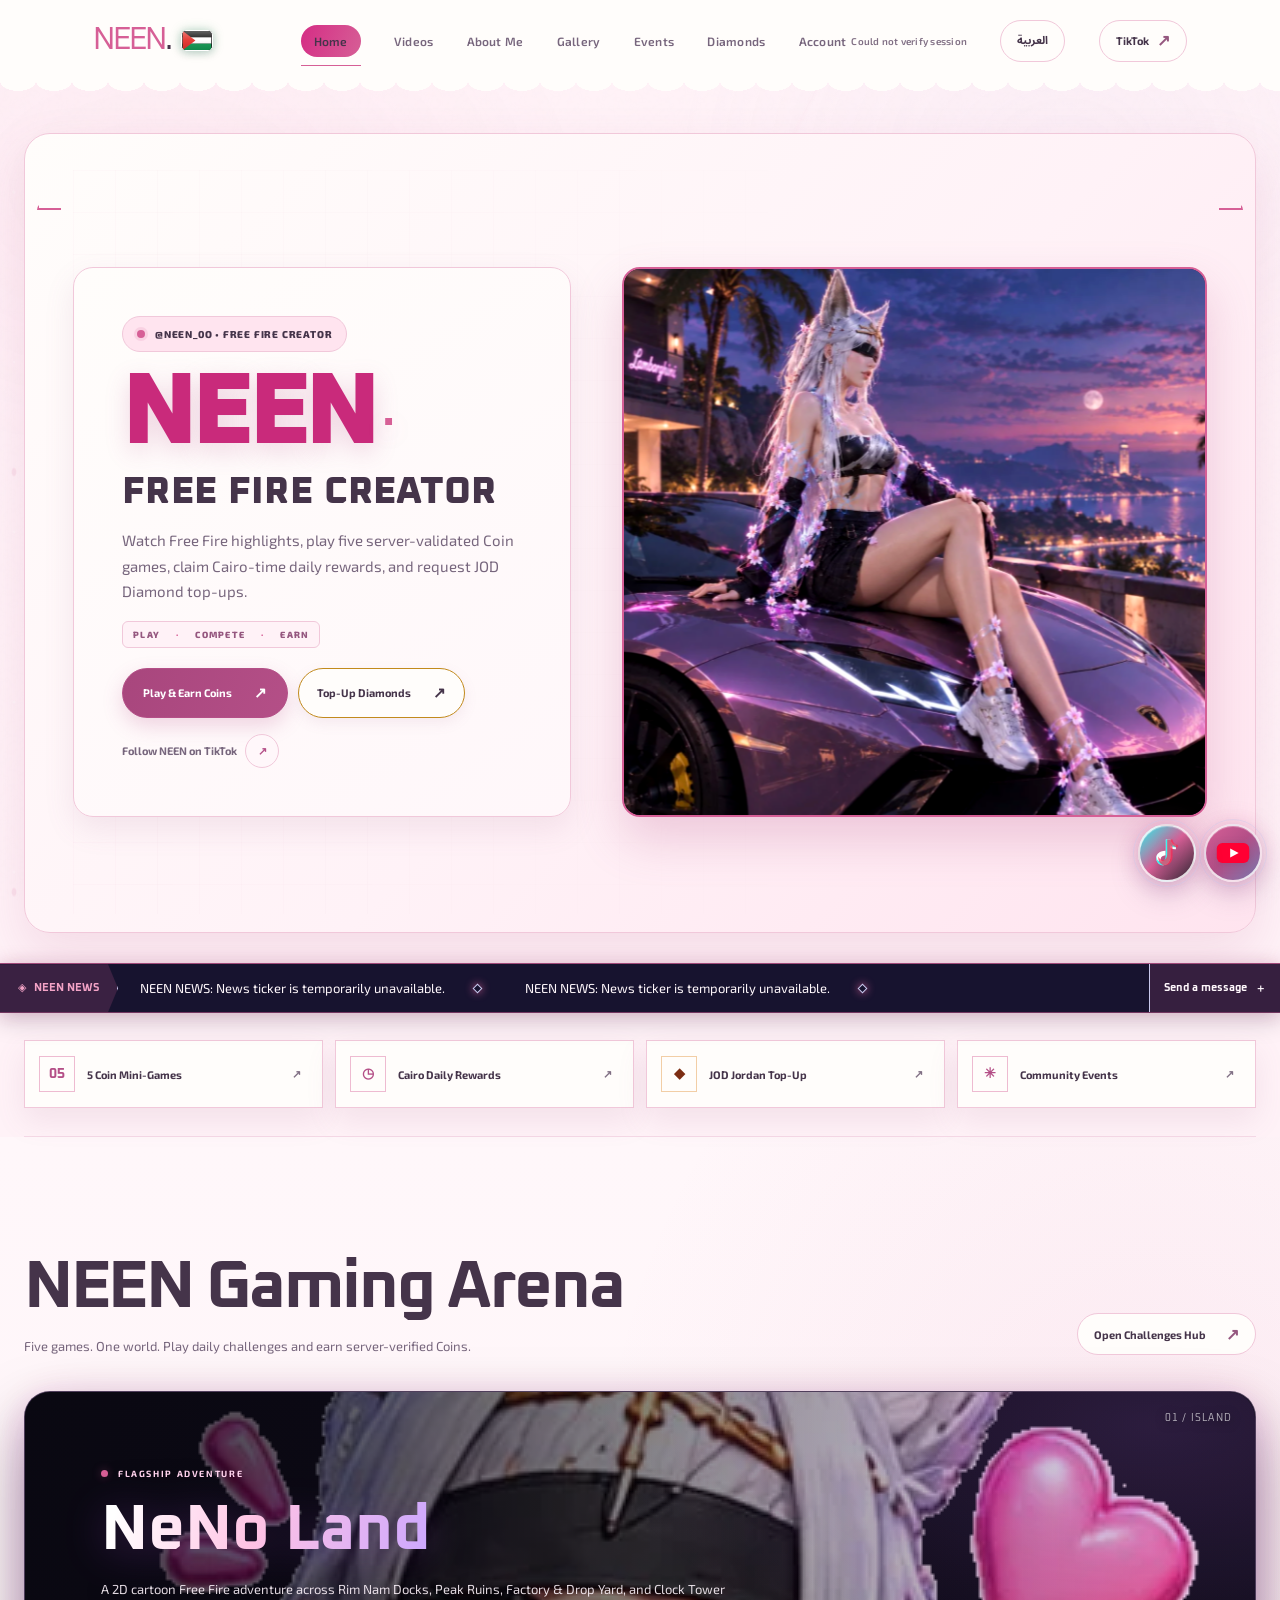
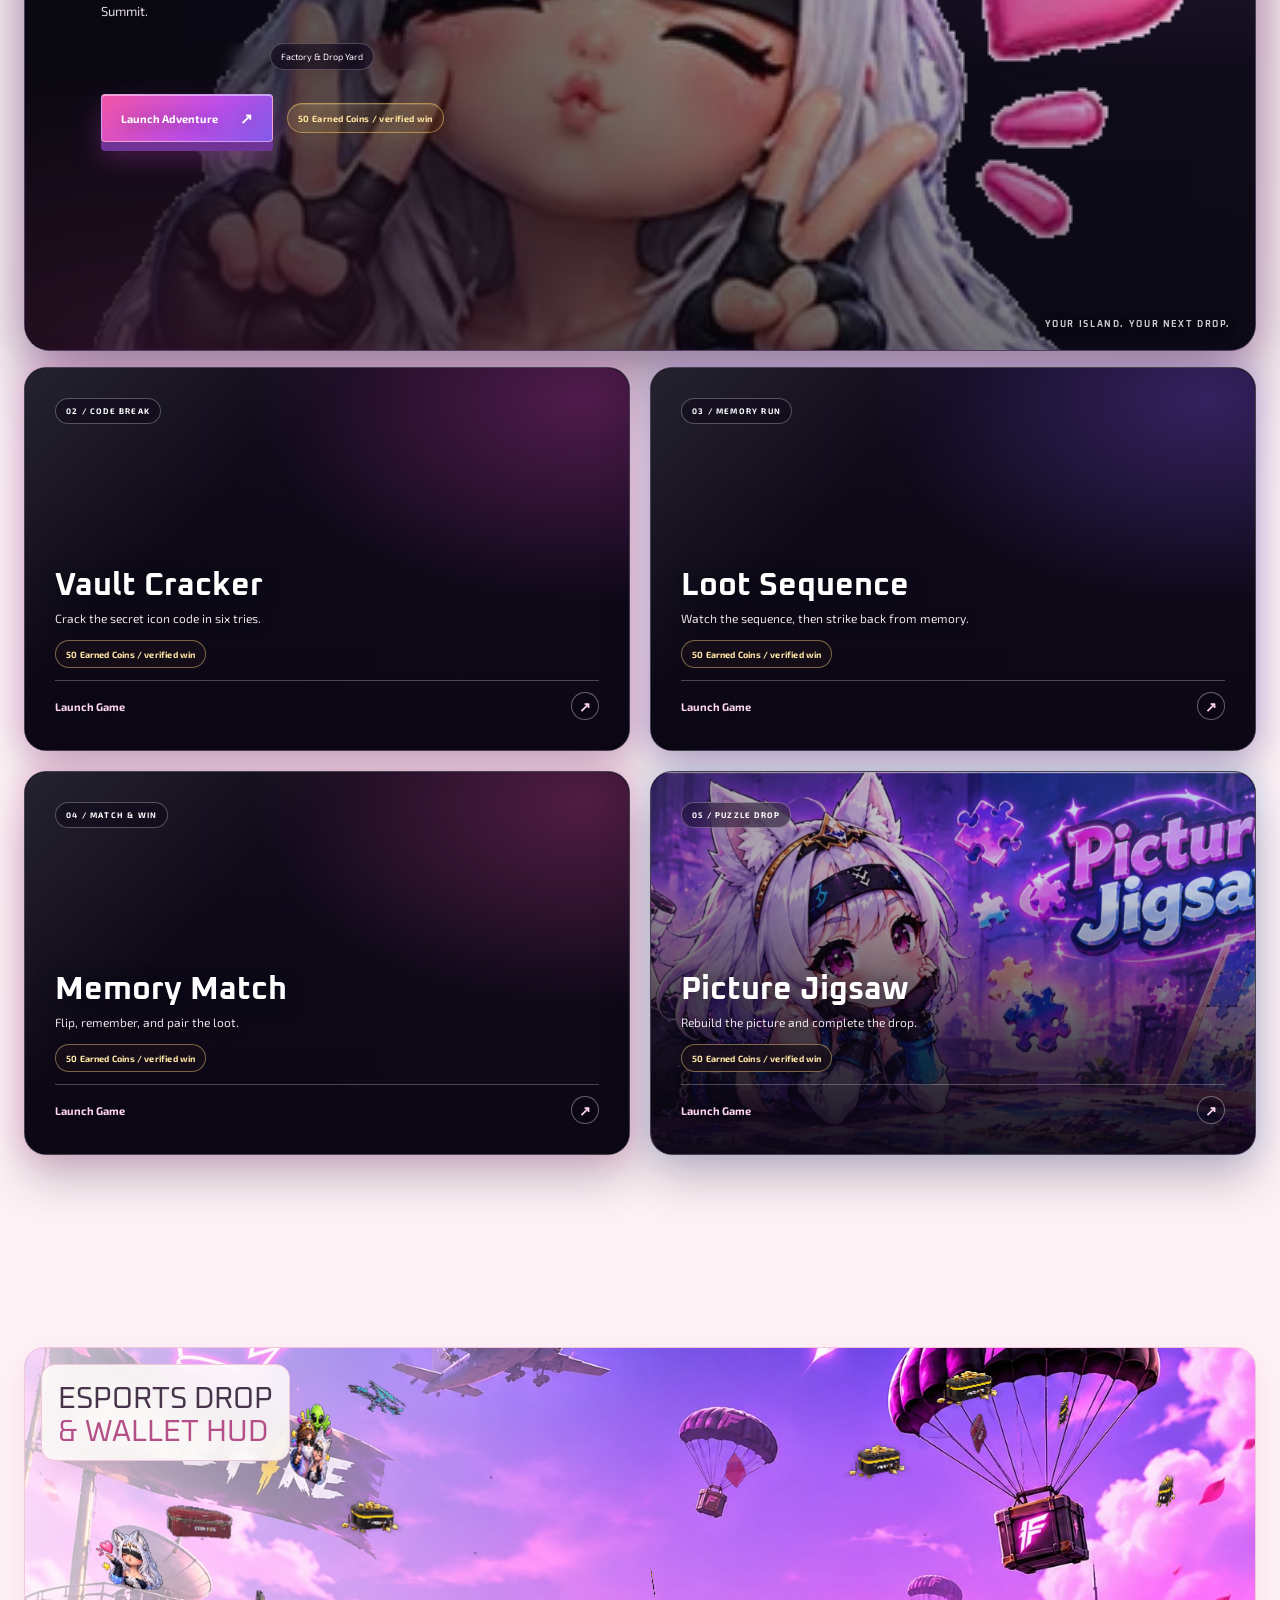
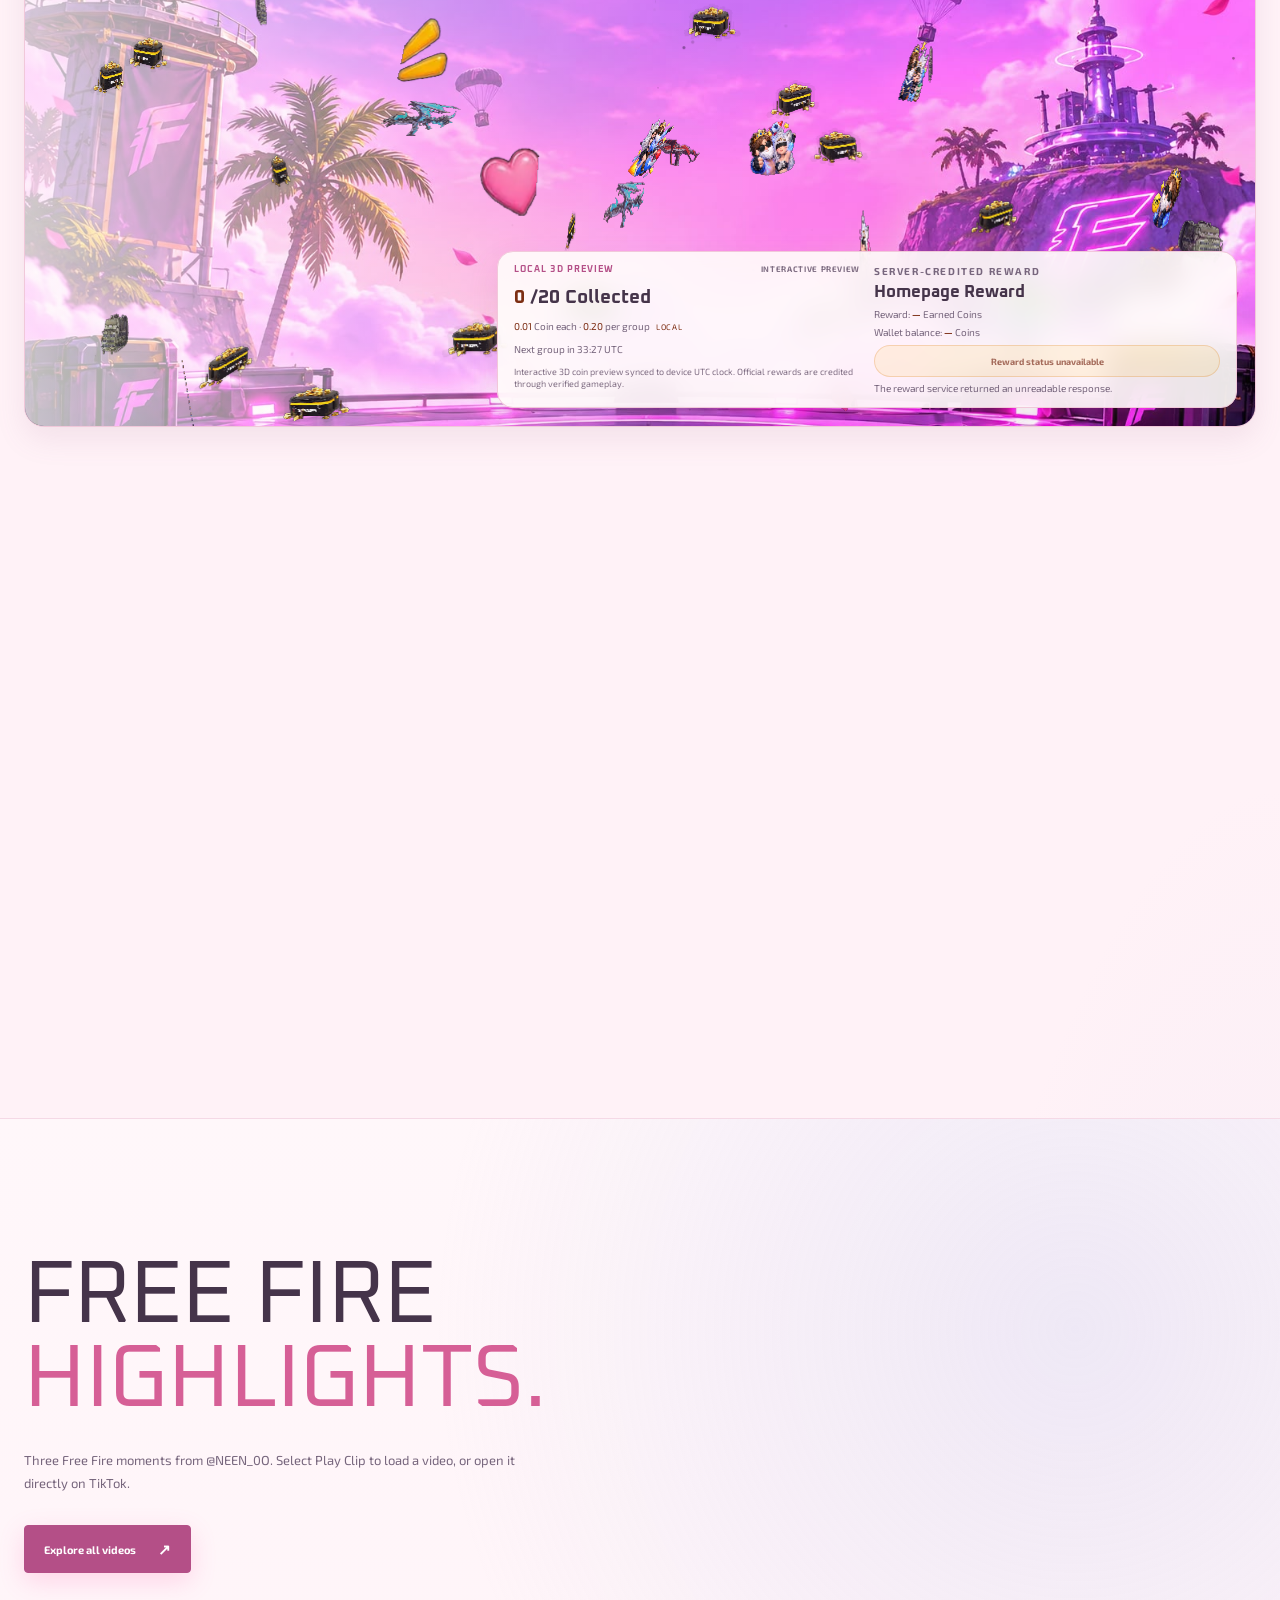
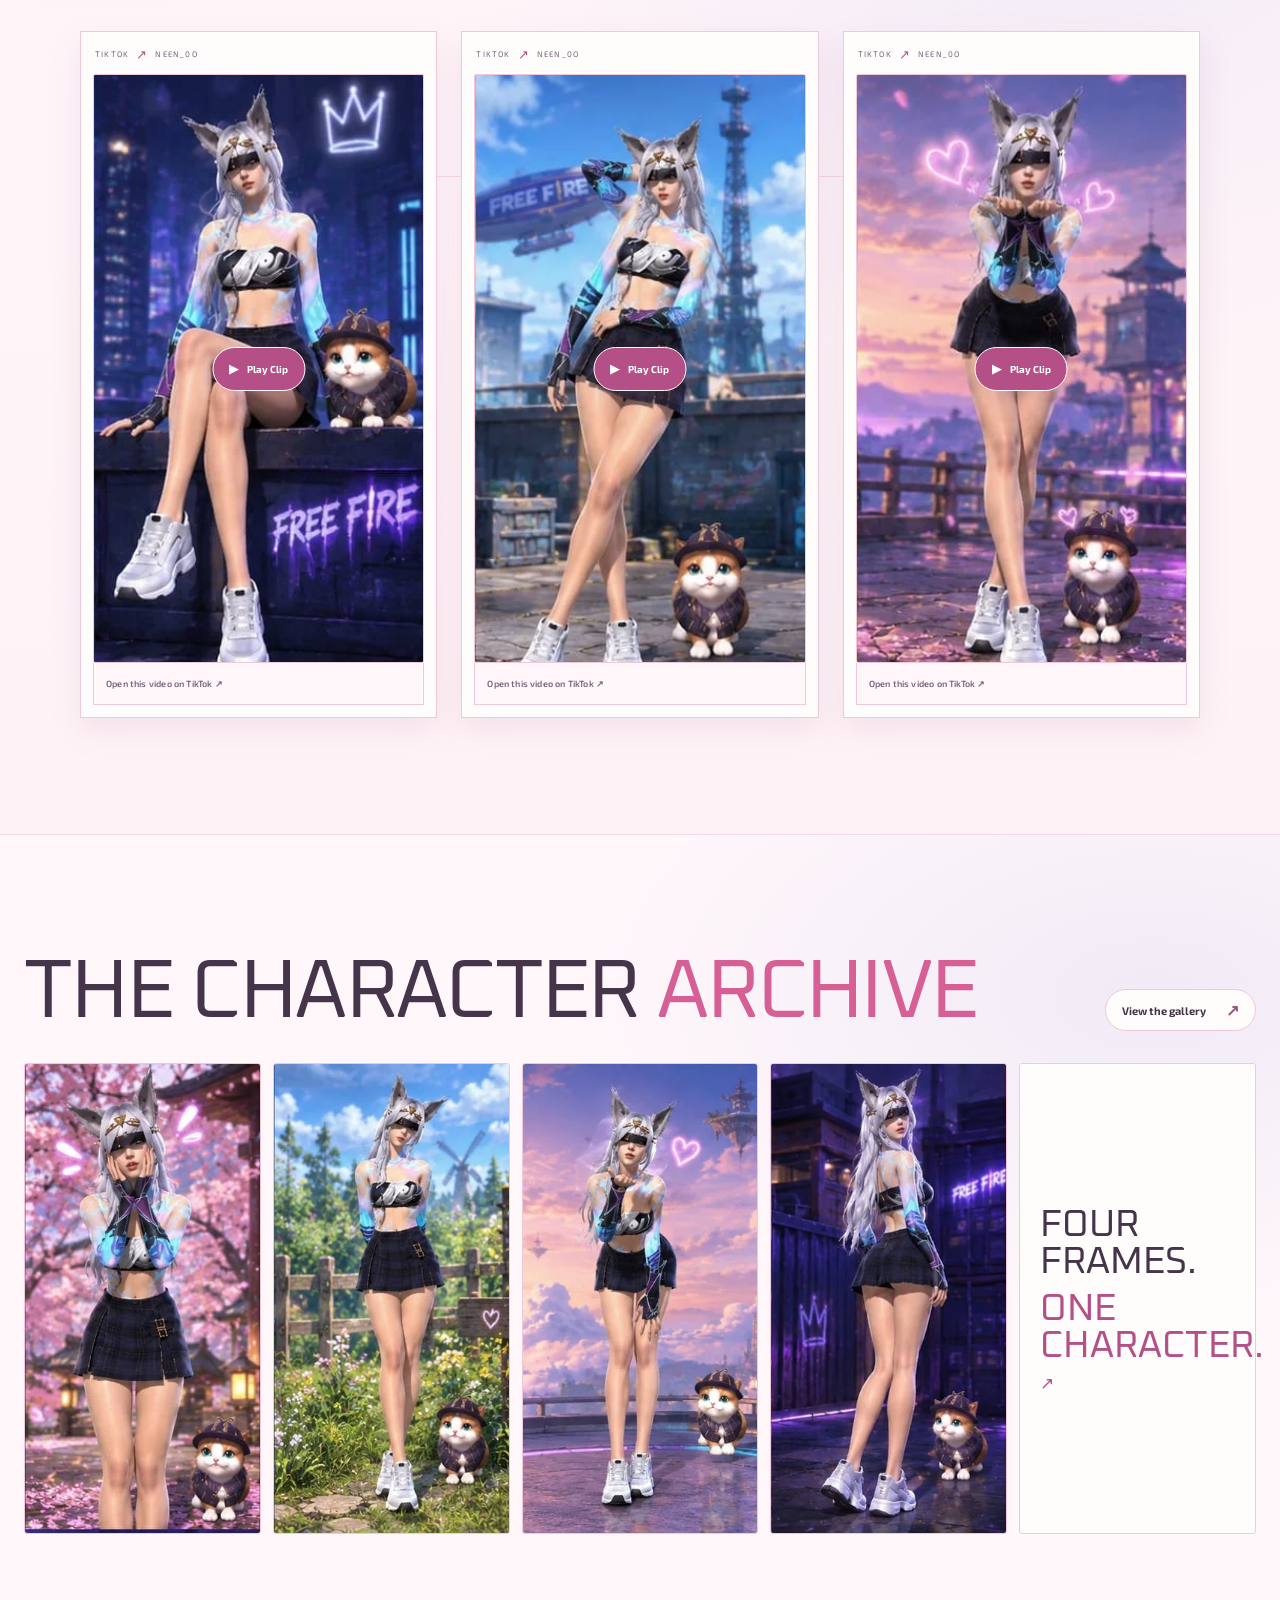
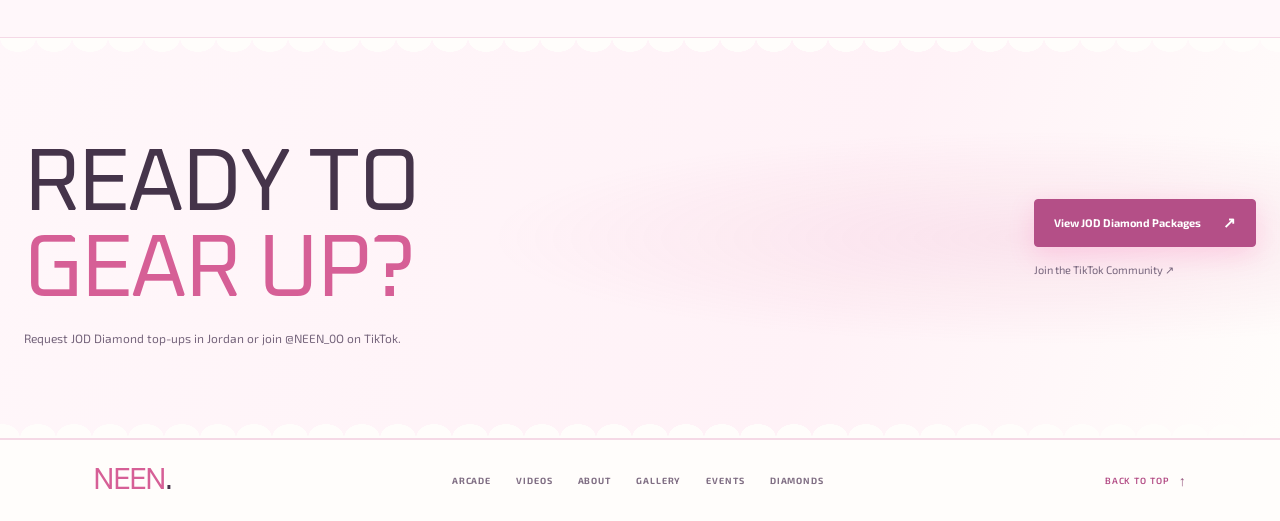
==== index.html @ fb62871a "Ensure News Ticker renders with cache bust and fallback" ====
<!doctype html>
<html lang="en">
  <head>
    <meta charset="utf-8" />
    <meta name="viewport" content="width=device-width, initial-scale=1" />
    <meta name="theme-color" content="#FFF2F7" />
    <link rel="icon" type="image/svg+xml" href="favicon.svg" />
    <meta name="description" content="NEEN (@NEEN_0O) — Free Fire creator hub. Watch highlights, play Coin games, claim daily rewards, and explore JOD diamond top-ups." />
    <title>NEEN — Free Fire Content Creator</title>
    <link rel="preconnect" href="https://fonts.googleapis.com" />
    <link rel="preconnect" href="https://fonts.gstatic.com" crossorigin />
    <link
      href="https://fonts.googleapis.com/css2?family=Caveat:wght@600;700&family=Exo+2:wght@400;500;600;700;800&family=Noto+Sans+Arabic:wght@400;500;600;700&family=Oxanium:wght@400;500;600;700;800&display=swap"
      rel="stylesheet"
    />
    <link rel="stylesheet" href="styles.css?v=20261122ticker2" />
    <script src="script.js?v=20261122ticker2" defer></script>
    <script src="homepage-rewards.js" defer></script>
    <script src="hero-loot.js" defer></script>
  </head>
  <body class="home-page">
    <div class="falling-flowers" data-falling-flowers aria-hidden="true"></div>
    <div class="site-shell home-site-shell" id="top">
      <header class="site-header">
        <span class="wordmark wordmark-lockup"><a href="index.html" aria-label="NEEN home">NEE</a><a class="wordmark-admin-entry" href="events-admin.php" aria-label="Events admin console">E</a><span aria-hidden="true">.</span><span class="palestine-flag-badge" title="فلسطين • Palestine" aria-label="علم فلسطين"><svg viewBox="0 0 36 24" width="32" height="21" aria-hidden="true"><rect width="36" height="8" y="0" fill="#111111"/><rect width="36" height="8" y="8" fill="#ffffff"/><rect width="36" height="8" y="16" fill="#149954"/><polygon points="0,0 16,12 0,24" fill="#e4312b"/></svg></span></span>
        <button class="menu-toggle" type="button" aria-label="Open navigation" aria-expanded="false" aria-controls="site-navigation">
          <span></span><span></span>
        </button>
        <nav class="site-navigation" id="site-navigation" aria-label="Main navigation">
          <a class="nav-link is-active" href="index.html" aria-current="page">Home</a>
          <a class="nav-link" href="videos.html">Videos</a>
          <a class="nav-link" href="about.html">About Me</a>
          <a class="nav-link" href="gallery.html">Gallery</a>
          <a class="nav-link" href="events.html">Events</a>
          <a class="nav-link" href="diamonds.html">Diamonds</a>
          <a class="nav-link" href="account.html">Account</a>
          <a class="nav-cta" href="https://www.tiktok.com/@neen_0o" target="_blank" rel="noreferrer">
            <span>TikTok</span><span class="arrow" aria-hidden="true">↗</span>
          </a>
        </nav>
      </header>

      <main>
        <section class="hero home-hero" aria-labelledby="hero-title">
          <div class="hero-stage section-wrap">
            <div class="hero-art" aria-hidden="true">
              <img
                src="neno/WhatsApp%20Image%202026-10-29%20at%203.08.15%20PM%20(1).webp"
                alt=""
                fetchpriority="high"
              />
            </div>
            <div class="hero-grid" aria-hidden="true"></div>
            <div class="hero-content">
              <p class="eyebrow creator-badge"><span class="status-dot"></span> @NEEN_0O • FREE FIRE CREATOR</p>
              <h1 id="hero-title"><span class="hero-word">NEEN</span><span class="hero-sparkle" aria-hidden="true">.</span></h1>
              <p class="hero-copy">FREE FIRE <span>CREATOR</span></p>
              <p class="hero-supporting-copy">Watch Free Fire highlights, play five server-validated Coin games, claim Cairo-time daily rewards, and request JOD Diamond top-ups.</p>
              <p class="hero-note">PLAY <span>·</span> COMPETE <span>·</span> EARN</p>
              <div class="hero-actions">
                <a class="button button-primary" href="events-challenges.html"><span>Play &amp; Earn Coins</span><span class="button-arrow" aria-hidden="true">↗</span></a>
                <a class="button home-hero-secondary" href="diamonds.html"><span>Top-Up Diamonds</span><span class="button-arrow" aria-hidden="true">↗</span></a>
              </div>
              <a class="home-social-link" href="https://www.tiktok.com/@neen_0o" target="_blank" rel="noreferrer">Follow NEEN on TikTok <span aria-hidden="true">↗</span></a>
            </div>
          </div>
        </section>

        <section class="neen-news-ticker-section" data-news-ticker-section hidden aria-label="NEEN news ticker">
          <div class="neen-news-ticker-shell">
            <div class="neen-news-ticker-label"><span aria-hidden="true">◈</span><strong>NEEN NEWS</strong></div>
            <div class="neen-news-ticker-viewport" data-news-ticker-viewport>
              <div class="neen-news-ticker-track" data-news-ticker-track></div>
            </div>
            <button class="neen-news-submit-toggle" type="button" data-news-submit-toggle aria-expanded="false" aria-controls="neen-news-submit-panel">
              <span>Send a message</span><span aria-hidden="true">＋</span>
            </button>
          </div>
          <div class="neen-news-submit-panel" id="neen-news-submit-panel" data-news-submit-panel hidden>
            <form class="neen-news-submit-form" data-news-submit-form novalidate>
              <label>
                <span>Sender name</span>
                <input name="sender_name" type="text" minlength="2" maxlength="40" autocomplete="name" required />
              </label>
              <label>
                <span>Message</span>
                <textarea name="message" minlength="3" maxlength="280" rows="2" required></textarea>
              </label>
              <button class="button button-primary" type="submit">Send for review</button>
            </form>
            <p class="neen-news-submit-status" data-news-submit-status role="status" aria-live="polite"></p>
          </div>
        </section>

        <section class="hub-highlights" id="discover" aria-label="NEEN hub highlights">
          <a class="hub-highlight-card" href="#arcade"><span class="hub-highlight-icon" aria-hidden="true">05</span><span>5 Coin Mini-Games</span><span class="hub-highlight-arrow" aria-hidden="true">↗</span></a>
          <a class="hub-highlight-card" href="account.html"><span class="hub-highlight-icon" aria-hidden="true">◷</span><span>Cairo Daily Rewards</span><span class="hub-highlight-arrow" aria-hidden="true">↗</span></a>
          <a class="hub-highlight-card" href="diamonds.html"><span class="hub-highlight-icon hub-highlight-gold" aria-hidden="true">◆</span><span>JOD Jordan Top-Up</span><span class="hub-highlight-arrow" aria-hidden="true">↗</span></a>
          <a class="hub-highlight-card" href="events.html"><span class="hub-highlight-icon" aria-hidden="true">✳</span><span>Community Events</span><span class="hub-highlight-arrow" aria-hidden="true">↗</span></a>
        </section>

        <section class="gaming-arena-section" id="arcade" aria-labelledby="arcade-title">
          <div class="section-wrap">
            <header class="arena-heading section-heading">
              <div>
                <p class="eyebrow section-eyebrow">THE NEEN GAMING ARENA <span> / 01</span></p>
                <h2 id="arcade-title">NEEN Gaming Arena</h2>
                <p class="arena-intro">Five games. One world. Play daily challenges and earn server-verified Coins.</p>
              </div>
              <a class="outline-link" href="events-challenges.html"><span>Open Challenges Hub</span><span class="arrow" aria-hidden="true">↗</span></a>
            </header>

            <article class="arcade-spotlight">
              <div class="arcade-spotlight-copy">
                <p class="arcade-kicker"><span class="status-dot"></span> FLAGSHIP ADVENTURE</p>
                <h3>NeNo Land</h3>
                <p>A 2D cartoon Free Fire adventure across Rim Nam Docks, Peak Ruins, Factory &amp; Drop Yard, and Clock Tower Summit.</p>
                <ul class="island-zone-list" aria-label="NeNo Land zones">
                  <li>Rim Nam Docks</li>
                  <li>Peak Ruins</li>
                  <li>Factory &amp; Drop Yard</li>
                  <li>Clock Tower Summit</li>
                </ul>
                <div class="arcade-spotlight-actions">
                  <a class="button button-primary" href="sunny-island.html"><span>Launch Adventure</span><span class="button-arrow" aria-hidden="true">↗</span></a>
                  <span class="arcade-reward-badge">50 Earned Coins / verified win</span>
                </div>
              </div>
              <figure class="arcade-spotlight-art">
                <img src="assets/hero-loot/snoop-sticker-01.webp" alt="NEEN's signature Free Fire character sticker" loading="lazy" decoding="async" />
                <figcaption>YOUR ISLAND. YOUR NEXT DROP.</figcaption>
              </figure>
              <span class="arcade-spotlight-index" aria-hidden="true">01 / ISLAND</span>
            </article>

            <div class="arcade-grid" aria-label="Coin mini-games">
              <a class="arcade-card arcade-card--vault" href="vault-cracker.html" aria-label="Open Vault Cracker">
                <span class="arcade-card-index">02 / CODE BREAK</span>
                <span class="arcade-card-art"><img src="ven/gamepic/Vault%20Cracker_%20Neon%20Treasure%20Heist.png" alt="" loading="lazy" decoding="async" /></span>
                <span class="arcade-card-copy"><strong>Vault Cracker</strong><span>Crack the secret icon code in six tries.</span></span>
                <span class="arcade-reward-badge">50 Earned Coins / verified win</span>
                <span class="arcade-card-launch">Launch Game <span aria-hidden="true">↗</span></span>
              </a>
              <a class="arcade-card arcade-card--sequence" href="loot-sequence.html" aria-label="Open Loot Sequence">
                <span class="arcade-card-index">03 / MEMORY RUN</span>
                <span class="arcade-card-art"><img src="ven/gamepic/Neon%20Loot%20Sequence%20Adventure.png" alt="" loading="lazy" decoding="async" /></span>
                <span class="arcade-card-copy"><strong>Loot Sequence</strong><span>Watch the sequence, then strike back from memory.</span></span>
                <span class="arcade-reward-badge">50 Earned Coins / verified win</span>
                <span class="arcade-card-launch">Launch Game <span aria-hidden="true">↗</span></span>
              </a>
              <a class="arcade-card arcade-card--memory" href="memory-match.html" aria-label="Open Memory Match">
                <span class="arcade-card-index">04 / MATCH &amp; WIN</span>
                <span class="arcade-card-art"><img src="ven/gamepic/WhatsApp%20Image%202026-11-22%20at%208.15.11%20PM.jpeg" alt="" loading="lazy" decoding="async" /></span>
                <span class="arcade-card-copy"><strong>Memory Match</strong><span>Flip, remember, and pair the loot.</span></span>
                <span class="arcade-reward-badge">50 Earned Coins / verified win</span>
                <span class="arcade-card-launch">Launch Game <span aria-hidden="true">↗</span></span>
              </a>
              <a class="arcade-card arcade-card--jigsaw" href="picture-jigsaw.html" aria-label="Open Picture Jigsaw">
                <span class="arcade-card-index">05 / PUZZLE DROP</span>
                <span class="arcade-card-art"><img src="ven/gamepic/WhatsApp%20Image%202026-11-22%20at%208.08.00%20PM.jpeg" alt="" loading="lazy" decoding="async" /></span>
                <span class="arcade-card-copy"><strong>Picture Jigsaw</strong><span>Rebuild the picture and complete the drop.</span></span>
                <span class="arcade-reward-badge">50 Earned Coins / verified win</span>
                <span class="arcade-card-launch">Launch Game <span aria-hidden="true">↗</span></span>
              </a>
            </div>
          </div>
        </section>

        <section class="loot-drop-section" data-loot-section aria-labelledby="loot-drop-title">
          <img
            class="loot-drop-background"
            src="ven/WhatsApp%20Image%202026-11-22%20at%207.17.37%20PM.jpeg"
            alt=""
            loading="lazy"
            decoding="async"
            aria-hidden="true"
          />
          <div class="loot-drop-heading">
            <p class="eyebrow section-eyebrow">NEEN HOURLY DROP <span> / WALLET HUD</span></p>
            <h2 id="loot-drop-title">ESPORTS DROP<br /><span>&amp; WALLET HUD</span></h2>
          </div>
          <canvas
            class="hero-loot-canvas"
            data-loot-scene
            tabindex="0"
            role="img"
            aria-label="Interactive 3D loot preview. Click or touch a gold coin, or press Enter or Space to collect the next coin locally. No reward is credited."
          ></canvas>
          <div class="loot-drop-hud">
            <aside class="hero-loot-status" aria-label="Hourly loot preview">
              <p class="hero-loot-kicker">LOCAL 3D PREVIEW <span>INTERACTIVE PREVIEW</span></p>
              <p class="hero-loot-count" aria-live="polite" aria-atomic="true"><span data-loot-count>0</span><span>/20 Collected</span></p>
              <p class="hero-loot-value">
                <span data-loot-coin-value>0.01</span> Coin each ·
                <span data-loot-group-value>0.20</span> per group <span>LOCAL</span>
              </p>
              <p class="hero-loot-next">Next group in <time data-loot-next>--:--</time> UTC</p>
              <p class="hero-loot-notice" data-loot-message role="status">Interactive 3D coin preview synced to device UTC clock. Official rewards are credited through verified gameplay.</p>
            </aside>
            <aside class="hero-home-reward" data-home-reward aria-label="Homepage wallet reward">
              <p class="hero-home-reward-kicker">SERVER-CREDITED REWARD</p>
              <h3>Homepage Reward</h3>
              <p>Reward: <strong data-home-reward-amount>—</strong> Earned Coins</p>
              <p>Wallet balance: <strong data-home-reward-balance>—</strong> Coins</p>
              <button type="button" class="hero-home-reward-button" data-home-reward-claim disabled>Loading reward status…</button>
              <p class="hero-home-reward-message" data-home-reward-message role="status">Sign in to sync your verified Coin balance and daily rewards.</p>
            </aside>
          </div>
        </section>

        <section class="home-about-preview creator-spotlight" id="home-about-preview" aria-labelledby="home-about-title">
          <div class="home-about-preview-inner section-wrap">
            <figure class="home-about-art">
              <img src="neno/WhatsApp%20Image%202026-10-29%20at%2011.23.14%20PM.webp" alt="NEEN's Free Fire character posing beneath a full moon on a rooftop" loading="lazy" decoding="async" />
              <figcaption>NEEN <span>·</span> FREE FIRE</figcaption>
            </figure>
            <div class="home-about-copy">
              <p class="eyebrow section-eyebrow">CREATOR SPOTLIGHT <span> / ABOUT NEEN</span></p>
              <h2 id="home-about-title">ABOUT <span>NEEN.</span></h2>
              <p class="home-about-lede">Welcome to my world of Free Fire!</p>
              <p class="home-about-description">Free Fire highlights, events, updates, skins, and community rewards — made with creativity, passion, and the NEEN style.</p>
              <ul class="home-about-topics" aria-label="NEEN content topics">
                <li>EVENTS</li>
                <li>UPDATES</li>
                <li>SKINS</li>
                <li>REWARDS</li>
              </ul>
              <div class="home-about-actions">
                <a class="button button-primary" href="about.html"><span>Meet NEEN</span><span class="button-arrow" aria-hidden="true">↗</span></a>
                <a class="text-link" href="gallery.html">Explore character gallery ↗</a>
              </div>
            </div>
            <blockquote class="home-about-quote">
              <span aria-hidden="true">“</span>
              <p>One game. Endless ideas. All NEEN.</p>
            </blockquote>
          </div>
        </section>

        <section class="home-video-preview" aria-labelledby="home-video-title">
          <div class="section-wrap home-video-inner">
            <div class="preview-copy">
              <p class="eyebrow section-eyebrow">TIKTOK HIGHLIGHTS <span> / 02</span></p>
              <h2 id="home-video-title">FREE FIRE<br /><span>HIGHLIGHTS.</span></h2>
              <p class="section-description">Three Free Fire moments from @NEEN_0O. Select Play Clip to load a video, or open it directly on TikTok.</p>
              <a class="button button-primary" href="videos.html"><span>Explore all videos</span><span class="button-arrow" aria-hidden="true">↗</span></a>
            </div>
            <div class="home-video-grid" aria-label="NEEN TikTok videos">
              <article class="home-video-card">
                <span class="home-video-stamp" aria-hidden="true">TIKTOK <span>↗</span> NEEN_0O</span>
                <div class="video-slot video-slot-embed home-video-slot" data-tiktok-slot>
                  <img class="home-video-poster" src="neno/WhatsApp%20Image%202026-10-29%20at%2011.23.15%20PM%20(1).webp" alt="" loading="lazy" decoding="async" />
                  <button class="video-play-button" type="button" data-tiktok-load data-video-id="7699119888232713492" data-video-title="NEEN TikTok video 1" aria-label="Play NEEN TikTok video 1"><span aria-hidden="true">▶</span><span>Play Clip</span></button>
                </div>
                <a class="video-fallback" href="https://vt.tiktok.com/ZSgbrYh8j/" target="_blank" rel="noreferrer">Open this video on TikTok ↗</a>
              </article>
              <article class="home-video-card">
                <span class="home-video-stamp" aria-hidden="true">TIKTOK <span>↗</span> NEEN_0O</span>
                <div class="video-slot video-slot-embed home-video-slot" data-tiktok-slot>
                  <img class="home-video-poster" src="neno/WhatsApp%20Image%202026-10-29%20at%2011.23.15%20PM%20(2).webp" alt="" loading="lazy" decoding="async" />
                  <button class="video-play-button" type="button" data-tiktok-load data-video-id="7700614337265683733" data-video-title="NEEN TikTok video 2" aria-label="Play NEEN TikTok video 2"><span aria-hidden="true">▶</span><span>Play Clip</span></button>
                </div>
                <a class="video-fallback" href="https://vt.tiktok.com/ZSgbrXu7m/" target="_blank" rel="noreferrer">Open this video on TikTok ↗</a>
              </article>
              <article class="home-video-card">
                <span class="home-video-stamp" aria-hidden="true">TIKTOK <span>↗</span> NEEN_0O</span>
                <div class="video-slot video-slot-embed home-video-slot" data-tiktok-slot>
                  <img class="home-video-poster" src="neno/WhatsApp%20Image%202026-10-29%20at%2011.23.16%20PM.webp" alt="" loading="lazy" decoding="async" />
                  <button class="video-play-button" type="button" data-tiktok-load data-video-id="7700918878892756230" data-video-title="NEEN TikTok video 3" aria-label="Play NEEN TikTok video 3"><span aria-hidden="true">▶</span><span>Play Clip</span></button>
                </div>
                <a class="video-fallback" href="https://vt.tiktok.com/ZSgbrGAFJ/" target="_blank" rel="noreferrer">Open this video on TikTok ↗</a>
              </article>
            </div>
          </div>
        </section>

        <section class="home-gallery-preview section-wrap" aria-labelledby="home-gallery-title">
          <div class="gallery-preview-heading">
            <div>
              <p class="eyebrow section-eyebrow">NEEN / IN FRAME <span> / 03</span></p>
              <h2 id="home-gallery-title">THE CHARACTER <span>ARCHIVE</span></h2>
            </div>
            <a class="outline-link" href="gallery.html"><span>View the gallery</span><span class="arrow" aria-hidden="true">↗</span></a>
          </div>
          <div class="home-art-strip">
            <a href="gallery.html"><img src="neno/WhatsApp%20Image%202026-10-29%20at%2011.23.15%20PM%20(3).webp" alt="NEEN's character beneath glowing pink cherry blossoms" loading="lazy" decoding="async" /></a>
            <a href="gallery.html"><img src="neno/WhatsApp%20Image%202026-10-29%20at%2011.23.15%20PM%20(4).webp" alt="NEEN's character making a heart gesture in a sunlit garden" loading="lazy" decoding="async" /></a>
            <a href="gallery.html"><img src="neno/WhatsApp%20Image%202026-10-29%20at%2011.23.15%20PM%20(5).webp" alt="NEEN's character framed by a warm pink and lavender sunset" loading="lazy" decoding="async" /></a>
            <a href="gallery.html"><img src="neno/WhatsApp%20Image%202026-10-29%20at%2011.23.15%20PM%20(6).webp" alt="NEEN's character looking back amid purple Free Fire neon" loading="lazy" decoding="async" /></a>
            <a class="art-strip-link" href="gallery.html">FOUR FRAMES.<br /><span>ONE CHARACTER.</span><i aria-hidden="true">↗</i></a>
          </div>
        </section>

        <section class="home-cta" aria-labelledby="home-cta-title">
          <div class="section-wrap home-cta-inner">
            <div>
              <p class="eyebrow section-eyebrow">JORDAN DIAMONDS &amp; COMMUNITY</p>
              <h2 id="home-cta-title">READY TO<br /><span>GEAR UP?</span></h2>
              <p class="home-cta-copy">Request JOD Diamond top-ups in Jordan or join @NEEN_0O on TikTok.</p>
            </div>
            <div class="home-cta-actions">
              <a class="button button-primary" href="diamonds.html"><span>View JOD Diamond Packages</span><span class="button-arrow" aria-hidden="true">↗</span></a>
              <a class="text-link" href="https://www.tiktok.com/@neen_0o" target="_blank" rel="noreferrer">Join the TikTok Community ↗</a>
            </div>
          </div>
        </section>
      </main>

      <footer class="site-footer">
        <a class="wordmark footer-wordmark" href="index.html">NEEN<span>.</span></a>
        <p>FREE FIRE CONTENT <span>·</span> @NEEN_0O</p>
        <div class="footer-links"><a href="events-challenges.html">ARCADE</a><a href="videos.html">VIDEOS</a><a href="about.html">ABOUT</a><a href="gallery.html">GALLERY</a><a href="events.html">EVENTS</a><a href="diamonds.html">DIAMONDS</a></div>
        <a class="back-to-top" href="#top">BACK TO TOP <span aria-hidden="true">↑</span></a>
      </footer>
    </div>
  </body>
</html>
---- styles.css ----
:root {
  color-scheme: light;
  --bg: #fff2f7;
  --bg-raised: #ffe4ef;
  --surface: #fffdfb;
  --surface-raised: #fff7fa;
  --pink: #d65f96;
  --pink-bright: #eb88b4;
  --magenta: #b44f87;
  --pink-soft: #95577f;
  --lavender: #c8c8ed;
  --text: #45344a;
  --text-secondary: #77667d;
  --text-muted: #806f84;
  --border: #f1c8da;
  --divider: #f5d9e6;
  --display: "Oxanium", "Noto Sans Arabic", "Segoe UI", sans-serif;
  --brush: "Caveat", cursive;
  --body: "Exo 2", "Noto Sans Arabic", "Segoe UI", sans-serif;
  --soft-shadow: 0 12px 30px rgb(157 100 139 / 12%);
  font-family: var(--body);
  background: var(--bg);
  color: var(--text);
  scroll-behavior: smooth;
  scroll-padding-top: 88px;
}

*,
*::before,
*::after {
  box-sizing: border-box;
}

body {
  min-width: 320px;
  margin: 0;
  isolation: isolate;
  background:
    radial-gradient(circle at 5% 10%, rgb(255 255 255 / 80%) 0 3px, transparent 4px),
    radial-gradient(circle at 96% 32%, rgb(255 255 255 / 70%) 0 3px, transparent 4px),
    radial-gradient(ellipse at 100% 100%, rgb(200 200 237 / 45%), transparent 34rem),
    var(--bg);
}

body::before {
  position: fixed;
  z-index: -2;
  pointer-events: none;
  inset: 0;
  content: "";
  opacity: 0.035;
  background-image: url("data:image/svg+xml,%3Csvg viewBox='0 0 180 180' xmlns='http://www.w3.org/2000/svg'%3E%3Cfilter id='n'%3E%3CfeTurbulence type='fractalNoise' baseFrequency='.85' numOctaves='3' stitchTiles='stitch'/%3E%3C/filter%3E%3Crect width='100%25' height='100%25' filter='url(%23n)' opacity='.16'/%3E%3C/svg%3E");
}

body::after {
  position: fixed;
  z-index: -1;
  inset: -2%;
  content: "";
  opacity: 0.38;
  pointer-events: none;
  background-image:
    radial-gradient(ellipse at 14% 22%, rgb(214 95 150 / 12%) 0, transparent 28rem),
    radial-gradient(ellipse at 82% 18%, rgb(200 200 237 / 20%) 0, transparent 25rem),
    radial-gradient(ellipse 4px 7px at 40px 70px, rgb(214 95 150 / 28%) 0 42%, transparent 72%),
    radial-gradient(ellipse 3px 6px at 190px 220px, rgb(235 136 180 / 24%) 0 42%, transparent 72%),
    radial-gradient(circle 1px at 40px 40px, rgb(255 255 255 / 78%) 0 1px, transparent 2px),
    linear-gradient(116deg, transparent 49.8%, rgb(214 95 150 / 5%) 50%, transparent 50.2%);
  background-size:
    100% 100%,
    100% 100%,
    360px 420px,
    460px 540px,
    150px 170px,
    100% 100%;
  background-repeat: no-repeat, no-repeat, repeat, repeat, repeat, no-repeat;
  translate: var(--ambient-pointer-x, 0px) var(--ambient-pointer-y, 0px);
  transition: translate 600ms ease-out;
  animation: neen-ambient-drift 54s ease-in-out infinite alternate;
}

@keyframes neen-ambient-drift {
  from {
    transform: translate3d(-1.2%, 0, 0) scale(1);
  }

  to {
    transform: translate3d(1.2%, -1.2%, 0) scale(1.035);
  }
}

a {
  color: inherit;
  text-decoration: none;
}

button,
a {
  -webkit-tap-highlight-color: transparent;
}

a:focus-visible,
button:focus-visible {
  outline: 2px solid var(--pink-soft);
  outline-offset: 5px;
}

.site-shell {
  width: min(100%, 1920px);
  margin-inline: auto;
  overflow: clip;
}

.site-header {
  position: absolute;
  z-index: 10;
  inset: 0 0 auto;
  display: flex;
  align-items: center;
  justify-content: space-between;
  height: 88px;
  padding-inline: clamp(24px, 7.3vw, 112px);
  border-bottom: 1px solid var(--divider);
  background: var(--surface);
}

.wordmark {
  color: var(--pink);
  font-family: var(--display);
  font-size: 25px;
  font-weight: 400;
  line-height: 1;
}

.wordmark span {
  color: var(--text);
}

.wordmark-lockup {
  white-space: nowrap;
}

.wordmark-lockup > a {
  display: inline-block;
  color: inherit;
  font: inherit;
  letter-spacing: inherit;
  line-height: inherit;
  text-decoration: none;
}

.wordmark-lockup > a:focus-visible {
  border-radius: 2px;
  outline: 2px solid var(--pink-soft);
  outline-offset: 2px;
}

.wordmark-lockup > .wordmark-admin-entry {
  position: relative;
}

.wordmark-admin-entry::before {
  position: absolute;
  inset: -0.35em 0;
  content: "";
}

.feed-mark span,
.about-mark span {
  color: var(--pink);
}

.site-navigation {
  display: flex;
  align-items: center;
  gap: clamp(16px, 2.1vw, 33px);
}

.game-label {
  color: var(--text);
  font-family: var(--display);
  font-size: 19px;
  font-style: italic;
  font-weight: 700;
  white-space: nowrap;
}

.nav-link {
  position: relative;
  color: var(--text-secondary);
  font-size: 12px;
  font-weight: 600;
  transition: color 180ms ease;
}

.nav-link::after {
  position: absolute;
  right: 0;
  bottom: -9px;
  left: 0;
  height: 1px;
  background: var(--pink);
  content: "";
  transform: scaleX(0);
  transform-origin: left;
  transition: transform 180ms ease;
}

.nav-link:hover,
.nav-link.is-active {
  color: var(--text);
}

.nav-link.is-active::after,
.nav-link:hover::after {
  transform: scaleX(1);
}

.nav-cta,
.outline-link,
.language-toggle {
  display: inline-flex;
  min-height: 42px;
  align-items: center;
  justify-content: center;
  gap: 20px;
  padding: 0 16px;
  border: 1px solid var(--border);
  border-radius: 999px;
  background: var(--surface);
  color: var(--text);
  font-size: 11px;
  font-weight: 700;
  transition:
    border-color 180ms ease,
    background 180ms ease,
    box-shadow 180ms ease;
}

.nav-cta:hover,
  .outline-link:hover,
  .language-toggle:hover {
  border-color: var(--pink);
  background: var(--bg-raised);
  box-shadow: var(--soft-shadow);
}

.arrow {
  color: var(--pink-soft);
  font-size: 16px;
  line-height: 0.8;
}

.menu-toggle {
  display: none;
}

.hero {
  position: relative;
  display: flex;
  min-height: min(850px, 100svh);
  min-height: max(720px, min(850px, 100svh));
  align-items: center;
  padding: 110px clamp(24px, 12.4vw, 190px) 118px;
  isolation: isolate;
  background:
    radial-gradient(ellipse at 8% 15%, rgb(255 255 255 / 78%), transparent 28rem),
    radial-gradient(ellipse at 90% 85%, rgb(200 200 237 / 38%), transparent 36rem),
    var(--bg);
}

.hero-art {
  position: absolute;
  z-index: -2;
  top: 0;
  right: 0;
  bottom: 0;
  width: min(83%, 1420px);
  overflow: hidden;
  opacity: 1;
}

.hero-art img {
  width: 100%;
  height: 100%;
  object-fit: cover;
  object-position: 30% 38%;
  filter: saturate(1.06) contrast(1.08);
}

.hero-grid {
  position: absolute;
  z-index: -1;
  inset: 88px 0 0;
  pointer-events: none;
  background-image: linear-gradient(rgb(255 255 255 / 2%) 1px, transparent 1px);
  background-size: 100% 120px;
  mask-image: linear-gradient(90deg, #000, transparent 78%);
}

.hero-loot-canvas {
  position: absolute;
  z-index: 1;
  inset: 0;
  display: block;
  width: 100%;
  height: 100%;
  pointer-events: auto;
  touch-action: pan-y;
  cursor: pointer;
  opacity: 1;
}

.hero-loot-canvas:focus-visible {
  outline: 2px solid var(--pink-soft);
  outline-offset: -6px;
}

.hero-loot-status {
  position: absolute;
  z-index: 3;
  top: 104px;
  right: clamp(24px, 7.3vw, 112px);
  width: min(230px, calc(100% - 48px));
  padding: 14px 16px;
  border: 1px solid rgb(255 255 255 / 84%);
  border-radius: 18px;
  background: rgb(255 253 251 / 92%);
  box-shadow: var(--soft-shadow);
  backdrop-filter: blur(12px);
  pointer-events: none;
}

.hero-loot-status p {
  margin: 0;
}

.hero-loot-kicker {
  display: flex;
  justify-content: space-between;
  gap: 8px;
  color: var(--pink-soft);
  font-family: var(--display);
  font-size: 13px;
  font-weight: 800;
  letter-spacing: 0.1em;
}

.hero-loot-kicker span {
  color: var(--text-muted);
  font-family: var(--body);
  font-size: 9px;
  letter-spacing: 0.08em;
}

.hero-loot-count {
  display: flex;
  align-items: baseline;
  gap: 7px;
  margin-top: 5px !important;
  color: var(--text);
  font-family: var(--display);
  font-size: 21px;
  font-weight: 800;
}

.hero-loot-count [data-loot-count] {
  color: #ffd76a;
}

.hero-loot-value {
  margin-top: 2px !important;
  color: #e8c879;
  font-size: 9px;
}

.hero-loot-value > span:last-child {
  margin-left: 4px;
  color: var(--text-muted);
  font-size: 8px;
  letter-spacing: 0.08em;
}

.hero-loot-value [data-loot-coin-value],
.hero-loot-value [data-loot-group-value] {
  color: #e8c879;
  font-size: inherit;
}

.hero-loot-next {
  margin-top: 2px !important;
  color: var(--text-secondary);
  font-size: 10px;
}

.hero-loot-notice {
  margin-top: 8px !important;
  color: var(--text-muted);
  font-size: 9px;
  line-height: 1.4;
}

.hero-home-reward {
  display: grid;
  gap: 6px;
  margin-top: 10px;
  padding-top: 9px;
  border-top: 1px solid var(--divider);
  color: var(--text-secondary);
  font-size: 9px;
  pointer-events: auto;
}

.hero-home-reward strong {
  color: var(--text);
}

.hero-home-reward-button {
  min-height: 30px;
  padding: 5px 9px;
  border: 1px solid rgb(214 95 150 / 32%);
  border-radius: 999px;
  background: linear-gradient(110deg, #ffe4ef, #eee8fb);
  color: var(--text);
  cursor: pointer;
  font: inherit;
  font-weight: 700;
}

.hero-home-reward-button:disabled {
  cursor: not-allowed;
  opacity: 0.6;
}

.hero-home-reward-button:focus-visible {
  outline: 2px solid var(--pink-soft);
  outline-offset: 2px;
}

.hero-home-reward-message {
  color: var(--text-muted);
  font-size: 8px;
  line-height: 1.4;
}

@media (max-width: 760px) {
  .hero-loot-status {
    top: 98px;
    right: 18px;
    width: min(196px, calc(100% - 36px));
    padding: 10px 12px;
  }
}

.hero-loot-canvas[data-webgl="unavailable"],
.hero-loot-canvas[data-webgl="error"] {
  display: none;
}

.loot-drop-section {
  position: relative;
  isolation: isolate;
  width: min(calc(100% - 60px), 1440px);
  min-height: 640px;
  margin: 30px auto;
  overflow: hidden;
  border: 10px solid var(--surface);
  border-radius: 26px;
  box-shadow:
    0 18px 0 -8px var(--lavender),
    0 26px 42px rgb(157 100 139 / 18%),
    inset 0 0 0 1px var(--border);
  background:
    radial-gradient(ellipse at 18% 82%, rgb(214 95 150 / 24%), transparent 42%),
    radial-gradient(ellipse at 82% 18%, rgb(200 200 237 / 30%), transparent 38%),
    var(--bg);
}

.loot-drop-background {
  position: absolute;
  z-index: 0;
  inset: 0;
  width: 100%;
  height: 100%;
  object-fit: cover;
  opacity: 0.7;
  pointer-events: none;
}

.loot-drop-section .hero-loot-canvas {
  z-index: 3;
  opacity: 1;
}

.loot-drop-heading {
  position: absolute;
  z-index: 4;
  top: 48px;
  left: clamp(24px, 7.3vw, 112px);
  pointer-events: none;
}

.loot-drop-heading .eyebrow {
  margin: 0;
}

.loot-drop-heading h2 {
  margin: 14px 0 0;
  color: var(--text);
  font-family: var(--display);
  font-size: 64px;
  font-weight: 400;
  line-height: 0.98;
}

.loot-drop-heading h2 span {
  color: var(--pink-soft);
}

.loot-drop-section .hero-loot-status {
  z-index: 4;
  top: 48px;
  right: clamp(24px, 7.3vw, 112px);
}

@media (max-width: 760px) {
  .loot-drop-section {
    width: calc(100% - 30px);
    min-height: 680px;
    margin-block: 20px;
    border-width: 6px;
    border-radius: 20px;
    box-shadow:
      0 12px 0 -6px var(--lavender),
      0 18px 30px rgb(157 100 139 / 16%),
      inset 0 0 0 1px var(--border);
  }

  .loot-drop-background {
    opacity: 0.58;
  }

  .loot-drop-heading {
    top: 32px;
    left: 24px;
  }

  .loot-drop-heading h2 {
    margin-top: 10px;
    font-size: 46px;
  }

  .loot-drop-section .hero-loot-status {
    top: auto;
    right: 18px;
    bottom: 24px;
  }
}

.hero-content {
  position: relative;
  z-index: 1;
  width: min(560px, 52%);
  animation: rise-in 760ms cubic-bezier(0.2, 0.7, 0.2, 1) both;
}

.eyebrow {
  display: flex;
  align-items: center;
  gap: 10px;
  margin: 0;
  color: var(--text-secondary);
  font-size: 10px;
  font-weight: 700;
  letter-spacing: 0.16em;
}

.status-dot {
  width: 7px;
  aspect-ratio: 1;
  border-radius: 50%;
  background: var(--pink);
  box-shadow: 0 0 14px var(--pink);
}

.hero h1,
.section-heading h2,
.about-copy h2 {
  margin: 22px 0 0;
  font-family: var(--display);
  font-size: clamp(112px, 16vw, 220px);
  font-weight: 400;
  letter-spacing: 0;
  line-height: 0.95;
}

.hero h1 span,
.section-heading h2 span,
.about-copy h2 span {
  color: var(--pink);
}

.hero h1 {
  position: relative;
  width: fit-content;
  margin-top: 30px;
  color: var(--text);
  font-family: var(--display);
  font-size: clamp(100px, 12vw, 166px);
  font-style: normal;
  font-weight: 400;
  line-height: 0.94;
  text-shadow: 0 0 30px rgb(214 95 150 / 28%);
}

.hero h1::after {
  position: absolute;
  right: -5%;
  bottom: -7px;
  left: 3%;
  height: 5px;
  border-radius: 50%;
  background: var(--pink);
  box-shadow: 0 0 18px rgb(214 95 150 / 65%);
  content: "";
  transform: rotate(-3deg);
}

.hero h1 .hero-word {
  color: var(--text);
}

.hero-copy {
  margin: 30px 0 0;
  color: var(--text);
  font-size: 13px;
  font-weight: 700;
  letter-spacing: 0.18em;
  line-height: 1.8;
}

.hero-copy span {
  padding-inline: 8px;
  color: var(--pink);
}

.hero-actions {
  display: flex;
  align-items: center;
  gap: 28px;
  margin-top: 34px;
}

.button {
  display: inline-flex;
  min-height: 50px;
  align-items: center;
  justify-content: center;
  gap: 22px;
  padding: 0 17px;
  font-size: 11px;
  font-weight: 700;
}

.button-primary {
  border-radius: 999px;
  background: var(--magenta);
  box-shadow: 0 8px 22px rgb(180 79 135 / 18%);
  color: #fff;
  transition:
    box-shadow 180ms ease,
    transform 180ms ease;
}

.button-primary:hover {
  box-shadow: 0 10px 24px rgb(180 79 135 / 24%);
  transform: translateY(-2px);
}

.button-arrow {
  font-size: 15px;
}

.text-link {
  display: inline-flex;
  align-items: center;
  gap: 10px;
  color: var(--text-secondary);
  font-size: 11px;
  transition: color 180ms ease;
}

.text-link:hover {
  color: var(--text);
}

.play-mark {
  display: grid;
  width: 27px;
  aspect-ratio: 1;
  place-items: center;
  border: 1px solid var(--border);
  border-radius: 50%;
  color: var(--pink-soft);
  font-size: 8px;
  padding-left: 2px;
}

.hero-index,
.scroll-cue,
.hero-handle {
  position: absolute;
  bottom: 33px;
  color: var(--text-muted);
  font-size: 9px;
  font-weight: 600;
  letter-spacing: 0.13em;
}

.hero-index {
  right: clamp(24px, 7.3vw, 112px);
}

.hero-index span {
  color: var(--pink-soft);
}

.scroll-cue {
  left: clamp(24px, 7.3vw, 112px);
  display: flex;
  align-items: center;
  gap: 12px;
}

.scroll-cue span {
  width: 28px;
  height: 1px;
  background: var(--pink);
}

.hero-handle {
  right: clamp(24px, 12.4vw, 190px);
}

.hero-handle span {
  padding-inline: 5px;
  color: var(--pink);
}

.section-wrap {
  width: min(100% - 48px, 1120px);
  margin-inline: auto;
}

.clips-section {
  padding-block: 116px 126px;
}

.section-heading {
  display: flex;
  align-items: end;
  justify-content: space-between;
  gap: 28px;
  margin-bottom: 42px;
}

.section-eyebrow {
  color: var(--pink-soft);
  font-size: 9px;
}

.section-eyebrow span {
  color: var(--text-muted);
}

.eyebrow,
.hero-index,
.hero-handle,
.home-feature-index,
.home-feature-events-index,
.events-card-index,
.about-page-handle,
.site-footer > p {
  display: none;
}

.setup-notice .eyebrow,
.payment-instructions > .eyebrow,
.review-payment-instructions > .eyebrow {
  display: flex;
}

.section-heading h2 {
  margin-top: 15px;
  font-size: clamp(55px, 6.5vw, 86px);
  line-height: 0.98;
}

.section-description {
  margin: 13px 0 0;
  color: var(--text-secondary);
  font-size: 13px;
}

.outline-link {
  min-height: 42px;
  margin-bottom: 2px;
  white-space: nowrap;
}

.video-grid {
  display: grid;
  grid-template-columns: repeat(4, minmax(0, 1fr));
  gap: 16px;
}

.video-slot:nth-child(5):last-child {
  grid-column: 2 / span 2;
  width: 50%;
  justify-self: center;
}

.video-slot {
  position: relative;
  display: grid;
  min-width: 0;
  aspect-ratio: 9 / 16;
  place-items: center;
  overflow: hidden;
  border: 1px solid rgb(214 95 150 / 56%);
  border-radius: 6px;
  background: var(--surface-raised);
  box-shadow: inset 0 0 34px rgb(214 95 150 / 8%);
}

.video-slot-embed {
  overflow: hidden;
  padding: 0;
  background: var(--bg);
}

.video-slot-embed iframe {
  position: absolute;
  inset: 0;
  width: 100%;
  height: 100%;
  border: 0;
  background: var(--bg);
}

.slot-index,
.slot-label {
  position: absolute;
  z-index: 1;
  color: var(--text-muted);
  font-size: 9px;
  font-weight: 700;
  letter-spacing: 0.14em;
}

.slot-index {
  top: 13px;
  left: 13px;
  color: var(--pink-soft);
}

.slot-label {
  bottom: 14px;
  left: 14px;
}

.slot-empty {
  position: relative;
  z-index: 1;
  display: grid;
  width: 42px;
  aspect-ratio: 1;
  place-items: center;
  border: 1px solid rgb(235 136 180 / 58%);
  border-radius: 50%;
  color: var(--pink-soft);
  font-size: 22px;
  font-weight: 400;
  box-shadow: 0 0 22px rgb(214 95 150 / 15%);
}

.feed-note {
  margin: 17px 0 0;
  color: var(--text-muted);
  font-size: 12px;
  line-height: 1.7;
}

.feed-note a {
  color: var(--pink-soft);
  text-decoration: underline;
  text-decoration-color: rgb(235 136 180 / 50%);
  text-underline-offset: 3px;
}

.feed-action {
  display: inline-flex;
  min-height: 42px;
  place-items: center;
  align-items: center;
  gap: 14px;
  margin-top: 8px;
  padding-inline: 15px;
  border: 1px solid rgb(214 95 150 / 55%);
  color: var(--text);
  font-size: 10px;
  font-weight: 700;
  transition:
    color 180ms ease,
    background 180ms ease,
    transform 180ms ease;
}

.feed-action:hover {
  background: rgb(214 95 150 / 12%);
  transform: translate(2px, -2px);
}

.gallery-section {
  border-block: 1px solid var(--divider);
  background:
    radial-gradient(ellipse at 50% 45%, rgb(255 255 255 / 75%), transparent 48%),
    var(--lavender);
}

.gallery-inner {
  padding-block: 94px 100px;
}

.gallery-heading {
  text-align: center;
}

.gallery-heading .eyebrow {
  justify-content: center;
}

.gallery-heading h2 {
  margin: 15px 0 0;
  font-family: var(--display);
  font-size: clamp(48px, 7vw, 76px);
  font-weight: 400;
  line-height: 0.98;
}

.gallery-heading h2 span {
  color: var(--pink);
}

.gallery-heading .section-description {
  margin-top: 12px;
}

.gallery-frame {
  position: relative;
  width: min(100%, 900px);
  aspect-ratio: 2 / 1;
  margin: 34px auto 0;
  overflow: hidden;
  border: 5px solid var(--surface);
  border-radius: 20px;
  background: var(--surface);
}

.gallery-frame img {
  width: 100%;
  height: 100%;
  object-fit: cover;
  object-position: center 42%;
}

.gallery-frame figcaption {
  position: absolute;
  z-index: 1;
  bottom: 18px;
  left: 20px;
  color: var(--text);
  font-size: 10px;
  font-weight: 700;
  letter-spacing: 0.15em;
}

.gallery-frame figcaption span {
  padding-inline: 5px;
  color: var(--pink);
}

.about-section {
  border-block: 1px solid var(--divider);
  background: var(--surface);
}

.about-inner {
  display: grid;
  grid-template-columns: 0.8fr 1.6fr;
  gap: clamp(40px, 9vw, 130px);
  padding-block: 105px 112px;
}

.about-label {
  display: flex;
  flex-direction: column;
  align-items: flex-start;
  justify-content: space-between;
}

.about-mark {
  color: var(--bg-raised);
  font-family: var(--display);
  font-size: 112px;
  font-weight: 800;
  line-height: 0.8;
}

.about-copy h2 {
  margin: -8px 0 0;
  font-size: clamp(80px, 10vw, 128px);
}

.about-description {
  display: grid;
  grid-template-columns: 0.6fr 1fr;
  gap: 10px 32px;
  margin-top: 32px;
  padding-top: 24px;
  border-top: 1px solid var(--border);
}

.about-handle {
  margin: 2px 0 0;
  color: var(--pink-soft);
  font-size: 11px;
  font-weight: 700;
}

.about-description > p:not(.about-handle) {
  max-width: 430px;
  margin: 0;
  color: var(--text-secondary);
  font-size: 13px;
  line-height: 1.9;
}

.about-link {
  display: inline-flex;
  width: fit-content;
  align-items: center;
  gap: 13px;
  grid-column: 2;
  margin-top: 12px;
  color: var(--text);
  font-size: 9px;
  font-weight: 700;
  letter-spacing: 0.12em;
}

.about-link .arrow {
  transition: transform 180ms ease;
}

.about-link:hover .arrow {
  transform: translate(3px, -3px);
}

.closing-cta {
  padding-block: 82px 88px;
  background:
    radial-gradient(circle at 90% 50%, rgb(255 255 255 / 65%) 0 4px, transparent 5px),
    var(--bg-raised);
  text-align: center;
}

.closing-inner {
  display: flex;
  flex-direction: column;
  align-items: center;
}

.closing-inner > .eyebrow {
  color: var(--text-muted);
  font-size: 9px;
}

.closing-link {
  display: inline-flex;
  align-items: center;
  gap: 10px;
  margin-top: 15px;
  font-family: var(--display);
  font-size: clamp(52px, 8vw, 86px);
  font-weight: 700;
  line-height: 1;
}

.closing-link span {
  color: var(--pink);
}

.closing-link i {
  align-self: flex-start;
  margin-top: 3px;
  color: var(--pink-soft);
  font-family: var(--body);
  font-size: 22px;
  font-style: normal;
  transition: transform 180ms ease;
}

.closing-link:hover i {
  transform: translate(3px, -3px);
}

.site-footer {
  display: flex;
  min-height: 88px;
  align-items: center;
  justify-content: space-between;
  gap: 20px;
  padding: 18px clamp(24px, 7.3vw, 112px);
  border-top: 1px solid var(--divider);
  background: var(--surface);
  background: var(--surface);
}

.footer-wordmark {
  font-size: 27px;
}

.site-footer p,
.back-to-top {
  margin: 0;
  color: var(--text-muted);
  font-size: 9px;
  font-weight: 600;
  letter-spacing: 0.1em;
}

.site-footer p span {
  padding-inline: 5px;
  color: var(--pink);
}

.back-to-top {
  display: inline-flex;
  align-items: center;
  gap: 10px;
  transition: color 180ms ease;
}

.back-to-top:hover {
  color: var(--text);
}

.back-to-top span {
  color: var(--pink-soft);
  font-size: 14px;
}

.reveal-ready .reveal {
  opacity: 0;
  transform: translateY(18px);
  transition:
    opacity 650ms ease,
    transform 650ms cubic-bezier(0.2, 0.7, 0.2, 1);
}

.reveal-ready .reveal.is-visible {
  opacity: 1;
  transform: translateY(0);
}

@keyframes rise-in {
  from {
    opacity: 0;
    transform: translateY(20px);
  }

  to {
    opacity: 1;
    transform: translateY(0);
  }
}

@media (min-width: 1600px) {
  .hero {
    min-height: 860px;
  }
}

@media (max-width: 760px) {
  :root {
    scroll-padding-top: 70px;
  }

  .site-header {
    height: 70px;
    padding-inline: 24px;
    background: rgb(255 253 251 / 96%);
    backdrop-filter: blur(14px);
  }

  .wordmark {
    font-size: 23px;
  }

  .game-label {
    display: none;
  }

  .menu-toggle {
    position: relative;
    z-index: 2;
    display: flex;
    width: 42px;
    height: 42px;
    flex-direction: column;
    align-items: center;
    justify-content: center;
    gap: 6px;
    border: 1px solid var(--border);
    border-radius: 50%;
    background: var(--bg-raised);
    cursor: pointer;
  }

  .menu-toggle span {
    width: 17px;
    height: 1px;
    background: var(--text);
    transition:
      transform 180ms ease,
      background 180ms ease;
  }

  .menu-toggle[aria-expanded="true"] span:first-child {
    background: var(--pink-soft);
    transform: translateY(3.5px) rotate(45deg);
  }

  .menu-toggle[aria-expanded="true"] span:last-child {
    background: var(--pink-soft);
    transform: translateY(-3.5px) rotate(-45deg);
  }

  .site-navigation {
    position: absolute;
    top: 70px;
    right: 0;
    left: 0;
    display: flex;
    flex-direction: column;
    align-items: stretch;
    gap: 0;
    padding: 8px 24px 23px;
    border-bottom: 1px solid var(--border);
    background: rgb(255 253 251 / 98%);
    opacity: 0;
    pointer-events: none;
    transform: translateY(-8px);
    transition:
      opacity 180ms ease,
      transform 180ms ease;
  }

  .site-navigation.is-open {
    opacity: 1;
    pointer-events: auto;
    transform: translateY(0);
  }

  .nav-link {
    padding: 14px 0;
    border-bottom: 1px solid var(--divider);
    font-size: 13px;
  }

  .nav-link::after {
    display: none;
  }

  .nav-cta {
    justify-content: space-between;
    margin-top: 17px;
  }

  .language-toggle {
    width: 100%;
    justify-content: space-between;
    margin-top: 10px;
  }

  .hero {
    min-height: max(700px, 100svh);
    align-items: flex-end;
    padding: 0 24px 116px;
  }

  .hero-art {
    top: 70px;
    width: 100%;
    opacity: 1;
  }

  .hero-art img {
    object-position: 54% center;
  }

  .hero-grid {
    inset-block-start: 70px;
    background-size: 100% 92px;
    mask-image: linear-gradient(0deg, #000, transparent 85%);
  }

  .hero-content {
    width: min(510px, 100%);
  }

  .hero h1 {
    margin-top: 19px;
    font-size: clamp(84px, 20vw, 130px);
  }

  .hero-copy {
    margin-top: 24px;
    font-size: 13px;
  }

  .hero-actions {
    gap: 17px;
    margin-top: 25px;
  }

  .text-link {
    font-size: 10px;
  }

  .hero-index {
    right: 24px;
    bottom: 28px;
  }

  .scroll-cue {
    bottom: 28px;
    left: 24px;
    font-size: 8px;
  }

  .hero-handle {
    display: none;
  }

  .section-wrap {
    width: min(100% - 48px, 560px);
  }

  .clips-section {
    padding-block: 82px 88px;
  }

  .section-heading {
    align-items: start;
    margin-bottom: 28px;
  }

  .section-heading h2 {
    font-size: clamp(56px, 12vw, 74px);
  }

  .outline-link {
    min-height: 38px;
    gap: 10px;
    margin-top: 24px;
    padding-inline: 11px;
    font-size: 9px;
  }

  .video-grid {
    grid-template-columns: repeat(2, minmax(0, 1fr));
    gap: 12px;
  }

  .video-slot:nth-child(5):last-child {
    grid-column: auto;
    width: auto;
  }

  .video-slot {
    aspect-ratio: 9 / 16;
  }

  .feed-note {
    font-size: 11px;
  }

  .feed-action {
    min-height: 40px;
  }

  .about-inner {
    grid-template-columns: 1fr;
    gap: 37px;
    padding-block: 76px 83px;
  }

  .about-label {
    flex-direction: row;
    align-items: center;
  }

  .about-mark {
    font-size: 62px;
  }

  .about-copy h2 {
    font-size: clamp(84px, 19vw, 120px);
  }

  .about-description {
    grid-template-columns: 1fr;
    gap: 14px;
    margin-top: 25px;
    padding-top: 20px;
  }

  .about-link {
    grid-column: 1;
    margin-top: 5px;
  }

  .closing-cta {
    padding-block: 67px 72px;
  }

  .closing-link {
    font-size: clamp(48px, 11vw, 70px);
  }

  .closing-link i {
    font-size: 17px;
  }

  .site-footer {
    min-height: 78px;
    padding-inline: 24px;
  }

  .site-footer p {
    display: none;
  }
}

@media (max-width: 390px) {
  .hero-actions {
    align-items: flex-start;
    flex-direction: column;
    gap: 17px;
  }

  .section-heading {
    flex-direction: column;
    gap: 0;
  }

  .outline-link {
    margin-top: 4px;
  }
}

@media (prefers-reduced-motion: reduce) {
  *,
  *::before,
  *::after {
    scroll-behavior: auto !important;
    animation-duration: 0.01ms !important;
    animation-iteration-count: 1 !important;
    transition-duration: 0.01ms !important;
  }

  body::after {
    animation: none;
    opacity: 0.2;
    translate: none;
    transition: none;
  }
}

:root {
  scroll-padding-top: 88px;
}

.site-header {
  position: fixed;
  height: 82px;
  border-bottom-color: var(--border);
  background: rgb(255 253 251 / 96%);
  backdrop-filter: blur(18px);
}

.wordmark {
  font-size: 30px;
  letter-spacing: -0.07em;
}

.site-navigation {
  gap: clamp(20px, 2.6vw, 38px);
}

.nav-link {
  font-size: 12px;
  letter-spacing: 0.02em;
}

.nav-cta {
  min-height: 40px;
}

.hero {
  min-height: max(760px, min(940px, 100svh));
  padding: 130px clamp(24px, 12.4vw, 190px) 118px;
  background:
    radial-gradient(ellipse at 8% 15%, rgb(255 255 255 / 78%), transparent 28rem),
    radial-gradient(ellipse at 90% 85%, rgb(200 200 237 / 38%), transparent 36rem),
    var(--bg);
}

.hero-art {
  top: 24px;
  right: 0;
  bottom: 0;
  width: min(79%, 1420px);
  opacity: 1;
  mask-image: none;
}

.hero-art img {
  object-position: 52% 38%;
  filter: saturate(0.94) contrast(1.05);
}

.hero-content {
  width: min(590px, 55%);
  animation: rise-in 760ms cubic-bezier(0.2, 0.7, 0.2, 1) both;
}

.hero .eyebrow {
  color: var(--text-secondary);
  font-size: 10px;
}

.hero h1 {
  margin-top: 26px;
  font-family: var(--display);
  font-size: clamp(142px, 19.5vw, 260px);
  font-weight: 700;
  letter-spacing: -0.055em;
  line-height: 0.77;
  text-shadow: 0 12px 50px rgb(214 95 150 / 13%);
}

.hero h1::after {
  right: 4%;
  bottom: -16px;
  left: 4%;
  height: 3px;
  opacity: 0.75;
}

.hero-copy {
  margin-top: 35px;
  font-size: clamp(25px, 3.2vw, 38px);
  font-weight: 600;
  letter-spacing: -0.045em;
  line-height: 1.15;
}

.hero-copy span {
  color: var(--pink-soft);
  font-family: var(--brush);
  font-size: 1.16em;
  letter-spacing: 0;
  line-height: 1;
}

.hero-note {
  margin: 20px 0 0;
  color: var(--text-secondary);
  font-size: 10px;
  font-weight: 700;
  letter-spacing: 0.2em;
}

.hero-note span {
  padding-inline: 8px;
  color: var(--pink);
}

.hero-actions {
  gap: 25px;
  margin-top: 31px;
}

.button-primary {
  min-height: 52px;
  padding-inline: 19px;
}

.hero-index,
.scroll-cue,
.hero-handle {
  bottom: 36px;
}

.section-wrap {
  width: min(calc(100% - clamp(40px, 8vw, 96px)), 1280px);
}

.clips-section {
  padding-block: 124px 132px;
}

.section-heading {
  margin-bottom: 38px;
}

.section-heading h2 {
  font-size: clamp(62px, 7vw, 94px);
  letter-spacing: -0.035em;
}

.section-description {
  font-size: 13px;
}

.outline-link {
  border-color: var(--border);
  background: var(--surface);
}

.video-grid {
  grid-template-columns: repeat(4, minmax(0, 1fr));
  gap: 18px;
}

.video-slot:nth-child(5):last-child {
  grid-column: 2 / span 2;
  width: 52%;
}

.video-slot {
  border-color: var(--border);
  border-radius: 16px;
  background: var(--surface);
  box-shadow: none;
}

.video-slot-embed {
  background: var(--bg);
}

.video-slot:hover {
  border-color: var(--pink);
  box-shadow: none;
}

.feed-note {
  margin-top: 21px;
}

.gallery-section {
  position: relative;
  overflow: hidden;
  border-block-color: var(--divider);
  background:
    radial-gradient(ellipse at 50% 20%, rgb(255 255 255 / 70%), transparent 46%),
    var(--lavender);
}

.gallery-inner {
  padding-block: 108px 118px;
}

.gallery-heading h2 {
  font-size: clamp(58px, 7.5vw, 88px);
  letter-spacing: -0.04em;
}

.gallery-grid {
  columns: 3;
  column-gap: 18px;
  margin-top: 45px;
}

.gallery-card {
  position: relative;
  break-inside: avoid;
  width: 100%;
  margin: 0 0 20px;
  border: 4px solid var(--surface);
  border-radius: 16px;
  background: var(--surface);
  transition:
    border-color 220ms ease,
    transform 220ms ease;
}

.gallery-card:hover {
  z-index: 1;
  border-color: var(--pink-bright);
  transform: translateY(-3px);
}

.gallery-image-button {
  position: relative;
  display: block;
  width: 100%;
  padding: 0;
  overflow: hidden;
  border: 0;
  border-radius: 12px;
  background: var(--surface-raised);
  cursor: zoom-in;
}

.gallery-image-button img {
  display: block;
  width: 100%;
  height: auto;
  transition: transform 450ms cubic-bezier(0.2, 0.7, 0.2, 1);
}

.gallery-card:hover .gallery-image-button img {
  transform: scale(1.025);
}

.gallery-zoom {
  position: absolute;
  right: 12px;
  bottom: 12px;
  display: grid;
  width: 34px;
  aspect-ratio: 1;
  place-items: center;
  border: 1px solid rgb(255 255 255 / 35%);
  border-radius: 50%;
  background: rgb(255 249 251 / 88%);
  color: var(--text);
  font-size: 16px;
  opacity: 0;
  transform: translateY(4px);
  transition:
    opacity 180ms ease,
    transform 180ms ease;
}

.gallery-card:hover .gallery-zoom,
.gallery-image-button:focus-visible .gallery-zoom {
  opacity: 1;
  transform: translateY(0);
}

.gallery-card-meta {
  display: flex;
  min-height: 40px;
  align-items: center;
  justify-content: space-between;
  gap: 12px;
  padding: 0 12px;
  color: var(--text-muted);
  font-size: 8px;
  font-weight: 700;
  letter-spacing: 0.12em;
}

.gallery-card-meta span:first-child {
  color: var(--text-secondary);
}

.about-section {
  background:
    radial-gradient(ellipse at 75% 50%, rgb(255 255 255 / 70%), transparent 34%),
    var(--surface);
}

.about-inner {
  grid-template-columns: 0.72fr 0.92fr 1.5fr;
  align-items: center;
  gap: clamp(24px, 4vw, 58px);
  padding-block: 118px 124px;
}

.about-label {
  min-height: 330px;
}

.about-label .eyebrow {
  line-height: 1.7;
}

.about-mark {
  font-size: clamp(90px, 10vw, 132px);
  letter-spacing: -0.08em;
}

.about-portrait {
  position: relative;
  min-width: 0;
  aspect-ratio: 0.82;
  margin: 0;
  overflow: hidden;
  border: 4px solid var(--surface);
  border-radius: 18px;
  background: var(--surface);
}

.about-portrait img {
  display: block;
  width: 100%;
  height: 100%;
  object-fit: cover;
  object-position: 24% center;
}

.about-portrait figcaption {
  position: absolute;
  z-index: 1;
  bottom: 14px;
  left: 15px;
  color: var(--text);
  font-size: 9px;
  font-weight: 700;
  letter-spacing: 0.14em;
}

.about-portrait figcaption span {
  padding-inline: 4px;
  color: var(--pink);
}

.about-copy h2 {
  font-size: clamp(78px, 9.5vw, 122px);
  letter-spacing: -0.025em;
}

.about-description {
  grid-template-columns: 0.52fr 1fr;
  gap: 12px 22px;
  margin-top: 27px;
  padding-top: 22px;
}

.about-description > p:not(.about-handle) {
  font-size: 13px;
  line-height: 1.9;
}

.closing-cta {
  position: relative;
  isolation: isolate;
  overflow: hidden;
  padding-block: 100px 104px;
  border-top: 1px solid var(--divider);
  background:
    radial-gradient(ellipse at 50% 115%, rgb(200 200 237 / 48%), transparent 55%),
    var(--bg-raised);
}

.closing-cta::before {
  position: absolute;
  z-index: -1;
  top: 50%;
  left: 50%;
  color: rgb(255 255 255 / 30%);
  content: "N";
  font-family: var(--display);
  font-size: min(52vw, 620px);
  font-weight: 800;
  line-height: 0.7;
  transform: translate(-50%, -47%);
}

.closing-inner {
  position: relative;
}

.closing-index {
  position: absolute;
  top: -34px;
  right: 0;
  color: var(--text-muted);
  font-size: 9px;
  font-weight: 700;
  letter-spacing: 0.16em;
}

.closing-inner > .eyebrow {
  color: var(--pink-soft);
}

.closing-link {
  margin-top: 21px;
  font-size: clamp(62px, 9vw, 104px);
  letter-spacing: -0.02em;
}

.closing-link:hover {
  color: var(--magenta);
}

.site-footer {
  min-height: 82px;
  border-top-color: var(--divider);
  background: var(--surface);
}

.reveal-ready .reveal {
  transform: translateY(24px);
}

.reveal-ready .gallery-card.reveal {
  opacity: 0;
}

.reveal-ready .gallery-card.reveal.is-visible {
  opacity: 1;
}

.lightbox {
  position: fixed;
  width: min(1000px, calc(100vw - 40px));
  max-width: none;
  max-height: calc(100vh - 40px);
  padding: 20px;
  overflow: visible;
  border: 4px solid var(--surface);
  border-radius: 20px;
  background: var(--surface);
  color: var(--text);
  box-shadow: 0 18px 56px rgb(67 45 76 / 28%);
}

.lightbox::backdrop {
  background: rgb(56 35 44 / 48%);
  backdrop-filter: blur(8px);
}

.lightbox-figure {
  display: grid;
  max-height: calc(100vh - 80px);
  justify-items: center;
  gap: 12px;
  margin: 0;
}

.lightbox-image {
  display: block;
  max-width: 100%;
  max-height: calc(100vh - 150px);
  object-fit: cover;
}

.lightbox-caption {
  display: grid;
  justify-items: center;
  gap: 5px;
  color: var(--text-secondary);
  font-size: 10px;
  font-weight: 700;
  letter-spacing: 0.15em;
  text-align: center;
  text-transform: uppercase;
}

.lightbox-count {
  color: var(--pink-soft);
  font-size: 9px;
  letter-spacing: 0.08em;
}

.lightbox-close,
.lightbox-nav {
  position: absolute;
  z-index: 1;
  display: grid;
  width: 42px;
  aspect-ratio: 1;
  place-items: center;
  border: 1px solid rgb(255 255 255 / 24%);
  border-radius: 50%;
  background: rgb(255 249 251 / 92%);
  color: var(--text);
  cursor: pointer;
  transition:
    border-color 180ms ease,
    background 180ms ease,
    color 180ms ease;
}

.lightbox-close:hover,
.lightbox-nav:hover {
  border-color: var(--pink);
  background: rgb(214 95 150 / 15%);
  color: var(--pink-soft);
}

.lightbox-close {
  top: 10px;
  right: 10px;
  font-size: 24px;
}

.lightbox-nav {
  top: 50%;
  font-size: 20px;
  transform: translateY(-50%);
}

.lightbox-previous {
  left: -21px;
}

.lightbox-next {
  right: -21px;
}

@media (max-width: 1050px) {
  .site-header {
    padding-inline: 32px;
  }

  .site-navigation {
    gap: 20px;
  }

  .game-label {
    display: none;
  }

  .hero-content {
    width: min(560px, 59%);
  }

  .about-inner {
    grid-template-columns: 0.65fr 0.9fr 1.45fr;
    gap: 24px;
  }

  .about-label {
    min-height: 270px;
  }
}

@media (max-width: 760px) {
  :root {
    scroll-padding-top: 70px;
  }

  .site-header {
    height: 70px;
    padding-inline: 24px;
  }

  .site-navigation {
    visibility: hidden;
    top: 70px;
    background: rgb(255 253 251 / 98%);
    backdrop-filter: blur(18px);
  }

  .site-navigation.is-open {
    visibility: visible;
  }

  .hero {
    min-height: max(730px, 100svh);
    padding: 0 24px 116px;
  }

  .hero-art {
    top: 70px;
    width: 100%;
    opacity: 1;
    mask-image: none;
  }

  .hero-art img {
    object-position: 52% 22%;
  }

  .hero-content {
    width: min(510px, 100%);
  }

  .hero h1 {
    margin-top: 20px;
    font-size: clamp(112px, 25vw, 174px);
  }

  .hero-copy {
    margin-top: 27px;
    font-size: clamp(27px, 7vw, 35px);
  }

  .hero-note {
    margin-top: 16px;
    font-size: 9px;
  }

  .hero-actions {
    gap: 17px;
    margin-top: 25px;
  }

  .section-wrap {
    width: min(calc(100% - 40px), 680px);
  }

  .clips-section {
    padding-block: 88px 94px;
  }

  .section-heading {
    align-items: start;
    gap: 18px;
  }

  .section-heading h2 {
    font-size: clamp(44px, 10.5vw, 76px);
  }

  .video-grid {
    grid-template-columns: repeat(2, minmax(0, 1fr));
    gap: 12px;
  }

  .video-slot:nth-child(5):last-child {
    grid-column: auto;
    width: auto;
  }

  .gallery-inner {
    padding-block: 82px 88px;
  }

  .gallery-heading h2 {
    font-size: clamp(48px, 10.5vw, 70px);
  }

  .gallery-grid {
    columns: 2;
    column-gap: 12px;
    margin-top: 32px;
  }

  .gallery-card {
    margin-bottom: 12px;
  }

  .gallery-card-meta {
    min-height: 36px;
    gap: 6px;
    padding-inline: 8px;
    font-size: 7px;
    letter-spacing: 0.08em;
  }

  .gallery-zoom {
    right: 8px;
    bottom: 8px;
    width: 30px;
    opacity: 1;
    transform: none;
  }

  .about-inner {
    grid-template-columns: 1fr;
    gap: 25px;
    padding-block: 82px 88px;
  }

  .about-label {
    min-height: 0;
    flex-direction: row;
    align-items: center;
  }

  .about-mark {
    font-size: 72px;
  }

  .about-portrait {
    width: min(100%, 430px);
    aspect-ratio: 1.08;
    justify-self: center;
  }

  .about-portrait img {
    object-position: 24% 40%;
  }

  .about-copy h2 {
    font-size: clamp(84px, 19vw, 120px);
  }

  .about-description {
    grid-template-columns: 1fr;
    gap: 14px;
    margin-top: 25px;
    padding-top: 20px;
  }

  .about-link {
    grid-column: 1;
  }

  .closing-cta {
    padding-block: 78px 84px;
  }

  .closing-index {
    top: -27px;
  }

  .closing-link {
    font-size: clamp(50px, 12vw, 74px);
  }

  .site-footer {
    min-height: 78px;
    padding-inline: 24px;
  }
}

@media (max-width: 480px) {
  .hero-actions {
    align-items: flex-start;
    flex-direction: column;
    gap: 17px;
  }

  .hero {
    min-height: max(700px, 100svh);
  }

  .section-heading {
    flex-direction: column;
    gap: 0;
  }

  .outline-link {
    margin-top: 14px;
  }

  .video-grid {
    grid-template-columns: 1fr;
  }

  .video-slot {
    width: min(100%, 330px);
    justify-self: center;
  }

  .feed-note {
    font-size: 10px;
  }

  .gallery-grid {
    columns: 1;
  }

  .gallery-card-meta {
    font-size: 8px;
  }

  .lightbox {
    width: calc(100vw - 24px);
    padding: 14px;
  }

  .lightbox-previous {
    left: 4px;
  }

  .lightbox-next {
    right: 4px;
  }

  .lightbox-close,
  .lightbox-nav {
    width: 38px;
  }
}

[hidden] {
  display: none !important;
}

.home-hero .hero-art {
  inset: 0;
  width: 100%;
  opacity: 1;
  mask-image: none;
}

.home-hero {
  overflow: hidden;
  width: min(calc(100% - 60px), 1440px);
  min-height: clamp(620px, min(calc(100svh - 82px), 68vw), 940px);
  margin: 102px auto 30px;
  padding: clamp(36px, 6vh, 72px) clamp(24px, 7vw, 112px);
  border: 10px solid var(--surface);
  border-radius: 26px;
  box-shadow:
    0 18px 0 -8px var(--lavender),
    0 26px 42px rgb(157 100 139 / 18%),
    inset 0 0 0 1px var(--border);
  background: var(--bg);
}

.home-hero .hero-art img {
  display: block;
  width: 96%;
  height: 96%;
  margin: auto 0 auto auto;
  object-fit: cover;
  object-position: right center;
  filter: none;
}

@media (hover: hover) and (pointer: fine) and (prefers-reduced-motion: no-preference) {
  .home-hero .hero-art img {
    transform:
      perspective(1400px)
      rotateX(var(--hero-tilt-x, 0deg))
      rotateY(var(--hero-tilt-y, 0deg))
      scale(1.015);
    transform-origin: center;
    transition: transform 240ms ease-out;
    will-change: transform;
  }
}

.home-hero .hero-content {
  z-index: 2;
  width: min(460px, 38%);
  margin: 0 auto 0 0;
  padding: 0;
  border: 0;
  border-radius: 0;
  background: none;
  box-shadow: none;
  text-align: left;
}

.home-hero .hero-content .hero-actions {
  flex-wrap: wrap;
}

.home-hero .hero-content h1 {
  margin-top: 20px;
  font-family: var(--display);
  font-size: clamp(112px, 16.5vw, 224px);
  font-weight: 400;
  letter-spacing: -0.02em;
  line-height: 0.95;
  text-shadow: none;
}

.home-hero .hero-content h1 .hero-word {
  color: var(--pink);
  background: none;
  filter: none;
}

.home-hero .hero-content h1::after {
  right: 12%;
  bottom: -12px;
  left: 4%;
  height: 2px;
  background: linear-gradient(90deg, transparent, var(--pink) 28%, var(--lavender) 68%, transparent);
  box-shadow: none;
  transform: rotate(-2deg);
}

.home-hero .hero-index,
.home-hero .scroll-cue,
.home-hero .hero-handle {
  z-index: 2;
}

.site-header {
  position: fixed;
  height: 82px;
  border-bottom-color: var(--divider);
  background: rgb(255 253 251 / 94%);
  backdrop-filter: blur(16px);
}

.site-header::after {
  position: absolute;
  right: 0;
  bottom: -10px;
  left: 0;
  height: 10px;
  background: radial-gradient(18px 10px at 50% 0, var(--surface) 98%, transparent 100%) 0 0 / 36px 10px repeat-x;
  content: "";
  pointer-events: none;
}

.home-site-shell > .site-header {
  position: relative;
  inset: auto;
  height: 82px;
  border-bottom-color: var(--divider);
  background: var(--surface);
  backdrop-filter: none;
}

.site-navigation {
  gap: clamp(17px, 2.2vw, 32px);
}

.nav-link[aria-current="page"] {
  color: var(--text);
}

.nav-link[aria-current="page"]::after {
  transform: scaleX(1);
}

.page-main {
  min-height: calc(100vh - 82px);
  padding-top: 82px;
}

.home-discover {
  padding-block: 117px 120px;
  background: var(--surface);
}

.home-discover .section-heading h2 {
  font-size: clamp(56px, 7vw, 88px);
  letter-spacing: -0.035em;
}

.home-discover .section-heading h2 span,
.preview-copy h2 span,
.gallery-preview-heading h2 span,
.home-cta h2 span,
.about-page-copy h1 span,
.about-page-note h2 span,
.page-intro h1 span,
.page-bottom-cta h2 span,
.gallery-page-note h2 span,
.diamonds-intro h1 span {
  color: var(--pink);
}

.home-link-grid {
  display: grid;
  grid-template-columns: repeat(2, minmax(0, 1fr));
  gap: 16px;
}

.home-feature {
  position: relative;
  display: flex;
  min-height: 235px;
  flex-direction: column;
  justify-content: space-between;
  gap: 24px;
  padding: 21px 23px;
  overflow: hidden;
  border: 1px solid var(--border);
  clip-path: polygon(
    0 3%, 8.33% 0, 16.67% 3%, 25% 0, 33.33% 3%, 41.67% 0, 50% 3%,
    58.33% 0, 66.67% 3%, 75% 0, 83.33% 3%, 91.67% 0, 100% 3%,
    98% 15%, 100% 27%, 98% 39%, 100% 51%, 98% 63%, 100% 75%,
    98% 87%, 100% 97%, 91.67% 100%, 83.33% 97%, 75% 100%, 66.67% 97%,
    58.33% 100%, 50% 97%, 41.67% 100%, 33.33% 97%, 25% 100%, 16.67% 97%,
    8.33% 100%, 0 97%, 2% 85%, 0 73%, 2% 61%, 0 49%, 2% 37%, 0 25%, 2% 13%
  );
  background: var(--surface);
  transition:
    border-color 220ms ease,
    transform 220ms ease;
}

.home-feature:hover {
  border-color: var(--pink);
  transform: translateY(-3px);
}

.home-feature-index {
  position: relative;
  z-index: 1;
  color: var(--pink-soft);
  font-size: 9px;
  font-weight: 700;
  letter-spacing: 0.16em;
}

.home-feature-title {
  position: relative;
  z-index: 1;
  max-width: 390px;
  font-family: var(--display);
  font-size: clamp(34px, 4vw, 52px);
  font-weight: 400;
  letter-spacing: -0.02em;
  line-height: 0.96;
  text-transform: uppercase;
}

.home-feature-title span {
  display: block;
  max-width: 280px;
  margin-top: 10px;
  color: var(--text-secondary);
  font-family: var(--body);
  font-size: 11px;
  font-weight: 400;
  letter-spacing: 0;
  line-height: 1.65;
  text-transform: none;
}

.home-feature-arrow {
  position: absolute;
  right: 20px;
  bottom: 20px;
  color: var(--pink-soft);
  font-size: 21px;
  transition: transform 180ms ease;
}

.home-feature:hover .home-feature-arrow {
  transform: translate(3px, -3px);
}

.home-feature-videos,
.home-feature-gallery,
.home-feature-about {
  isolation: isolate;
  background: var(--surface);
}

.home-feature-videos img,
.home-feature-gallery img,
.home-feature-about img {
  position: absolute;
  z-index: -2;
  inset: 0 0 0 auto;
  width: 42%;
  height: 100%;
  object-fit: cover;
  object-position: center 32%;
  opacity: 1;
  transition: transform 400ms ease;
}

.home-feature-gallery .home-feature-index,
.home-feature-about .home-feature-index,
.home-feature-videos .home-feature-index,
.home-feature-videos .home-feature-title,
.home-feature-gallery .home-feature-title,
.home-feature-about .home-feature-title {
  max-width: 56%;
}

.home-feature-gallery .home-feature-title span,
.home-feature-about .home-feature-title span {
  max-width: 100%;
}

.home-feature-gallery:hover img,
.home-feature-videos:hover img,
.home-feature-about:hover img {
  transform: scale(1.035);
}

.home-feature-about img {
  object-position: center 25%;
}

.home-feature-diamonds {
  border-color: rgb(214 95 150 / 24%);
  background:
    radial-gradient(ellipse at 80% 20%, rgb(214 95 150 / 16%), transparent 42%),
    linear-gradient(125deg, var(--surface), var(--bg-raised));
}

.home-feature-events {
  width: min(100%, 380px);
  height: 430px;
  min-height: 430px;
  justify-self: start;
  gap: 0;
  padding: 0 0 20px;
  border-color: var(--border);
  background: var(--surface);
}

.home-feature-events img {
  display: block;
  width: 100%;
  height: 190px;
  flex: 0 0 auto;
  object-fit: cover;
  object-position: center 38%;
  transition: transform 400ms ease;
}

.home-feature-events-index,
.home-feature-events-title,
.home-feature-events-description,
.home-feature-events-action {
  margin-inline: 20px;
}

.home-feature-events-index {
  margin-top: 20px;
  color: var(--pink-soft);
  font-size: 9px;
  font-weight: 700;
  letter-spacing: 0.16em;
}

.home-feature-events-title {
  margin-top: 12px;
  color: var(--text);
  font-family: var(--display);
  font-size: 34px;
  font-weight: 700;
  line-height: 1;
}

.home-feature-events-description {
  margin-top: 8px;
  color: var(--text-secondary);
  font-size: 12px;
  line-height: 1.6;
}

.home-feature-events-action {
  display: flex;
  min-height: 40px;
  align-items: center;
  justify-content: space-between;
  margin-top: auto;
  padding: 0 12px;
  border: 1px solid var(--pink);
  border-radius: 999px;
  color: var(--pink-soft);
  font-size: 10px;
  font-weight: 700;
  letter-spacing: 0.08em;
  transition:
    color 180ms ease,
    background 180ms ease,
    border-color 180ms ease;
}

.home-feature-events-action > span {
  font-size: 16px;
}

.home-feature-events:hover {
  border-color: var(--pink);
}

.home-feature-events:hover img {
  transform: scale(1.035);
}

.home-feature-events:hover .home-feature-events-action {
  background: var(--pink);
  color: var(--surface);
}

.home-feature-events:focus-visible {
  outline-offset: 4px;
}

.home-video-preview {
  position: relative;
  isolation: isolate;
  overflow: hidden;
  padding-block: clamp(88px, 9vw, 132px);
  border-block: 1px solid var(--divider);
  background:
    radial-gradient(circle at 8% 85%, rgb(255 255 255 / 62%) 0 3px, transparent 4px),
    var(--lavender);
}

.home-video-preview::before {
  position: absolute;
  z-index: -1;
  top: 50%;
  right: clamp(24px, 7.3vw, 112px);
  left: clamp(24px, 7.3vw, 112px);
  height: 1px;
  background: linear-gradient(90deg, transparent, rgb(235 136 180 / 20%) 25%, rgb(255 255 255 / 5%) 72%, transparent);
  content: "";
}

.home-video-inner {
  position: relative;
  display: block;
}

.home-video-preview .preview-copy {
  max-width: 900px;
}

.home-video-preview .preview-copy > .eyebrow {
  color: var(--pink-soft);
  font-size: 10px;
  letter-spacing: 0.18em;
}

.home-video-preview .preview-copy > .eyebrow span {
  color: var(--text-muted);
}

.home-video-preview .preview-copy h2 {
  position: relative;
  width: fit-content;
  margin-top: 20px;
  padding: 22px 34px 32px;
  clip-path: polygon(
    3% 12%, 8% 2%, 15% 9%, 22% 0, 29% 8%, 36% 1%, 43% 8%,
    50% 0, 57% 8%, 64% 1%, 71% 8%, 78% 0, 85% 9%, 92% 2%, 97% 12%,
    100% 23%, 96% 33%, 100% 43%, 96% 53%, 100% 63%, 96% 73%, 100% 84%,
    96% 96%, 89% 92%, 82% 100%, 75% 93%, 68% 100%, 61% 93%, 54% 100%,
    47% 93%, 40% 100%, 33% 93%, 26% 100%, 19% 93%, 12% 100%, 5% 93%,
    0 84%, 4% 73%, 0 63%, 4% 53%, 0 43%, 4% 33%, 0 23%
  );
  background: var(--surface);
  font-size: clamp(76px, 10.4vw, 144px);
  letter-spacing: 0;
  line-height: 0.96;
}

.home-video-preview .preview-copy h2::after {
  position: absolute;
  right: 0;
  bottom: 0;
  left: 0;
  height: 1px;
  background: linear-gradient(90deg, var(--pink), rgb(235 136 180 / 24%), transparent);
  content: "";
}

.home-video-preview .preview-copy h2 span {
  color: var(--pink);
  background: none;
}

.home-video-preview .preview-copy .section-description {
  max-width: 350px;
  margin-block: 26px 30px;
  color: var(--text-secondary);
  font-size: 12px;
  line-height: 1.8;
}

.preview-copy h2,
.home-cta h2,
.about-page-note h2,
.page-bottom-cta h2,
.gallery-page-note h2 {
  margin: 18px 0 0;
  font-family: var(--display);
  font-size: clamp(58px, 7.5vw, 94px);
  font-weight: 400;
  letter-spacing: -0.02em;
  line-height: 0.98;
}

.preview-copy .section-description {
  max-width: 440px;
  margin-block: 16px 22px;
  line-height: 1.8;
}

.home-video-grid {
  display: grid;
  width: min(100%, 1120px);
  grid-template-columns: repeat(3, minmax(0, 1fr));
  align-items: start;
  gap: clamp(18px, 2.6vw, 34px);
  margin: clamp(34px, 5vw, 58px) auto 0;
}

.home-video-card {
  display: grid;
  min-width: 0;
  align-content: start;
}

.home-video-slot {
  width: 100%;
  max-width: none;
  aspect-ratio: 9 / 16;
  border: 1px solid var(--border);
  border-radius: 16px;
  box-shadow: none;
  transition:
    border-color 280ms ease,
    box-shadow 280ms ease,
    transform 280ms cubic-bezier(0.2, 0.7, 0.2, 1);
}

.home-video-slot iframe {
  z-index: 1;
}

.home-video-stamp {
  display: flex;
  min-height: 34px;
  align-items: center;
  gap: 7px;
  padding: 0 2px 10px;
  border-bottom: 1px solid rgb(255 255 255 / 8%);
  color: var(--text-secondary);
  font-size: 9px;
  letter-spacing: 0.15em;
}

.home-video-stamp span {
  color: var(--pink-soft);
  font-size: 13px;
}

.home-video-card .video-fallback {
  border-color: var(--border);
  border-top: 0;
  border-radius: 0 0 14px 14px;
  background: var(--surface);
  font-size: 9px;
  letter-spacing: 0.02em;
}

@media (hover: hover) and (pointer: fine) {
  .home-video-card:hover .home-video-slot {
    transform: translateY(-6px);
    border-color: var(--pink);
    box-shadow: none;
  }

  .home-video-card:hover .home-video-stamp {
    color: var(--pink-soft);
  }
}

.video-card {
  min-width: 0;
}

.video-fallback {
  display: flex;
  min-height: 42px;
  align-items: center;
  justify-content: space-between;
  padding: 0 12px;
  border: 1px solid var(--border);
  border-top: 0;
  background: var(--surface);
  color: var(--text-secondary);
  font-size: 10px;
  font-weight: 600;
  transition:
    color 180ms ease,
    border-color 180ms ease;
}

.video-fallback:hover {
  border-color: rgb(214 95 150 / 55%);
  color: var(--pink-soft);
}

.gallery-preview-heading {
  display: flex;
  align-items: end;
  justify-content: space-between;
  gap: 24px;
  margin-bottom: 30px;
}

.gallery-preview-heading h2 {
  margin: 16px 0 0;
  font-family: var(--display);
  font-size: clamp(52px, 6.5vw, 82px);
  font-weight: 400;
  letter-spacing: -0.02em;
  line-height: 0.98;
}

.home-gallery-preview {
  padding-block: 106px 110px;
  background: var(--surface);
}

.home-art-strip {
  display: grid;
  min-height: 270px;
  grid-template-columns: repeat(5, minmax(0, 1fr));
  gap: 14px;
}

.home-art-strip > a:not(.art-strip-link) {
  min-width: 0;
  overflow: hidden;
  border: 4px solid var(--surface);
  border-radius: 18px;
  background: var(--surface);
}

.home-art-strip img {
  display: block;
  width: 100%;
  height: 100%;
  object-fit: cover;
  object-position: center 33%;
  transition: transform 400ms ease;
}

.home-art-strip > a:hover img {
  transform: scale(1.035);
}

.art-strip-link {
  display: flex;
  min-height: 190px;
  flex-direction: column;
  justify-content: center;
  gap: 9px;
  padding: 20px;
  border: 1px solid var(--border);
  border-radius: 18px;
  background: var(--surface);
  font-family: var(--display);
  font-size: clamp(25px, 3vw, 38px);
  font-weight: 400;
  line-height: 0.98;
}

.art-strip-link span {
  color: var(--pink);
}

.art-strip-link i {
  color: var(--pink-soft);
  font-family: var(--body);
  font-size: 17px;
  font-style: normal;
}

.home-cta {
  position: relative;
  isolation: isolate;
  overflow: hidden;
  padding-block: 82px 90px;
  background:
    radial-gradient(circle at 7% 25%, rgb(255 255 255 / 86%) 0 3px, transparent 4px),
    radial-gradient(circle at 12% 68%, rgb(255 255 255 / 82%) 0 4px, transparent 5px),
    radial-gradient(circle at 90% 30%, rgb(255 255 255 / 86%) 0 4px, transparent 5px),
    radial-gradient(circle at 95% 76%, rgb(255 255 255 / 76%) 0 3px, transparent 4px),
    radial-gradient(ellipse at 100% 100%, rgb(200 200 237 / 84%) 0 14%, transparent 14.3%),
    radial-gradient(ellipse at 0% 0%, rgb(255 255 255 / 28%), transparent 42%),
    #f7b9d5;
}

.home-cta::before,
.home-cta::after {
  position: absolute;
  z-index: -1;
  right: 0;
  left: 0;
  height: 14px;
  background: radial-gradient(18px 14px at 50% 0, var(--surface) 98%, transparent 100%) 0 0 / 36px 14px repeat-x;
  content: "";
  pointer-events: none;
}

.home-cta::before {
  top: 0;
}

.home-cta::after {
  bottom: 0;
  transform: rotate(180deg);
}

.home-cta-inner {
  display: flex;
  align-items: center;
  justify-content: space-between;
  gap: 35px;
}

.home-cta h2 {
  width: fit-content;
  padding: 0;
  clip-path: none;
  background: none;
  font-size: clamp(64px, 8vw, 100px);
}

.home-cta-actions {
  display: grid;
  justify-items: start;
  gap: 20px;
}

.site-footer {
  flex-wrap: wrap;
}

.footer-links {
  display: flex;
  flex-wrap: wrap;
  gap: clamp(12px, 2vw, 25px);
  color: var(--text-muted);
  font-size: 9px;
  font-weight: 700;
  letter-spacing: 0.1em;
}

.footer-links a:hover {
  color: var(--pink-soft);
}

.page-intro {
  padding-block: 100px 42px;
}

.page-intro h1,
.diamonds-intro h1 {
  margin: 21px 0 0;
  font-family: var(--display);
  font-size: clamp(86px, 13vw, 158px);
  font-weight: 400;
  letter-spacing: -0.025em;
  line-height: 0.95;
}

.page-lede {
  max-width: 530px;
  margin: 22px 0 0;
  color: var(--text-secondary);
  font-size: 14px;
  line-height: 1.8;
}

.page-intro > .outline-link {
  margin-top: 24px;
}

.videos-page-content {
  position: relative;
  isolation: isolate;
  width: 100%;
  max-width: none;
  padding: 62px clamp(20px, 6vw, 80px) 78px;
  background:
    radial-gradient(ellipse at 10% 12%, rgb(255 255 255 / 68%), transparent 29%),
    radial-gradient(ellipse at 90% 92%, rgb(255 255 255 / 58%), transparent 28%),
    var(--lavender);
}

.videos-page-intro {
  position: relative;
  isolation: isolate;
  width: 100%;
  max-width: none;
  margin: 0;
  padding: 106px max(clamp(24px, 8vw, 112px), calc((100% - 1280px) / 2)) 68px;
  overflow: hidden;
  background:
    radial-gradient(circle at 8% 68%, rgb(255 255 255 / 82%) 0 3px, transparent 4px),
    radial-gradient(circle at 93% 27%, rgb(255 255 255 / 78%) 0 4px, transparent 5px),
    radial-gradient(ellipse at 100% 100%, rgb(200 200 237 / 68%) 0 12%, transparent 12.3%),
    #f7b9d5;
  text-align: center;
}

.videos-page-intro::before {
  position: absolute;
  z-index: -1;
  inset: 0 0 auto;
  height: 18px;
  background: radial-gradient(18px 14px at 50% 0, var(--surface) 98%, transparent 100%) 0 0 / 36px 18px repeat-x;
  content: "";
}

.videos-page .videos-page-intro h1 {
  margin: 0 auto;
  color: var(--text);
  font-size: clamp(72px, 10.5vw, 136px);
  line-height: 0.88;
}

.videos-page .videos-page-intro h1 span {
  color: var(--pink);
}

.videos-page-intro .page-lede {
  max-width: 610px;
  margin: 24px auto 0;
  color: #68495f;
}

.videos-page-intro > .outline-link {
  display: flex;
  width: fit-content;
  margin-top: 24px;
  margin-inline: auto;
}

.videos-page-grid {
  width: min(100%, 1280px);
  grid-template-columns: repeat(6, minmax(0, 1fr));
  align-items: start;
  gap: 26px 18px;
  margin-inline: auto;
}

.videos-page-grid .video-card {
  grid-column: span 2;
}

.videos-page-grid .video-card {
  padding: 8px;
  border: 5px solid var(--surface);
  border-radius: 12px;
  background: var(--surface);
  box-shadow: 0 10px 24px rgb(111 76 129 / 13%);
  transform: perspective(1200px) rotateX(0) rotateY(0);
  transform-style: preserve-3d;
  transition:
    transform 260ms ease,
    box-shadow 260ms ease;
}

.videos-page-grid .video-slot {
  overflow: hidden;
  aspect-ratio: 9 / 16;
  border: 3px solid #f8d7e6;
  border-radius: 8px;
  transform: translateZ(12px);
}

.videos-page-grid .video-card-index {
  transform: translateZ(18px);
}

.videos-page-grid .video-fallback {
  transform: translateZ(8px);
}

@media (hover: hover) and (pointer: fine) and (prefers-reduced-motion: no-preference) {
  .videos-page-grid .video-card:hover,
  .videos-page-grid .video-card:focus-within {
    transform: perspective(1200px) rotateX(1deg) rotateY(-2deg) translateY(-4px);
    box-shadow: 0 22px 40px rgb(111 76 129 / 24%);
  }

  .videos-page-grid .video-card:nth-child(even):hover,
  .videos-page-grid .video-card:nth-child(even):focus-within {
    transform: perspective(1200px) rotateX(1deg) rotateY(2deg) translateY(-4px);
  }
}

.videos-page-grid .video-card:nth-child(4) {
  grid-column: 2 / span 2;
}

.videos-page-grid .video-card:nth-child(5) {
  grid-column: 4 / span 2;
}

.video-card-index {
  display: flex;
  min-height: 28px;
  align-items: center;
  justify-content: space-between;
  gap: 8px;
  margin: 0 2px 8px;
  color: var(--pink-soft);
  font-size: 8px;
  font-weight: 700;
  letter-spacing: 0.1em;
}

.video-card-index span:last-child {
  color: var(--text-muted);
  font-weight: 500;
  text-align: right;
}

.video-page-note {
  width: min(100%, 1280px);
  margin: 28px auto 0;
  color: var(--text-muted);
  font-size: 11px;
  line-height: 1.7;
}

.videos-page > .page-bottom-cta {
  position: relative;
  isolation: isolate;
  overflow: hidden;
  padding-block: 88px 96px;
  border-top: 0;
  background:
    radial-gradient(circle at 8% 72%, rgb(255 255 255 / 76%) 0 3px, transparent 4px),
    radial-gradient(circle at 94% 28%, rgb(255 255 255 / 72%) 0 4px, transparent 5px),
    #f7b9d5;
  text-align: center;
}

.videos-page > .page-bottom-cta::before {
  position: absolute;
  z-index: -1;
  inset: 0 0 auto;
  height: 18px;
  background: radial-gradient(18px 14px at 50% 0, var(--lavender) 98%, transparent 100%) 0 0 / 36px 18px repeat-x;
  content: "";
}

.videos-page > .page-bottom-cta h2 {
  width: fit-content;
  margin: 0 auto 26px;
  font-size: clamp(52px, 7vw, 88px);
  line-height: 0.94;
}

.videos-page > .page-bottom-cta .button {
  margin-inline: auto;
}

.videos-page-intro > .section-eyebrow {
  display: flex;
  justify-content: center;
}

@media (max-width: 760px) {
  .videos-page-intro.page-intro {
    padding: 88px 20px 48px;
  }

  .videos-page .videos-page-intro.page-intro h1 {
    font-size: clamp(58px, 14vw, 96px);
  }

  .videos-page-intro .page-lede {
    margin-top: 18px;
    font-size: 12px;
  }

  .videos-page-content {
    padding: 44px 16px 58px;
  }

  .videos-page-grid {
    gap: 18px;
  }
}

.page-bottom-cta,
.gallery-page-note,
.about-page-note {
  padding-block: 78px 86px;
  border-top: 1px solid var(--divider);
  background:
    radial-gradient(ellipse at 75% 60%, rgb(255 255 255 / 65%), transparent 41%),
    var(--bg-raised);
}

.page-bottom-cta h2,
.gallery-page-note h2 {
  margin-bottom: 25px;
}

.about-page {
  display: grid;
  min-height: min(800px, calc(100svh - 82px));
  grid-template-columns: 0.88fr 1.12fr;
  align-items: center;
  gap: clamp(36px, 8vw, 115px);
  padding-block: 78px 90px;
}

.about-page-copy > .section-eyebrow,
.about-page-copy > .about-page-handle {
  display: flex;
}

.about-page-art {
  position: relative;
  min-width: 0;
  max-height: 660px;
  aspect-ratio: 0.77;
  margin: 0;
  overflow: hidden;
  border: 5px solid var(--surface);
  border-radius: 20px;
  background: var(--surface);
}

.about-page-art img {
  display: block;
  width: 100%;
  height: 100%;
  object-fit: cover;
  object-position: center 34%;
}

.about-page-art figcaption {
  position: absolute;
  z-index: 1;
  bottom: 17px;
  left: 18px;
  color: var(--text);
  font-size: 10px;
  font-weight: 700;
  letter-spacing: 0.16em;
}

.about-page-art figcaption span {
  color: var(--pink);
}

.about-page-copy h1 {
  margin: 20px 0 0;
  font-family: var(--display);
  font-size: clamp(95px, 13vw, 160px);
  font-weight: 400;
  letter-spacing: -0.025em;
  line-height: 0.95;
}

.about-page-handle {
  margin: 28px 0 0;
  color: var(--pink-soft);
  font-size: 10px;
  font-weight: 700;
  letter-spacing: 0.13em;
}

.about-page-handle span {
  padding-inline: 5px;
  color: var(--pink);
}

.about-biography {
  display: grid;
  max-width: 580px;
  gap: 25px;
  margin-top: 25px;
}

.about-language-section {
  padding-top: 17px;
  border-top: 1px solid var(--border);
}

.about-language-section h2 {
  margin: 0 0 13px;
  color: var(--pink-soft);
  font-size: 9px;
  font-weight: 700;
  letter-spacing: 0.15em;
}

.about-language-section h2 span {
  color: var(--text-muted);
  font-weight: 500;
}

.about-language-section p {
  margin: 0 0 10px;
  color: var(--text-secondary);
  font-size: 12px;
  line-height: 1.8;
}

.about-language-section .about-biography-lead {
  color: var(--text);
}

.about-language-section strong {
  color: var(--text);
  font-weight: 700;
}

.about-language-section .about-biography-signature {
  margin-top: 14px;
  color: var(--pink-soft);
}

.about-language-ar {
  font-family: var(--body);
}

.about-language-ar h2 {
  letter-spacing: 0;
}

.about-language-ar p {
  line-height: 2;
}

.about-page-links {
  display: flex;
  flex-wrap: wrap;
  align-items: center;
  gap: 19px;
  margin-top: 25px;
}

.about-tiktok-link {
  display: inline-flex;
  gap: 14px;
  align-items: center;
  margin-top: 37px;
  padding-top: 17px;
  border-top: 1px solid var(--border);
  color: var(--text-secondary);
  font-size: 9px;
  font-weight: 700;
  letter-spacing: 0.13em;
}

.about-tiktok-link span {
  color: var(--pink-soft);
  font-size: 16px;
}

.about-page-note h2 {
  margin-bottom: 26px;
}

.gallery-page-intro {
  position: relative;
  isolation: isolate;
  width: 100%;
  padding: 112px max(clamp(24px, 8vw, 112px), calc((100% - 1280px) / 2)) 68px;
  overflow: hidden;
  background:
    radial-gradient(circle at 8% 62%, rgb(255 255 255 / 84%) 0 3px, transparent 4px),
    radial-gradient(circle at 16% 34%, rgb(255 255 255 / 68%) 0 4px, transparent 5px),
    radial-gradient(circle at 89% 31%, rgb(255 255 255 / 78%) 0 4px, transparent 5px),
    radial-gradient(circle at 94% 74%, rgb(255 255 255 / 75%) 0 3px, transparent 4px),
    #f7b9d5;
  text-align: center;
}

.gallery-page-intro::before {
  position: absolute;
  z-index: -1;
  inset: 0 0 auto;
  height: 20px;
  background: radial-gradient(20px 14px at 50% 0, rgb(255 255 255 / 62%) 98%, transparent 100%) 0 0 / 40px 20px repeat-x;
  content: "";
}

.gallery-page-intro h1 {
  margin: 0 auto;
  color: var(--text);
  font-size: clamp(72px, 10.5vw, 138px);
  line-height: 0.88;
}

.gallery-page-intro h1 span {
  color: var(--pink);
}

.gallery-page-intro .page-lede {
  max-width: 470px;
  margin: 24px auto 0;
  color: #68495f;
}

.gallery-page-content {
  position: relative;
  isolation: isolate;
  width: 100%;
  padding: 62px clamp(20px, 6vw, 80px) 110px;
  background:
    radial-gradient(ellipse at 12% 18%, rgb(255 255 255 / 72%), transparent 31%),
    radial-gradient(ellipse at 92% 78%, rgb(255 255 255 / 58%), transparent 28%),
    var(--lavender);
}

.gallery-page-content::before {
  position: absolute;
  z-index: -1;
  inset: 0 0 auto;
  height: 18px;
  background: radial-gradient(18px 14px at 50% 100%, #f7b9d5 98%, transparent 100%) 0 0 / 36px 18px repeat-x;
  content: "";
}

.gallery-page-grid {
  display: grid;
  width: min(100%, 1280px);
  grid-template-columns: repeat(12, minmax(0, 1fr));
  align-items: start;
  gap: 22px;
  margin: 0 auto;
}

.gallery-page-grid .gallery-card {
  margin: 0;
  border: 6px solid var(--surface);
  border-radius: 12px;
  box-shadow: 0 10px 24px rgb(111 76 129 / 13%);
}

.gallery-page-grid .gallery-card:nth-child(1),
.gallery-page-grid .gallery-card:nth-child(4) {
  grid-column: span 7;
}

.gallery-page-grid .gallery-card:nth-child(2),
.gallery-page-grid .gallery-card:nth-child(3) {
  grid-column: span 5;
}

.gallery-page-grid .gallery-card:nth-child(n + 5) {
  grid-column: span 4;
}

.gallery-page-grid .gallery-image-button {
  cursor: zoom-in;
}

.gallery-page-grid .gallery-image-button img {
  display: block;
  width: 100%;
  height: auto;
  object-fit: cover;
}

.gallery-page-grid .gallery-card-meta {
  min-height: 45px;
  padding-inline: 14px;
  color: var(--pink-soft);
}

.gallery-page-note h2 {
  width: fit-content;
  margin: 0 auto 26px;
  font-family: var(--display);
  font-size: clamp(52px, 7vw, 88px);
  font-weight: 400;
  letter-spacing: -0.035em;
  line-height: 0.94;
  text-align: center;
}

.gallery-page-note {
  position: relative;
  isolation: isolate;
  overflow: hidden;
  padding-block: 92px 100px;
  border-top: 0;
  background:
    radial-gradient(ellipse at 8% 100%, rgb(255 255 255 / 54%), transparent 28%),
    radial-gradient(ellipse at 92% 0%, rgb(255 255 255 / 64%), transparent 30%),
    var(--lavender);
  text-align: center;
}

.gallery-page-note::before {
  position: absolute;
  z-index: -1;
  inset: 0 0 auto;
  height: 18px;
  background: radial-gradient(18px 14px at 50% 0, var(--surface) 98%, transparent 100%) 0 0 / 36px 18px repeat-x;
  content: "";
}

.gallery-page-note h2 span {
  color: var(--pink);
}

.gallery-page-note .outline-link {
  margin: 0 auto;
}

.diamonds-page {
  overflow: clip;
  padding-bottom: 0;
  background: var(--surface);
}

.diamonds-intro {
  position: relative;
  isolation: isolate;
  width: 100%;
  padding: 106px max(clamp(24px, 8vw, 112px), calc((100% - 1280px) / 2)) 68px;
  overflow: hidden;
  background:
    radial-gradient(circle at 8% 68%, rgb(255 255 255 / 82%) 0 3px, transparent 4px),
    radial-gradient(circle at 93% 27%, rgb(255 255 255 / 78%) 0 4px, transparent 5px),
    radial-gradient(ellipse at 100% 100%, rgb(200 200 237 / 68%) 0 12%, transparent 12.3%),
    #f7b9d5;
  text-align: center;
}

.diamonds-intro::before {
  position: absolute;
  z-index: -1;
  inset: 0 0 auto;
  height: 18px;
  background: radial-gradient(18px 14px at 50% 0, var(--surface) 98%, transparent 100%) 0 0 / 36px 18px repeat-x;
  content: "";
}

.diamonds-intro h1 {
  margin: 0 auto;
  color: var(--text);
  font-size: clamp(72px, 10.5vw, 136px);
  line-height: 0.88;
}

.diamonds-intro h1 span {
  color: var(--pink);
}

.diamonds-intro .page-lede {
  max-width: 610px;
  margin: 24px auto 0;
  color: #68495f;
}

.diamonds-layout {
  position: relative;
  isolation: isolate;
  display: grid;
  width: 100%;
  max-width: none;
  grid-template-columns: minmax(250px, 0.72fr) minmax(0, 1.28fr);
  align-items: start;
  gap: 20px;
  padding: 62px max(clamp(20px, 6vw, 80px), calc((100% - 1280px) / 2)) 72px;
  background:
    radial-gradient(ellipse at 10% 22%, rgb(255 255 255 / 72%), transparent 30%),
    radial-gradient(ellipse at 92% 84%, rgb(255 255 255 / 58%), transparent 27%),
    var(--lavender);
}

.diamonds-layout::before {
  position: absolute;
  z-index: -1;
  inset: 0 0 auto;
  height: 18px;
  background: radial-gradient(18px 14px at 50% 100%, #f7b9d5 98%, transparent 100%) 0 0 / 36px 18px repeat-x;
  content: "";
}

.setup-notice,
.order-panel {
  border: 6px solid var(--surface);
  border-radius: 12px;
  background: var(--surface);
  box-shadow: 0 12px 30px rgb(111 76 129 / 13%);
}

.setup-notice {
  position: sticky;
  top: 100px;
  padding: 25px 22px;
}

.setup-notice-icon {
  display: grid;
  width: 34px;
  aspect-ratio: 1;
  place-items: center;
  border: 1px solid rgb(235 136 180 / 50%);
  border-radius: 50%;
  color: var(--pink-soft);
  font-family: var(--display);
  font-size: 22px;
  font-weight: 700;
}

.setup-notice .eyebrow {
  margin-top: 24px;
  color: var(--pink-soft);
  font-size: 9px;
  letter-spacing: 0.13em;
}

.setup-notice h2 {
  margin: 12px 0 0;
  font-family: var(--display);
  font-size: clamp(38px, 4vw, 52px);
  font-weight: 400;
  letter-spacing: -0.025em;
  line-height: 0.92;
}

.setup-notice > div > p:last-child {
  margin: 14px 0 0;
  color: var(--text-secondary);
  font-size: 11px;
  line-height: 1.8;
}

.setup-checklist {
  display: grid;
  gap: 13px;
  margin: 24px 0 0;
  padding: 18px 0 0;
  border-top: 1px solid var(--border);
  color: var(--text-secondary);
  font-size: 10px;
  list-style: none;
}

.setup-checklist span {
  margin-right: 7px;
  color: var(--pink-soft);
}

.order-panel {
  min-width: 0;
  padding: clamp(20px, 3vw, 34px);
}

.order-panel-heading {
  display: flex;
  align-items: center;
  justify-content: space-between;
  gap: 15px;
  padding-bottom: 20px;
  border-bottom: 1px solid var(--border);
}

.preview-badge {
  display: inline-flex;
  min-height: 26px;
  align-items: center;
  padding-inline: 9px;
  border: 1px solid rgb(235 136 180 / 60%);
  border-radius: 999px;
  background: #fff0f6;
  color: var(--pink-soft);
  font-size: 8px;
  font-weight: 700;
  letter-spacing: 0.1em;
}

.diamond-form {
  display: grid;
  gap: 20px;
  padding-top: 23px;
}

.package-picker {
  display: grid;
  gap: 10px;
}

.payment-picker {
  display: grid;
  min-width: 0;
  gap: 10px;
  margin: 0;
  padding: 0;
  border: 0;
}

.payment-picker legend {
  margin-bottom: 10px;
  color: var(--text);
  font-size: 11px;
  font-weight: 700;
}

.payment-picker legend span {
  margin-left: 8px;
  color: var(--text-muted);
  font-size: 9px;
  font-weight: 500;
}

.payment-options {
  display: grid;
  grid-template-columns: repeat(2, minmax(0, 1fr));
  gap: 9px;
}

.payment-method-option {
  display: grid;
  min-height: 100px;
  align-content: space-between;
  gap: 8px;
  padding: 14px;
  border: 3px solid #f8d7e6;
  border-radius: 10px;
  background: #fffafd;
  color: var(--text);
  cursor: pointer;
  text-align: left;
  transition:
    border-color 180ms ease,
    background-color 180ms ease,
    transform 180ms ease;
}

.payment-method-option:not(:disabled):hover,
.payment-method-option.is-selected {
  border-color: var(--pink);
  background-color: #fff0f6;
  transform: translateY(-2px);
}

.payment-method-option:focus-visible {
  outline: 2px solid var(--pink-soft);
  outline-offset: 3px;
}

.payment-method-option:disabled {
  cursor: not-allowed;
  opacity: 0.58;
}

.payment-method-name {
  color: var(--text);
  font-size: 12px;
  font-weight: 700;
}

.payment-method-local-name {
  color: var(--text-secondary);
  font-size: 11px;
}

.payment-method-status {
  color: var(--pink-soft);
  font-size: 8px;
  letter-spacing: 0.04em;
}

.payment-instructions,
.review-payment-instructions {
  padding: 17px;
  border: 3px solid #f8d7e6;
  border-radius: 10px;
  background: linear-gradient(135deg, rgb(255 228 239 / 55%), transparent 65%), var(--surface);
}

.payment-instructions > p:last-child {
  margin: 12px 0 0;
  color: var(--text-muted);
  font-size: 9px;
  line-height: 1.7;
}

.payment-instructions dl,
.review-payment-instructions dl {
  display: grid;
  gap: 11px;
  margin: 0;
}

.payment-instructions dl > div,
.review-payment-instructions dl > div {
  display: grid;
  grid-template-columns: minmax(110px, 0.7fr) 1.3fr;
  gap: 12px;
}

.payment-instructions dt,
.review-payment-instructions dt {
  color: var(--text-muted);
  font-size: 9px;
}

.payment-instructions dd,
.review-payment-instructions dd {
  margin: 0;
  overflow-wrap: anywhere;
  color: var(--text);
  font-size: 10px;
  line-height: 1.65;
  white-space: pre-line;
}

.field-heading,
.form-field label {
  display: flex;
  align-items: center;
  justify-content: space-between;
  gap: 12px;
  color: var(--text);
  font-size: 11px;
  font-weight: 700;
}

.field-heading > span,
.form-field label > span {
  color: var(--text-muted);
  font-size: 9px;
  font-weight: 500;
}

.field-hint,
.form-field small {
  margin: 0;
  color: var(--text-muted);
  font-size: 10px;
  line-height: 1.7;
}

.package-options {
  display: grid;
  grid-template-columns: repeat(3, minmax(0, 1fr));
  gap: 9px;
}

.package-option {
  display: flex;
  min-height: 102px;
  flex-direction: column;
  align-items: flex-start;
  justify-content: space-between;
  gap: 7px;
  padding: 11px 10px;
  border: 3px solid #f8d7e6;
  border-radius: 10px;
  background: #fffafd;
  color: var(--text);
  cursor: pointer;
  text-align: left;
  transition:
    border-color 180ms ease,
    background 180ms ease;
}

.package-option:hover,
.package-option.is-selected {
  border-color: var(--pink);
  background: #fff0f6;
}

.package-option-name {
  font-size: 10px;
  font-weight: 700;
}

.package-option-detail {
  color: var(--text-muted);
  font-size: 8px;
  line-height: 1.5;
}

.package-option-badge {
  color: var(--pink-soft);
  font-size: 7px;
  font-weight: 700;
  letter-spacing: 0.07em;
}

.diamond-form select,
.diamond-form input {
  display: block;
  width: 100%;
  min-height: 45px;
  padding: 10px 12px;
  border: 2px solid #f2c9dc;
  border-radius: 8px;
  background: #fffafd;
  color: var(--text);
  font: inherit;
  font-size: 11px;
}

.diamond-form select:focus,
.diamond-form input:focus {
  border-color: var(--pink-soft);
  outline: 2px solid rgb(235 136 180 / 20%);
  outline-offset: 1px;
}

.form-field {
  display: grid;
  gap: 8px;
}

.review-button {
  width: fit-content;
  min-height: 46px;
  margin-top: 2px;
}

.review-button:disabled {
  cursor: not-allowed;
  filter: grayscale(0.7);
  opacity: 0.55;
}

.review-button:disabled:hover {
  box-shadow: 0 8px 30px rgb(214 95 150 / 20%);
  transform: none;
}

.form-error {
  margin: 0;
  color: #a63e6f;
  font-size: 11px;
  line-height: 1.6;
}

.order-review,
.order-confirmation {
  padding-top: 28px;
}

.order-review h2,
.order-confirmation h2 {
  margin: 15px 0 20px;
  font-family: var(--display);
  font-size: clamp(43px, 6vw, 66px);
  font-weight: 400;
  letter-spacing: -0.02em;
  line-height: 0.98;
}

.order-review h2 span,
.order-confirmation h2 span {
  color: var(--pink);
}

.order-summary {
  display: grid;
  margin: 0;
  border-top: 1px solid var(--border);
}

.order-summary > div {
  display: grid;
  grid-template-columns: minmax(115px, 0.7fr) 1.3fr;
  gap: 15px;
  padding-block: 13px;
  border-bottom: 1px solid var(--border);
}

.order-summary dt {
  color: var(--text-muted);
  font-size: 10px;
}

.order-summary dd {
  margin: 0;
  overflow-wrap: anywhere;
  color: var(--text);
  font-size: 10px;
  font-weight: 600;
}

.review-disclaimer {
  color: var(--pink-soft);
  font-size: 10px;
  line-height: 1.7;
}

.review-payment-instructions {
  display: grid;
  gap: 13px;
  margin-top: 20px;
}

.review-payment-instructions > .eyebrow {
  margin: 0;
}

.review-actions {
  display: flex;
  flex-wrap: wrap;
  align-items: center;
  gap: 12px;
  margin-top: 20px;
}

.review-actions .outline-link,
.order-confirmation .outline-link {
  min-height: 44px;
  margin: 0;
  background: transparent;
  cursor: pointer;
}

.confirmation-mark {
  display: grid;
  width: 45px;
  aspect-ratio: 1;
  place-items: center;
  border: 1px solid rgb(235 136 180 / 55%);
  border-radius: 50%;
  color: var(--pink-soft);
  font-size: 19px;
}

.order-confirmation .eyebrow {
  margin-top: 22px;
}

.order-confirmation > p:not(.eyebrow) {
  max-width: 420px;
  color: var(--text-secondary);
  font-size: 12px;
  line-height: 1.8;
}

.diamonds-safety {
  position: relative;
  isolation: isolate;
  display: flex;
  width: 100%;
  max-width: none;
  align-items: baseline;
  justify-content: space-between;
  gap: 24px;
  padding: 40px max(clamp(24px, 8vw, 112px), calc((100% - 1280px) / 2)) 46px;
  border: 0;
  background:
    radial-gradient(circle at 8% 62%, rgb(255 255 255 / 78%) 0 3px, transparent 4px),
    radial-gradient(circle at 94% 28%, rgb(255 255 255 / 76%) 0 4px, transparent 5px),
    #fce1ed;
}

.diamonds-safety::before {
  position: absolute;
  z-index: -1;
  inset: 0 0 auto;
  height: 18px;
  background: radial-gradient(18px 14px at 50% 0, var(--lavender) 98%, transparent 100%) 0 0 / 36px 18px repeat-x;
  content: "";
}

.diamonds-safety > p:last-child {
  max-width: 590px;
  margin: 0;
  color: var(--text-secondary);
  font-size: 11px;
  line-height: 1.7;
}

.diamonds-orders {
  display: block;
}

.diamonds-orders > p {
  color: var(--text-secondary);
  font-size: 10px;
  line-height: 1.7;
}

.diamonds-orders [data-diamond-orders] {
  display: grid;
  gap: 10px;
  width: min(100%, 980px);
  margin: 15px auto 0;
}

.diamond-order-card {
  display: grid;
  gap: 8px;
  padding: 17px;
  border: 2px solid rgb(214 95 150 / 17%);
  border-radius: 12px;
  background: rgb(255 253 251 / 88%);
}

.diamond-order-heading {
  display: flex;
  align-items: center;
  justify-content: space-between;
  gap: 12px;
  color: var(--text);
  font-size: 10px;
}

.diamond-order-card p,
.diamond-order-card small {
  margin: 0;
  color: var(--text-secondary);
  font-size: 9px;
  line-height: 1.6;
  overflow-wrap: anywhere;
}

.diamond-order-card small {
  color: var(--text-muted);
}

.diamonds-orders .admin-status-pill {
  padding: 4px 8px;
  border: 1px solid rgb(214 95 150 / 22%);
  border-radius: 999px;
  color: var(--pink-soft);
  font-size: 8px;
  text-transform: capitalize;
}

@media (max-width: 1050px) {
  .home-hero .hero-content {
    width: min(460px, 52%);
  }

  .videos-page-grid {
    grid-template-columns: repeat(2, minmax(0, 1fr));
  }

  .videos-page-grid .video-card {
    grid-column: auto;
    justify-self: stretch;
    width: 100%;
  }

  .videos-page-grid .video-card:nth-child(5) {
    grid-column: 1 / -1;
    justify-self: center;
    width: min(100%, 410px);
  }

  .about-page {
    gap: 35px;
  }

  .about-page-copy h1 {
    font-size: clamp(90px, 13vw, 132px);
  }

  .diamonds-layout {
    grid-template-columns: minmax(220px, 0.76fr) minmax(0, 1.24fr);
  }
}

@media (max-width: 560px) {
  .payment-options {
    grid-template-columns: 1fr;
  }

  .payment-instructions,
  .review-payment-instructions {
    padding: 13px;
  }

  .payment-instructions dl > div,
  .review-payment-instructions dl > div {
    grid-template-columns: 1fr;
    gap: 4px;
  }
}

@media (min-width: 761px) and (max-width: 1200px) {
  .home-hero {
    min-height: clamp(760px, calc(100svh - 82px), 900px);
    align-items: flex-end;
    padding: 32px clamp(24px, 5vw, 56px) 48px;
  }

  .home-hero .hero-content {
    width: min(480px, 90%);
    margin: 0;
  }

  .home-hero .hero-content h1 {
    font-size: clamp(100px, 13vw, 140px);
  }
}

@media (max-width: 760px) {
  .site-header {
    height: 70px;
    padding-inline: 24px;
  }

  .home-site-shell > .site-header {
    height: 70px;
  }

  .page-main {
    padding-top: 70px;
  }

  .home-hero {
    width: calc(100% - 30px);
    min-height: clamp(680px, calc(100svh - 70px), 820px);
    margin: 86px auto 20px;
    align-items: flex-end;
    padding: 24px 24px 64px;
    border-width: 6px;
    border-radius: 20px;
    box-shadow:
      0 12px 0 -6px var(--lavender),
      0 18px 30px rgb(157 100 139 / 16%),
      inset 0 0 0 1px var(--border);
  }

  .home-hero .hero-art img {
    max-height: 100%;
    object-position: 45% center;
  }

  .hero-loot-canvas {
    opacity: 0.88;
  }

  .home-hero .hero-content {
    width: min(510px, 100%);
    margin-left: 0;
  }

  .home-hero .hero-content h1 {
    font-size: clamp(84px, 21vw, 128px);
  }

  .home-discover {
    padding-block: 84px 90px;
  }

  .home-link-grid {
    gap: 12px;
  }

  .home-feature {
    min-height: 215px;
    padding: 18px 20px;
  }

  .home-feature-title {
    font-size: clamp(30px, 6vw, 43px);
  }

  .home-feature-title span {
    max-width: 210px;
    font-size: 10px;
  }

  .home-video-preview {
    padding-block: 76px 84px;
  }

  .home-video-inner {
    display: block;
  }

  .home-video-preview .preview-copy h2 {
    font-size: clamp(64px, 10vw, 88px);
  }

  .home-video-grid {
    grid-template-columns: repeat(2, minmax(0, 1fr));
    gap: 24px 18px;
  }

  .home-gallery-preview {
    padding-block: 79px 84px;
  }

  .home-art-strip {
    grid-template-columns: repeat(2, minmax(0, 1fr));
    min-height: 210px;
    gap: 9px;
  }

  .home-art-strip > a:not(.art-strip-link) {
    aspect-ratio: 0.78;
  }

  .art-strip-link {
    min-height: 145px;
    padding: 12px;
    font-size: 25px;
    grid-column: 1 / -1;
  }

  .home-cta-inner {
    align-items: flex-start;
    flex-direction: column;
  }

  .site-footer {
    justify-content: space-between;
    padding-inline: 24px;
  }

  .footer-links {
    order: 4;
    width: 100%;
  }

  .page-intro {
    padding-block: 78px 33px;
  }

  .page-intro h1,
  .diamonds-intro h1 {
    font-size: clamp(64px, 15vw, 112px);
  }

  .videos-page-content {
    padding-bottom: 80px;
  }

  .about-page {
    min-height: 0;
    grid-template-columns: 1fr;
    gap: 24px;
    padding-block: 52px 72px;
  }

  .about-page-art {
    width: min(100%, 430px);
    aspect-ratio: 0.9;
    justify-self: center;
  }

  .about-page-copy h1 {
    font-size: clamp(74px, 13vw, 110px);
  }

  .about-page-handle {
    margin-top: 23px;
    font-size: 8px;
  }

  .about-language-section p {
    font-size: 10px;
    line-height: 1.75;
  }

  .about-page-links {
    align-items: flex-start;
    flex-direction: column;
    gap: 14px;
  }

  .about-tiktok-link {
    margin-top: 25px;
    font-size: 8px;
  }

  .gallery-page-content {
    padding-bottom: 80px;
  }

  .gallery-page-intro.page-intro {
    padding-block: 88px 52px;
  }

  .gallery-page-intro.page-intro h1 {
    font-size: clamp(62px, 14vw, 104px);
  }

  .gallery-page-intro .page-lede {
    max-width: 410px;
    font-size: 12px;
  }

  .gallery-page-content {
    padding-inline: 16px;
  }

  .gallery-page-grid {
    gap: 14px;
  }

  .gallery-page-grid .gallery-card:nth-child(1),
  .gallery-page-grid .gallery-card:nth-child(4) {
    grid-column: span 7;
  }

  .gallery-page-grid .gallery-card:nth-child(2),
  .gallery-page-grid .gallery-card:nth-child(3) {
    grid-column: span 5;
  }

  .gallery-page-grid .gallery-card:nth-child(n + 5) {
    grid-column: span 4;
  }

  .diamonds-intro {
    padding: 88px 20px 48px;
  }

  .diamonds-intro h1 {
    font-size: clamp(58px, 14vw, 96px);
  }

  .diamonds-intro .page-lede {
    margin-top: 18px;
    font-size: 12px;
  }

  .diamonds-layout {
    grid-template-columns: 1fr;
    gap: 14px;
    padding: 44px 16px 52px;
  }

  .setup-notice {
    position: static;
    padding: 21px 18px;
  }

  .order-panel {
    padding: 20px 16px;
  }

  .diamonds-safety {
    flex-direction: column;
    gap: 9px;
    padding: 36px 22px;
  }
}

@media (max-width: 520px) {
  .home-discover .section-heading {
    flex-direction: column;
    gap: 18px;
  }

  .home-feature-events {
    width: 100%;
  }

  .home-link-grid {
    grid-template-columns: 1fr;
  }

  .home-feature {
    min-height: 192px;
  }

  .home-video-inner {
    display: block;
  }

  .home-video-grid {
    grid-template-columns: minmax(0, 1fr);
    width: min(100%, 360px);
    gap: 30px;
    margin-top: 34px;
  }

  .home-video-preview .preview-copy h2 {
    margin-top: 18px;
    padding: 17px 22px 27px;
    font-size: clamp(52px, 13vw, 68px);
  }

  .home-video-preview .preview-copy .section-description {
    max-width: 310px;
    margin-block: 20px 24px;
  }

  .home-video-preview::before {
    right: 24px;
    left: 24px;
    top: 34%;
  }

  .gallery-preview-heading {
    align-items: flex-start;
    flex-direction: column;
    gap: 17px;
  }

  .home-art-strip {
    grid-template-columns: 1fr 1fr;
    min-height: 0;
  }

  .home-art-strip > a:not(.art-strip-link) {
    aspect-ratio: 0.78;
  }

  .art-strip-link {
    min-height: 130px;
    grid-column: 1 / -1;
  }

  .site-footer p {
    display: none;
  }

  .footer-links {
    justify-content: space-between;
    gap: 8px;
    font-size: 8px;
  }

  .videos-page-grid {
    grid-template-columns: 1fr;
    gap: 20px;
  }

  .videos-page-grid .video-card {
    width: min(100%, 360px) !important;
    justify-self: center !important;
  }

  .page-intro h1 {
    font-size: clamp(60px, 16vw, 96px);
  }

  .about-page {
    grid-template-columns: 1fr;
    gap: 30px;
  }

  .about-page-art {
    width: min(100%, 390px);
    aspect-ratio: 0.9;
    justify-self: center;
  }

  .about-page-copy h1 {
    font-size: clamp(90px, 23vw, 128px);
  }

  .about-language-section p {
    font-size: 12px;
  }

  .gallery-page-grid {
    grid-template-columns: 1fr;
    gap: 14px;
  }

  .gallery-page-grid .gallery-card:nth-child(1),
  .gallery-page-grid .gallery-card:nth-child(2),
  .gallery-page-grid .gallery-card:nth-child(3),
  .gallery-page-grid .gallery-card:nth-child(4),
  .gallery-page-grid .gallery-card:nth-child(n + 5) {
    grid-column: 1;
  }

  .package-options {
    grid-template-columns: 1fr;
  }

  .package-option {
    min-height: 82px;
  }

  .review-actions {
    align-items: stretch;
    flex-direction: column;
  }

  .review-actions > * {
    justify-content: center;
  }
}

@media (prefers-reduced-motion: reduce) {
  .home-feature,
  .home-feature-gallery img,
  .home-feature-about img,
  .home-art-strip img,
  .videos-page-grid .video-card,
  .video-fallback,
  .package-option {
    transition: none;
  }
}

@media (min-width: 1201px) {
  .home-hero .hero-content {
    width: min(460px, 36%);
    margin: 0 auto 0 0;
    text-align: left;
  }

  .home-hero .hero-content h1 {
    font-size: clamp(88px, 10vw, 144px);
  }
}

@media (min-width: 1051px) {
  .page-intro,
  .diamonds-intro {
    padding-top: clamp(72px, 6vw, 90px);
  }

  .page-intro h1,
  .diamonds-intro h1,
  .about-page-copy h1,
  .events-hero-copy h1,
  .events-module h1 {
    font-size: clamp(76px, 8.5vw, 128px);
    line-height: 0.82;
  }
}

.language-toggle {
  font-family: var(--body);
  cursor: pointer;
  white-space: nowrap;
}

html[lang="ar"] .about-language-section[lang="en"],
html[lang="en"] .about-language-section[lang="ar"] {
  display: none;
}

html[dir="rtl"] .home-hero .hero-content {
  margin: 0 0 0 auto;
  text-align: right;
}

html[dir="rtl"] .home-feature-videos img,
html[dir="rtl"] .home-feature-gallery img,
html[dir="rtl"] .home-feature-about img {
  right: auto;
  left: 0;
}

html[dir="rtl"] .home-feature-arrow,
html[dir="rtl"] .events-directory-card b {
  right: auto;
  left: 20px;
}

html[dir="rtl"] .events-directory-card b {
  left: 15px;
}

html[dir="rtl"] .loot-drop-heading {
  right: clamp(24px, 7.3vw, 112px);
  left: auto;
}

html[dir="rtl"] .hero-loot-status {
  right: auto;
  left: clamp(24px, 7.3vw, 112px);
}

html[dir="rtl"] .about-page-art figcaption {
  right: 18px;
  left: auto;
}

html[dir="rtl"] .gallery-zoom {
  right: auto;
  left: 12px;
}

html[dir="rtl"] .setup-checklist span {
  margin-right: 0;
  margin-left: 7px;
}

html[dir="rtl"] .payment-method-option,
html[dir="rtl"] .package-option {
  text-align: right;
}

html[dir="rtl"] .diamond-form select,
html[dir="rtl"] .diamond-form input {
  text-align: right;
}

html[dir="rtl"] #player-id,
html[dir="rtl"] #contact-phone,
html[dir="rtl"] #transfer-reference {
  direction: ltr;
  text-align: left;
}

html[dir="rtl"] .lightbox-previous {
  right: -21px;
  left: auto;
}

html[dir="rtl"] .lightbox-next {
  right: auto;
  left: -21px;
}

html[dir="rtl"] .lightbox-nav {
  transform: translateY(-50%) rotate(180deg);
}

@media (max-width: 760px) {
  html[dir="rtl"] .hero-loot-status {
    right: auto;
    left: 18px;
  }

  html[dir="rtl"] .loot-drop-heading {
    right: 24px;
    left: auto;
  }

  html[dir="rtl"] .lightbox-previous {
    right: 4px;
  }

  html[dir="rtl"] .lightbox-next {
    left: 4px;
  }
}

.home-site-shell {
  position: relative;
}

.home-site-shell > .site-header {
  position: absolute;
  z-index: 10;
  inset: 0 0 auto;
  height: 92px;
  padding-inline: clamp(24px, 5.5vw, 88px);
  border: 0;
  background: transparent;
  backdrop-filter: none;
}

.home-site-shell > .site-header::after {
  display: none;
}

.home-site-shell > .site-header .wordmark {
  font-size: clamp(28px, 2.4vw, 36px);
}

.home-site-shell > .site-header .site-navigation {
  gap: clamp(8px, 1.15vw, 18px);
  padding: 8px;
  border: 1px solid rgb(255 255 255 / 78%);
  border-radius: 999px;
  background: rgb(255 253 251 / 72%);
  box-shadow: 0 12px 30px rgb(75 45 93 / 10%);
  backdrop-filter: blur(18px);
}

.home-site-shell > .site-header .nav-link {
  font-size: 11px;
  font-weight: 700;
}

.home-site-shell > .site-header .nav-link[aria-current="page"] {
  padding: 10px 15px;
  border-radius: 999px;
  background: var(--pink);
  color: #fff;
}

.home-site-shell > .site-header .nav-link[aria-current="page"]::after {
  display: none;
}

.home-site-shell > .site-header .nav-cta {
  min-height: 36px;
  gap: 8px;
  padding-inline: 12px;
  background: rgb(255 253 251 / 75%);
}

.home-hero {
  isolation: isolate;
  width: 100%;
  min-height: clamp(660px, calc(100svh - 100px), 920px);
  margin: 0 auto 0;
  padding: 150px clamp(28px, 7.5vw, 120px) 104px;
  overflow: hidden;
  border: 0;
  border-radius: 0;
  box-shadow: none;
  background:
    radial-gradient(ellipse at 2% 5%, rgb(255 255 255 / 92%), transparent 42%),
    radial-gradient(ellipse at 24% 100%, rgb(200 200 237 / 48%), transparent 48%),
    var(--bg);
}

.home-hero::before {
  position: absolute;
  z-index: -1;
  inset: 0;
  background: linear-gradient(90deg, var(--bg) 0%, rgb(255 242 247 / 92%) 29%, rgb(255 242 247 / 46%) 48%, transparent 67%);
  content: "";
  pointer-events: none;
}

.home-hero::after {
  position: absolute;
  z-index: 2;
  right: -3%;
  bottom: -34px;
  left: -3%;
  height: 64px;
  border-radius: 50% 50% 0 0 / 100% 100% 0 0;
  background: var(--surface);
  content: "";
  pointer-events: none;
}

.home-hero .hero-art {
  inset: 0 0 0 34%;
  width: auto;
  opacity: 1;
}

.home-hero .hero-art img {
  width: 100%;
  height: 100%;
  margin: 0;
  object-fit: cover;
  object-position: center 43%;
  filter: saturate(1.05) contrast(1.04);
}

.home-hero .hero-art::after {
  position: absolute;
  inset: 0;
  background: linear-gradient(90deg, var(--bg) 0%, rgb(255 242 247 / 68%) 16%, rgb(200 200 237 / 14%) 43%, transparent 76%);
  content: "";
  pointer-events: none;
}

.home-hero .hero-content {
  width: min(650px, 45%);
  margin: 0 auto 0 0;
  animation: rise-in 760ms cubic-bezier(0.2, 0.7, 0.2, 1) both;
}

.home-hero .hero-content > .eyebrow {
  display: flex;
  color: var(--text-secondary);
  font-size: 10px;
  letter-spacing: 0.13em;
}

.home-hero .hero-content h1 {
  display: flex;
  align-items: center;
  gap: 8px;
  margin-top: 20px;
  font-size: clamp(132px, 17vw, 250px);
  font-weight: 700;
  letter-spacing: 0;
  line-height: 0.88;
}

.home-hero .hero-content h1 .hero-word {
  color: var(--pink);
}

.home-hero .hero-content h1::after {
  display: none;
}

.home-hero .hero-sparkle {
  color: var(--pink-bright);
  font-size: 0.38em;
  line-height: 1;
}

.home-hero .hero-copy {
  margin-top: 24px;
  font-size: clamp(25px, 3vw, 38px);
  letter-spacing: 0;
  line-height: 1.12;
}

.home-hero .hero-copy span {
  padding-inline: 0;
  color: var(--pink-soft);
  font-family: var(--brush);
  font-size: 1.22em;
  letter-spacing: 0;
}

.home-hero .hero-supporting-copy {
  max-width: 470px;
  margin: 18px 0 0;
  color: var(--text-secondary);
  font-size: 14px;
  line-height: 1.75;
}

.home-hero .hero-note {
  display: block;
  margin: 18px 0 0;
  color: var(--pink-soft);
  font-size: 9px;
  font-weight: 700;
  letter-spacing: 0.18em;
}

.home-hero .hero-actions {
  align-items: center;
  gap: 12px;
  margin-top: 24px;
}

.home-hero .hero-actions .button-primary {
  min-height: 52px;
  padding-inline: 20px;
  background: linear-gradient(110deg, var(--magenta), var(--pink));
}

.home-hero .home-hero-secondary {
  min-height: 52px;
  padding-inline: 18px;
  border: 1px solid var(--pink);
  border-radius: 999px;
  background: rgb(255 253 251 / 70%);
  color: var(--text);
}

.home-hero .home-hero-secondary:hover {
  border-color: var(--magenta);
  background: rgb(255 253 251 / 92%);
}

.home-social-link {
  display: inline-flex;
  align-items: center;
  gap: 10px;
  margin-top: 24px;
  color: var(--text-secondary);
  font-size: 11px;
  font-weight: 700;
}

.home-social-link span {
  display: grid;
  width: 34px;
  aspect-ratio: 1;
  place-items: center;
  border: 1px solid var(--border);
  border-radius: 50%;
  background: rgb(255 253 251 / 72%);
  color: var(--pink-soft);
}

.home-hero .scroll-cue {
  z-index: 3;
  bottom: 33px;
}

.home-about-preview {
  position: relative;
  isolation: isolate;
  width: 100%;
  max-width: none;
  margin: 0;
  padding-block: clamp(76px, 8vw, 112px);
  background:
    radial-gradient(ellipse at 50% 0%, rgb(200 200 237 / 28%), transparent 48%),
    var(--surface);
}

.home-about-preview-inner {
  display: grid;
  grid-template-columns: minmax(210px, 0.78fr) minmax(0, 1.32fr) minmax(190px, 0.8fr);
  align-items: center;
  gap: clamp(22px, 3.5vw, 52px);
}

.home-about-art {
  position: relative;
  width: min(100%, 340px);
  aspect-ratio: 0.78;
  margin: 0 auto;
  overflow: hidden;
  border: 5px solid #fff;
  border-radius: 24px;
  background: var(--bg-raised);
  box-shadow: 0 18px 42px rgb(111 76 129 / 18%);
}

.home-about-art img {
  display: block;
  width: 100%;
  height: 100%;
  object-fit: cover;
  object-position: center 22%;
}

.home-about-art figcaption {
  position: absolute;
  right: 16px;
  bottom: 15px;
  left: 16px;
  padding: 10px 12px;
  border: 1px solid rgb(255 255 255 / 74%);
  border-radius: 999px;
  background: rgb(255 253 251 / 78%);
  color: var(--text);
  font-size: 9px;
  font-weight: 700;
  letter-spacing: 0.12em;
  text-align: center;
  backdrop-filter: blur(10px);
}

.home-about-art figcaption span {
  color: var(--pink);
}

.home-about-copy > .eyebrow {
  display: flex;
}

.home-about-copy h2 {
  margin: 15px 0 0;
  font-family: var(--display);
  font-size: clamp(48px, 6vw, 76px);
  font-weight: 600;
  line-height: 0.98;
}

.home-about-copy h2 span {
  color: var(--pink);
}

.home-about-lede {
  margin: 18px 0 0;
  color: var(--text);
  font-size: 17px;
  font-weight: 700;
}

.home-about-description {
  max-width: 560px;
  margin: 8px 0 0;
  color: var(--text-secondary);
  font-size: 13px;
  line-height: 1.8;
}

.home-about-topics {
  display: flex;
  flex-wrap: wrap;
  gap: 8px;
  margin: 20px 0 0;
  padding: 0;
  list-style: none;
}

.home-about-topics li {
  display: inline-flex;
  min-height: 34px;
  align-items: center;
  padding-inline: 13px;
  border: 1px solid rgb(255 255 255 / 82%);
  border-radius: 999px;
  background: linear-gradient(120deg, rgb(255 228 239 / 76%), rgb(200 200 237 / 36%));
  color: var(--pink-soft);
  font-size: 9px;
  font-weight: 700;
}

.home-about-actions {
  display: flex;
  flex-wrap: wrap;
  align-items: center;
  gap: 16px;
  margin-top: 24px;
}

.home-about-quote {
  position: relative;
  margin: 0;
  padding: 28px 24px;
  border: 1px solid rgb(255 255 255 / 88%);
  border-radius: 18px;
  background: linear-gradient(145deg, rgb(255 228 239 / 68%), rgb(200 200 237 / 30%));
  color: var(--text);
  box-shadow: 0 14px 32px rgb(111 76 129 / 10%);
  transform: rotate(-1deg);
}

.home-about-quote > span {
  color: var(--pink);
  font-family: var(--display);
  font-size: 52px;
  line-height: 0.5;
}

.home-about-quote p {
  margin: 8px 0 0;
  font-family: var(--display);
  font-size: clamp(21px, 2.2vw, 29px);
  line-height: 1.2;
}

@media (min-width: 761px) and (max-width: 1200px) {
  .home-site-shell > .site-header {
    padding-inline: 28px;
  }

  .home-site-shell > .site-header .site-navigation {
    gap: 6px;
    padding: 6px;
  }

  .home-site-shell > .site-header .nav-link {
    font-size: 10px;
  }

  .home-site-shell > .site-header .nav-link[aria-current="page"] {
    padding: 8px 10px;
  }

  .home-hero {
    min-height: clamp(760px, calc(100svh - 70px), 880px);
    padding-inline: clamp(28px, 5vw, 58px);
  }

  .home-hero .hero-content {
    width: min(520px, 48%);
  }

  .home-hero .hero-content h1 {
    font-size: clamp(122px, 15vw, 190px);
  }

  .home-about-preview-inner {
    grid-template-columns: minmax(190px, 0.72fr) minmax(0, 1.28fr);
    gap: 30px;
  }

  .home-about-quote {
    grid-column: 2;
    width: min(100%, 420px);
  }
}

@media (max-width: 760px) {
  .home-site-shell > .site-header {
    height: 70px;
    padding-inline: 18px;
    background: transparent;
    backdrop-filter: none;
  }

  .home-site-shell > .site-header .site-navigation {
    top: 70px;
    right: 0;
    left: 0;
    gap: 0;
    padding: 8px 24px 23px;
    border: 0;
    border-bottom: 1px solid var(--border);
    border-radius: 0 0 18px 18px;
    background: rgb(255 253 251 / 98%);
    box-shadow: 0 16px 30px rgb(67 45 76 / 10%);
    backdrop-filter: blur(16px);
  }

  .home-hero {
    width: 100%;
    min-height: max(760px, 100svh);
    margin: 0;
    align-items: flex-end;
    padding: 160px 24px 104px;
  }

  .home-hero .hero-art {
    inset: 0;
    width: 100%;
  }

  .home-hero .hero-art img {
    object-position: 45% center;
  }

  .home-hero::before {
    background: linear-gradient(180deg, rgb(255 242 247 / 2%) 8%, rgb(255 242 247 / 8%) 38%, rgb(255 242 247 / 78%) 61%, var(--bg) 89%);
  }

  .home-hero .hero-art::after {
    background: linear-gradient(180deg, transparent 30%, rgb(255 242 247 / 18%) 53%, rgb(255 242 247 / 62%) 78%, var(--bg) 100%);
  }

  .home-hero .hero-content {
    width: min(100%, 560px);
    margin-inline: auto;
  }

  .home-hero .hero-content h1 {
    margin-top: 13px;
    font-size: clamp(92px, 21vw, 148px);
  }

  .home-hero .hero-copy {
    margin-top: 20px;
    font-size: clamp(24px, 7vw, 32px);
  }

  .home-hero .hero-supporting-copy {
    max-width: 440px;
    font-size: 12px;
  }

  .home-hero .hero-note {
    margin-top: 13px;
    font-size: 8px;
  }

  .home-hero .hero-actions {
    gap: 10px;
    margin-top: 18px;
  }

  .home-hero .hero-actions .button-primary,
  .home-hero .home-hero-secondary {
    min-height: 46px;
    padding-inline: 14px;
    font-size: 10px;
  }

  .home-social-link {
    margin-top: 16px;
    font-size: 10px;
  }

  .home-hero .scroll-cue {
    bottom: 24px;
    left: 24px;
    font-size: 8px;
  }

  .home-about-preview {
    padding-block: 62px 72px;
  }

  .home-about-preview-inner {
    grid-template-columns: minmax(0, 1fr);
    gap: 28px;
  }

  .home-about-art {
    width: min(100%, 360px);
    aspect-ratio: 0.88;
  }

  .home-about-copy h2 {
    font-size: clamp(48px, 13vw, 68px);
  }

  .home-about-quote {
    grid-column: auto;
    width: min(100%, 420px);
    justify-self: end;
  }
}

@media (max-width: 390px) {
  .home-hero {
    padding-inline: 20px;
    padding-bottom: 96px;
  }

  .home-hero .hero-content h1 {
    font-size: clamp(86px, 20vw, 110px);
  }

  .home-hero .hero-actions {
    align-items: stretch;
  }

  .home-hero .hero-actions .button-primary,
  .home-hero .home-hero-secondary {
    justify-content: space-between;
    width: min(100%, 300px);
  }
}

html[dir="rtl"] .home-hero .hero-content {
  margin: 0 0 0 auto;
  text-align: right;
}

html[dir="rtl"] .home-hero .hero-art {
  right: 34%;
  left: 0;
}

html[dir="rtl"] .home-hero .hero-art::after {
  background: linear-gradient(270deg, var(--bg) 0%, rgb(255 242 247 / 68%) 16%, rgb(200 200 237 / 14%) 43%, transparent 76%);
}

html[dir="rtl"] .home-about-art figcaption {
  right: 16px;
  left: 16px;
}

@media (max-width: 760px) {
  html[dir="rtl"] .home-hero .hero-art {
    right: 0;
    left: 0;
  }

  html[dir="rtl"] .home-hero .hero-art::after {
    background: linear-gradient(180deg, transparent 30%, rgb(255 242 247 / 18%) 53%, rgb(255 242 247 / 62%) 78%, var(--bg) 100%);
  }
}

.falling-flowers {
  position: fixed;
  z-index: 6;
  inset: 0;
  overflow: hidden;
  contain: layout paint style;
  pointer-events: none;
}

.falling-flower {
  position: absolute;
  top: -8vh;
  left: var(--fall-x);
  display: block;
  width: var(--fall-size);
  height: var(--fall-size);
  opacity: var(--fall-opacity);
  filter: drop-shadow(0 1px 3px rgb(149 87 127 / 18%));
  animation: falling-flower-drift var(--fall-duration) linear var(--fall-delay) infinite;
}

.falling-flower--petal::before {
  position: absolute;
  inset: 8% 24%;
  border-radius: 72% 18% 70% 24%;
  background: linear-gradient(145deg, #fff8fc 0%, #f6a8ca 53%, #d65f96 100%);
  box-shadow: inset -2px -2px 4px rgb(149 87 127 / 18%);
  content: "";
}

.falling-flower--bloom::before {
  position: absolute;
  inset: 0;
  background:
    radial-gradient(ellipse 29% 42% at 50% 18%, #fff8fc 0%, #f6a8ca 72%, transparent 76%),
    radial-gradient(ellipse 29% 42% at 81% 40%, #fff3f9 0%, #eb88b4 72%, transparent 76%),
    radial-gradient(ellipse 29% 42% at 69% 77%, #fff8fc 0%, #f6a8ca 72%, transparent 76%),
    radial-gradient(ellipse 29% 42% at 31% 77%, #fff3f9 0%, #eb88b4 72%, transparent 76%),
    radial-gradient(ellipse 29% 42% at 19% 40%, #fff8fc 0%, #f6a8ca 72%, transparent 76%),
    radial-gradient(circle at 50% 51%, #b44f87 0 8%, transparent 11%);
  content: "";
}

.falling-flowers.is-paused .falling-flower {
  animation-play-state: paused;
}

@keyframes falling-flower-drift {
  0% {
    transform: translate3d(0, -12vh, 0) rotate(var(--fall-spin-start));
  }

  28% {
    transform: translate3d(var(--fall-drift-one), 24vh, 0) rotate(var(--fall-spin-mid));
  }

  61% {
    transform: translate3d(var(--fall-drift-two), 66vh, 0) rotate(calc(var(--fall-spin-mid) + 60deg));
  }

  100% {
    transform: translate3d(var(--fall-drift-three), 112vh, 0) rotate(var(--fall-spin-end));
  }
}

@media (prefers-reduced-motion: reduce) {
  .falling-flowers {
    display: none;
  }
}

@media (hover: hover) and (pointer: fine) {
  body.neen-cursor-active,
  body.neen-cursor-active * {
    cursor: none !important;
  }

  .neen-cursor {
    position: fixed;
    z-index: 9999;
    top: 0;
    left: 0;
    display: block;
    width: 28px;
    height: 32px;
    color: transparent;
    background: linear-gradient(145deg, var(--pink) 8%, var(--magenta) 70%, var(--lavender));
    background-clip: text;
    -webkit-text-fill-color: transparent;
    font-family: var(--display);
    font-size: 26px;
    font-weight: 800;
    line-height: 1;
    pointer-events: none;
    user-select: none;
    opacity: 0;
    filter: drop-shadow(0 1px 1px rgb(180 79 135 / 25%));
    will-change: transform;
    transition: opacity 100ms ease;
  }

  .neen-cursor.is-visible {
    opacity: 1;
  }

  .neen-cursor::after {
    position: absolute;
    top: 1px;
    right: 0;
    width: 8px;
    height: 8px;
    border: 1.5px solid var(--surface);
    border-radius: 50%;
    background: var(--lavender);
    box-shadow: 0 0 0 1px var(--magenta);
    content: "";
    opacity: 0;
    transform: scale(0.5);
    transition: opacity 120ms ease, transform 120ms ease;
  }

  .neen-cursor.is-interactive::after {
    opacity: 1;
    transform: scale(1);
  }

  .neen-cursor.is-disabled::after {
    background: linear-gradient(45deg, transparent 43%, var(--magenta) 45% 55%, transparent 57%), var(--lavender);
    opacity: 1;
    transform: scale(1);
  }
}

@media (prefers-reduced-motion: reduce) and (hover: hover) and (pointer: fine) {
  .neen-cursor,
  .neen-cursor::after {
    transition: none;
  }
}

.nav-account-link {
  display: inline-flex;
  max-width: 190px;
  align-items: center;
  gap: 5px;
  white-space: nowrap;
}

.nav-account-status,
.nav-account-username {
  color: var(--text-muted);
  font-size: 0.82em;
}

.nav-account-username {
  max-width: 82px;
  overflow: hidden;
  text-overflow: ellipsis;
}

@media (max-width: 760px) {
  .nav-account-link {
    max-width: none;
    flex-wrap: wrap;
    justify-content: flex-start;
    gap: 5px 8px;
  }

  .nav-account-username {
    max-width: min(60vw, 260px);
  }
}

body.home-page {
  color-scheme: dark;
  --bg: #08070f;
  --bg-raised: #110e1f;
  --surface: #110e1f;
  --surface-raised: #18132b;
  --pink: #ff4fa3;
  --pink-bright: #ff83c1;
  --magenta: #d65f96;
  --pink-soft: #ff77bd;
  --lavender: #392b49;
  --text: #f7f3ff;
  --text-secondary: #c6bbd2;
  --text-muted: #9c90a8;
  --border: rgb(255 255 255 / 13%);
  --divider: rgb(255 255 255 / 9%);
  --soft-shadow: 0 24px 70px rgb(0 0 0 / 34%);
  min-width: 320px;
  background:
    radial-gradient(ellipse at 84% 3%, rgb(94 22 85 / 18%), transparent 34rem),
    radial-gradient(ellipse at 8% 52%, rgb(43 29 69 / 22%), transparent 42rem),
    #08070f;
  color: var(--text);
}

.home-page::before {
  z-index: 20;
  opacity: 0.025;
}

.home-page .home-site-shell {
  position: relative;
  background: #08070f;
  color: var(--text);
}

.home-page .falling-flowers {
  display: none;
}

.home-page .section-wrap {
  width: min(calc(100% - 48px), 1280px);
  margin-inline: auto;
}

.home-page .home-site-shell > .site-header {
  position: sticky;
  z-index: 30;
  inset: auto;
  top: 0;
  height: 76px;
  padding-inline: clamp(20px, 5vw, 76px);
  border-bottom: 1px solid rgb(255 255 255 / 10%);
  background: rgb(8 7 15 / 84%);
  backdrop-filter: blur(18px);
}

.home-page .home-site-shell > .site-header::after {
  display: none;
}

.home-page .home-site-shell > .site-header .wordmark {
  color: var(--pink);
  font-size: clamp(27px, 2.4vw, 34px);
}

.home-page .home-site-shell > .site-header .wordmark span {
  color: var(--text);
}

.home-page .home-site-shell > .site-header .site-navigation {
  gap: clamp(7px, 1vw, 14px);
  padding: 7px;
  border: 1px solid rgb(255 255 255 / 12%);
  border-radius: 999px;
  background: rgb(24 19 43 / 82%);
  box-shadow: 0 10px 32px rgb(0 0 0 / 22%);
  backdrop-filter: blur(18px);
}

.home-page .home-site-shell > .site-header .nav-link {
  color: #d8cde1;
  font-size: 10px;
  font-weight: 700;
}

.home-page .home-site-shell > .site-header .nav-link:hover,
.home-page .home-site-shell > .site-header .nav-link[aria-current="page"] {
  color: var(--text);
}

.home-page .home-site-shell > .site-header .nav-link[aria-current="page"] {
  padding: 9px 13px;
  border-radius: 999px;
  background: linear-gradient(110deg, #d52d85, var(--pink));
}

.home-page .home-site-shell > .site-header .nav-link[aria-current="page"]::after {
  display: none;
}

.home-page .home-site-shell > .site-header .nav-cta {
  min-height: 34px;
  padding-inline: 12px;
  border: 1px solid rgb(255 79 163 / 50%);
  background: rgb(255 79 163 / 10%);
  color: var(--pink-bright);
}

.home-page .menu-toggle {
  border-color: var(--border);
  background: var(--surface-raised);
}

.home-page .menu-toggle span {
  background: var(--text);
}

.home-page .home-hero {
  position: relative;
  display: flex;
  width: 100%;
  min-height: min(870px, calc(100svh - 76px));
  align-items: center;
  margin: 0;
  padding: clamp(72px, 9vw, 132px) clamp(24px, 9vw, 140px);
  overflow: hidden;
  border: 0;
  border-bottom: 1px solid var(--divider);
  border-radius: 0;
  background:
    radial-gradient(ellipse at 65% 45%, rgb(96 35 103 / 30%), transparent 45%),
    linear-gradient(120deg, #08070f 6%, #100b1b 54%, #18102a);
  box-shadow: none;
}

.home-page .home-hero::before {
  position: absolute;
  z-index: 1;
  inset: 0;
  background: linear-gradient(90deg, #08070f 0%, rgb(8 7 15 / 96%) 27%, rgb(8 7 15 / 61%) 53%, rgb(8 7 15 / 8%) 100%);
  content: "";
  pointer-events: none;
}

.home-page .home-hero .hero-art {
  inset: 0 0 0 24%;
  width: auto;
  opacity: 0.92;
  mask-image: none;
}

.home-page .home-hero .hero-art img {
  width: 100%;
  height: 100%;
  margin: 0;
  object-fit: cover;
  object-position: center 38%;
  filter: saturate(1.15) contrast(1.08);
}

.home-page .home-hero .hero-art::after {
  background:
    linear-gradient(90deg, #08070f 0%, rgb(8 7 15 / 78%) 25%, rgb(8 7 15 / 28%) 58%, rgb(8 7 15 / 6%) 100%),
    linear-gradient(0deg, rgb(8 7 15 / 58%), transparent 40%);
}

.home-page .home-hero .hero-grid {
  z-index: 1;
  opacity: 0.16;
  background-image:
    linear-gradient(rgb(255 255 255 / 8%) 1px, transparent 1px),
    linear-gradient(90deg, rgb(255 255 255 / 8%) 1px, transparent 1px);
  background-size: 72px 72px;
  mask-image: linear-gradient(90deg, #000 0%, transparent 76%);
}

.home-page .home-hero .hero-content {
  position: relative;
  z-index: 2;
  width: min(680px, 60%);
  margin: 0;
  text-align: left;
}

.home-page .home-hero .hero-content > .eyebrow {
  display: inline-flex;
  min-height: 34px;
  align-items: center;
  gap: 10px;
  margin: 0;
  padding: 0 14px;
  border: 1px solid rgb(255 79 163 / 34%);
  border-radius: 999px;
  background: rgb(17 14 31 / 74%);
  color: #f0d7e8;
  font-size: 9px;
  font-weight: 700;
  letter-spacing: 0.15em;
}

.home-page .home-hero .status-dot {
  box-shadow: 0 0 14px var(--pink);
}

.home-page .home-hero .hero-content h1 {
  margin-top: 24px;
  font-size: clamp(104px, 15vw, 210px);
  font-weight: 800;
  letter-spacing: -0.055em;
  text-shadow: 0 0 60px rgb(255 79 163 / 14%);
}

.home-page .home-hero .hero-content h1 .hero-word {
  color: #fff;
  background: linear-gradient(115deg, #fff 15%, #ffd1e8 55%, var(--pink) 100%);
  background-clip: text;
  -webkit-text-fill-color: transparent;
}

.home-page .home-hero .hero-sparkle {
  color: var(--pink);
  filter: drop-shadow(0 0 12px rgb(255 79 163 / 75%));
}

.home-page .home-hero .hero-copy {
  margin-top: 14px;
  color: var(--text);
  font-family: var(--display);
  font-size: clamp(29px, 4vw, 52px);
  font-weight: 800;
  letter-spacing: 0.015em;
  line-height: 1;
}

.home-page .home-hero .hero-copy span {
  color: var(--pink);
  font-family: inherit;
  font-size: inherit;
  font-weight: inherit;
}

.home-page .home-hero .hero-supporting-copy {
  max-width: 560px;
  margin-top: 20px;
  color: #d0c5d8;
  font-size: clamp(13px, 1.3vw, 16px);
  line-height: 1.8;
}

.home-page .home-hero .hero-note {
  margin-top: 18px;
  color: #f9c155;
  font-size: 9px;
  letter-spacing: 0.24em;
}

.home-page .home-hero .hero-actions {
  gap: 12px;
  margin-top: 28px;
}

.home-page .button {
  min-height: 48px;
  border-radius: 4px;
  font-weight: 700;
}

.home-page .button-primary {
  border: 1px solid var(--pink);
  background: linear-gradient(110deg, #d52d85, var(--pink));
  color: white;
  box-shadow: 0 8px 26px rgb(255 79 163 / 20%);
}

.home-page .button-primary:hover {
  border-color: #ff9acb;
  background: linear-gradient(110deg, #e63191, #ff73b7);
  box-shadow: 0 12px 36px rgb(255 79 163 / 30%);
}

.home-page .home-hero .home-hero-secondary {
  border: 1px solid rgb(255 255 255 / 23%);
  background: rgb(17 14 31 / 70%);
  color: var(--text);
}

.home-page .home-hero .home-hero-secondary:hover {
  border-color: var(--pink);
  background: rgb(255 79 163 / 12%);
}

.home-page .home-social-link {
  color: #d2c7dc;
}

.home-page .home-social-link span {
  border-color: rgb(255 255 255 / 18%);
  background: rgb(17 14 31 / 76%);
  color: var(--pink-bright);
}

.home-page .hero-index,
.home-page .hero-handle,
.home-page .scroll-cue {
  z-index: 3;
  color: #c4b8ce;
}

.home-page .hero-index {
  top: auto;
  bottom: 42px;
}

.home-page .hero-index span,
.home-page .hero-handle span {
  color: var(--pink);
}

.home-page .hero-handle {
  right: clamp(24px, 5vw, 76px);
  bottom: 42px;
}

.home-page .scroll-cue {
  bottom: 42px;
  color: #eee5f2;
}

.home-page .scroll-cue span {
  border-color: var(--pink);
}

.home-page .hub-highlights {
  display: grid;
  width: min(calc(100% - 48px), 1280px);
  grid-template-columns: repeat(4, minmax(0, 1fr));
  gap: 12px;
  margin: -1px auto 0;
  padding-block: 28px;
  border-bottom: 1px solid var(--divider);
}

.home-page .hub-highlight-card {
  display: grid;
  min-height: 68px;
  grid-template-columns: 38px minmax(0, 1fr) 16px;
  align-items: center;
  gap: 10px;
  padding: 10px 14px;
  border: 1px solid var(--border);
  background: linear-gradient(140deg, rgb(24 19 43 / 82%), rgb(17 14 31 / 65%));
  color: #f0eaf4;
  font-size: 11px;
  font-weight: 700;
  transition: border-color 180ms ease, transform 180ms ease, background 180ms ease;
}

.home-page .hub-highlight-card:hover {
  transform: translateY(-3px);
  border-color: rgb(255 79 163 / 65%);
  background: linear-gradient(140deg, rgb(46 22 53 / 90%), rgb(17 14 31 / 82%));
}

.home-page .hub-highlight-icon {
  display: grid;
  width: 36px;
  aspect-ratio: 1;
  place-items: center;
  border: 1px solid rgb(255 79 163 / 35%);
  color: var(--pink-bright);
  font-family: var(--display);
  font-size: 14px;
  font-weight: 700;
}

.home-page .hub-highlight-icon.hub-highlight-gold {
  border-color: rgb(251 191 36 / 40%);
  color: #fbbf24;
}

.home-page .hub-highlight-arrow {
  color: var(--text-muted);
}

.home-page .gaming-arena-section {
  padding-block: clamp(72px, 8vw, 118px);
  background:
    radial-gradient(ellipse at 90% 22%, rgb(76 28 79 / 17%), transparent 35rem),
    linear-gradient(180deg, #0b0913, #0d0a17);
}

.home-page .arena-heading {
  display: flex;
  align-items: end;
  justify-content: space-between;
  gap: 28px;
  margin-bottom: 34px;
}

.home-page .arena-heading .section-eyebrow,
.home-page .creator-spotlight .section-eyebrow,
.home-page .home-video-preview .section-eyebrow,
.home-page .home-gallery-preview .section-eyebrow,
.home-page .home-cta .section-eyebrow {
  color: var(--pink-bright);
}

.home-page .arena-heading h2 {
  margin: 15px 0 0;
  color: var(--text);
  font-family: var(--display);
  font-size: clamp(38px, 5.2vw, 72px);
  font-weight: 700;
  letter-spacing: -0.035em;
  line-height: 1;
}

.home-page .arena-intro {
  margin: 14px 0 0;
  color: var(--text-secondary);
  font-size: 13px;
  line-height: 1.7;
}

.home-page .arena-heading .outline-link {
  flex: 0 0 auto;
  border-color: rgb(255 255 255 / 18%);
  color: var(--text);
}

.home-page .arena-heading .outline-link:hover {
  border-color: var(--pink);
  color: var(--pink-bright);
}

.home-page .arcade-spotlight {
  position: relative;
  display: grid;
  min-height: 390px;
  grid-template-columns: minmax(0, 1.15fr) minmax(280px, 0.85fr);
  align-items: center;
  gap: 30px;
  padding: clamp(28px, 5vw, 58px);
  overflow: hidden;
  border: 1px solid rgb(255 255 255 / 14%);
  background:
    radial-gradient(ellipse at 82% 50%, rgb(255 79 163 / 14%), transparent 40%),
    linear-gradient(125deg, #18132b, #100c1b 67%, #21122b);
  box-shadow: var(--soft-shadow);
}

.home-page .arcade-spotlight::before {
  position: absolute;
  top: 0;
  left: 0;
  width: 4px;
  height: 100%;
  background: linear-gradient(var(--pink), #fbbf24);
  content: "";
}

.home-page .arcade-spotlight-copy {
  position: relative;
  z-index: 1;
}

.home-page .arcade-kicker {
  display: flex;
  align-items: center;
  gap: 10px;
  margin: 0;
  color: #f8c5e1;
  font-size: 9px;
  font-weight: 700;
  letter-spacing: 0.18em;
}

.home-page .arcade-kicker .status-dot {
  background: #fbbf24;
  box-shadow: 0 0 12px rgb(251 191 36 / 80%);
}

.home-page .arcade-spotlight h3 {
  margin: 20px 0 0;
  color: #fff;
  font-family: var(--display);
  font-size: clamp(36px, 5vw, 64px);
  line-height: 0.98;
}

.home-page .arcade-spotlight-copy > p:not(.arcade-kicker) {
  max-width: 630px;
  margin: 16px 0 0;
  color: var(--text-secondary);
  font-size: 13px;
  line-height: 1.75;
}

.home-page .island-zone-list {
  display: flex;
  flex-wrap: wrap;
  gap: 8px;
  margin: 20px 0 0;
  padding: 0;
  list-style: none;
}

.home-page .island-zone-list li {
  padding: 7px 10px;
  border: 1px solid rgb(255 255 255 / 13%);
  background: rgb(8 7 15 / 40%);
  color: #e4d9e9;
  font-size: 9px;
}

.home-page .arcade-spotlight-actions {
  display: flex;
  flex-wrap: wrap;
  align-items: center;
  gap: 14px;
  margin-top: 24px;
}

.home-page .arcade-reward-badge {
  display: inline-flex;
  min-height: 30px;
  align-items: center;
  padding: 6px 10px;
  border: 1px solid rgb(251 191 36 / 32%);
  background: rgb(251 191 36 / 8%);
  color: #f7cf69;
  font-size: 9px;
  font-weight: 700;
  letter-spacing: 0.04em;
}

.home-page .arcade-spotlight-art {
  position: relative;
  display: grid;
  min-height: 290px;
  place-items: center;
  margin: 0;
  overflow: hidden;
  background:
    radial-gradient(circle at 50% 50%, rgb(255 79 163 / 22%), transparent 58%),
    linear-gradient(145deg, rgb(8 7 15 / 20%), rgb(8 7 15 / 78%));
}

.home-page .arcade-spotlight-art::before {
  position: absolute;
  inset: 14px;
  border: 1px solid rgb(255 255 255 / 13%);
  content: "";
  pointer-events: none;
}

.home-page .arcade-spotlight-art img {
  display: block;
  width: min(78%, 330px);
  height: 300px;
  object-fit: contain;
  filter: drop-shadow(0 24px 36px rgb(0 0 0 / 50%));
}

.home-page .arcade-spotlight-art figcaption {
  position: absolute;
  right: 28px;
  bottom: 23px;
  left: 28px;
  color: #f5d6e8;
  font-family: var(--display);
  font-size: 9px;
  font-weight: 700;
  letter-spacing: 0.18em;
  text-align: center;
}

.home-page .arcade-spotlight-index {
  position: absolute;
  top: 20px;
  right: 23px;
  color: rgb(255 255 255 / 38%);
  font-family: var(--display);
  font-size: 10px;
  letter-spacing: 0.12em;
}

.home-page .arcade-grid {
  display: grid;
  grid-template-columns: repeat(4, minmax(0, 1fr));
  gap: 14px;
  margin-top: 16px;
}

.home-page .arcade-card {
  display: grid;
  min-width: 0;
  grid-template-rows: auto 150px auto auto 1fr;
  gap: 12px;
  padding: 15px;
  border: 1px solid var(--border);
  background: linear-gradient(145deg, rgb(24 19 43 / 94%), rgb(14 11 25 / 95%));
  color: var(--text);
  transition: transform 200ms ease, border-color 200ms ease, box-shadow 200ms ease;
}

.home-page .arcade-card:hover {
  transform: translateY(-5px);
  border-color: rgb(255 79 163 / 64%);
  box-shadow: 0 18px 34px rgb(0 0 0 / 28%), 0 0 24px rgb(255 79 163 / 10%);
}

.home-page .arcade-card-index {
  color: #b6a8c1;
  font-size: 8px;
  font-weight: 700;
  letter-spacing: 0.17em;
}

.home-page .arcade-card-art {
  display: grid;
  min-width: 0;
  place-items: center;
  overflow: hidden;
  border: 1px solid rgb(255 255 255 / 8%);
  background:
    radial-gradient(ellipse at 50% 90%, rgb(255 79 163 / 12%), transparent 60%),
    #0c0a14;
}

.home-page .arcade-card-art img {
  display: block;
  width: 84%;
  height: 132px;
  object-fit: contain;
  transition: transform 240ms ease;
}

.home-page .arcade-card:hover .arcade-card-art img {
  transform: scale(1.07);
}

.home-page .arcade-card-copy {
  display: grid;
  gap: 6px;
}

.home-page .arcade-card-copy strong {
  color: #fff;
  font-family: var(--display);
  font-size: clamp(18px, 1.7vw, 23px);
  line-height: 1.1;
}

.home-page .arcade-card-copy > span {
  min-height: 36px;
  color: var(--text-secondary);
  font-size: 10px;
  line-height: 1.6;
}

.home-page .arcade-card .arcade-reward-badge {
  justify-self: start;
  font-size: 8px;
}

.home-page .arcade-card-launch {
  display: flex;
  align-items: center;
  justify-content: space-between;
  align-self: end;
  padding-top: 10px;
  border-top: 1px solid var(--divider);
  color: var(--pink-bright);
  font-size: 10px;
  font-weight: 700;
}

.home-page .loot-drop-section {
  display: grid;
  width: min(calc(100% - 48px), 1280px);
  min-height: 650px;
  grid-template-columns: minmax(0, 1.28fr) minmax(300px, 0.72fr);
  grid-template-rows: auto 1fr auto;
  align-items: stretch;
  gap: 18px 22px;
  margin: clamp(52px, 7vw, 96px) auto;
  padding: clamp(24px, 4vw, 48px);
  overflow: hidden;
  border: 1px solid rgb(255 255 255 / 14%);
  border-radius: 4px;
  background:
    radial-gradient(ellipse at 30% 63%, rgb(59 40 95 / 36%), transparent 46%),
    linear-gradient(135deg, #151023, #0b0913 74%);
  box-shadow: var(--soft-shadow);
}

.home-page .loot-drop-background {
  z-index: 0;
  opacity: 0.13;
  filter: saturate(0.7);
}

.home-page .loot-drop-heading {
  position: relative;
  z-index: 4;
  inset: auto;
  grid-column: 1 / -1;
  pointer-events: auto;
}

.home-page .loot-drop-heading .eyebrow {
  color: var(--pink-bright);
}

.home-page .loot-drop-heading h2 {
  margin-top: 12px;
  color: var(--text);
  font-size: clamp(33px, 4.8vw, 60px);
  letter-spacing: -0.025em;
}

.home-page .loot-drop-heading h2 span {
  color: var(--pink);
}

.home-page .loot-drop-section .hero-loot-canvas {
  position: relative;
  z-index: 2;
  inset: auto;
  display: block;
  width: 100%;
  height: 100%;
  min-height: 390px;
  grid-column: 1;
  grid-row: 2 / span 2;
  border: 1px solid rgb(255 255 255 / 8%);
  background:
    radial-gradient(ellipse at 50% 60%, rgb(65 46 107 / 26%), transparent 60%),
    rgb(8 7 15 / 24%);
  opacity: 1;
}

.home-page .loot-drop-section .hero-loot-status {
  position: relative;
  z-index: 4;
  inset: auto;
  width: 100%;
  grid-column: 2;
  grid-row: 2;
  align-self: start;
  padding: 20px;
  border: 1px solid rgb(255 255 255 / 12%);
  background: rgb(8 7 15 / 70%);
  box-shadow: 0 14px 36px rgb(0 0 0 / 20%);
  color: var(--text);
  pointer-events: auto;
  backdrop-filter: blur(14px);
}

.home-page .hero-loot-status p {
  margin: 0;
}

.home-page .hero-loot-kicker {
  color: #f8d7e9;
  font-size: 9px;
  font-weight: 700;
  letter-spacing: 0.12em;
}

.home-page .hero-loot-kicker span {
  display: block;
  margin-top: 6px;
  color: var(--text-muted);
  font-size: 8px;
}

.home-page .hero-loot-count {
  margin-top: 14px !important;
  color: #fff;
  font-family: var(--display);
  font-size: 25px;
  font-weight: 700;
}

.home-page .hero-loot-count > span:first-child,
.home-page .hero-loot-value > span {
  color: #fbbf24;
}

.home-page .hero-loot-value,
.home-page .hero-loot-next {
  margin-top: 9px !important;
  color: var(--text-secondary);
  font-size: 9px;
}

.home-page .hero-loot-notice {
  margin-top: 12px !important;
  color: var(--text-muted);
  font-size: 9px;
  line-height: 1.55;
}

.home-page .hero-home-reward {
  position: relative;
  z-index: 4;
  display: grid;
  grid-column: 2;
  grid-row: 3;
  gap: 8px;
  align-self: end;
  margin: 0;
  padding: 20px;
  border: 1px solid rgb(251 191 36 / 30%);
  background:
    radial-gradient(ellipse at 100% 0, rgb(251 191 36 / 13%), transparent 60%),
    rgb(17 14 31 / 94%);
  color: var(--text);
  pointer-events: auto;
}

.home-page .hero-home-reward-kicker {
  margin: 0;
  color: #fbbf24;
  font-size: 8px;
  font-weight: 700;
  letter-spacing: 0.16em;
}

.home-page .hero-home-reward h3 {
  margin: 0;
  color: #fff;
  font-family: var(--display);
  font-size: 22px;
}

.home-page .hero-home-reward p {
  margin: 0;
  color: var(--text-secondary);
  font-size: 10px;
}

.home-page .hero-home-reward strong {
  color: #fbbf24;
}

.home-page .hero-home-reward-button {
  min-height: 38px;
  margin-top: 4px;
  border: 1px solid rgb(251 191 36 / 48%);
  border-radius: 3px;
  background: rgb(251 191 36 / 12%);
  color: #ffdc7b;
  font-size: 10px;
}

.home-page .hero-home-reward-button:disabled {
  opacity: 0.68;
}

.home-page .hero-home-reward-message {
  color: var(--text-muted);
  font-size: 9px;
  line-height: 1.5;
}

.home-page .creator-spotlight {
  border-block: 1px solid var(--divider);
  background:
    radial-gradient(ellipse at 12% 45%, rgb(255 79 163 / 10%), transparent 40%),
    #0c0a14;
}

.home-page .home-about-art {
  border: 1px solid rgb(255 255 255 / 16%);
  border-radius: 4px;
  background: #171126;
  box-shadow: 0 22px 48px rgb(0 0 0 / 34%);
}

.home-page .home-about-art figcaption {
  border-color: rgb(255 255 255 / 16%);
  background: rgb(8 7 15 / 78%);
  color: var(--text);
}

.home-page .home-about-copy h2,
.home-page .home-about-lede {
  color: var(--text);
}

.home-page .home-about-copy h2 {
  font-weight: 700;
}

.home-page .home-about-copy h2 span {
  color: var(--pink);
}

.home-page .home-about-description {
  color: var(--text-secondary);
}

.home-page .home-about-topics li {
  border-color: rgb(255 79 163 / 28%);
  border-radius: 3px;
  background: rgb(255 79 163 / 8%);
  color: #ff9bc9;
}

.home-page .home-about-quote {
  border-color: rgb(255 255 255 / 13%);
  border-radius: 4px;
  background: linear-gradient(145deg, rgb(24 19 43 / 92%), rgb(17 14 31 / 78%));
  color: var(--text);
  box-shadow: 0 18px 40px rgb(0 0 0 / 25%);
}

.home-page .home-video-preview {
  border-block: 1px solid var(--divider);
  background:
    radial-gradient(ellipse at 84% 16%, rgb(73 28 76 / 18%), transparent 40rem),
    linear-gradient(180deg, #100c1c, #0c0a14);
}

.home-page .home-video-preview::before {
  background: linear-gradient(90deg, transparent, rgb(255 79 163 / 24%), transparent);
}

.home-page .home-video-preview .preview-copy h2 {
  width: auto;
  padding: 0;
  clip-path: none;
  background: none;
  color: var(--text);
  font-size: clamp(46px, 7vw, 88px);
}

.home-page .home-video-preview .preview-copy h2::after {
  display: none;
}

.home-page .home-video-preview .preview-copy h2 span {
  color: var(--pink);
}

.home-page .home-video-preview .preview-copy .section-description {
  max-width: 520px;
  color: var(--text-secondary);
  font-size: 13px;
}

.home-page .home-video-grid {
  gap: clamp(14px, 2vw, 24px);
}

.home-page .home-video-card {
  padding: 12px;
  border: 1px solid rgb(255 255 255 / 10%);
  background: rgb(17 14 31 / 82%);
}

.home-page .home-video-stamp {
  min-height: 30px;
  color: #cfc2d7;
  font-size: 8px;
}

.home-page .home-video-stamp span {
  color: var(--pink-bright);
}

.home-page .home-video-slot {
  position: relative;
  aspect-ratio: 9 / 16;
  overflow: hidden;
  border: 1px solid rgb(255 255 255 / 12%);
  border-radius: 2px;
  background: #09070e;
}

.home-page .home-video-poster {
  position: absolute;
  z-index: 0;
  inset: 0;
  display: block;
  width: 100%;
  height: 100%;
  object-fit: cover;
  object-position: center 28%;
  filter: saturate(0.85) brightness(0.72);
}

.home-page .video-play-button {
  position: absolute;
  z-index: 2;
  top: 50%;
  left: 50%;
  display: inline-flex;
  min-height: 44px;
  align-items: center;
  gap: 9px;
  padding: 0 16px;
  transform: translate(-50%, -50%);
  border: 1px solid rgb(255 255 255 / 48%);
  border-radius: 3px;
  background: rgb(213 45 133 / 92%);
  color: #fff;
  font-family: var(--body);
  font-size: 10px;
  font-weight: 700;
  cursor: pointer;
  box-shadow: 0 8px 25px rgb(0 0 0 / 36%);
}

.home-page .video-play-button > span:first-child {
  font-size: 12px;
}

.home-page .video-play-button:hover {
  background: var(--pink);
  box-shadow: 0 0 30px rgb(255 79 163 / 45%);
}

.home-page .home-video-slot iframe {
  position: absolute;
  z-index: 3;
  inset: 0;
  width: 100%;
  height: 100%;
  border: 0;
}

.home-page .home-video-card .video-fallback {
  border-color: rgb(255 255 255 / 10%);
  border-top: 0;
  border-radius: 0;
  background: #110e1f;
  color: #d4c8dd;
  font-size: 9px;
}

.home-page .home-video-card .video-fallback:hover {
  border-color: rgb(255 79 163 / 55%);
  color: var(--pink-bright);
}

.home-page .home-gallery-preview {
  width: 100%;
  max-width: none;
  margin-inline: 0;
  padding-block: clamp(72px, 8vw, 108px);
  background: #0b0913;
}

.home-page .home-gallery-preview.section-wrap {
  width: 100%;
  max-width: none;
  margin-inline: 0;
}

.home-page .home-gallery-preview .gallery-preview-heading,
.home-page .home-art-strip {
  width: min(calc(100% - 48px), 1280px);
  margin-inline: auto;
}

.home-page .gallery-preview-heading h2 {
  color: var(--text);
}

.home-page .gallery-preview-heading h2 span {
  color: var(--pink);
}

.home-page .home-gallery-preview .outline-link {
  border-color: rgb(255 255 255 / 18%);
  color: var(--text);
}

.home-page .home-art-strip {
  min-height: 300px;
  gap: 12px;
}

.home-page .home-art-strip > a:not(.art-strip-link) {
  border: 1px solid rgb(255 255 255 / 14%);
  border-radius: 3px;
  background: #171126;
}

.home-page .home-art-strip img {
  filter: saturate(0.92);
}

.home-page .art-strip-link {
  border-color: rgb(255 255 255 / 14%);
  border-radius: 3px;
  background: linear-gradient(145deg, #18132b, #100c1c);
  color: var(--text);
}

.home-page .art-strip-link span,
.home-page .art-strip-link i {
  color: var(--pink-bright);
}

.home-page .home-cta {
  padding-block: clamp(64px, 7vw, 100px);
  border-block: 1px solid rgb(255 255 255 / 12%);
  background:
    radial-gradient(ellipse at 82% 50%, rgb(255 79 163 / 17%), transparent 35rem),
    linear-gradient(110deg, #171023, #0d0a15 65%, #1c1028);
}

.home-page .home-cta::before,
.home-page .home-cta::after {
  display: none;
}

.home-page .home-cta h2 {
  margin-top: 14px;
  color: var(--text);
  font-size: clamp(50px, 7vw, 88px);
}

.home-page .home-cta h2 span {
  color: var(--pink);
}

.home-page .home-cta-copy {
  max-width: 480px;
  margin: 14px 0 0;
  color: var(--text-secondary);
  font-size: 12px;
  line-height: 1.7;
}

.home-page .home-cta-actions {
  gap: 16px;
}

.home-page .home-cta-actions .text-link {
  color: #e4d8eb;
}

.home-page .site-footer {
  border-top: 1px solid var(--divider);
  background: #08070f;
  color: var(--text-secondary);
}

.home-page .site-footer .wordmark {
  color: var(--pink);
}

.home-page .site-footer .wordmark span {
  color: var(--text);
}

.home-page .site-footer a:hover {
  color: var(--pink-bright);
}

.home-page .site-footer p span {
  color: var(--pink);
}

.home-page .back-to-top {
  color: var(--pink-bright);
}

@media (max-width: 1100px) {
  .home-page .home-site-shell > .site-header {
    padding-inline: 22px;
  }

  .home-page .home-site-shell > .site-header .site-navigation {
    gap: 5px;
    padding: 5px;
  }

  .home-page .home-site-shell > .site-header .nav-link {
    font-size: 9px;
  }

  .home-page .arcade-grid {
    grid-template-columns: repeat(2, minmax(0, 1fr));
  }

  .home-page .arcade-card {
    grid-template-rows: auto 180px auto auto 1fr;
  }

  .home-page .arcade-card-art img {
    height: 160px;
  }
}

@media (max-width: 760px) {
  .home-page .section-wrap {
    width: min(calc(100% - 36px), 600px);
  }

  .home-page .home-site-shell > .site-header {
    height: 70px;
    padding-inline: 18px;
    background: rgb(8 7 15 / 94%);
  }

  .home-page .home-site-shell > .site-header .site-navigation {
    top: 70px;
    right: 0;
    left: 0;
    padding: 8px 22px 20px;
    border: 1px solid rgb(255 255 255 / 10%);
    border-top: 0;
    border-radius: 0 0 12px 12px;
    background: rgb(17 14 31 / 98%);
    box-shadow: 0 18px 34px rgb(0 0 0 / 38%);
  }

  .home-page .home-site-shell > .site-header .nav-link {
    font-size: 12px;
  }

  .home-page .home-site-shell > .site-header .nav-cta {
    justify-content: center;
  }

  .home-page .home-hero {
    min-height: max(720px, calc(100svh - 70px));
    align-items: flex-end;
    padding: 180px 24px 104px;
  }

  .home-page .home-hero::before {
    background: linear-gradient(180deg, rgb(8 7 15 / 2%) 8%, rgb(8 7 15 / 16%) 36%, rgb(8 7 15 / 78%) 60%, #08070f 100%);
  }

  .home-page .home-hero .hero-art {
    inset: 0;
  }

  .home-page .home-hero .hero-art img {
    object-position: 52% 32%;
  }

  .home-page .home-hero .hero-art::after {
    background: linear-gradient(180deg, rgb(8 7 15 / 8%) 10%, rgb(8 7 15 / 10%) 40%, rgb(8 7 15 / 68%) 68%, #08070f 100%);
  }

  .home-page .home-hero .hero-grid {
    background-size: 48px 48px;
    mask-image: linear-gradient(180deg, #000, transparent 78%);
  }

  .home-page .home-hero .hero-content {
    width: min(100%, 560px);
  }

  .home-page .home-hero .hero-content h1 {
    font-size: clamp(92px, 21vw, 148px);
  }

  .home-page .home-hero .hero-copy {
    font-size: clamp(28px, 7vw, 38px);
  }

  .home-page .home-hero .hero-supporting-copy {
    max-width: 460px;
    font-size: 12px;
  }

  .home-page .home-hero .hero-actions {
    flex-wrap: wrap;
  }

  .home-page .home-hero .hero-actions .button {
    min-height: 46px;
    padding-inline: 14px;
    font-size: 10px;
  }

  .home-page .hero-index,
  .home-page .hero-handle {
    bottom: 26px;
    font-size: 8px;
  }

  .home-page .hero-handle {
    right: 18px;
  }

  .home-page .scroll-cue {
    bottom: 26px;
    left: 18px;
    font-size: 8px;
  }

  .home-page .hub-highlights {
    width: min(calc(100% - 36px), 600px);
    grid-template-columns: repeat(2, minmax(0, 1fr));
    gap: 8px;
    padding-block: 18px;
  }

  .home-page .hub-highlight-card {
    min-height: 62px;
    grid-template-columns: 30px minmax(0, 1fr) 12px;
    gap: 7px;
    padding: 8px;
    font-size: 9px;
  }

  .home-page .hub-highlight-icon {
    width: 29px;
    font-size: 11px;
  }

  .home-page .gaming-arena-section {
    padding-block: 68px;
  }

  .home-page .arena-heading {
    align-items: flex-start;
    flex-direction: column;
    gap: 18px;
  }

  .home-page .arena-heading h2 {
    font-size: clamp(36px, 10vw, 58px);
  }

  .home-page .arcade-spotlight {
    grid-template-columns: minmax(0, 1fr);
    gap: 22px;
    padding: 25px 20px;
  }

  .home-page .arcade-spotlight-art {
    min-height: 250px;
  }

  .home-page .arcade-spotlight-art img {
    height: 250px;
  }

  .home-page .arcade-grid {
    gap: 10px;
  }

  .home-page .arcade-card {
    grid-template-rows: auto 145px auto auto 1fr;
    gap: 10px;
    padding: 11px;
  }

  .home-page .arcade-card-art img {
    height: 130px;
  }

  .home-page .arcade-card-copy strong {
    font-size: 18px;
  }

  .home-page .arcade-card .arcade-reward-badge {
    min-height: 26px;
    padding: 5px 7px;
    font-size: 7px;
  }

  .home-page .loot-drop-section {
    width: min(calc(100% - 36px), 600px);
    min-height: 0;
    grid-template-columns: minmax(0, 1fr);
    grid-template-rows: auto 370px auto auto;
    gap: 12px;
    margin-block: 48px;
    padding: 20px;
  }

  .home-page .loot-drop-heading {
    grid-column: 1;
  }

  .home-page .loot-drop-heading h2 {
    font-size: clamp(30px, 8vw, 43px);
  }

  .home-page .loot-drop-section .hero-loot-canvas {
    min-height: 0;
    grid-column: 1;
    grid-row: 2;
  }

  .home-page .loot-drop-section .hero-loot-status {
    grid-column: 1;
    grid-row: 3;
    padding: 16px;
  }

  .home-page .hero-home-reward {
    grid-column: 1;
    grid-row: 4;
    padding: 16px;
  }

  .home-page .home-about-preview {
    padding-block: 62px;
  }

  .home-page .home-about-preview-inner {
    grid-template-columns: minmax(0, 1fr);
    gap: 25px;
  }

  .home-page .home-about-art {
    width: min(100%, 360px);
    aspect-ratio: 0.88;
  }

  .home-page .home-about-copy h2 {
    font-size: clamp(46px, 12vw, 68px);
  }

  .home-page .home-about-quote {
    width: min(100%, 420px);
    justify-self: end;
  }

  .home-page .home-video-preview {
    padding-block: 66px;
  }

  .home-page .home-video-inner {
    display: block;
  }

  .home-page .home-video-preview .preview-copy h2 {
    font-size: clamp(42px, 11vw, 68px);
  }

  .home-page .home-video-grid {
    grid-template-columns: repeat(2, minmax(0, 1fr));
    gap: 12px;
    margin-top: 28px;
  }

  .home-page .home-video-card {
    padding: 8px;
  }

  .home-page .home-video-card:last-child {
    width: min(100%, 260px);
    grid-column: 1 / -1;
    justify-self: center;
  }

  .home-page .home-gallery-preview {
    padding-block: 64px;
  }

  .home-page .home-gallery-preview .gallery-preview-heading,
  .home-page .home-art-strip {
    width: min(calc(100% - 36px), 600px);
  }

  .home-page .gallery-preview-heading {
    align-items: flex-start;
    flex-direction: column;
    gap: 18px;
  }

  .home-page .gallery-preview-heading h2 {
    font-size: clamp(40px, 10vw, 62px);
  }

  .home-page .home-art-strip {
    grid-template-columns: repeat(2, minmax(0, 1fr));
    min-height: 0;
    gap: 8px;
  }

  .home-page .home-art-strip > a:not(.art-strip-link) {
    aspect-ratio: 0.78;
  }

  .home-page .art-strip-link {
    min-height: 125px;
    grid-column: 1 / -1;
    font-size: 27px;
  }

  .home-page .home-cta {
    padding-block: 62px;
  }

  .home-page .home-cta-inner {
    align-items: flex-start;
    flex-direction: column;
  }

  .home-page .home-cta h2 {
    font-size: clamp(48px, 12vw, 72px);
  }

  .home-page .home-cta-actions {
    justify-items: start;
  }

  .home-page .site-footer {
    justify-content: space-between;
    gap: 16px;
    padding: 30px 18px;
  }

  .home-page .site-footer p {
    width: auto;
  }

  .home-page .footer-links {
    order: 4;
    width: 100%;
  }
}

@media (max-width: 420px) {
  .home-page .section-wrap {
    width: calc(100% - 32px);
  }

  .home-page .home-hero {
    padding-inline: 18px;
  }

  .home-page .home-hero .hero-content h1 {
    font-size: clamp(84px, 22vw, 110px);
  }

  .home-page .home-hero .hero-actions {
    align-items: stretch;
    flex-direction: column;
  }

  .home-page .home-hero .hero-actions .button {
    width: min(100%, 320px);
    justify-content: space-between;
  }

  .home-page .hub-highlights {
    width: calc(100% - 32px);
  }

  .home-page .home-gallery-preview .gallery-preview-heading,
  .home-page .home-art-strip {
    width: calc(100% - 32px);
  }

  .home-page .arcade-grid {
    grid-template-columns: minmax(0, 1fr);
  }

  .home-page .arcade-card {
    grid-template-columns: 92px minmax(0, 1fr);
    grid-template-rows: auto 1fr auto auto;
    align-items: center;
  }

  .home-page .arcade-card-index {
    grid-column: 1 / -1;
  }

  .home-page .arcade-card-art {
    height: 100px;
    grid-column: 1;
    grid-row: 2 / span 2;
  }

  .home-page .arcade-card-art img {
    height: 90px;
  }

  .home-page .arcade-card-copy {
    grid-column: 2;
    grid-row: 2;
  }

  .home-page .arcade-card-copy > span {
    min-height: 0;
  }

  .home-page .arcade-card .arcade-reward-badge {
    grid-column: 2;
    grid-row: 3;
    justify-self: start;
  }

  .home-page .arcade-card-launch {
    grid-column: 1 / -1;
    grid-row: 4;
  }

  .home-page .home-video-grid {
    grid-template-columns: minmax(0, 1fr);
  }

  .home-page .home-video-card,
  .home-page .home-video-card:last-child {
    width: min(100%, 285px);
    grid-column: auto;
    justify-self: center;
  }
}

html[dir="rtl"] .home-page .home-hero .hero-content {
  margin-inline: 0 auto;
  text-align: right;
}

html[dir="rtl"] .home-page .home-hero .hero-art {
  inset: 0 24% 0 0;
}

html[dir="rtl"] .home-page .home-hero .hero-art::after {
  background:
    linear-gradient(270deg, #08070f 0%, rgb(8 7 15 / 78%) 25%, rgb(8 7 15 / 28%) 58%, rgb(8 7 15 / 6%) 100%),
    linear-gradient(0deg, rgb(8 7 15 / 58%), transparent 40%);
}

@media (max-width: 760px) {
  html[dir="rtl"] .home-page .home-hero .hero-art {
    inset: 0;
  }

  html[dir="rtl"] .home-page .home-hero .hero-content {
    margin-inline: auto 0;
  }
}

@media (prefers-reduced-motion: reduce) {
  .home-page *,
  .home-page *::before,
  .home-page *::after {
    scroll-behavior: auto !important;
    animation-duration: 0.01ms !important;
    animation-iteration-count: 1 !important;
    transition-duration: 0.01ms !important;
  }
}

body.home-page {
  color-scheme: light;
  --bg: #fff2f7;
  --bg-raised: #ffe4ef;
  --surface: #fffdfb;
  --surface-raised: #fff7fa;
  --pink: #d65f96;
  --pink-bright: #eb88b4;
  --magenta: #b44f87;
  --pink-soft: #95577f;
  --lavender: #c8c8ed;
  --text: #45344a;
  --text-secondary: #77667d;
  --text-muted: #806f84;
  --border: #f1c8da;
  --divider: #f5d9e6;
  --soft-shadow: 0 12px 30px rgb(157 100 139 / 12%);
  background:
    radial-gradient(circle at 5% 10%, rgb(255 255 255 / 80%) 0 3px, transparent 4px),
    radial-gradient(circle at 96% 32%, rgb(255 255 255 / 70%) 0 3px, transparent 4px),
    radial-gradient(ellipse at 100% 100%, rgb(200 200 237 / 45%), transparent 34rem),
    var(--bg);
  color: var(--text);
}

.home-page::before {
  z-index: 5;
  opacity: 0.035;
}

.home-page .home-site-shell {
  background: var(--bg);
  color: var(--text);
}

.home-page .falling-flowers {
  display: block;
}

.home-page .home-site-shell > .site-header {
  position: relative;
  z-index: 30;
  inset: auto;
  height: 82px;
  padding-inline: clamp(24px, 7.3vw, 112px);
  border-bottom: 1px solid var(--divider);
  background: var(--surface);
  box-shadow: none;
  backdrop-filter: none;
}

.home-page .home-site-shell > .site-header::after {
  display: block;
}

.home-page .home-site-shell > .site-header .wordmark,
.home-page .home-site-shell > .site-header .wordmark span {
  color: var(--pink);
}

.home-page .home-site-shell > .site-header .wordmark span {
  color: var(--text);
}

.home-page .home-site-shell > .site-header .site-navigation {
  gap: clamp(20px, 2.6vw, 38px);
  padding: 0;
  border: 0;
  border-radius: 0;
  background: transparent;
  box-shadow: none;
  backdrop-filter: none;
}

.home-page .home-site-shell > .site-header .nav-link {
  padding: 0;
  border-radius: 0;
  background: transparent;
  color: var(--text-secondary);
  font-size: 12px;
  font-weight: 600;
}

.home-page .home-site-shell > .site-header .nav-link:hover,
.home-page .home-site-shell > .site-header .nav-link[aria-current="page"] {
  color: var(--text);
}

.home-page .home-site-shell > .site-header .nav-link[aria-current="page"]::after {
  display: block;
  background: var(--pink);
}

.home-page .home-site-shell > .site-header .nav-cta {
  min-height: 42px;
  padding: 0 16px;
  border: 1px solid var(--border);
  border-radius: 999px;
  background: var(--surface);
  color: var(--text);
}

.home-page .home-site-shell > .site-header .nav-cta:hover {
  border-color: var(--pink);
  background: var(--bg-raised);
  color: var(--text);
}

.home-page .menu-toggle {
  border-color: var(--border);
  background: var(--bg-raised);
}

.home-page .menu-toggle span {
  background: var(--text);
}

.home-page .home-hero {
  position: relative;
  display: flex;
  width: min(calc(100% - 60px), 1440px);
  min-height: clamp(620px, min(calc(100svh - 82px), 68vw), 940px);
  align-items: center;
  margin: 102px auto 30px;
  padding: clamp(36px, 6vh, 72px) clamp(24px, 7vw, 112px);
  overflow: hidden;
  border: 10px solid var(--surface);
  border-radius: 26px;
  background: var(--bg);
  box-shadow:
    0 18px 0 -8px var(--lavender),
    0 26px 42px rgb(157 100 139 / 18%),
    inset 0 0 0 1px var(--border);
}

.home-page .home-hero::before,
.home-page .home-hero .hero-art::after,
.home-page .home-hero .hero-grid {
  display: none;
}

.home-page .home-hero .hero-art {
  inset: 0;
  width: 100%;
  opacity: 1;
  mask-image: none;
}

.home-page .home-hero .hero-art img {
  display: block;
  width: 96%;
  height: 96%;
  margin: auto 0 auto auto;
  object-fit: cover;
  object-position: right center;
  filter: none;
}

.home-page .home-hero .hero-content {
  position: relative;
  z-index: 2;
  width: min(460px, 38%);
  margin: 0 auto 0 0;
  text-align: left;
}

.home-page .home-hero .hero-content > .eyebrow {
  display: flex;
  min-height: 0;
  padding: 0;
  border: 0;
  border-radius: 0;
  background: transparent;
  color: var(--text-secondary);
  font-size: 10px;
  letter-spacing: 0.16em;
}

.home-page .home-hero .status-dot {
  box-shadow: 0 0 14px var(--pink);
}

.home-page .home-hero .hero-content h1 {
  margin-top: 20px;
  color: var(--text);
  font-size: clamp(112px, 16.5vw, 224px);
  font-weight: 400;
  letter-spacing: -0.02em;
  text-shadow: none;
}

.home-page .home-hero .hero-content h1 .hero-word {
  color: var(--pink);
  background: none;
  filter: none;
  -webkit-text-fill-color: currentColor;
}

.home-page .home-hero .hero-content h1::after {
  right: 12%;
  bottom: -12px;
  left: 4%;
  height: 2px;
  background: linear-gradient(90deg, transparent, var(--pink) 28%, var(--lavender) 68%, transparent);
  box-shadow: none;
  transform: rotate(-2deg);
}

.home-page .home-hero .hero-sparkle,
.home-page .home-hero .hero-copy span {
  color: var(--pink);
}

.home-page .home-hero .hero-sparkle {
  filter: none;
}

.home-page .home-hero .hero-copy {
  color: var(--text);
}

.home-page .home-hero .hero-supporting-copy,
.home-page .home-social-link {
  color: var(--text-secondary);
}

.home-page .home-hero .hero-note {
  color: var(--pink-soft);
}

.home-page .home-hero .button {
  min-height: 50px;
  border-radius: 999px;
}

.home-page .home-hero .button-primary {
  border: 1px solid var(--magenta);
  background: var(--magenta);
  color: #fff;
  box-shadow: 0 8px 22px rgb(180 79 135 / 18%);
}

.home-page .button-primary {
  border: 1px solid var(--magenta);
  background: var(--magenta);
  color: #fff;
}

.home-page .button-primary:hover {
  border-color: var(--pink-soft);
  background: var(--pink-soft);
  color: #fff;
}

.home-page .home-hero .button-primary:hover {
  border-color: var(--pink-soft);
  background: var(--pink-soft);
  color: #fff;
}

.home-page .home-hero .home-hero-secondary {
  border: 1px solid var(--border);
  background: var(--surface);
  color: var(--text);
}

.home-page .home-hero .home-hero-secondary:hover {
  border-color: var(--pink);
  background: var(--bg-raised);
}

.home-page .home-social-link {
  color: var(--text-secondary);
}

.home-page .home-social-link span {
  border-color: var(--border);
  background: var(--surface);
  color: var(--pink-soft);
}

.home-page .hero-index,
.home-page .hero-handle,
.home-page .scroll-cue {
  z-index: 3;
  color: var(--text-muted);
}

.home-page .hero-index span,
.home-page .hero-handle span {
  color: var(--pink-soft);
}

.home-page .scroll-cue {
  color: var(--text-secondary);
}

.home-page .scroll-cue span {
  border-color: var(--pink);
}

.home-page .hub-highlights {
  border-bottom-color: var(--divider);
}

.home-page .hub-highlight-card,
.home-page .arcade-card {
  border: 1px solid var(--border);
  background: var(--surface);
  color: var(--text);
  box-shadow: var(--soft-shadow);
}

.home-page .hub-highlight-card:hover,
.home-page .arcade-card:hover {
  border-color: var(--pink);
  background: var(--surface-raised);
  box-shadow: 0 14px 28px rgb(157 100 139 / 14%);
}

.home-page .hub-highlight-icon {
  border-color: rgb(214 95 150 / 42%);
  color: var(--magenta);
}

.home-page .hub-highlight-icon.hub-highlight-gold {
  border-color: rgb(217 119 6 / 35%);
  color: #7c2d12;
}

.home-page .hub-highlight-arrow,
.home-page .arcade-card-index {
  color: var(--text-muted);
}

.home-page .gaming-arena-section {
  background:
    radial-gradient(ellipse at 90% 22%, rgb(214 95 150 / 9%), transparent 35rem),
    linear-gradient(180deg, var(--surface-raised), var(--bg));
}

.home-page .arena-heading .section-eyebrow,
.home-page .creator-spotlight .section-eyebrow,
.home-page .home-video-preview .section-eyebrow,
.home-page .home-gallery-preview .section-eyebrow,
.home-page .home-cta .section-eyebrow {
  color: var(--pink-soft);
}

.home-page .arena-heading h2,
.home-page .arcade-spotlight h3,
.home-page .arcade-card-copy strong,
.home-page .hero-home-reward h3,
.home-page .home-video-preview .preview-copy h2,
.home-page .gallery-preview-heading h2,
.home-page .home-cta h2 {
  color: var(--text);
}

.home-page .arena-intro,
.home-page .arcade-spotlight-copy > p:not(.arcade-kicker),
.home-page .arcade-card-copy > span,
.home-page .home-about-description,
.home-page .home-video-preview .preview-copy .section-description,
.home-page .home-cta-copy {
  color: var(--text-secondary);
}

.home-page .arena-heading .outline-link,
.home-page .home-gallery-preview .outline-link {
  border-color: var(--border);
  background: var(--surface);
  color: var(--text);
}

.home-page .arena-heading .outline-link:hover,
.home-page .home-gallery-preview .outline-link:hover {
  border-color: var(--pink);
  background: var(--bg-raised);
  color: var(--magenta);
}

.home-page .arcade-spotlight {
  border: 1px solid var(--border);
  background:
    radial-gradient(ellipse at 82% 50%, rgb(214 95 150 / 11%), transparent 40%),
    var(--surface);
  box-shadow: var(--soft-shadow);
}

.home-page .arcade-spotlight::before {
  background: linear-gradient(var(--pink), var(--lavender));
}

.home-page .arcade-kicker {
  color: var(--pink-soft);
}

.home-page .arcade-kicker .status-dot {
  background: var(--pink);
  box-shadow: 0 0 10px rgb(214 95 150 / 38%);
}

.home-page .island-zone-list li {
  border-color: var(--border);
  background: var(--surface-raised);
  color: var(--text-secondary);
}

.home-page .arcade-reward-badge,
.home-page .hero-home-reward-button {
  border-color: rgb(217 119 6 / 35%);
  background: rgb(251 191 36 / 18%);
  color: #7c2d12;
}

.home-page .arcade-spotlight-art {
  background:
    radial-gradient(circle at 50% 50%, rgb(214 95 150 / 13%), transparent 58%),
    var(--surface-raised);
}

.home-page .arcade-spotlight-art::before {
  border-color: var(--border);
}

.home-page .arcade-spotlight-art img {
  filter: drop-shadow(0 16px 24px rgb(157 100 139 / 18%));
}

.home-page .arcade-spotlight-art figcaption,
.home-page .arcade-spotlight-index {
  color: var(--text-secondary);
}

.home-page .arcade-card-art {
  border-color: var(--border);
  background:
    radial-gradient(ellipse at 50% 90%, rgb(214 95 150 / 10%), transparent 60%),
    var(--surface-raised);
}

.home-page .arcade-card-launch {
  border-top-color: var(--divider);
  color: var(--magenta);
}

.home-page .loot-drop-section {
  border: 1px solid var(--border);
  border-radius: 20px;
  background:
    radial-gradient(ellipse at 30% 63%, rgb(214 95 150 / 12%), transparent 46%),
    radial-gradient(ellipse at 82% 18%, rgb(200 200 237 / 28%), transparent 38%),
    var(--surface);
  box-shadow: var(--soft-shadow);
}

.home-page .loot-drop-background {
  opacity: 0.08;
  filter: saturate(0.7);
}

.home-page .loot-drop-heading .eyebrow,
.home-page .hero-home-reward-kicker {
  color: var(--pink-soft);
}

.home-page .loot-drop-heading h2,
.home-page .hero-loot-count,
.home-page .hero-home-reward h3 {
  color: var(--text);
}

.home-page .loot-drop-heading h2 span {
  color: var(--pink);
}

.home-page .loot-drop-section .hero-loot-canvas {
  border: 1px solid var(--border);
  background:
    radial-gradient(ellipse at 50% 60%, rgb(200 200 237 / 30%), transparent 60%),
    rgb(255 253 251 / 72%);
}

.home-page .loot-drop-section .hero-loot-status,
.home-page .hero-home-reward {
  border: 1px solid var(--border);
  border-radius: 14px;
  background: rgb(255 253 251 / 96%);
  box-shadow: var(--soft-shadow);
  color: var(--text);
}

.home-page .hero-home-reward {
  border-color: rgb(217 119 6 / 35%);
  background:
    radial-gradient(ellipse at 100% 0, rgb(251 191 36 / 13%), transparent 60%),
    var(--surface);
}

.home-page .hero-loot-kicker {
  color: var(--pink-soft);
}

.home-page .hero-loot-kicker span,
.home-page .hero-loot-notice,
.home-page .hero-home-reward-message {
  color: var(--text-muted);
}

.home-page .hero-loot-count > span:first-child,
.home-page .hero-loot-value > span,
.home-page .hero-loot-value [data-loot-coin-value],
.home-page .hero-loot-value [data-loot-group-value],
.home-page .hero-home-reward strong {
  color: #7c2d12;
}

.home-page .hero-loot-value,
.home-page .hero-loot-next,
.home-page .hero-home-reward p {
  color: var(--text-secondary);
}

.home-page .hero-home-reward-button {
  min-height: 38px;
  border-radius: 999px;
  font-weight: 700;
}

.home-page .hero-home-reward-button:hover:not(:disabled) {
  background: rgb(251 191 36 / 28%);
}

.home-page .creator-spotlight {
  border-block-color: var(--divider);
  background:
    radial-gradient(ellipse at 12% 45%, rgb(214 95 150 / 8%), transparent 40%),
    var(--surface-raised);
}

.home-page .home-about-art {
  border-color: var(--border);
  background: var(--surface);
  box-shadow: var(--soft-shadow);
}

.home-page .home-about-art figcaption {
  border-color: var(--border);
  background: rgb(255 253 251 / 92%);
  color: var(--text);
}

.home-page .home-about-copy h2,
.home-page .home-about-lede {
  color: var(--text);
}

.home-page .home-about-copy h2 span,
.home-page .gallery-preview-heading h2 span,
.home-page .home-cta h2 span {
  color: var(--pink);
}

.home-page .home-about-topics li {
  border-color: rgb(214 95 150 / 32%);
  background: rgb(214 95 150 / 8%);
  color: var(--magenta);
}

.home-page .home-about-quote {
  border-color: var(--border);
  background: var(--surface);
  color: var(--text);
  box-shadow: var(--soft-shadow);
}

.home-page .home-video-preview {
  border-block-color: var(--divider);
  background:
    radial-gradient(ellipse at 84% 16%, rgb(200 200 237 / 30%), transparent 40rem),
    linear-gradient(180deg, var(--surface-raised), var(--bg));
}

.home-page .home-video-preview::before {
  background: linear-gradient(90deg, transparent, rgb(214 95 150 / 28%), transparent);
}

.home-page .home-video-preview .preview-copy h2 span {
  color: var(--pink);
}

.home-page .home-video-card {
  border: 1px solid var(--border);
  background: var(--surface);
  box-shadow: var(--soft-shadow);
}

.home-page .home-video-stamp {
  color: var(--text-secondary);
}

.home-page .home-video-stamp span {
  color: var(--magenta);
}

.home-page .home-video-slot {
  border-color: var(--border);
  background: var(--surface-raised);
}

.home-page .home-video-poster {
  filter: saturate(0.9);
}

.home-page .video-play-button {
  border-color: #fff;
  border-radius: 999px;
  background: var(--magenta);
  color: #fff;
  box-shadow: 0 8px 25px rgb(157 100 139 / 24%);
}

.home-page .video-play-button:hover {
  background: #95577f;
  box-shadow: 0 0 24px rgb(180 79 135 / 28%);
}

.home-page .home-video-card .video-fallback {
  border-color: var(--border);
  background: var(--surface-raised);
  color: var(--text-secondary);
}

.home-page .home-video-card .video-fallback:hover {
  border-color: var(--pink);
  color: var(--magenta);
}

.home-page .home-gallery-preview {
  background:
    radial-gradient(ellipse at 90% 20%, rgb(200 200 237 / 26%), transparent 36rem),
    var(--surface-raised);
}

.home-page .home-art-strip > a:not(.art-strip-link) {
  border-color: var(--border);
  background: var(--surface);
}

.home-page .art-strip-link {
  border-color: var(--border);
  background: var(--surface);
  color: var(--text);
}

.home-page .art-strip-link span,
.home-page .art-strip-link i {
  color: var(--magenta);
}

.home-page .home-cta {
  border-block-color: var(--divider);
  background:
    radial-gradient(ellipse at 82% 50%, rgb(214 95 150 / 12%), transparent 35rem),
    linear-gradient(110deg, var(--surface-raised), var(--bg) 65%, #fffdfb);
}

.home-page .home-cta::before,
.home-page .home-cta::after {
  display: block;
}

.home-page .home-cta h2 {
  color: var(--text);
}

.home-page .home-cta-actions .text-link {
  color: var(--text-secondary);
}

.home-page .site-footer {
  border-top-color: var(--divider);
  background: var(--surface);
  color: var(--text-secondary);
}

.home-page .site-footer .wordmark span {
  color: var(--text);
}

.home-page .site-footer a:hover,
.home-page .back-to-top {
  color: var(--magenta);
}

@media (max-width: 1100px) {
  .home-page .home-site-shell > .site-header {
    padding-inline: 22px;
  }
}

@media (max-width: 760px) {
  .home-page .home-site-shell > .site-header {
    height: 70px;
    padding-inline: 18px;
    background: var(--surface);
  }

  .home-page .home-site-shell > .site-header .site-navigation {
    top: 70px;
    right: 0;
    left: 0;
    gap: 0;
    padding: 8px 24px 23px;
    border: 0;
    border-bottom: 1px solid var(--border);
    border-radius: 0;
    background: rgb(255 253 251 / 98%);
    box-shadow: var(--soft-shadow);
  }

  .home-page .home-site-shell > .site-header .nav-link {
    padding: 14px 0;
    border-bottom: 1px solid var(--divider);
    font-size: 13px;
  }

  .home-page .home-site-shell > .site-header .nav-link::after {
    display: none;
  }

  .home-page .home-site-shell > .site-header .nav-cta {
    justify-content: center;
  }

  .home-page .home-hero {
    width: calc(100% - 30px);
    min-height: clamp(680px, calc(100svh - 70px), 820px);
    margin: 86px auto 20px;
    align-items: flex-end;
    padding: 24px 24px 64px;
    border-width: 6px;
    border-radius: 20px;
    box-shadow:
      0 12px 0 -6px var(--lavender),
      0 18px 30px rgb(157 100 139 / 16%),
      inset 0 0 0 1px var(--border);
  }

  .home-page .home-hero .hero-art img {
    max-height: 100%;
    object-position: 45% center;
  }

  .home-page .home-hero .hero-content {
    width: min(510px, 100%);
    margin-left: 0;
  }
}

html[dir="rtl"] .home-page .home-hero .hero-content {
  margin-inline: 0 auto;
  text-align: right;
}

html[dir="rtl"] .home-page .home-hero .hero-art {
  inset: 0;
  width: 100%;
}

html[dir="rtl"] .home-page .home-hero .hero-art img {
  margin-right: auto;
  margin-left: 0;
}

@media (max-width: 760px) {
  html[dir="rtl"] .home-page .home-hero .hero-content {
    margin-inline: auto 0;
  }
}

.home-page .loot-drop-section {
  position: relative;
  display: block;
  width: min(calc(100% - 48px), 1280px);
  min-height: 680px;
  margin: clamp(52px, 7vw, 96px) auto;
  padding: 0;
  overflow: hidden;
  isolation: isolate;
  border: 1px solid var(--border);
  border-radius: 20px;
  background: var(--surface);
  box-shadow: var(--soft-shadow);
}

.home-page .loot-drop-section::after {
  position: absolute;
  z-index: 1;
  inset: 0;
  background: linear-gradient(90deg, rgb(255 253 251 / 76%), rgb(255 253 251 / 38%) 30%, rgb(255 253 251 / 8%) 52%, transparent 68%);
  content: "";
  pointer-events: none;
}

.home-page .loot-drop-background {
  position: absolute;
  z-index: 0;
  inset: 0;
  width: 100%;
  height: 100%;
  object-fit: cover;
  opacity: 1;
  filter: none;
  pointer-events: none;
}

.home-page .loot-drop-section .hero-loot-canvas {
  position: absolute;
  z-index: 2;
  inset: 0;
  display: block;
  width: 100%;
  height: 100%;
  min-height: 0;
  grid-column: auto;
  grid-row: auto;
  border: 0;
  background: transparent;
  opacity: 1;
}

.home-page .loot-drop-heading {
  position: relative;
  z-index: 3;
  inset: auto;
  width: min(100%, 700px);
  margin: 0;
  padding: clamp(24px, 4vw, 42px);
  pointer-events: none;
}

.home-page .loot-drop-heading .eyebrow {
  color: var(--magenta);
}

.home-page .loot-drop-heading h2 {
  margin-top: 12px;
  color: var(--text);
  font-size: clamp(32px, 4.8vw, 60px);
  letter-spacing: -0.025em;
}

.home-page .loot-drop-heading h2 span {
  color: var(--pink);
}

.home-page .loot-drop-hud {
  position: absolute;
  z-index: 3;
  right: 22px;
  bottom: 22px;
  display: grid;
  width: min(660px, calc(100% - 44px));
  grid-template-columns: repeat(2, minmax(0, 1fr));
  align-items: stretch;
  gap: 10px;
  pointer-events: none;
}

.home-page .loot-drop-section .hero-loot-status,
.home-page .loot-drop-hud .hero-home-reward {
  position: relative;
  inset: auto;
  z-index: auto;
  display: grid;
  width: auto;
  min-width: 0;
  grid-column: auto;
  grid-row: auto;
  align-self: stretch;
  gap: 5px;
  margin: 0;
  padding: 12px 16px;
  border: 1px solid #f1c8da;
  border-radius: 14px;
  background: rgb(255 253 251 / 86%);
  box-shadow: var(--soft-shadow);
  color: var(--text);
  pointer-events: auto;
  backdrop-filter: blur(14px);
}

.home-page .hero-loot-status p,
.home-page .hero-home-reward p {
  margin: 0;
}

.home-page .hero-loot-kicker {
  display: flex;
  align-items: baseline;
  justify-content: space-between;
  gap: 8px;
  color: var(--magenta);
  font-size: 9px;
}

.home-page .hero-loot-kicker span {
  display: inline;
  margin: 0;
  color: var(--text-muted);
  font-size: 8px;
}

.home-page .hero-loot-count {
  gap: 5px;
  margin-top: 2px !important;
  color: var(--text);
  font-size: 19px;
}

.home-page .hero-loot-value,
.home-page .hero-loot-next {
  margin-top: 0 !important;
  font-size: 10px;
  line-height: 1.4;
}

.home-page .hero-loot-notice {
  margin-top: 1px !important;
  font-size: 9px;
  line-height: 1.35;
}

.home-page .hero-home-reward-kicker {
  margin: 0;
  color: var(--magenta);
  font-size: 8px;
}

.home-page .hero-home-reward h3 {
  color: var(--text);
  font-size: 17px;
}

.home-page .hero-home-reward p {
  color: var(--text-secondary);
  font-size: 10px;
  line-height: 1.4;
}

.home-page .hero-home-reward strong {
  color: #7c2d12;
}

.home-page .hero-home-reward-button {
  min-height: 32px;
  margin-top: 2px;
  border: 1px solid rgb(217 119 6 / 35%);
  border-radius: 999px;
  background: rgb(251 191 36 / 18%);
  color: #7c2d12;
  font-size: 9px;
}

.home-page .hero-home-reward-message {
  font-size: 9px;
  line-height: 1.35;
}

@media (max-width: 760px) {
  .home-page .loot-drop-section {
    width: calc(100% - 36px);
    min-height: 540px;
    margin-block: 48px;
    border-radius: 16px;
  }

  .home-page .loot-drop-section::after {
    background: linear-gradient(90deg, rgb(255 253 251 / 62%), rgb(255 253 251 / 23%) 38%, transparent 70%);
  }

  .home-page .loot-drop-heading {
    width: 100%;
    padding: 24px 20px;
  }

  .home-page .loot-drop-heading h2 {
    font-size: clamp(30px, 8vw, 43px);
  }

  .home-page .loot-drop-hud {
    right: 12px;
    bottom: 12px;
    left: 12px;
    width: auto;
    gap: 8px;
  }

  .home-page .loot-drop-section .hero-loot-status,
  .home-page .loot-drop-hud .hero-home-reward {
    gap: 4px;
    padding: 10px 12px;
    border-radius: 12px;
  }

  .home-page .hero-loot-count {
    font-size: 17px;
  }

  .home-page .hero-home-reward h3 {
    font-size: 15px;
  }
}

@media (max-width: 420px) {
  .home-page .loot-drop-section {
    width: calc(100% - 32px);
  }

  .home-page .loot-drop-heading {
    padding-inline: 16px;
  }

  .home-page .loot-drop-hud {
    right: 9px;
    bottom: 9px;
    left: 9px;
    gap: 6px;
  }

  .home-page .loot-drop-section .hero-loot-status,
  .home-page .loot-drop-hud .hero-home-reward {
    padding: 9px 10px;
  }

  .home-page .hero-loot-kicker {
    display: grid;
    gap: 2px;
  }

  .home-page .hero-loot-value,
  .home-page .hero-loot-next,
  .home-page .hero-loot-notice,
  .home-page .hero-home-reward p {
    font-size: 8px;
  }
}

html[dir="rtl"] .home-page .loot-drop-section::after {
  background: linear-gradient(270deg, rgb(255 253 251 / 76%), rgb(255 253 251 / 38%) 30%, rgb(255 253 251 / 8%) 52%, transparent 68%);
}

html[dir="rtl"] .home-page .loot-drop-heading {
  text-align: right;
}

html[dir="rtl"] .home-page .loot-drop-hud {
  right: auto;
  left: 22px;
}

@media (max-width: 760px) {
  html[dir="rtl"] .home-page .loot-drop-section::after {
    background: linear-gradient(270deg, rgb(255 253 251 / 62%), rgb(255 253 251 / 23%) 38%, transparent 70%);
  }

  html[dir="rtl"] .home-page .loot-drop-hud {
    right: 12px;
    left: 12px;
  }
}

.home-page .home-hero {
  position: relative;
  display: flex;
  width: min(calc(100% - 48px), 1400px);
  min-height: clamp(700px, calc(100svh - 100px), 860px);
  flex-direction: column;
  justify-content: space-between;
  gap: 20px;
  margin: clamp(28px, 4vw, 56px) auto 30px;
  padding: clamp(18px, 3vw, 36px) clamp(18px, 4vw, 48px) 18px;
  overflow: hidden;
  isolation: isolate;
  border: 1.5px solid #f1c8da;
  border-radius: 26px;
  background: linear-gradient(135deg, #fffdfb 0%, #fff2f7 55%, #ffe4ef 100%);
  box-shadow: 0 20px 50px rgb(180 79 135 / 14%);
}

.home-page .home-hero::before,
.home-page .home-hero::after {
  position: absolute;
  z-index: 0;
  inset: 12px;
  content: "";
  pointer-events: none;
}

.home-page .home-hero::before {
  background-image:
    linear-gradient(rgb(180 79 135 / 7%) 1px, transparent 1px),
    linear-gradient(90deg, rgb(180 79 135 / 7%) 1px, transparent 1px);
  background-size: 34px 34px;
  mask-image: linear-gradient(135deg, #000 0%, transparent 75%);
}

.home-page .home-hero::after {
  background:
    linear-gradient(#d65f96, #d65f96) left top / 24px 2px,
    linear-gradient(#d65f96, #d65f96) left top / 2px 24px,
    linear-gradient(#d65f96, #d65f96) right top / 24px 2px,
    linear-gradient(#d65f96, #d65f96) right top / 2px 24px,
    linear-gradient(#d65f96, #d65f96) left bottom / 24px 2px,
    linear-gradient(#d65f96, #d65f96) left bottom / 2px 24px,
    linear-gradient(#d65f96, #d65f96) right bottom / 24px 2px,
    linear-gradient(#d65f96, #d65f96) right bottom / 2px 24px;
  background-repeat: no-repeat;
}

.home-page .home-hero .hero-stage {
  position: relative;
  z-index: 1;
  display: grid;
  width: min(100%, 1280px);
  flex: 1;
  grid-template-columns: minmax(0, 0.92fr) minmax(0, 1.08fr);
  align-items: center;
  gap: clamp(24px, 4vw, 56px);
  margin: auto;
}

.home-page .home-hero .hero-grid {
  position: absolute;
  z-index: 0;
  inset: 0;
  display: block;
  background-image:
    linear-gradient(rgb(180 79 135 / 5%) 1px, transparent 1px),
    linear-gradient(90deg, rgb(180 79 135 / 5%) 1px, transparent 1px);
  background-size: 42px 42px;
  opacity: 0.45;
  pointer-events: none;
}

.home-page .home-hero .hero-art {
  position: relative;
  z-index: 1;
  inset: auto;
  width: 100%;
  max-height: 550px;
  grid-column: 2;
  grid-row: 1;
  aspect-ratio: 4 / 4.2;
  overflow: hidden;
  border: 2px solid #d65f96;
  border-radius: 18px;
  background: radial-gradient(circle at 70% 25%, #3b1d5e, #120b1f 75%);
  box-shadow:
    0 22px 48px rgb(180 79 135 / 24%),
    inset 0 0 0 1px rgb(255 255 255 / 16%);
  mask-image: none;
  opacity: 1;
}

.home-page .home-hero .hero-art img {
  display: block;
  width: 100%;
  height: 100%;
  margin: 0;
  object-fit: cover;
  object-position: 54% 20%;
  filter: saturate(1.12) contrast(1.06);
}

.home-page .home-hero .hero-art::after {
  display: none;
  background: none;
}

.home-page .home-hero .hero-content {
  position: relative;
  z-index: 1;
  width: 100%;
  grid-column: 1;
  grid-row: 1;
  align-self: center;
  margin: 0;
  padding: clamp(26px, 4vw, 48px);
  border: 1px solid #f1c8da;
  border-radius: 20px;
  background: linear-gradient(145deg, #fffdfb, #fff7fa);
  box-shadow: 0 12px 30px rgb(157 100 139 / 12%);
  color: #45344a;
  text-align: start;
}

.home-page .home-hero .hero-content > .eyebrow {
  display: inline-flex;
  min-height: 36px;
  align-items: center;
  gap: 10px;
  margin: 0;
  padding: 0 14px;
  border: 1px solid #f1c8da;
  border-radius: 999px;
  background: #ffe4ef;
  color: #45344a;
  font-size: 10px;
  font-weight: 800;
  letter-spacing: 0.08em;
}

.home-page .home-hero .status-dot {
  width: 8px;
  height: 8px;
  border-radius: 50%;
  background: #d65f96;
  box-shadow: 0 0 0 3px rgb(214 95 150 / 14%);
  animation: hero-live-pulse 1.8s ease-out infinite;
}

.home-page .home-hero .hero-content h1 {
  margin: 16px 0 0;
  color: #c92a7b;
  -webkit-text-fill-color: #c92a7b;
  font-family: var(--display);
  font-size: clamp(68px, 8vw, 118px);
  font-weight: 800;
  letter-spacing: -0.055em;
  line-height: 0.9;
  text-shadow: 0 8px 24px rgb(180 79 135 / 22%);
}

.home-page .home-hero .hero-content h1 .hero-word {
  color: #c92a7b;
  background: none;
  -webkit-text-fill-color: #c92a7b;
  text-shadow: 0 8px 24px rgb(180 79 135 / 22%);
}

.home-page .home-hero .hero-content h1::after {
  display: none;
  content: none;
}

.home-page .home-hero .hero-sparkle {
  color: #d65f96;
  filter: none;
  -webkit-text-fill-color: #d65f96;
}

.home-page .home-hero .hero-copy {
  margin: 12px 0 0;
  color: #45344a;
  font-family: var(--display);
  font-size: clamp(24px, 3vw, 38px);
  font-weight: 800;
  letter-spacing: 0.02em;
  line-height: 1.05;
}

.home-page .home-hero .hero-copy span {
  color: #45344a;
  font: inherit;
}

.home-page .home-hero .hero-supporting-copy {
  max-width: 500px;
  margin: 16px 0 0;
  color: #77667d;
  font-size: clamp(13px, 1.2vw, 15px);
  line-height: 1.7;
}

.home-page .home-hero .hero-note {
  display: inline-flex;
  gap: 8px;
  margin: 16px 0 0;
  padding: 7px 10px;
  border: 1px solid #f1c8da;
  border-radius: 6px;
  background: #fff2f7;
  color: #95577f;
  font-size: 9px;
  font-weight: 800;
  letter-spacing: 0.14em;
}

.home-page .home-hero .hero-note span {
  color: #d65f96;
}

.home-page .home-hero .hero-actions {
  display: flex;
  flex-wrap: wrap;
  gap: 10px;
  margin: 20px 0 0;
}

.home-page .home-hero .button-primary {
  border: 1px solid #b44f87;
  background: linear-gradient(110deg, #a8467d, #b44f87);
  color: #fff;
  box-shadow: 0 8px 20px rgb(180 79 135 / 22%);
}

.home-page .home-hero .button-primary:hover {
  border-color: #95577f;
  background: linear-gradient(110deg, #95577f, #a8467d);
}

.home-page .home-hero .home-hero-secondary {
  border: 1px solid #c28a1c;
  background: #fffdfb;
  color: #45344a;
  box-shadow: 0 5px 14px rgb(157 100 139 / 10%);
}

.home-page .home-hero .home-hero-secondary:hover {
  border-color: #a76e0b;
  background: #fff7e8;
  color: #45344a;
}

.home-page .home-hero .home-social-link {
  display: inline-flex;
  align-items: center;
  gap: 8px;
  margin-top: 16px;
  color: #77667d;
}

.home-page .home-hero .home-social-link span {
  border-color: #f1c8da;
  background: #fff7fa;
  color: #b44f87;
}

.home-page .home-hero .hero-bottom-bar {
  position: relative;
  z-index: 1;
  display: flex;
  width: min(100%, 1280px);
  align-items: center;
  justify-content: space-between;
  gap: 16px;
  margin: 0 auto;
  padding-top: 14px;
  border-top: 1px solid #f1c8da;
}

.home-page .home-hero .hero-index,
.home-page .home-hero .scroll-cue,
.home-page .home-hero .hero-handle {
  position: static;
  inset: auto;
  bottom: auto;
  display: flex;
  align-items: center;
  gap: 8px;
  margin: 0;
  color: #77667d;
  font-size: 9px;
  font-weight: 700;
  letter-spacing: 0.1em;
}

.home-page .home-hero .hero-index {
  display: block;
}

.home-page .home-hero .hero-index span,
.home-page .home-hero .hero-handle span {
  color: #b44f87;
}

.home-page .home-hero .scroll-cue span {
  display: inline-block;
  width: 24px;
  height: 1px;
  border: 0;
  background: #d65f96;
}

@keyframes hero-live-pulse {
  0%, 100% { box-shadow: 0 0 0 3px rgb(214 95 150 / 14%); }
  50% { box-shadow: 0 0 0 6px rgb(214 95 150 / 5%); }
}

.home-page .loot-drop-heading {
  width: fit-content;
  max-width: calc(100% - 40px);
  margin: 16px 0 0 16px;
  padding: 12px 16px;
  border: 1px solid #f1c8da;
  border-radius: 14px;
  background: rgb(255 253 251 / 86%);
  box-shadow: 0 10px 24px rgb(157 100 139 / 12%);
  backdrop-filter: blur(12px);
}

.home-page .loot-drop-heading .eyebrow {
  margin: 0;
}

.home-page .loot-drop-heading h2 {
  margin: 6px 0 0;
  color: #45344a;
  font-size: clamp(20px, 2.4vw, 30px);
  letter-spacing: 0;
  line-height: 1.08;
}

.home-page .loot-drop-heading h2 span {
  color: #b44f87;
}

.home-page .loot-drop-hud {
  right: 18px;
  bottom: 18px;
  width: min(740px, calc(100% - 36px));
  gap: 14px;
  padding: 12px 16px;
  border: 1px solid #f1c8da;
  border-radius: 16px;
  background: rgb(255 253 251 / 90%);
  box-shadow: 0 12px 30px rgb(157 100 139 / 14%);
  backdrop-filter: blur(14px);
}

.home-page .loot-drop-section .hero-loot-status,
.home-page .loot-drop-hud .hero-home-reward {
  display: grid;
  gap: 4px;
  padding: 0;
  border: 0;
  border-radius: 0;
  background: transparent;
  box-shadow: none;
  backdrop-filter: none;
}

html[dir="rtl"] .home-page .loot-drop-heading {
  margin: 16px 16px 0 0;
}

@media (max-width: 900px) {
  .home-page .home-hero {
    width: calc(100% - 32px);
    min-height: 0;
    gap: 18px;
    padding: 14px 14px 16px;
  }

  .home-page .home-hero .hero-stage {
    grid-template-columns: minmax(0, 1fr);
    gap: 18px;
  }

  .home-page .home-hero .hero-art {
    width: min(100%, 820px);
    max-height: none;
    grid-column: 1;
    grid-row: 1;
    aspect-ratio: 4 / 3.4;
    min-height: 270px;
    justify-self: center;
  }

  .home-page .home-hero .hero-art img {
    object-fit: cover;
    object-position: 56% 14%;
  }

  .home-page .home-hero .hero-content {
    width: 100%;
    grid-column: 1;
    grid-row: 2;
    padding: clamp(22px, 5vw, 36px);
  }

  .home-page .home-hero .hero-bottom-bar {
    width: min(100%, 820px);
  }
}

@media (max-width: 520px) {
  .home-page .home-hero {
    width: calc(100% - 24px);
    border-radius: 20px;
  }

  .home-page .home-hero .hero-content {
    padding: 22px 18px;
  }

  .home-page .home-hero .hero-content > .eyebrow {
    gap: 7px;
    padding-inline: 10px;
    font-size: 8px;
    letter-spacing: 0.04em;
  }

  .home-page .home-hero .hero-actions {
    align-items: stretch;
  }

  .home-page .home-hero .hero-actions .button {
    flex: 1 1 190px;
  }

  .home-page .home-hero .hero-bottom-bar {
    flex-wrap: wrap;
    justify-content: space-between;
    row-gap: 8px;
  }

  .home-page .home-hero .scroll-cue {
    order: 3;
    width: 100%;
  }

  .home-page .loot-drop-hud {
    right: 10px;
    bottom: 10px;
    left: 10px;
    width: auto;
    gap: 8px;
    padding: 10px 12px;
  }

  .home-page .loot-drop-heading {
    margin: 10px 0 0 10px;
    padding: 10px 12px;
  }

  html[dir="rtl"] .home-page .loot-drop-heading {
    margin: 10px 10px 0 0;
  }
}

@media (max-width: 480px) {
  .home-page .home-hero .hero-art {
    aspect-ratio: 4 / 3.4;
    min-height: 270px;
  }

  .home-page .home-hero .hero-art img {
    object-fit: cover;
    object-position: 56% 14%;
  }
}

@media (prefers-reduced-motion: reduce) {
  .home-page .home-hero .status-dot {
    animation: none;
  }
}

body.home-page::before {
  z-index: -2;
}

body.home-page .home-site-shell {
  background: transparent;
}

@media (max-width: 760px) {
  body::after {
    inset: -1%;
    opacity: 0.22;
    animation-duration: 72s;
  }
}

@view-transition {
  navigation: auto;
}

::view-transition-old(root) {
  animation: neen-page-exit 140ms ease-in both;
}

::view-transition-new(root) {
  animation: neen-page-enter 240ms ease-out both;
}

@keyframes neen-page-exit {
  to {
    opacity: 0;
  }
}

@keyframes neen-page-enter {
  from {
    opacity: 0;
    transform: translateY(6px);
  }

  to {
    opacity: 1;
    transform: translateY(0);
  }
}

@media (hover: hover) and (pointer: fine) and (prefers-reduced-motion: no-preference) {
  .button,
  .outline-link {
    transition:
      transform 180ms ease,
      box-shadow 180ms ease,
      border-color 180ms ease,
      background-color 180ms ease,
      color 180ms ease;
  }

  .button:hover:not(:disabled),
  .outline-link:hover {
    transform: translateY(-2px);
  }
}

@media (prefers-reduced-motion: reduce) {
  ::view-transition-old(root),
  ::view-transition-new(root) {
    animation: none;
  }
}


/* === PALESTINE FLAG HEADER EMBLEM WITH LOOPING LIGHT SHEEN === */
.wordmark-lockup {
  display: inline-flex;
  align-items: center;
  gap: 9px;
}

.palestine-flag-badge {
  position: relative;
  display: inline-flex;
  align-items: center;
  justify-content: center;
  width: 32px;
  height: 21px;
  flex: 0 0 auto;
  overflow: hidden;
  border: 1.5px solid #ffffff;
  border-radius: 5px;
  background: #111111;
  box-shadow:
    0 2px 8px rgb(24 44 58 / 18%),
    0 0 12px rgb(20 153 84 / 24%);
  animation: palestineAuraLoop 3.2s ease-in-out infinite;
  transform: translateZ(0);
}

.palestine-flag-badge svg {
  display: block;
  width: 100%;
  height: 100%;
}

/* Subtle glossy glass highlight on top edge */
.palestine-flag-badge::before {
  position: absolute;
  inset: 0;
  z-index: 1;
  background: linear-gradient(
    180deg,
    rgb(255 255 255 / 34%) 0%,
    rgb(255 255 255 / 6%) 48%,
    rgb(0 0 0 / 10%) 100%
  );
  content: "";
  pointer-events: none;
}

/* Looping diagonal light sweep across the flag */
.palestine-flag-badge::after {
  position: absolute;
  top: -35%;
  left: -130%;
  z-index: 2;
  width: 75%;
  height: 170%;
  background: linear-gradient(
    105deg,
    rgb(255 255 255 / 0%) 15%,
    rgb(255 255 255 / 88%) 50%,
    rgb(255 250 220 / 95%) 54%,
    rgb(255 255 255 / 0%) 85%
  );
  transform: skewX(-22deg);
  animation: palestineLightLoop 2.8s cubic-bezier(0.4, 0, 0.2, 1) infinite;
  content: "";
  pointer-events: none;
}

@keyframes palestineLightLoop {
  0% {
    left: -130%;
  }
  58%,
  100% {
    left: 165%;
  }
}

@keyframes palestineAuraLoop {
  0%,
  100% {
    box-shadow:
      0 2px 8px rgb(24 44 58 / 18%),
      0 0 10px rgb(228 49 43 / 24%);
  }
  50% {
    box-shadow:
      0 3px 12px rgb(24 44 58 / 24%),
      0 0 16px rgb(20 153 84 / 42%),
      0 0 6px rgb(255 255 255 / 75%);
  }
}

@media (max-width: 760px) {
  .wordmark-lockup {
    gap: 7px;
  }
  .palestine-flag-badge {
    width: 28px;
    height: 18px;
    border-radius: 4px;
  }
}

/* === PALESTINE FLAG HEADER ALIGNMENT === */
.site-header .wordmark {
  display: inline-flex;
  align-items: center;
  gap: 10px;
}
.palestine-flag-badge {
  display: inline-flex !important;
  flex-shrink: 0;
  vertical-align: middle;
}


/* === WORDMARK LETTER SPACING FIX === */
.site-header .wordmark,
.wordmark-lockup {
  display: inline-flex !important;
  align-items: center;
  gap: 0 !important;
  direction: ltr;
}

.wordmark-lockup > a,
.wordmark-lockup > span:not(.palestine-flag-badge) {
  margin: 0 !important;
  padding: 0 !important;
}

.palestine-flag-badge {
  margin-left: 10px !important;
  margin-right: 0 !important;
}

@media (max-width: 760px) {
  .palestine-flag-badge {
    margin-left: 8px !important;
  }
}


/* === HOMEPAGE VISUAL & RTL POLISH === */
.arcade-card img,
.playbook-game-card img,
.archive-grid img,
.video-card img {
  object-fit: cover;
}

html[dir="rtl"] .site-footer nav,
html[dir="rtl"] .site-footer p,
html[dir="rtl"] .back-to-top {
  direction: rtl;
}

@media (max-width: 900px) {
  .site-header nav {
    gap: 10px;
    font-size: 13px;
  }
}


/* === HOMEPAGE CARDS & 3D WALLET HUD REFINEMENT === */
.arcade-grid .arcade-card,
.arena-games-grid > a {
  border-radius: 18px;
  transition: transform 0.2s ease, box-shadow 0.2s ease;
}

.arcade-grid .arcade-card:hover,
.arena-games-grid > a:hover {
  transform: translateY(-3px);
}

.loot-hud-grid,
.wallet-hud-panel {
  gap: 16px;
}

.archive-grid img {
  aspect-ratio: 4 / 5;
  object-fit: cover;
  border-radius: 14px;
}

.video-highlights-grid img,
.tiktok-grid img {
  aspect-ratio: 9 / 16;
  object-fit: cover;
}


/* === ACCOUNT LINK USERNAME ONLY === */
[data-account-link] [hidden] {
  display: none !important;
}
[data-account-link] [data-account-username]:not([hidden]) {
  display: inline !important;
}


/* === LIGHT LUXURY SAKURA: PLAYER PROFILE (account.html) === */
.account-page .account-card,
.account-page .account-profile {
  background: linear-gradient(155deg, rgba(255, 253, 252, 0.92) 0%, rgba(255, 241, 248, 0.84) 100%) !important;
  backdrop-filter: blur(18px) saturate(140%);
  -webkit-backdrop-filter: blur(18px) saturate(140%);
  border: 1px solid rgba(214, 95, 150, 0.28) !important;
  border-radius: 26px !important;
  box-shadow:
    0 20px 48px rgba(180, 79, 135, 0.12),
    0 4px 14px rgba(200, 200, 237, 0.22),
    inset 0 1px 0 rgba(255, 255, 255, 0.96) !important;
}

/* Gamer Hero Banner */
.account-page .gamer-hero {
  position: relative;
  overflow: hidden;
  background:
    radial-gradient(circle at 88% 18%, rgba(235, 136, 180, 0.28) 0%, transparent 48%),
    radial-gradient(circle at 12% 85%, rgba(200, 200, 237, 0.34) 0%, transparent 50%),
    linear-gradient(145deg, rgba(255, 255, 255, 0.95) 0%, rgba(255, 237, 245, 0.88) 100%) !important;
  border: 1px solid rgba(214, 95, 150, 0.34) !important;
  border-radius: 24px !important;
  box-shadow:
    0 18px 40px rgba(180, 79, 135, 0.14),
    inset 0 1px 0 rgba(255, 255, 255, 1) !important;
}

/* Glowing Sakura Avatar Ring */
.account-page .gamer-avatar-frame {
  padding: 4px;
  background: linear-gradient(135deg, var(--pink) 0%, var(--pink-bright) 48%, var(--lavender) 100%) !important;
  border-radius: 24px !important;
  box-shadow:
    0 10px 26px rgba(214, 95, 150, 0.28),
    0 0 0 4px rgba(255, 255, 255, 0.85) !important;
}

.account-page .gamer-avatar-frame img {
  border-radius: 20px !important;
  display: block;
}

/* XP Progress Block */
.account-page .gamer-xp-block {
  background: rgba(255, 255, 255, 0.72) !important;
  border: 1px solid rgba(241, 200, 218, 0.9) !important;
  border-radius: 16px !important;
  padding: 0.85rem 1rem !important;
  box-shadow: inset 0 1px 0 rgba(255, 255, 255, 0.95);
}

.account-page .gamer-xp-block progress,
.account-page .gamer-xp-bar,
.account-page [class*="xp-fill"] {
  background: linear-gradient(90deg, var(--pink) 0%, var(--pink-bright) 60%, var(--lavender) 100%) !important;
  box-shadow: 0 0 14px rgba(214, 95, 150, 0.35);
}

/* Floating Glass Tabs (Auth & Profile) */
.account-page .account-tabs,
.account-page .profile-tablist {
  background: rgba(255, 245, 250, 0.85) !important;
  border: 1px solid rgba(214, 95, 150, 0.22) !important;
  border-radius: 999px !important;
  padding: 0.32rem !important;
  box-shadow: inset 0 1px 3px rgba(180, 79, 135, 0.08);
}

.account-page .account-tabs button,
.account-page .profile-tablist button {
  border-radius: 999px !important;
  transition: all 0.22s ease;
}

.account-page .account-tabs button[aria-selected="true"],
.account-page .account-tabs button.is-active,
.account-page .profile-tablist button[aria-selected="true"],
.account-page .profile-tablist button.is-active {
  background: linear-gradient(135deg, var(--pink) 0%, var(--magenta) 100%) !important;
  color: #ffffff !important;
  box-shadow: 0 8px 20px rgba(180, 79, 135, 0.28), inset 0 1px 0 rgba(255, 255, 255, 0.4) !important;
}

/* Stats, Wallet, Attendance & Security Glass Cards */
.account-page .gamer-stat-card,
.account-page .account-wallet,
.account-page .attendance-section,
.account-page .account-coins-section,
.account-page .profile-security-card {
  background: linear-gradient(155deg, rgba(255, 255, 255, 0.92) 0%, rgba(255, 244, 249, 0.82) 100%) !important;
  border: 1px solid rgba(241, 200, 218, 0.9) !important;
  border-radius: 20px !important;
  box-shadow:
    0 12px 28px rgba(180, 79, 135, 0.09),
    inset 0 1px 0 rgba(255, 255, 255, 0.98) !important;
  transition: transform 0.25s ease, box-shadow 0.25s ease, border-color 0.25s ease;
}

.account-page .gamer-stat-card:hover,
.account-page .attendance-section:hover {
  transform: translateY(-4px);
  border-color: rgba(214, 95, 150, 0.42) !important;
  box-shadow:
    0 18px 36px rgba(180, 79, 135, 0.16),
    0 4px 14px rgba(200, 200, 237, 0.26),
    inset 0 1px 0 rgba(255, 255, 255, 1) !important;
}

/* Luxury Pearl Inputs & Primary Buttons */
.account-page input[type="text"],
.account-page input[type="email"],
.account-page input[type="password"],
.account-page input[type="number"],
.account-page select,
.account-page textarea {
  background: rgba(255, 255, 255, 0.9) !important;
  border: 1px solid rgba(214, 95, 150, 0.28) !important;
  border-radius: 14px !important;
  transition: border-color 0.2s ease, box-shadow 0.2s ease;
}

.account-page input:focus,
.account-page select:focus,
.account-page textarea:focus {
  border-color: var(--pink) !important;
  box-shadow: 0 0 0 4px rgba(214, 95, 150, 0.15) !important;
  outline: none;
}

.account-page button[type="submit"],
.account-page .attendance-section button {
  background: linear-gradient(135deg, var(--pink) 0%, var(--magenta) 100%) !important;
  color: #ffffff !important;
  border: 1px solid rgba(255, 255, 255, 0.45) !important;
  border-radius: 14px !important;
  box-shadow: 0 10px 24px rgba(180, 79, 135, 0.26), inset 0 1px 0 rgba(255, 255, 255, 0.4) !important;
  transition: transform 0.2s ease, box-shadow 0.2s ease, filter 0.2s ease;
}

.account-page button[type="submit"]:hover,
.account-page .attendance-section button:hover {
  transform: translateY(-2px);
  filter: brightness(1.06);
  box-shadow: 0 14px 30px rgba(180, 79, 135, 0.34) !important;
}

/* Full-bleed NeNo Land spotlight */
.home-page .arcade-spotlight {
  display: block;
  min-height: clamp(430px, 44vw, 560px);
  padding: clamp(30px, 6vw, 76px);
  overflow: hidden;
  border: 1px solid rgb(241 189 255 / 28%);
  border-radius: 26px;
  background: #100c1b;
  isolation: isolate;
  transform: perspective(1400px)
    rotateX(var(--spotlight-tilt-x, 0deg))
    rotateY(var(--spotlight-tilt-y, 0deg))
    translateY(var(--spotlight-lift, 0px));
  transform-style: preserve-3d;
  box-shadow:
    0 34px 70px rgb(15 6 29 / 40%),
    0 14px 30px rgb(152 55 193 / 16%),
    0 0 38px rgb(255 79 163 / 10%),
    inset 0 1px 0 rgb(255 255 255 / 16%);
  transition:
    transform 420ms cubic-bezier(0.2, 0.75, 0.25, 1),
    box-shadow 420ms ease,
    border-color 420ms ease;
  will-change: transform;
}

.home-page .arcade-spotlight::before {
  position: absolute;
  z-index: 0;
  inset: 0;
  width: auto;
  height: auto;
  border-radius: inherit;
  background:
    radial-gradient(ellipse at 92% 6%, rgb(200 118 255 / 16%), transparent 35%),
    radial-gradient(ellipse at 10% 100%, rgb(255 79 163 / 12%), transparent 38%);
  content: "";
  pointer-events: none;
}

.home-page .arcade-spotlight-copy {
  max-width: 700px;
  text-shadow: 0 2px 18px rgb(0 0 0 / 48%);
  transform: translateZ(30px);
}

.home-page .arcade-spotlight h3 {
  width: fit-content;
  color: #fff;
  background: linear-gradient(105deg, #fff 5%, #ffc2e4 47%, #cba7ff 100%);
  background-clip: text;
  -webkit-text-fill-color: transparent;
  filter: drop-shadow(0 5px 20px rgb(193 89 255 / 24%));
  text-shadow: none;
}

.home-page .arcade-kicker {
  color: #ffd3ed;
}

.home-page .arcade-spotlight-copy > p:not(.arcade-kicker) {
  color: rgb(255 246 253 / 88%);
}

.home-page .arcade-spotlight-art {
  position: absolute;
  z-index: -1;
  inset: 0;
  display: block;
  min-height: 0;
  margin: 0;
  background: #100c1b;
}

.home-page .arcade-spotlight-art::before {
  display: none;
}

.home-page .arcade-spotlight-art::after {
  position: absolute;
  inset: 0;
  background:
    linear-gradient(90deg, rgb(8 7 15 / 78%) 0%, rgb(8 7 15 / 56%) 43%, rgb(8 7 15 / 7%) 100%),
    linear-gradient(0deg, rgb(8 7 15 / 43%), transparent 58%);
  content: "";
  pointer-events: none;
}

.home-page .arcade-spotlight-art img {
  display: block;
  width: 100%;
  height: 100%;
  object-fit: cover;
  object-position: center;
  filter: none;
}

.home-page .island-zone-list li {
  border-color: rgb(255 255 255 / 23%);
  border-radius: 999px;
  background: rgb(15 8 28 / 58%);
  color: #fff2fb;
  backdrop-filter: blur(8px);
}

.home-page .arcade-spotlight .button-primary {
  border: 1px solid rgb(255 255 255 / 44%);
  background: linear-gradient(135deg, #f254a5 0%, #bd4ee8 58%, #805be8 100%);
  box-shadow:
    0 9px 0 #703397,
    0 15px 28px rgb(190 63 190 / 35%),
    inset 0 1px 0 rgb(255 255 255 / 48%);
  transition: transform 180ms ease, box-shadow 180ms ease, filter 180ms ease;
}

.home-page .arcade-spotlight .button-primary:hover {
  transform: translateY(-3px);
  filter: brightness(1.08);
  box-shadow:
    0 12px 0 #703397,
    0 20px 34px rgb(190 63 190 / 42%),
    inset 0 1px 0 rgb(255 255 255 / 52%);
}

.home-page .arcade-spotlight .button-primary:active {
  transform: translateY(4px);
  box-shadow:
    0 4px 0 #703397,
    0 8px 18px rgb(190 63 190 / 30%),
    inset 0 1px 0 rgb(255 255 255 / 42%);
}

.home-page .arcade-spotlight .arcade-reward-badge {
  border-color: rgb(255 213 102 / 48%);
  border-radius: 999px;
  background: linear-gradient(135deg, rgb(255 216 121 / 19%), rgb(255 177 68 / 11%));
  color: #ffe4a0;
  box-shadow: inset 0 1px 0 rgb(255 255 255 / 13%), 0 5px 18px rgb(255 189 75 / 9%);
}

.home-page .arcade-spotlight-art figcaption {
  z-index: 1;
  right: 24px;
  bottom: 20px;
  left: auto;
  color: rgb(255 255 255 / 78%);
  text-align: right;
  text-shadow: 0 2px 10px rgb(0 0 0 / 55%);
}

.home-page .arcade-spotlight-index {
  z-index: 1;
  color: rgb(255 255 255 / 65%);
  text-shadow: 0 2px 10px rgb(0 0 0 / 55%);
  transform: translateZ(18px);
}

.reveal-ready .arcade-spotlight {
  transform: perspective(1400px)
    rotateX(var(--spotlight-tilt-x, 0deg))
    rotateY(var(--spotlight-tilt-y, 0deg))
    translateY(calc(var(--spotlight-lift, 0px) + 24px));
}

.reveal-ready .arcade-spotlight.is-visible {
  transform: perspective(1400px)
    rotateX(var(--spotlight-tilt-x, 0deg))
    rotateY(var(--spotlight-tilt-y, 0deg))
    translateY(var(--spotlight-lift, 0px));
}

@media (hover: hover) and (pointer: fine) and (prefers-reduced-motion: no-preference) {
  .home-page .arcade-spotlight:hover {
    --spotlight-lift: -8px;
    border-color: rgb(242 153 255 / 52%);
    box-shadow:
      0 44px 88px rgb(15 6 29 / 48%),
      0 18px 38px rgb(152 55 193 / 23%),
      0 0 52px rgb(255 79 163 / 17%),
      inset 0 1px 0 rgb(255 255 255 / 22%);
  }
}

@media (max-width: 700px) {
  .home-page .arcade-spotlight {
    min-height: 0;
    padding: clamp(116px, 31vw, 142px) 16px 22px;
    border-radius: 20px;
    box-shadow:
      0 20px 42px rgb(15 6 29 / 38%),
      0 8px 20px rgb(152 55 193 / 15%),
      0 0 26px rgb(255 79 163 / 8%),
      inset 0 1px 0 rgb(255 255 255 / 15%);
  }

  .home-page .arcade-spotlight-copy {
    max-width: 100%;
    transform: translateZ(16px);
  }

  .home-page .arcade-kicker {
    gap: 7px;
    font-size: 8px;
    letter-spacing: 0.14em;
  }

  .home-page .arcade-spotlight h3 {
    margin-top: 10px;
    font-size: clamp(30px, 8vw, 38px);
    line-height: 1;
  }

  .home-page .arcade-spotlight-copy > p:not(.arcade-kicker) {
    margin-top: 8px;
    font-size: 11px;
    line-height: 1.55;
  }

  .home-page .island-zone-list {
    gap: 6px;
    margin-top: 12px;
  }

  .home-page .island-zone-list li {
    padding: 5px 8px;
    font-size: 8px;
    line-height: 1.2;
  }

  .home-page .arcade-spotlight-actions {
    gap: 8px;
    margin-top: 14px;
  }

  .home-page .arcade-spotlight .button-primary {
    min-height: 44px;
    padding-inline: 13px;
    font-size: 12px;
  }

  .home-page .arcade-spotlight .arcade-reward-badge {
    min-height: 26px;
    padding: 4px 8px;
    font-size: 8px;
    letter-spacing: 0.02em;
  }

  .home-page .arcade-spotlight-art::after {
    background:
      linear-gradient(180deg, rgb(8 7 15 / 34%) 0%, rgb(8 7 15 / 65%) 44%, rgb(8 7 15 / 84%) 100%),
      linear-gradient(90deg, rgb(8 7 15 / 20%), transparent 100%);
  }

  .home-page .arcade-spotlight-art img {
    object-position: 58% 28%;
  }

  .home-page .arcade-spotlight-art figcaption {
    top: 42px;
    right: 14px;
    bottom: auto;
    left: auto;
    font-size: 7px;
  }

  .home-page .arcade-spotlight-index {
    top: 14px;
    right: 14px;
    font-size: 8px;
  }
}

/* Full-bleed game art for the homepage's four mini-game cards */
.home-page .arcade-grid {
  grid-template-columns: repeat(2, minmax(0, 1fr));
  gap: 20px;
}

.home-page .arcade-grid .arcade-card {
  --game-glow: rgb(206 87 255 / 28%);
  position: relative;
  display: grid;
  min-height: clamp(320px, 30vw, 390px);
  grid-template-rows: auto 1fr auto auto;
  align-content: stretch;
  align-items: end;
  gap: 12px;
  padding: clamp(20px, 2.4vw, 30px);
  overflow: hidden;
  border: 1px solid rgb(255 255 255 / 22%);
  border-radius: 22px;
  background: #100b1b;
  color: #fff;
  isolation: isolate;
  transform: perspective(1200px) translateY(0);
  transform-style: preserve-3d;
  box-shadow:
    0 24px 48px rgb(22 7 37 / 25%),
    0 0 28px var(--game-glow),
    inset 0 1px 0 rgb(255 255 255 / 18%);
  transition:
    transform 320ms cubic-bezier(0.2, 0.75, 0.25, 1),
    border-color 320ms ease,
    box-shadow 320ms ease;
}

.home-page .arcade-grid .arcade-card--vault {
  --game-glow: rgb(255 72 211 / 27%);
}

.home-page .arcade-grid .arcade-card--sequence {
  --game-glow: rgb(137 87 255 / 30%);
}

.home-page .arcade-grid .arcade-card--memory {
  --game-glow: rgb(255 76 177 / 27%);
}

.home-page .arcade-grid .arcade-card--jigsaw {
  --game-glow: rgb(88 163 255 / 27%);
}

.home-page .arcade-grid .arcade-card::before {
  position: absolute;
  z-index: 1;
  inset: 0;
  border-radius: inherit;
  background:
    radial-gradient(ellipse at 92% 8%, var(--game-glow), transparent 42%),
    linear-gradient(135deg, rgb(255 255 255 / 10%), transparent 34%);
  content: "";
  pointer-events: none;
}

.home-page .arcade-grid .arcade-card-art {
  position: absolute;
  z-index: 0;
  inset: 0;
  display: block;
  min-width: 0;
  height: auto;
  grid-column: auto;
  grid-row: auto;
  overflow: hidden;
  border: 0;
  background: #100b1b;
}

.home-page .arcade-grid .arcade-card-art::after {
  position: absolute;
  inset: 0;
  background:
    linear-gradient(0deg, rgb(11 7 20 / 94%) 0%, rgb(11 7 20 / 75%) 27%, rgb(11 7 20 / 13%) 72%),
    linear-gradient(90deg, rgb(11 7 20 / 35%), transparent 68%);
  content: "";
  pointer-events: none;
}

.home-page .arcade-grid .arcade-card-art img {
  display: block;
  width: 100%;
  height: 100%;
  object-fit: cover;
  object-position: center;
  transition: transform 650ms cubic-bezier(0.2, 0.75, 0.25, 1), filter 320ms ease;
}

.home-page .arcade-grid .arcade-card--jigsaw .arcade-card-art img {
  object-position: 50% 48%;
}

.home-page .arcade-grid .arcade-card-index,
.home-page .arcade-grid .arcade-card-copy,
.home-page .arcade-grid .arcade-reward-badge,
.home-page .arcade-grid .arcade-card-launch {
  position: relative;
  z-index: 2;
  transform: translateZ(18px);
}

.home-page .arcade-grid .arcade-card-index {
  justify-self: start;
  padding: 7px 10px;
  border: 1px solid rgb(255 255 255 / 28%);
  border-radius: 999px;
  background: rgb(14 8 25 / 48%);
  color: #fff;
  font-size: 8px;
  letter-spacing: 0.15em;
  backdrop-filter: blur(10px);
}

.home-page .arcade-grid .arcade-card-copy {
  gap: 7px;
  text-shadow: 0 2px 14px rgb(0 0 0 / 60%);
}

.home-page .arcade-grid .arcade-card-copy strong {
  color: #fff;
  font-size: clamp(24px, 2.5vw, 34px);
  line-height: 1;
  text-shadow: 0 3px 20px rgb(13 5 24 / 78%);
}

.home-page .arcade-grid .arcade-card-copy > span {
  min-height: 0;
  color: rgb(255 248 254 / 90%);
  font-size: 12px;
  line-height: 1.55;
  text-shadow: 0 2px 12px rgb(0 0 0 / 78%);
}

.home-page .arcade-grid .arcade-card .arcade-reward-badge {
  justify-self: start;
  min-height: 28px;
  padding: 6px 10px;
  border-color: rgb(255 218 133 / 44%);
  border-radius: 999px;
  background: rgb(27 17 26 / 60%);
  color: #ffe6a5;
  font-size: 9px;
  letter-spacing: 0.02em;
  backdrop-filter: blur(10px);
}

.home-page .arcade-grid .arcade-card-launch {
  display: flex;
  align-items: center;
  justify-content: space-between;
  align-self: stretch;
  padding-top: 11px;
  border-top: 1px solid rgb(255 255 255 / 25%);
  color: #ffd5ef;
  font-size: 11px;
  text-shadow: 0 2px 10px rgb(0 0 0 / 65%);
}

.home-page .arcade-grid .arcade-card-launch > span {
  display: grid;
  width: 28px;
  aspect-ratio: 1;
  place-items: center;
  border: 1px solid rgb(255 255 255 / 36%);
  border-radius: 50%;
  background: rgb(14 8 25 / 44%);
  font-size: 14px;
  transition: transform 240ms ease, background-color 240ms ease;
}

.home-page .arcade-grid .arcade-card:focus-visible {
  outline: 3px solid #ffc5e7;
  outline-offset: 4px;
}

@media (hover: hover) and (pointer: fine) and (prefers-reduced-motion: no-preference) {
  .home-page .arcade-grid .arcade-card:hover {
    transform: perspective(1200px) translateY(-7px) rotateX(1deg);
    border-color: rgb(255 255 255 / 48%);
    box-shadow:
      0 34px 64px rgb(22 7 37 / 32%),
      0 0 42px var(--game-glow),
      inset 0 1px 0 rgb(255 255 255 / 24%);
  }

  .home-page .arcade-grid .arcade-card:hover .arcade-card-art img {
    transform: scale(1.045);
    filter: saturate(1.08);
  }

  .home-page .arcade-grid .arcade-card:hover .arcade-card-launch > span {
    transform: translate(2px, -2px);
    background: rgb(103 47 142 / 65%);
  }
}

@media (max-width: 700px) {
  .home-page .arcade-grid {
    grid-template-columns: minmax(0, 1fr);
    gap: 14px;
  }

  .home-page .arcade-grid .arcade-card {
    min-height: clamp(220px, 62vw, 290px);
    grid-template-columns: minmax(0, 1fr);
    grid-template-rows: auto 1fr auto auto;
    gap: 9px;
    padding: 16px;
    border-radius: 18px;
    box-shadow:
      0 15px 32px rgb(22 7 37 / 24%),
      0 0 20px var(--game-glow),
      inset 0 1px 0 rgb(255 255 255 / 16%);
  }

  .home-page .arcade-grid .arcade-card-art img {
    object-position: center 43%;
  }

  .home-page .arcade-grid .arcade-card-copy strong {
    font-size: clamp(23px, 7vw, 30px);
  }

  .home-page .arcade-grid .arcade-card-copy > span {
    max-width: 34ch;
    font-size: 11px;
  }

  .home-page .arcade-grid .arcade-card .arcade-reward-badge {
    min-height: 26px;
    padding: 5px 9px;
    font-size: 8px;
  }
}

@media (prefers-reduced-motion: reduce) {
  .home-page .arcade-grid .arcade-card,
  .home-page .arcade-grid .arcade-card-art img,
  .home-page .arcade-grid .arcade-card-launch > span {
    transition: none;
  }
}

@media (prefers-reduced-motion: reduce) {
  .home-page .arcade-spotlight,
  .home-page .arcade-spotlight .button-primary {
    transition-duration: 0.01ms;
  }
}

.neen-youtube-bubble,
.neen-tiktok-bubble {
  position: fixed;
  right: max(18px, env(safe-area-inset-right));
  bottom: max(18px, env(safe-area-inset-bottom));
  z-index: 80;
  display: grid;
  width: 58px;
  height: 58px;
  place-items: center;
  border: 2px solid rgb(255 255 255 / 82%);
  border-radius: 50%;
  color: #fff;
  background: linear-gradient(135deg, #d65f96 0%, #b44f87 48%, #7778ae 100%);
  box-shadow:
    0 12px 28px rgb(116 78 138 / 28%),
    0 0 22px rgb(214 95 150 / 34%),
    inset 0 1px 0 rgb(255 255 255 / 28%);
  transition: transform 180ms ease, box-shadow 180ms ease, filter 180ms ease;
  isolation: isolate;
}

.neen-tiktok-bubble {
  right: max(84px, calc(env(safe-area-inset-right) + 66px));
  background: linear-gradient(135deg, #25F4EE 0%, #d65f96 48%, #29232f 100%);
}

.neen-youtube-bubble::after,
.neen-tiktok-bubble::after {
  position: absolute;
  z-index: -1;
  width: 68px;
  height: 68px;
  border: 1px solid rgb(200 200 237 / 55%);
  border-radius: 50%;
  content: "";
  opacity: 0.7;
  animation: neen-youtube-glow 2.8s ease-in-out infinite;
}

.neen-youtube-bubble svg {
  width: 34px;
  height: 24px;
  filter: drop-shadow(0 2px 4px rgb(69 52 74 / 20%));
}

.neen-tiktok-bubble svg {
  width: 34px;
  height: 34px;
  filter: drop-shadow(0 2px 5px rgb(69 52 74 / 24%));
}

@media (hover: hover) and (pointer: fine) {
  .neen-youtube-bubble:hover,
  .neen-tiktok-bubble:hover {
    transform: translateY(-3px) scale(1.06);
    box-shadow:
      0 16px 34px rgb(116 78 138 / 34%),
      0 0 30px rgb(235 136 180 / 48%),
      inset 0 1px 0 rgb(255 255 255 / 32%);
    filter: saturate(1.08);
  }
}

.neen-youtube-bubble:focus-visible,
.neen-tiktok-bubble:focus-visible {
  outline: 3px solid rgb(200 200 237 / 95%);
  outline-offset: 4px;
}

@keyframes neen-youtube-glow {
  0%, 100% {
    transform: scale(0.92);
    opacity: 0.42;
  }
  50% {
    transform: scale(1);
    opacity: 0.78;
  }
}

@media (max-width: 760px) {
  .neen-youtube-bubble,
  .neen-tiktok-bubble {
    right: max(14px, env(safe-area-inset-right));
    bottom: max(14px, env(safe-area-inset-bottom));
    width: 52px;
    height: 52px;
  }

  .neen-tiktok-bubble {
    right: max(78px, calc(env(safe-area-inset-right) + 64px));
  }

  .neen-youtube-bubble::after,
  .neen-tiktok-bubble::after {
    width: 60px;
    height: 60px;
  }

  .neen-youtube-bubble svg {
    width: 30px;
    height: 22px;
  }

  .neen-tiktok-bubble svg {
    width: 30px;
    height: 30px;
  }
}

@media (prefers-reduced-motion: reduce) {
  .neen-youtube-bubble,
  .neen-youtube-bubble::after,
  .neen-tiktok-bubble,
  .neen-tiktok-bubble::after {
    transition: none;
    animation: none;
  }
}

/* === NEEN NEWS TICKER === */
.neen-news-ticker-section {
  position: relative;
  z-index: 7;
  width: 100%;
  color: var(--neen-news-text, #fff8fc);
  background: var(--neen-news-background, #17132f);
  border-top: 1px solid color-mix(in srgb, var(--neen-news-glow, #d65f96) 72%, transparent);
  border-bottom: 1px solid color-mix(in srgb, var(--neen-news-glow, #d65f96) 48%, transparent);
  box-shadow:
    0 8px 24px rgb(15 10 38 / 18%),
    0 0 18px color-mix(in srgb, var(--neen-news-glow, #d65f96) 24%, transparent);
}

.neen-news-ticker-shell {
  display: grid;
  grid-template-columns: auto minmax(0, 1fr) auto;
  align-items: stretch;
  min-height: 48px;
}

.neen-news-ticker-label {
  display: flex;
  align-items: center;
  gap: 8px;
  padding: 0 18px;
  color: var(--neen-news-sender, #f3a3c6);
  background: color-mix(in srgb, var(--neen-news-glow, #d65f96) 18%, transparent);
  border-right: 1px solid var(--neen-news-separator, #c8c8ed);
  clip-path: polygon(0 0, calc(100% - 10px) 0, 100% 50%, calc(100% - 10px) 100%, 0 100%);
  font-family: var(--display);
  font-size: 11px;
  white-space: nowrap;
}

html[dir="rtl"] .neen-news-ticker-label {
  border-right: 0;
  border-left: 1px solid var(--neen-news-separator, #c8c8ed);
  clip-path: polygon(10px 0, 100% 0, 100% 100%, 10px 100%, 0 50%);
}

.neen-news-ticker-viewport {
  position: relative;
  min-width: 0;
  overflow: hidden;
  mask-image: linear-gradient(90deg, transparent 0, #000 20px, #000 calc(100% - 20px), transparent 100%);
}

.neen-news-ticker-track {
  display: flex;
  width: max-content;
  height: 100%;
  align-items: center;
  will-change: transform;
  animation: neen-news-scroll var(--neen-news-speed, 55s) linear infinite;
}

.neen-news-ticker-group {
  display: flex;
  height: 100%;
  align-items: center;
  flex-shrink: 0;
}

.neen-news-ticker-item {
  display: inline-flex;
  align-items: center;
  gap: 7px;
  padding: 0 22px;
  color: var(--neen-news-text, #fff8fc);
  font-size: 13px;
  line-height: 48px;
  white-space: nowrap;
}

.neen-news-ticker-item strong {
  color: var(--neen-news-sender, #f3a3c6);
  font-family: var(--display);
  text-transform: uppercase;
}

.neen-news-ticker-item::after {
  width: 7px;
  height: 7px;
  margin-left: 22px;
  border: 1px solid var(--neen-news-separator, #c8c8ed);
  content: "";
  transform: rotate(45deg);
  box-shadow: 0 0 8px var(--neen-news-glow, #d65f96);
}

html[dir="rtl"] .neen-news-ticker-item::after {
  margin-right: 22px;
  margin-left: 0;
}

.neen-news-submit-toggle {
  display: flex;
  align-items: center;
  gap: 8px;
  min-height: 48px;
  padding: 0 14px;
  border: 0;
  border-left: 1px solid var(--neen-news-separator, #c8c8ed);
  color: var(--neen-news-text, #fff8fc);
  background: color-mix(in srgb, var(--neen-news-glow, #d65f96) 16%, transparent);
  cursor: pointer;
  font: 700 11px var(--display);
}

html[dir="rtl"] .neen-news-submit-toggle {
  border-left: 0;
  border-right: 1px solid var(--neen-news-separator, #c8c8ed);
}

.neen-news-submit-panel {
  display: grid;
  grid-template-columns: minmax(0, 1fr) auto;
  gap: 14px;
  padding: 12px;
  background: color-mix(in srgb, var(--neen-news-background, #17132f) 94%, #000);
  border-top: 1px solid color-mix(in srgb, var(--neen-news-separator, #c8c8ed) 40%, transparent);
}

.neen-news-submit-panel[hidden] {
  display: none;
}

.neen-news-submit-form {
  display: grid;
  grid-template-columns: minmax(130px, 180px) minmax(200px, 1fr) auto;
  align-items: end;
  gap: 10px;
}

.neen-news-submit-form label {
  display: grid;
  gap: 5px;
  color: var(--neen-news-text, #fff8fc);
  font-size: 10px;
  font-weight: 700;
}

.neen-news-submit-form input,
.neen-news-submit-form textarea {
  width: 100%;
  border: 1px solid color-mix(in srgb, var(--neen-news-separator, #c8c8ed) 55%, transparent);
  border-radius: 4px;
  color: var(--neen-news-text, #fff8fc);
  background: rgb(255 255 255 / 7%);
  font: inherit;
}

.neen-news-submit-form input {
  height: 38px;
  padding: 0 10px;
}

.neen-news-submit-form textarea {
  min-height: 38px;
  max-height: 88px;
  resize: vertical;
  padding: 8px 10px;
}

.neen-news-submit-form .button {
  min-height: 38px;
  padding: 8px 12px;
  border-radius: 4px;
  white-space: nowrap;
}

.neen-news-submit-status {
  min-width: 220px;
  align-self: center;
  margin: 0;
  color: var(--neen-news-sender, #f3a3c6);
  font-size: 12px;
}

@keyframes neen-news-scroll {
  from { transform: translateX(0); }
  to { transform: translateX(-50%); }
}

@media (max-width: 760px) {
  .neen-news-ticker-shell {
    grid-template-columns: auto minmax(0, 1fr);
  }

  .neen-news-ticker-label {
    padding: 0 10px;
  }

  .neen-news-ticker-label strong {
    display: none;
  }

  .neen-news-submit-toggle {
    grid-column: 1 / -1;
    justify-content: center;
    min-height: 40px;
    border-top: 1px solid var(--neen-news-separator, #c8c8ed);
    border-left: 0;
  }

  .neen-news-submit-panel {
    grid-template-columns: 1fr;
  }

  .neen-news-submit-form {
    grid-template-columns: 1fr;
  }

  .neen-news-submit-status {
    min-width: 0;
  }
}

@media (prefers-reduced-motion: reduce) {
  .neen-news-ticker-track {
    animation-duration: 1ms;
    animation-iteration-count: 1;
  }
}
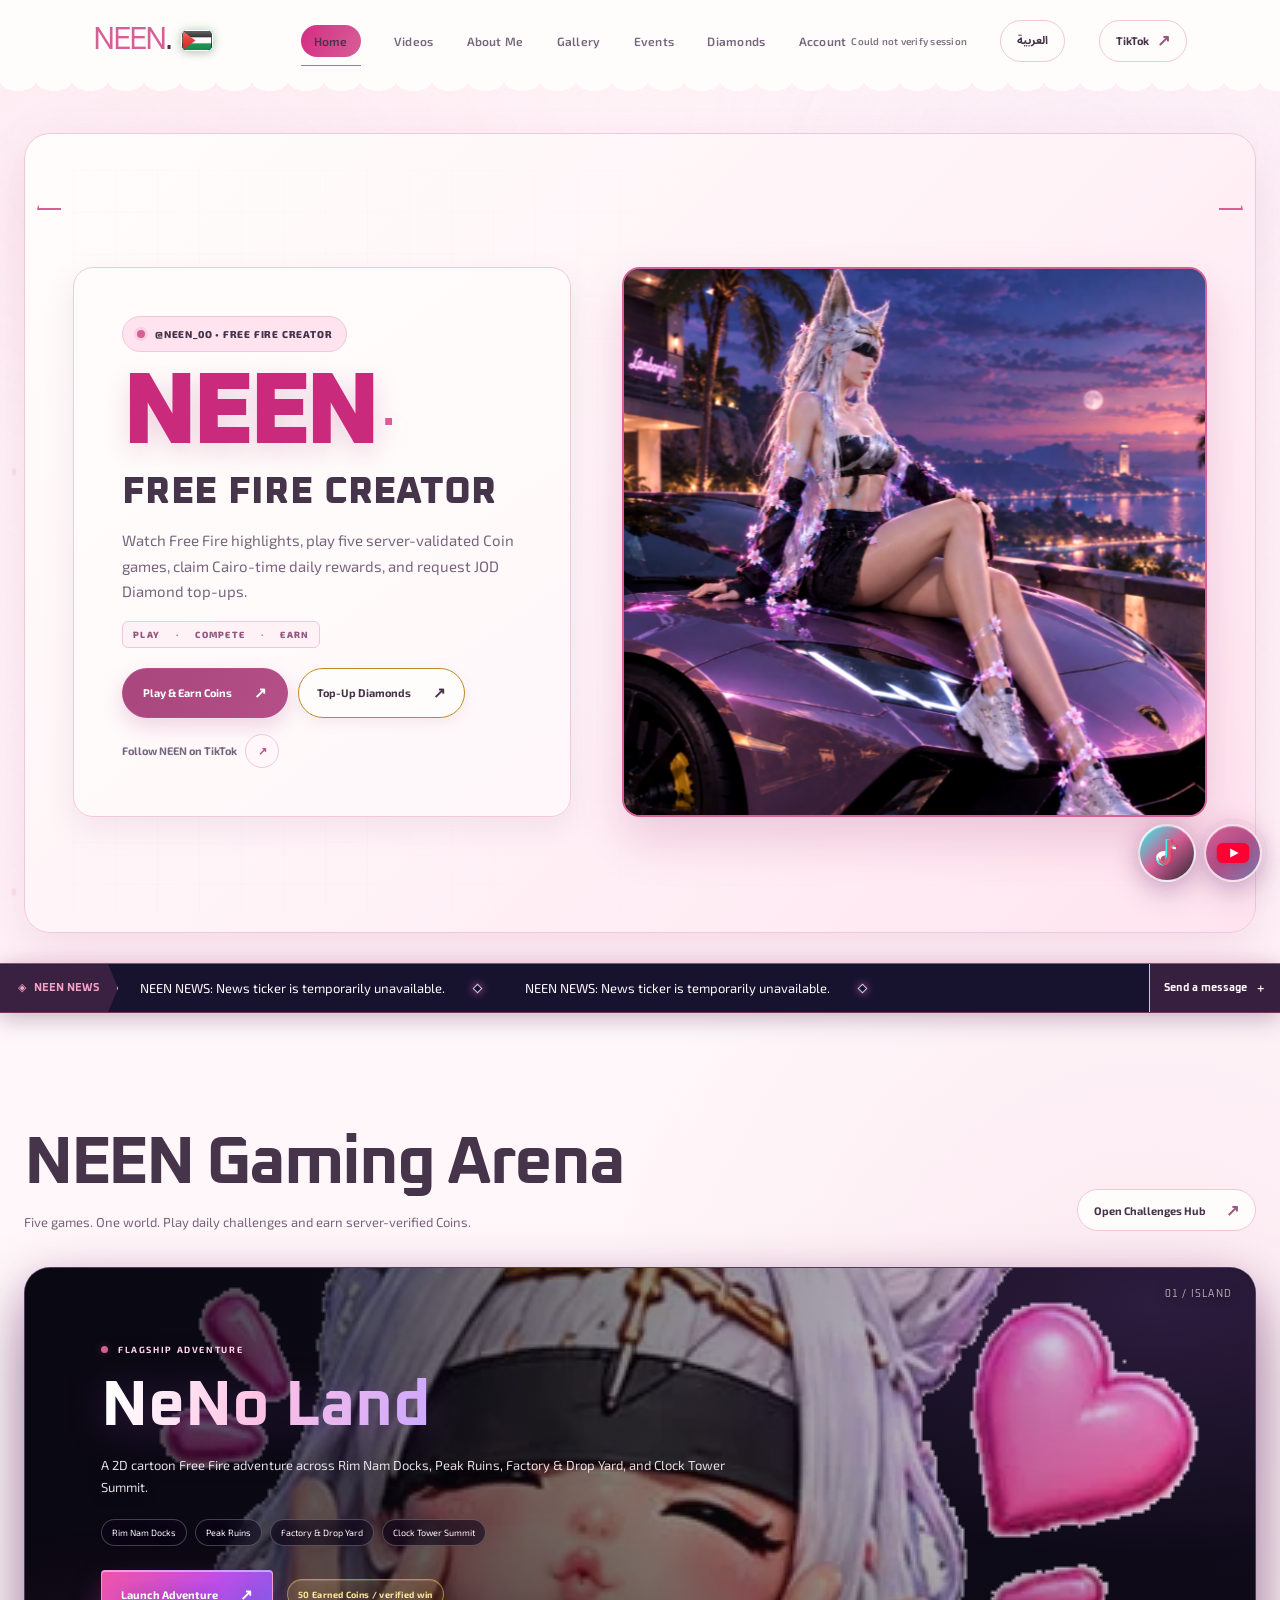
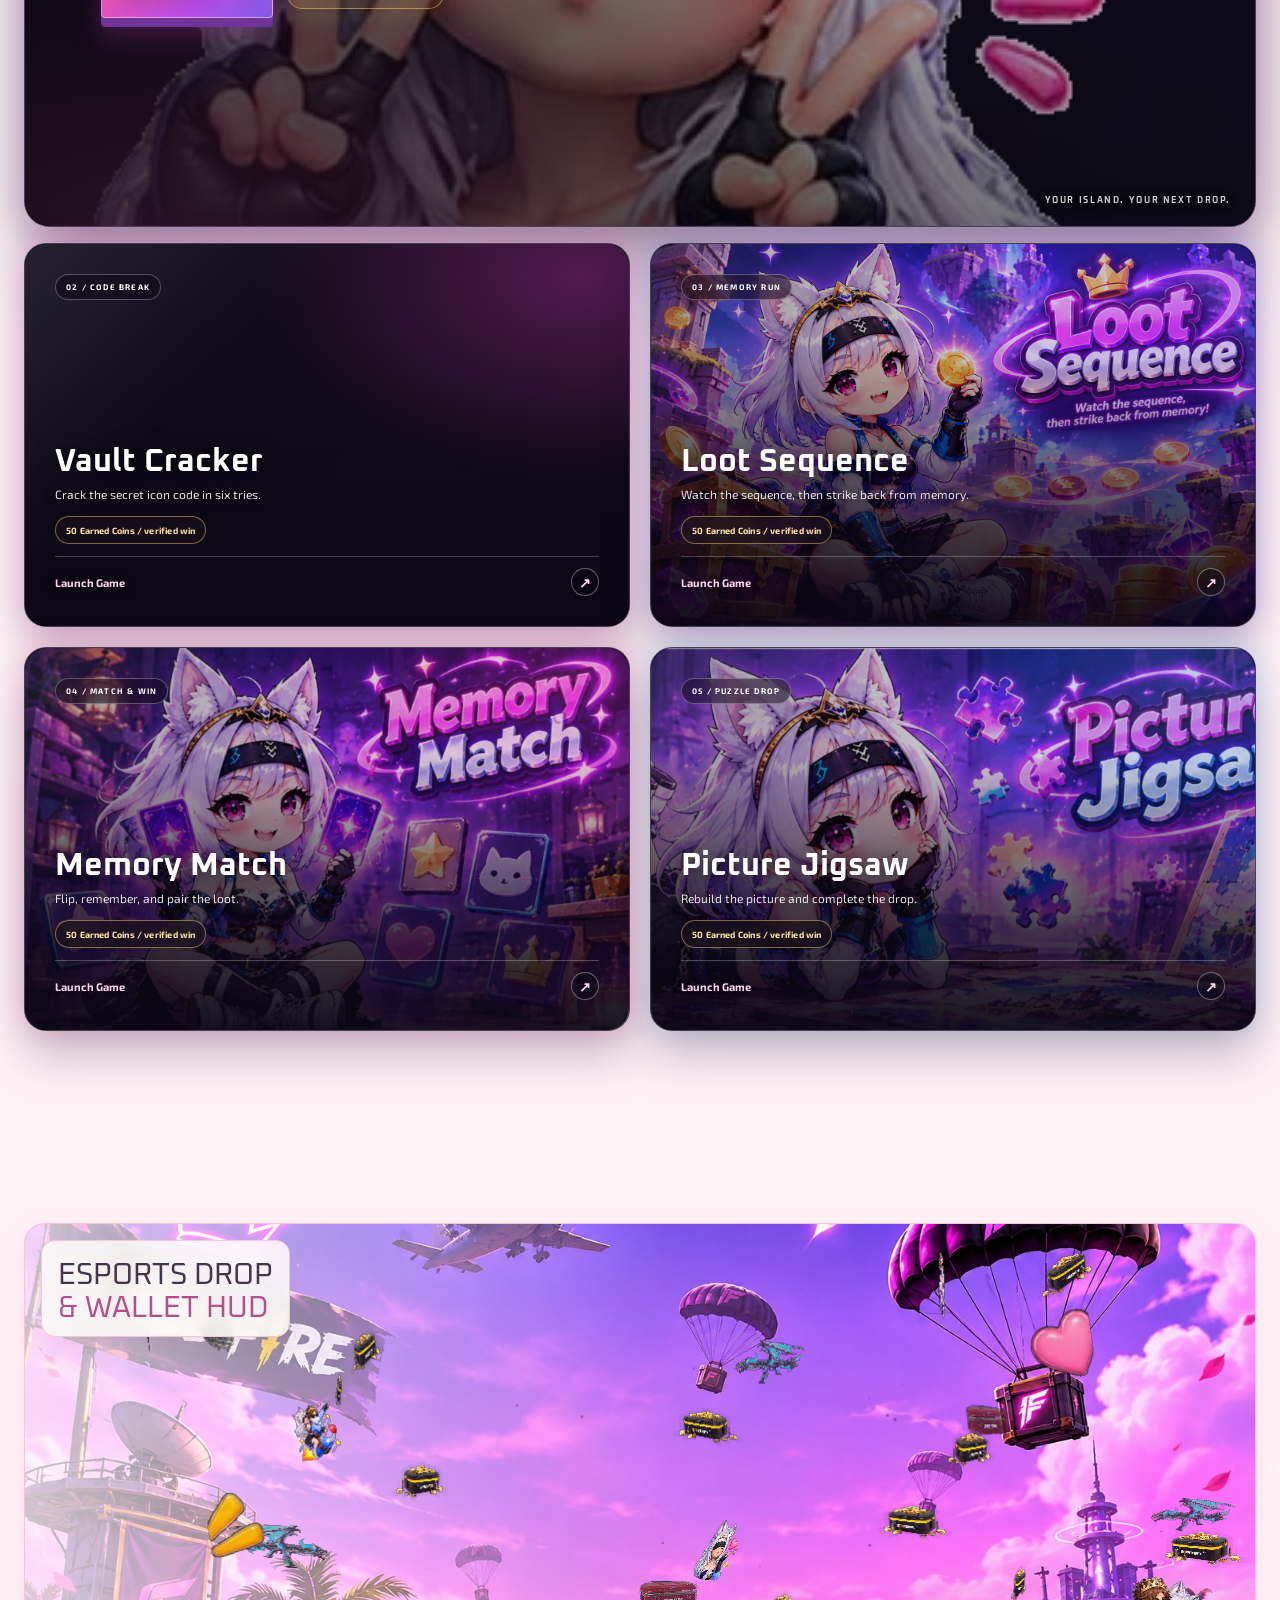
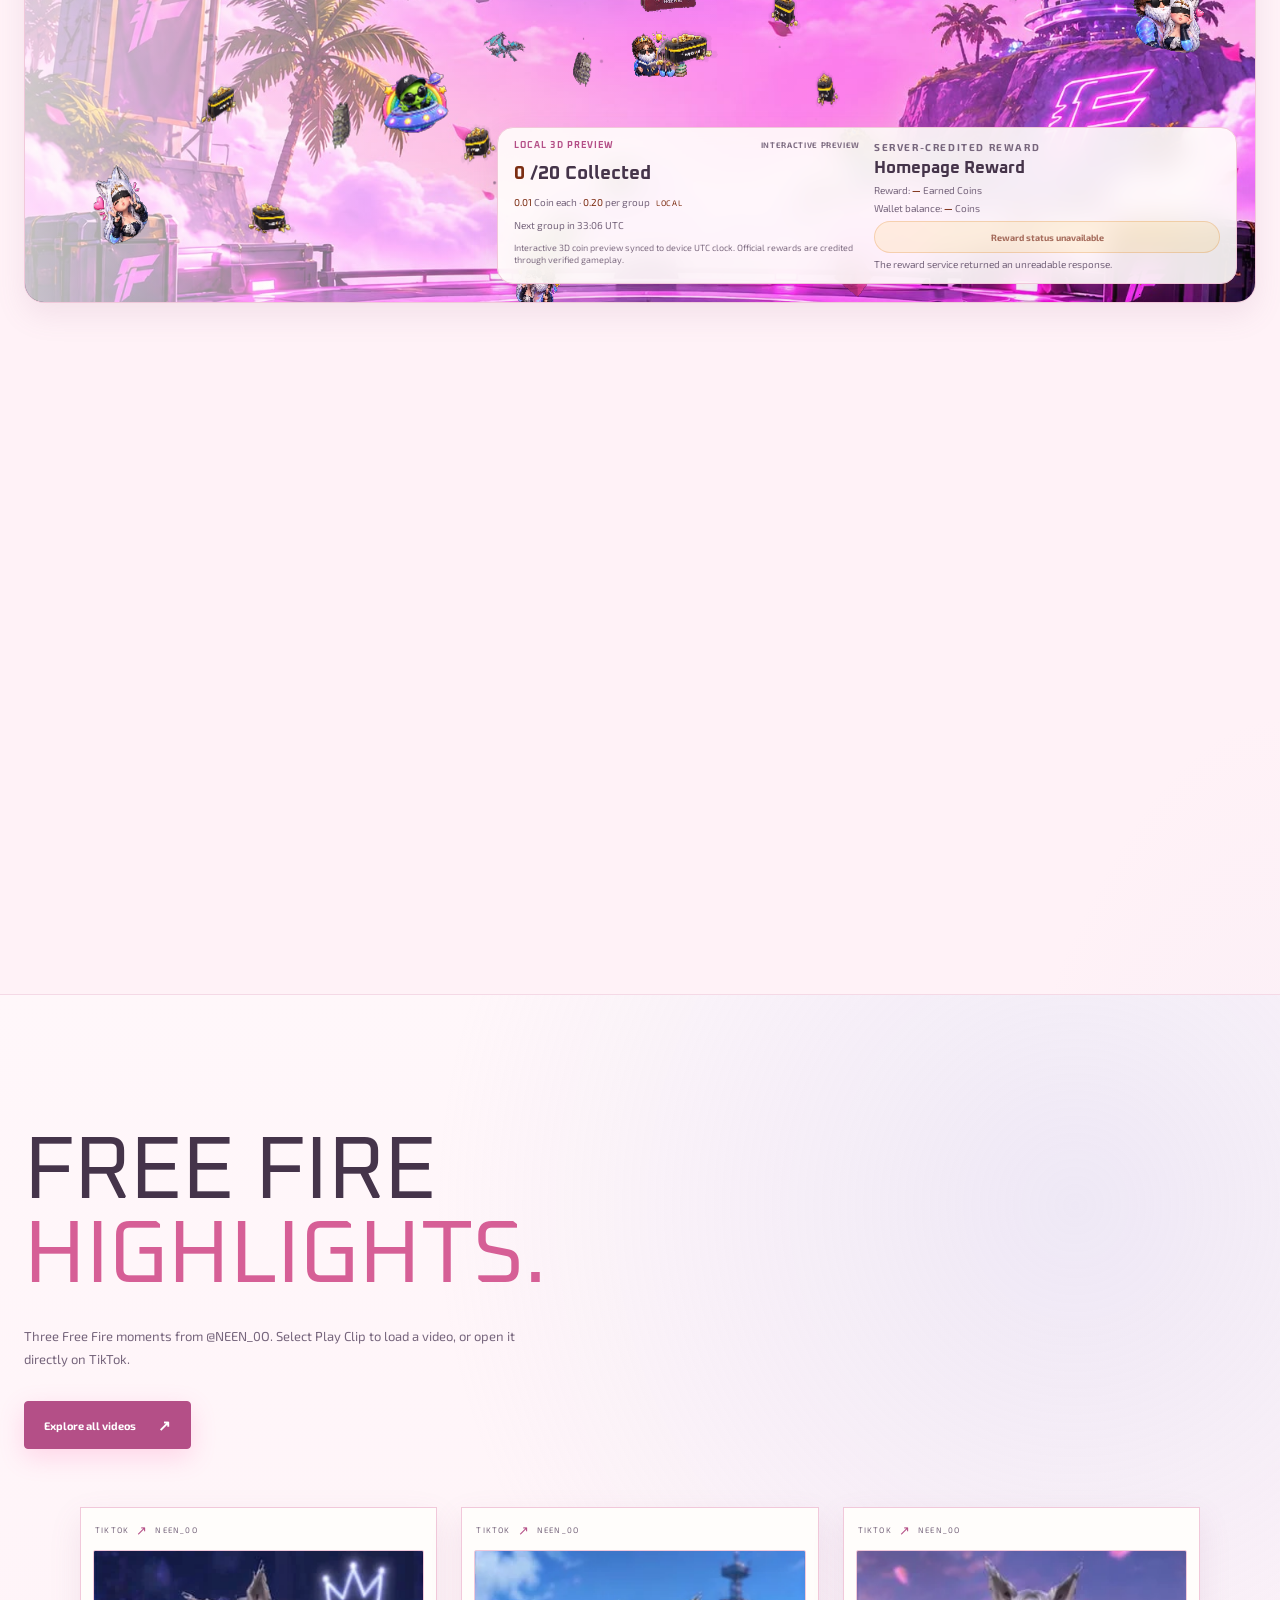
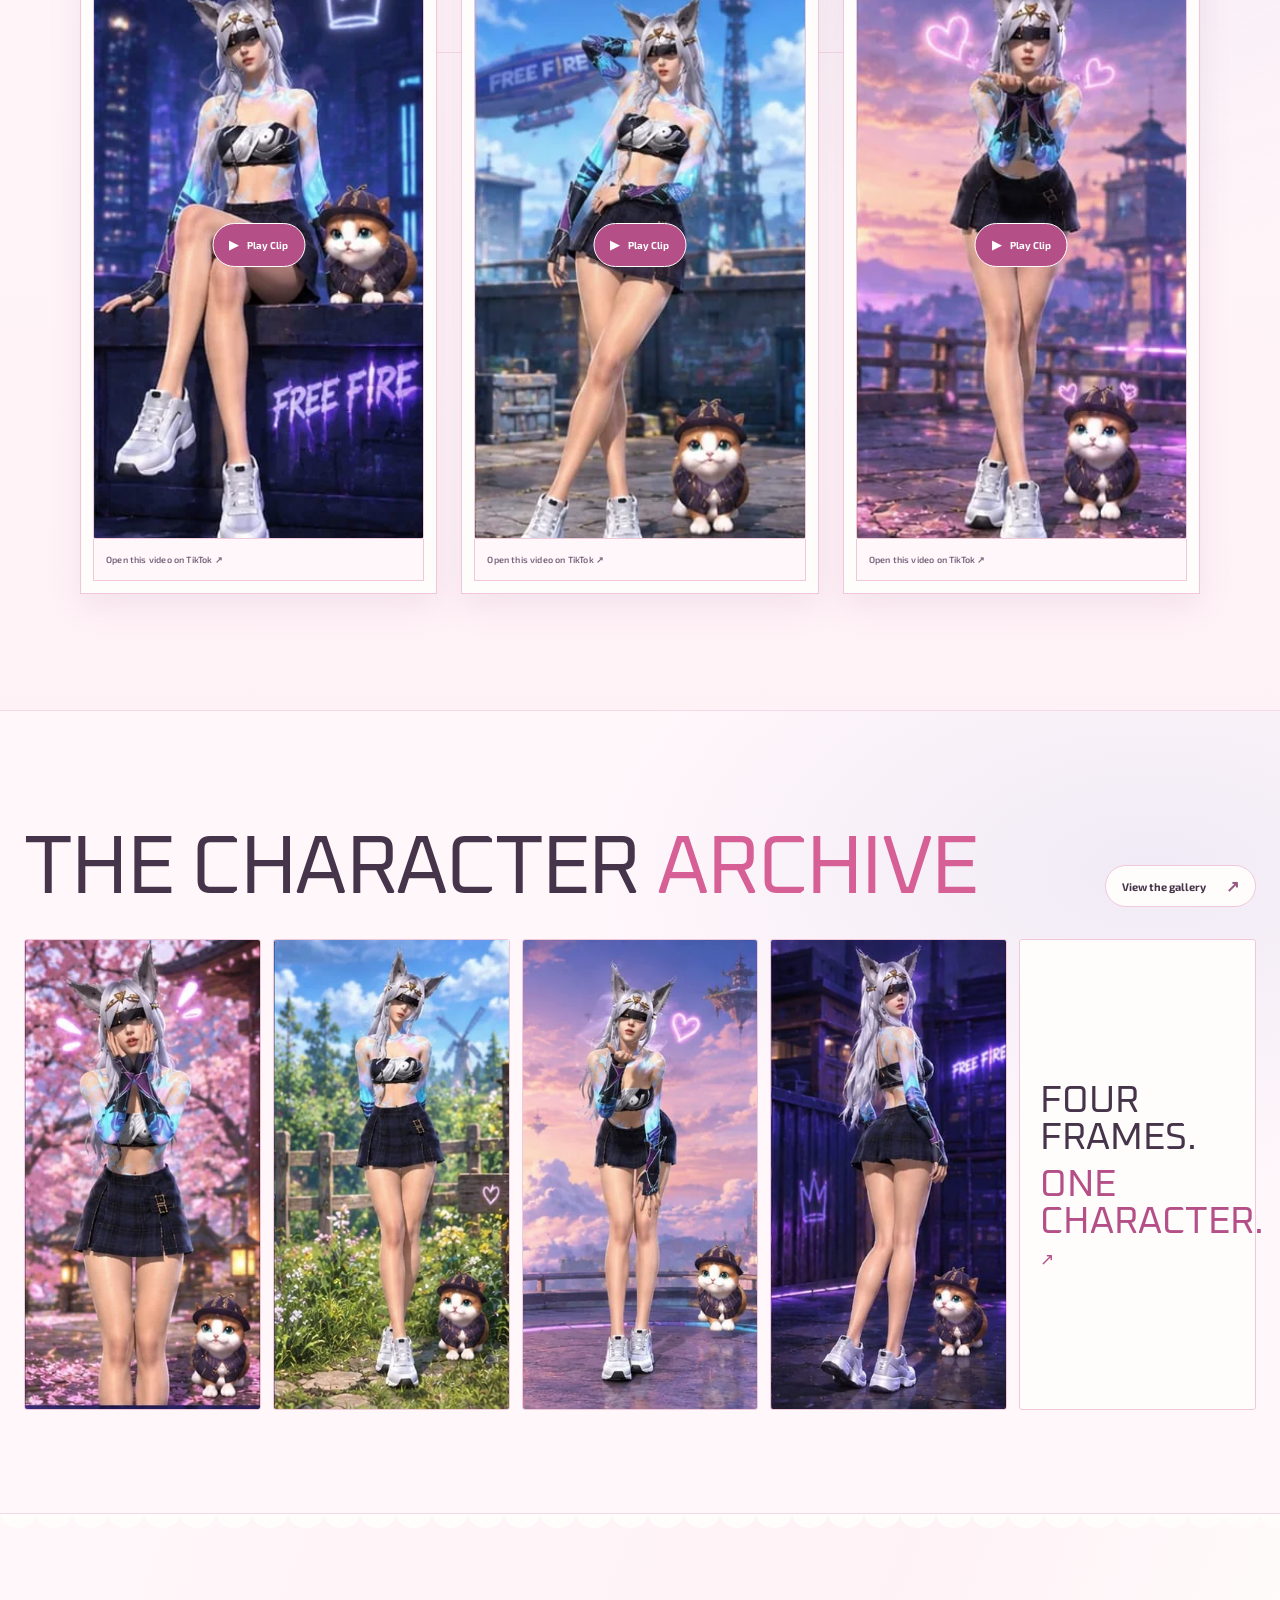
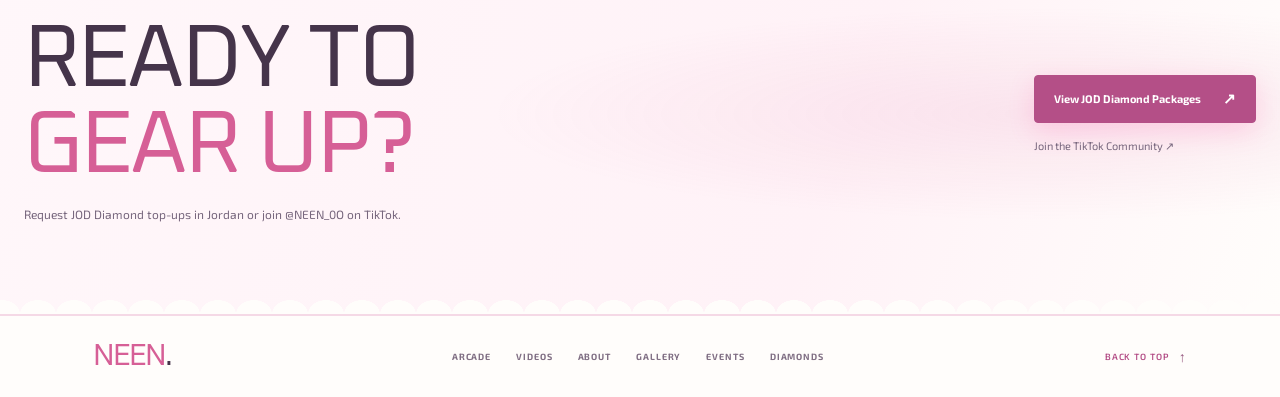
==== commit 695b9116: "Remove homepage highlight cards Co-authored-by: Copilot <223556219+Copilot@users.noreply.github.com>" ====
--- a/index.html
+++ b/index.html
@@ -92,13 +92,6 @@
           </div>
         </section>
 
-        <section class="hub-highlights" id="discover" aria-label="NEEN hub highlights">
-          <a class="hub-highlight-card" href="#arcade"><span class="hub-highlight-icon" aria-hidden="true">05</span><span>5 Coin Mini-Games</span><span class="hub-highlight-arrow" aria-hidden="true">↗</span></a>
-          <a class="hub-highlight-card" href="account.html"><span class="hub-highlight-icon" aria-hidden="true">◷</span><span>Cairo Daily Rewards</span><span class="hub-highlight-arrow" aria-hidden="true">↗</span></a>
-          <a class="hub-highlight-card" href="diamonds.html"><span class="hub-highlight-icon hub-highlight-gold" aria-hidden="true">◆</span><span>JOD Jordan Top-Up</span><span class="hub-highlight-arrow" aria-hidden="true">↗</span></a>
-          <a class="hub-highlight-card" href="events.html"><span class="hub-highlight-icon" aria-hidden="true">✳</span><span>Community Events</span><span class="hub-highlight-arrow" aria-hidden="true">↗</span></a>
-        </section>
-
         <section class="gaming-arena-section" id="arcade" aria-labelledby="arcade-title">
           <div class="section-wrap">
             <header class="arena-heading section-heading">
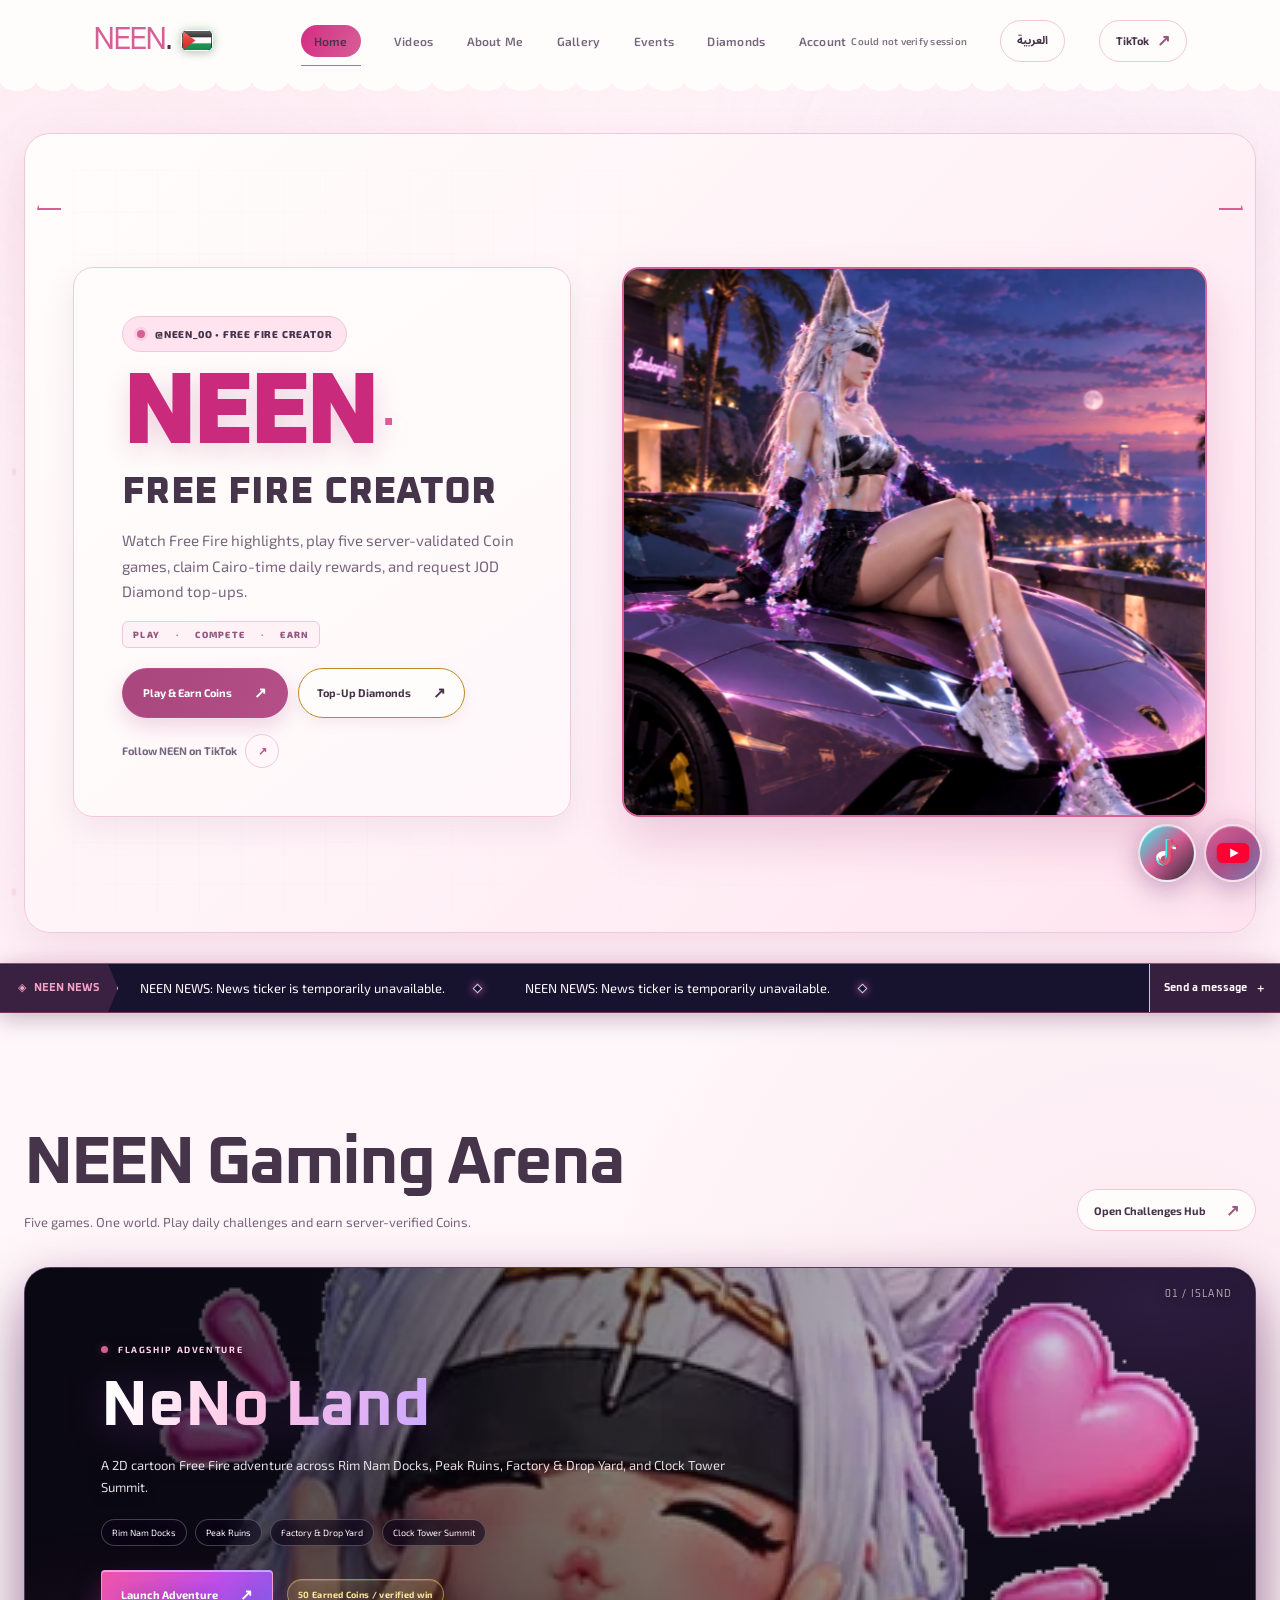
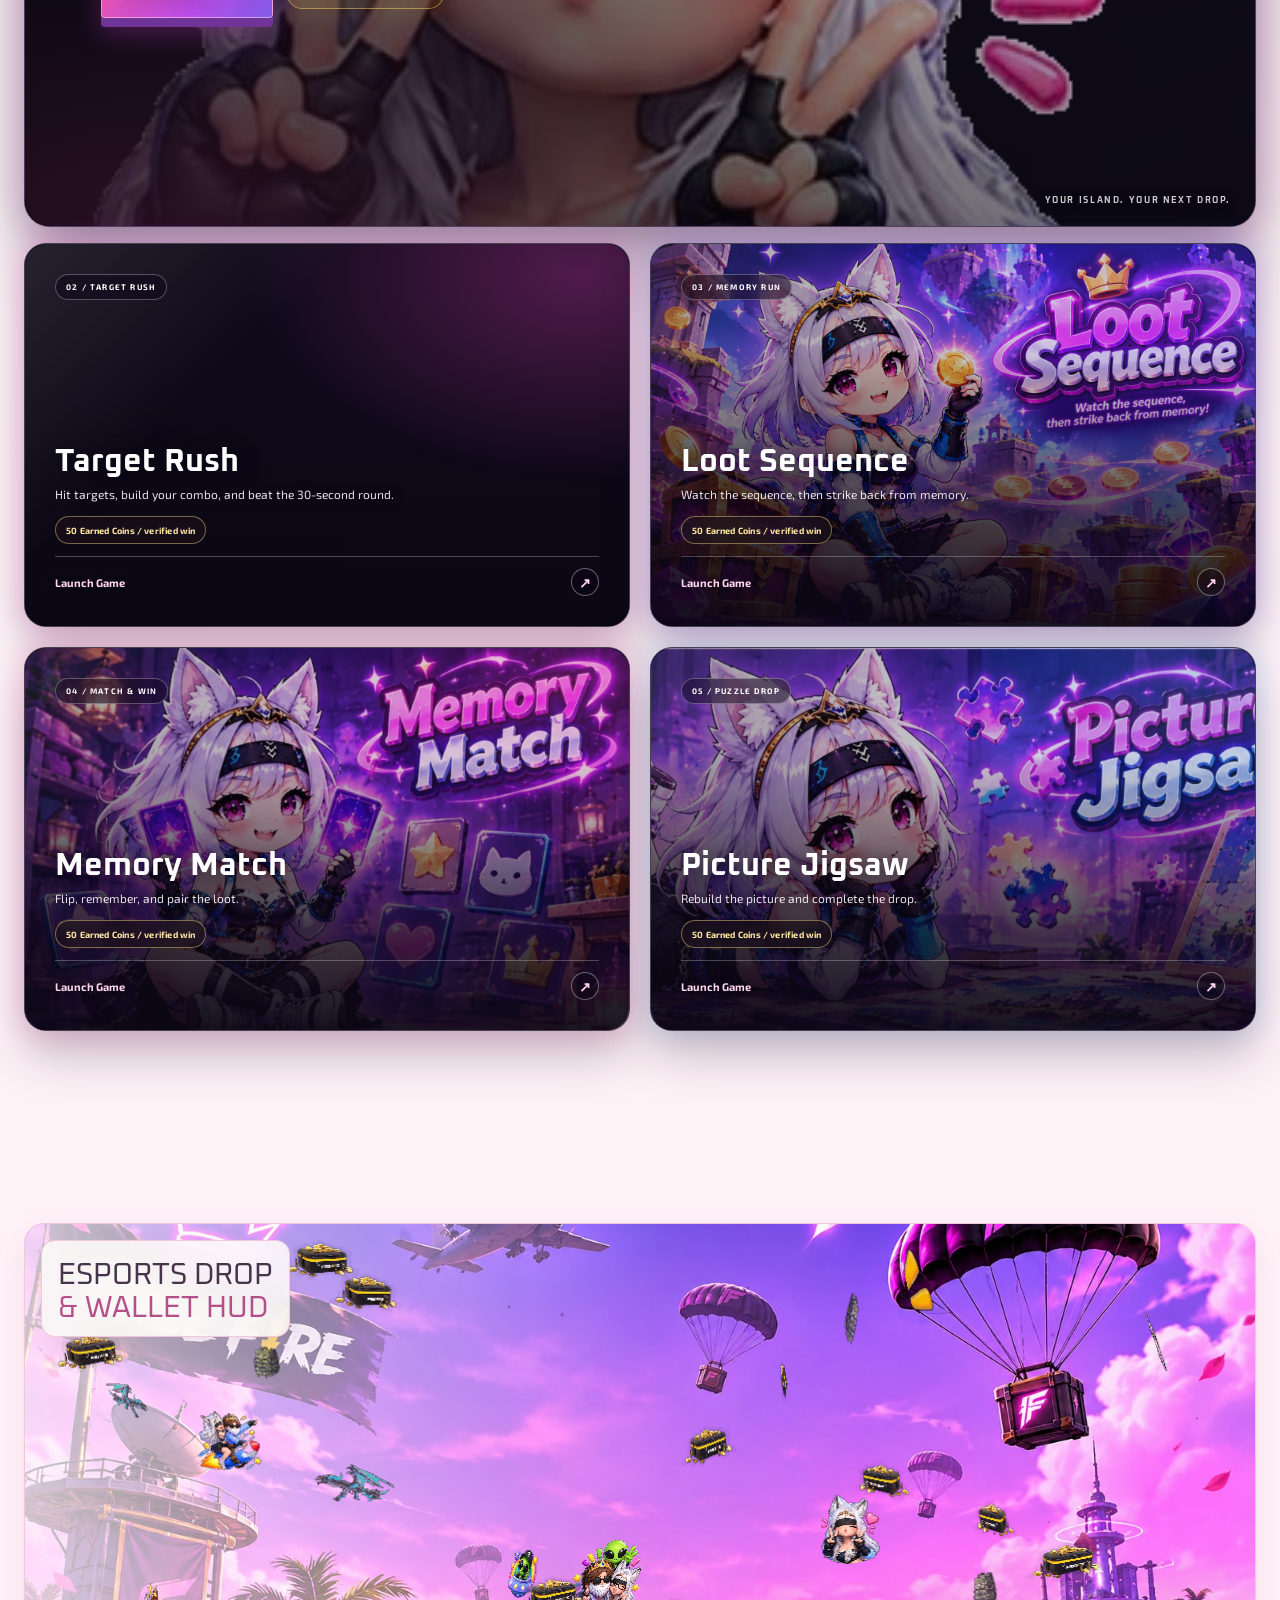
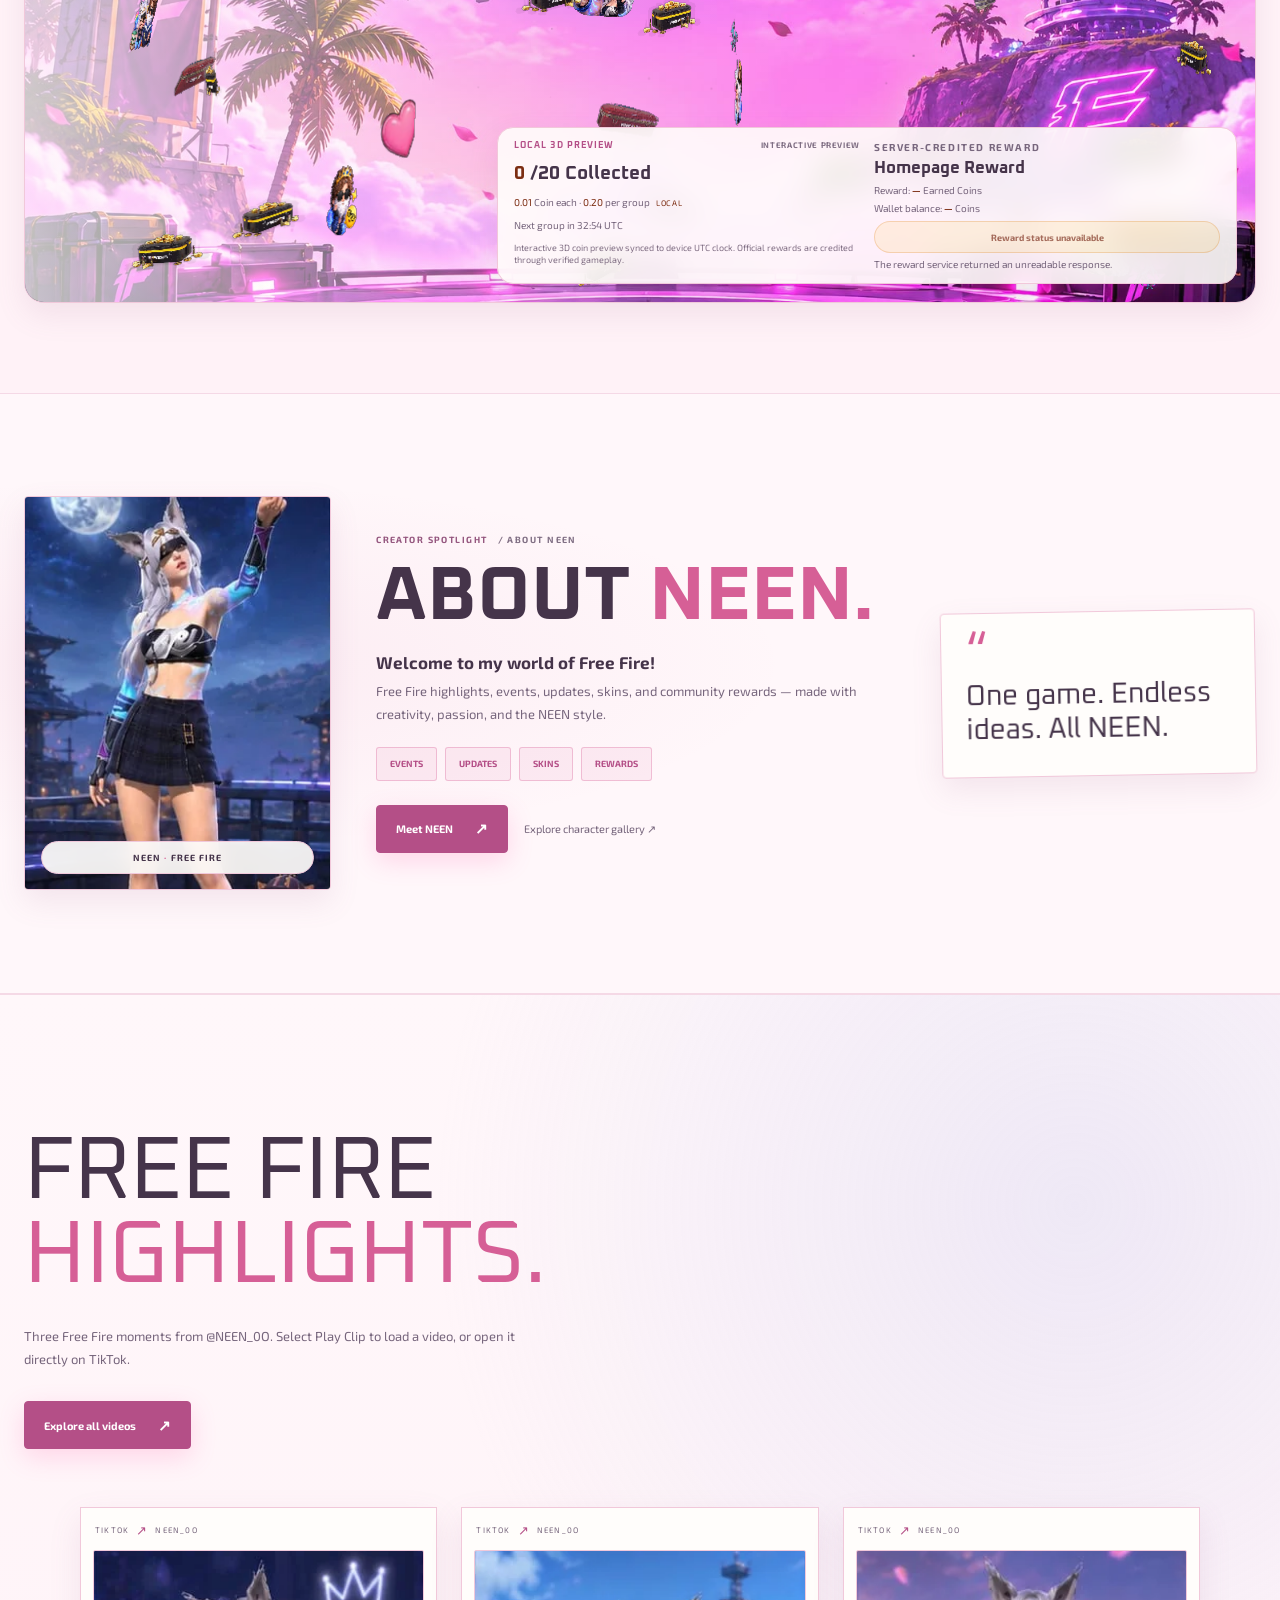
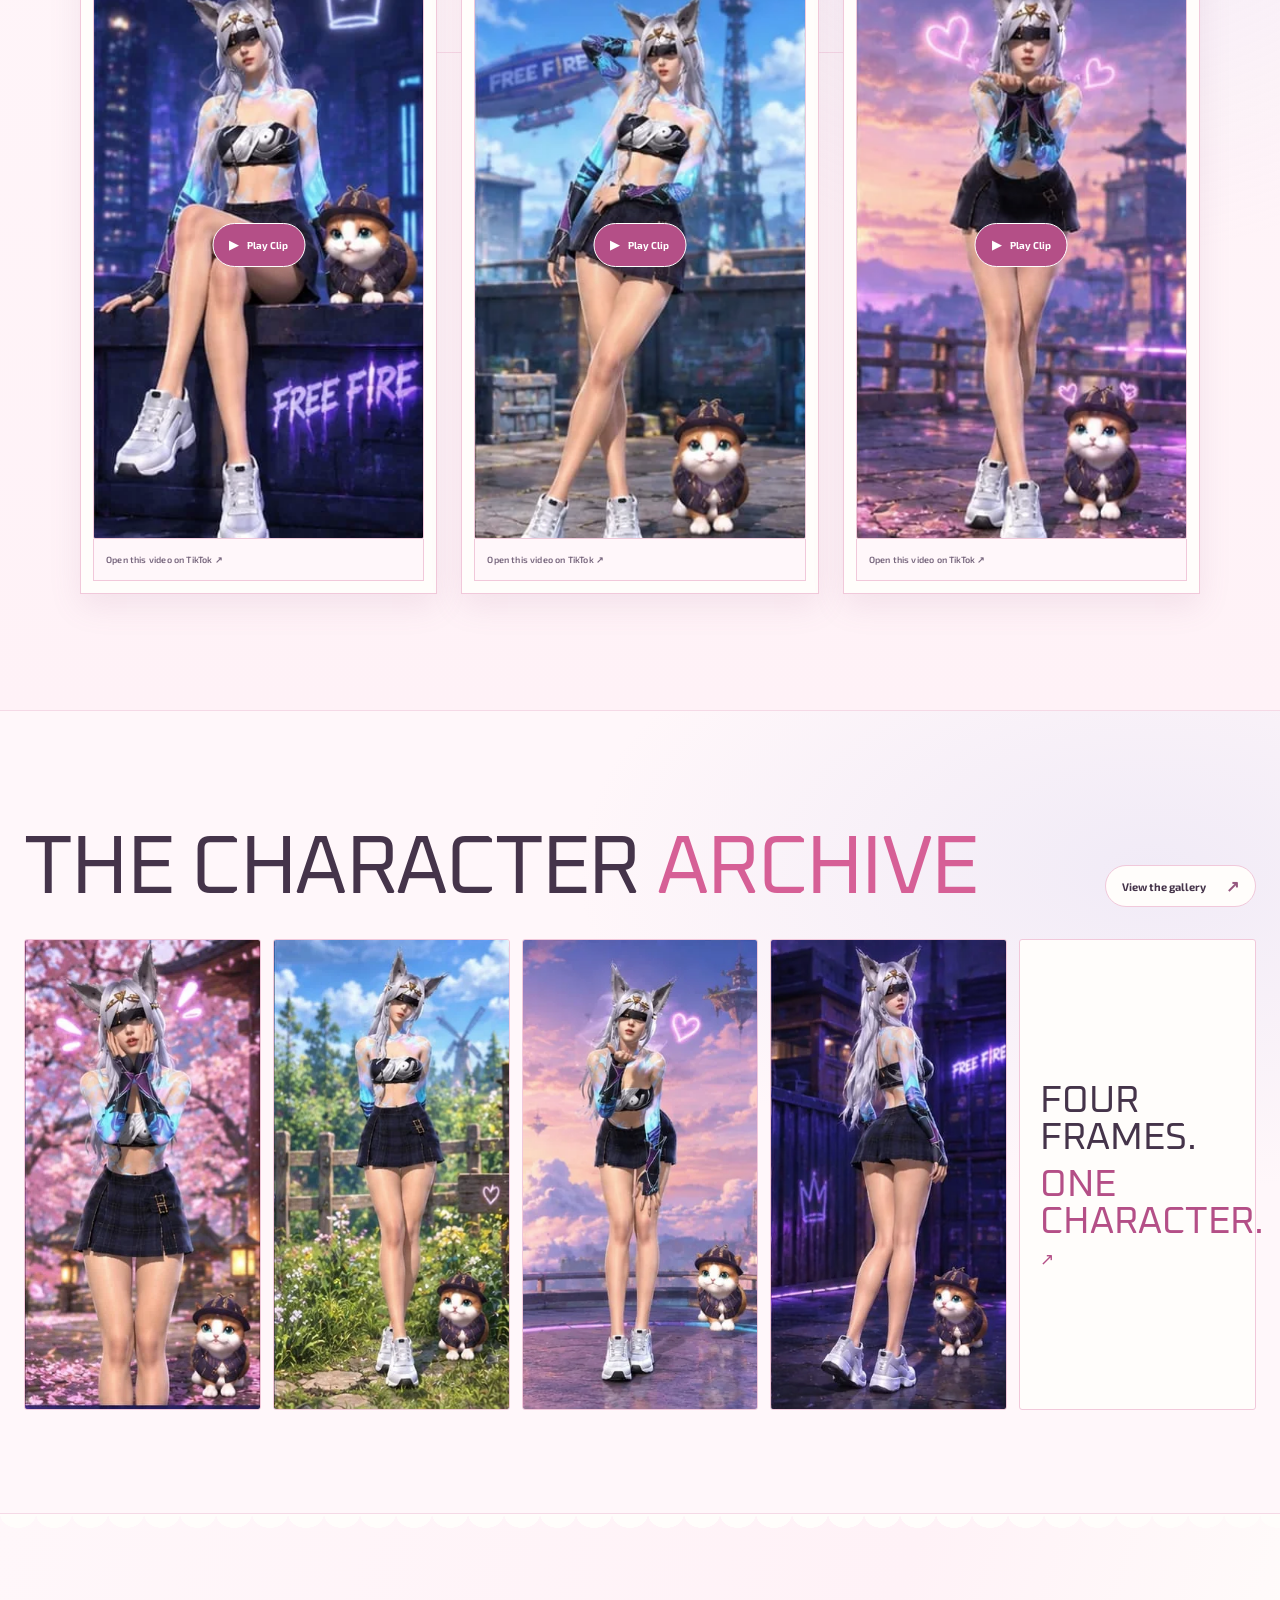
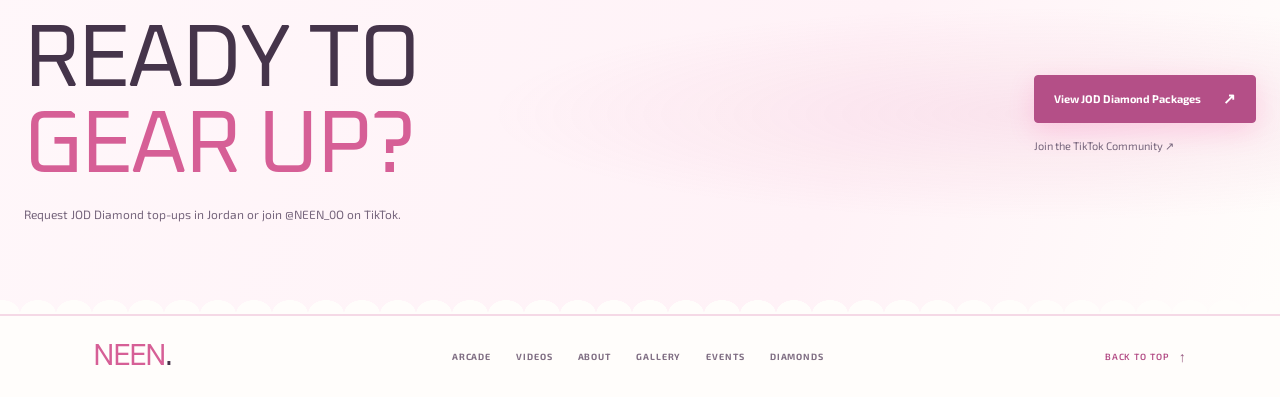
==== commit ec4983ac: "Add server-validated Target Rush game Co-authored-by: Copilot <223556219+Copilot@users.noreply.githu" ====
--- a/index.html
+++ b/index.html
@@ -127,10 +127,10 @@
             </article>
 
             <div class="arcade-grid" aria-label="Coin mini-games">
-              <a class="arcade-card arcade-card--vault" href="vault-cracker.html" aria-label="Open Vault Cracker">
-                <span class="arcade-card-index">02 / CODE BREAK</span>
-                <span class="arcade-card-art"><img src="ven/gamepic/Vault%20Cracker_%20Neon%20Treasure%20Heist.png" alt="" loading="lazy" decoding="async" /></span>
-                <span class="arcade-card-copy"><strong>Vault Cracker</strong><span>Crack the secret icon code in six tries.</span></span>
+              <a class="arcade-card arcade-card--vault" href="target-rush.html" aria-label="Open Target Rush">
+                <span class="arcade-card-index">02 / TARGET RUSH</span>
+                <span class="arcade-card-art"><img src="Target%20Rush/NEEN_Target_Rush_01_Start_Screen.png" alt="" loading="lazy" decoding="async" /></span>
+                <span class="arcade-card-copy"><strong>Target Rush</strong><span>Hit targets, build your combo, and beat the 30-second round.</span></span>
                 <span class="arcade-reward-badge">50 Earned Coins / verified win</span>
                 <span class="arcade-card-launch">Launch Game <span aria-hidden="true">↗</span></span>
               </a>
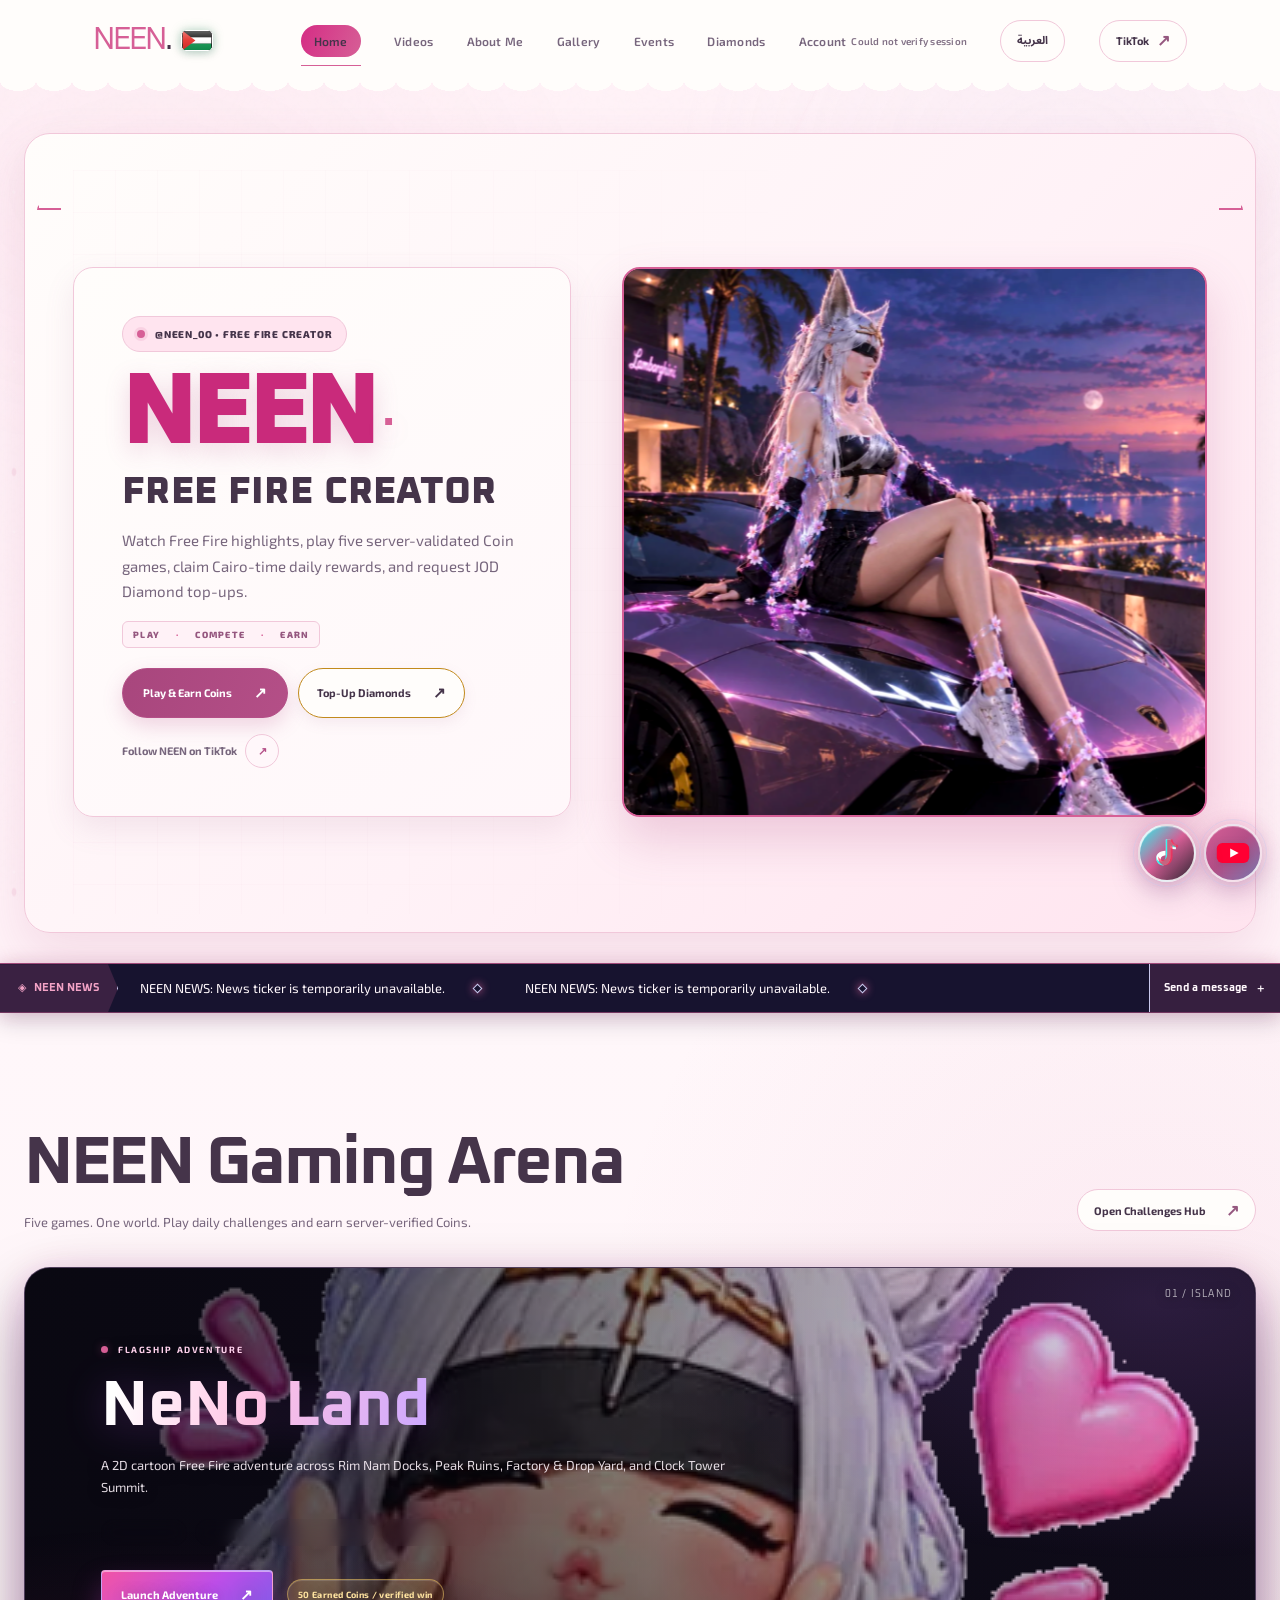
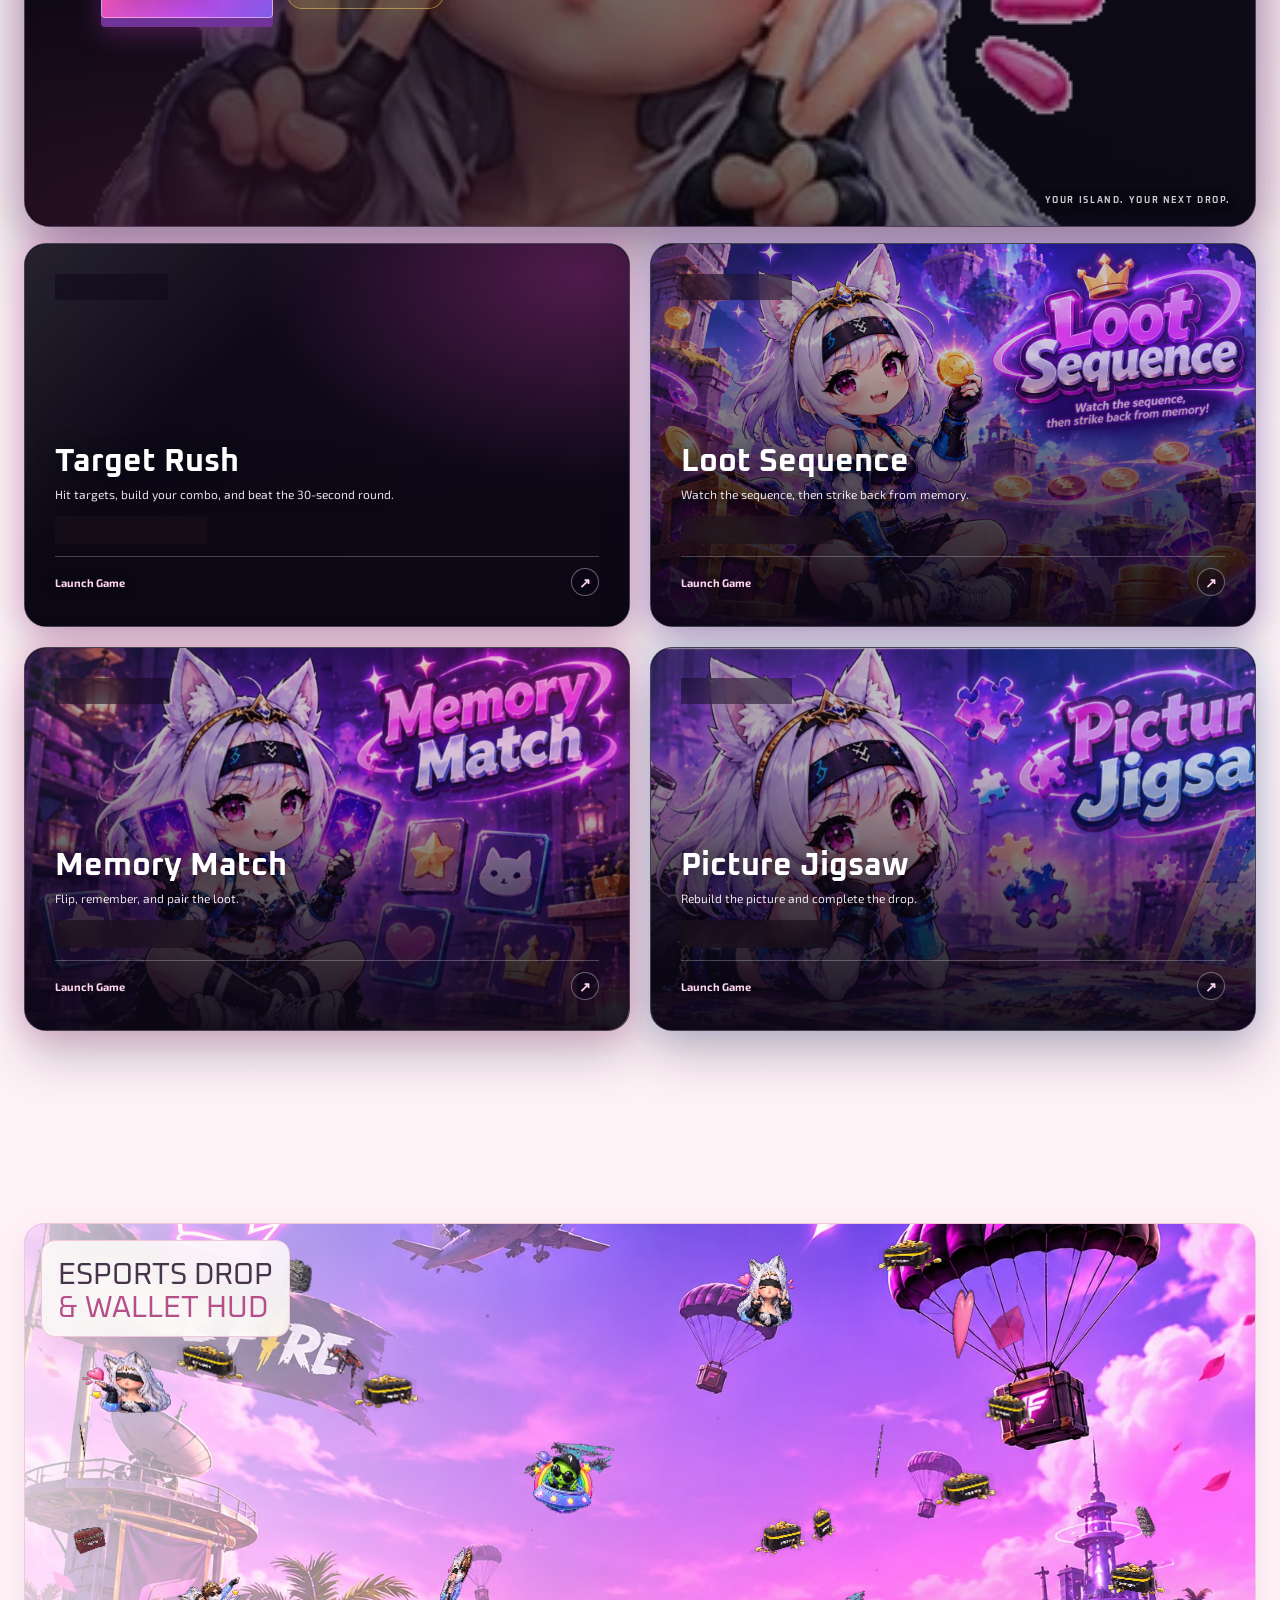
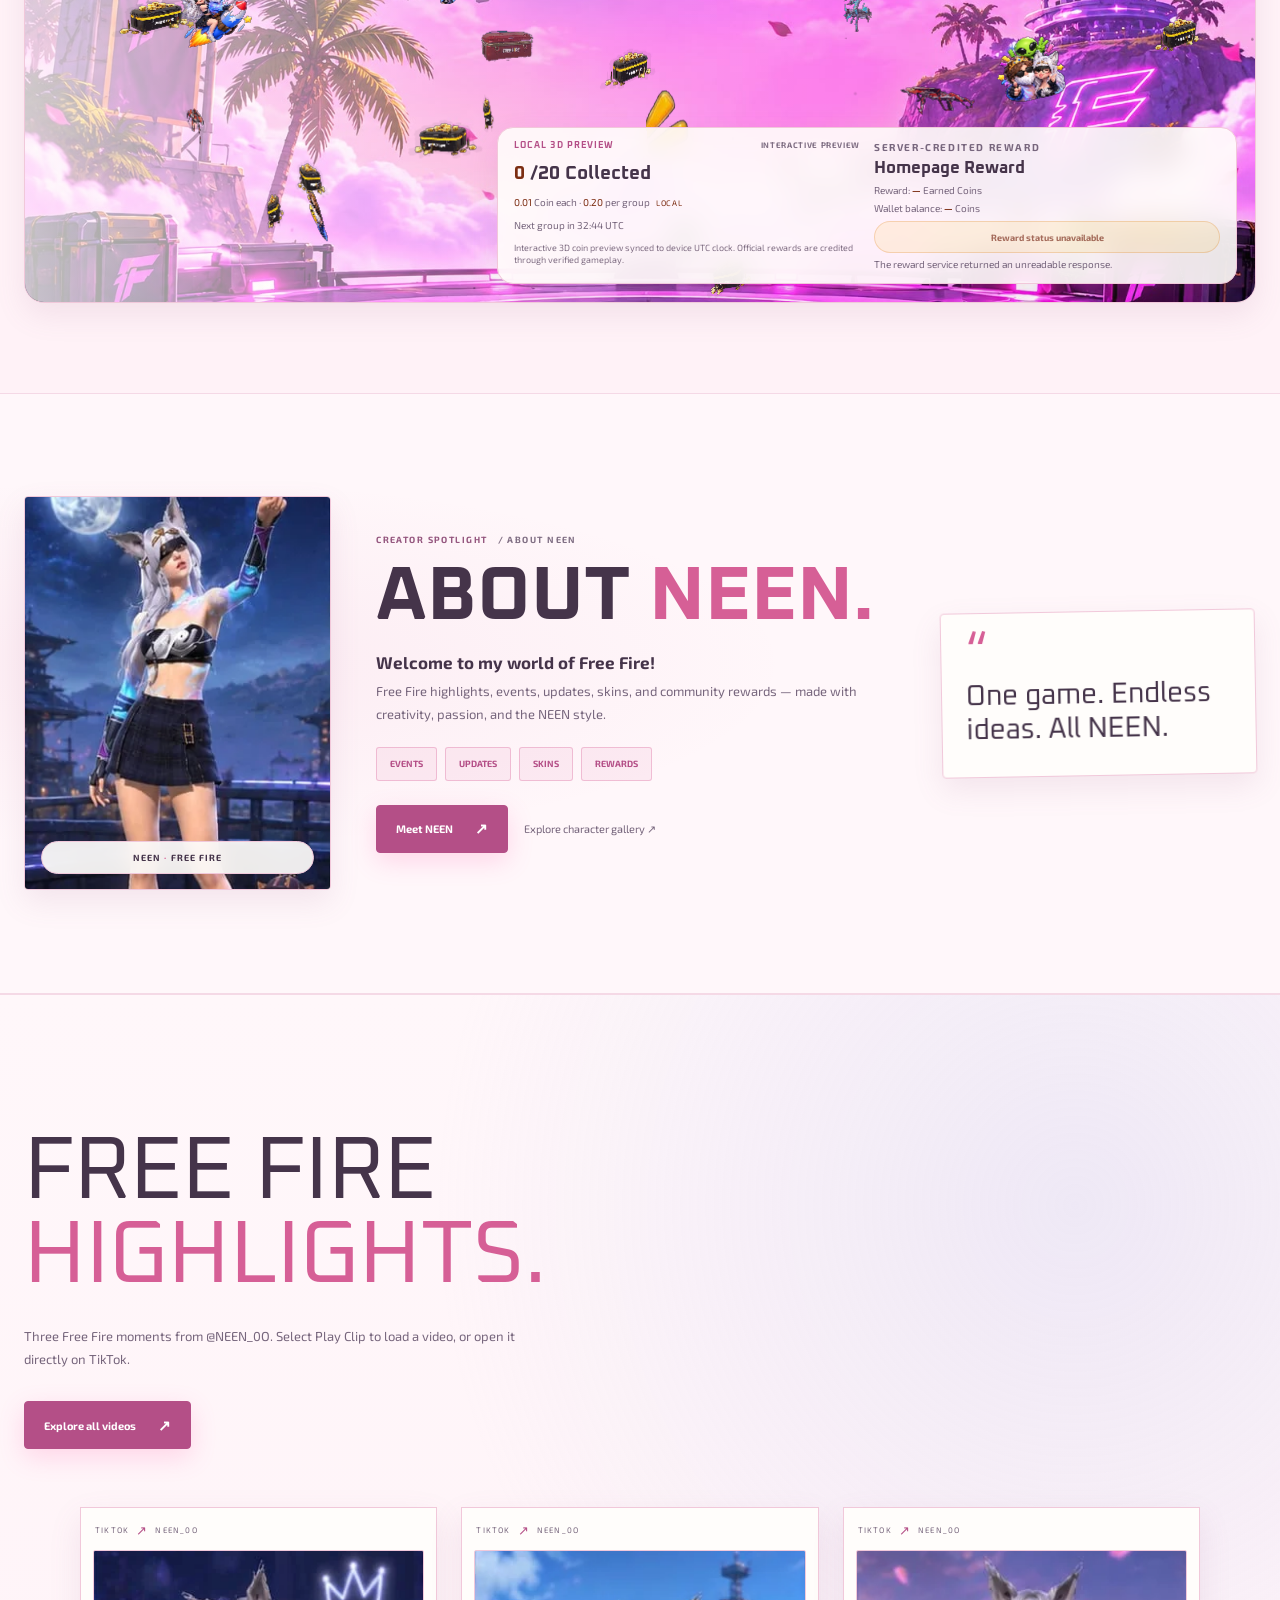
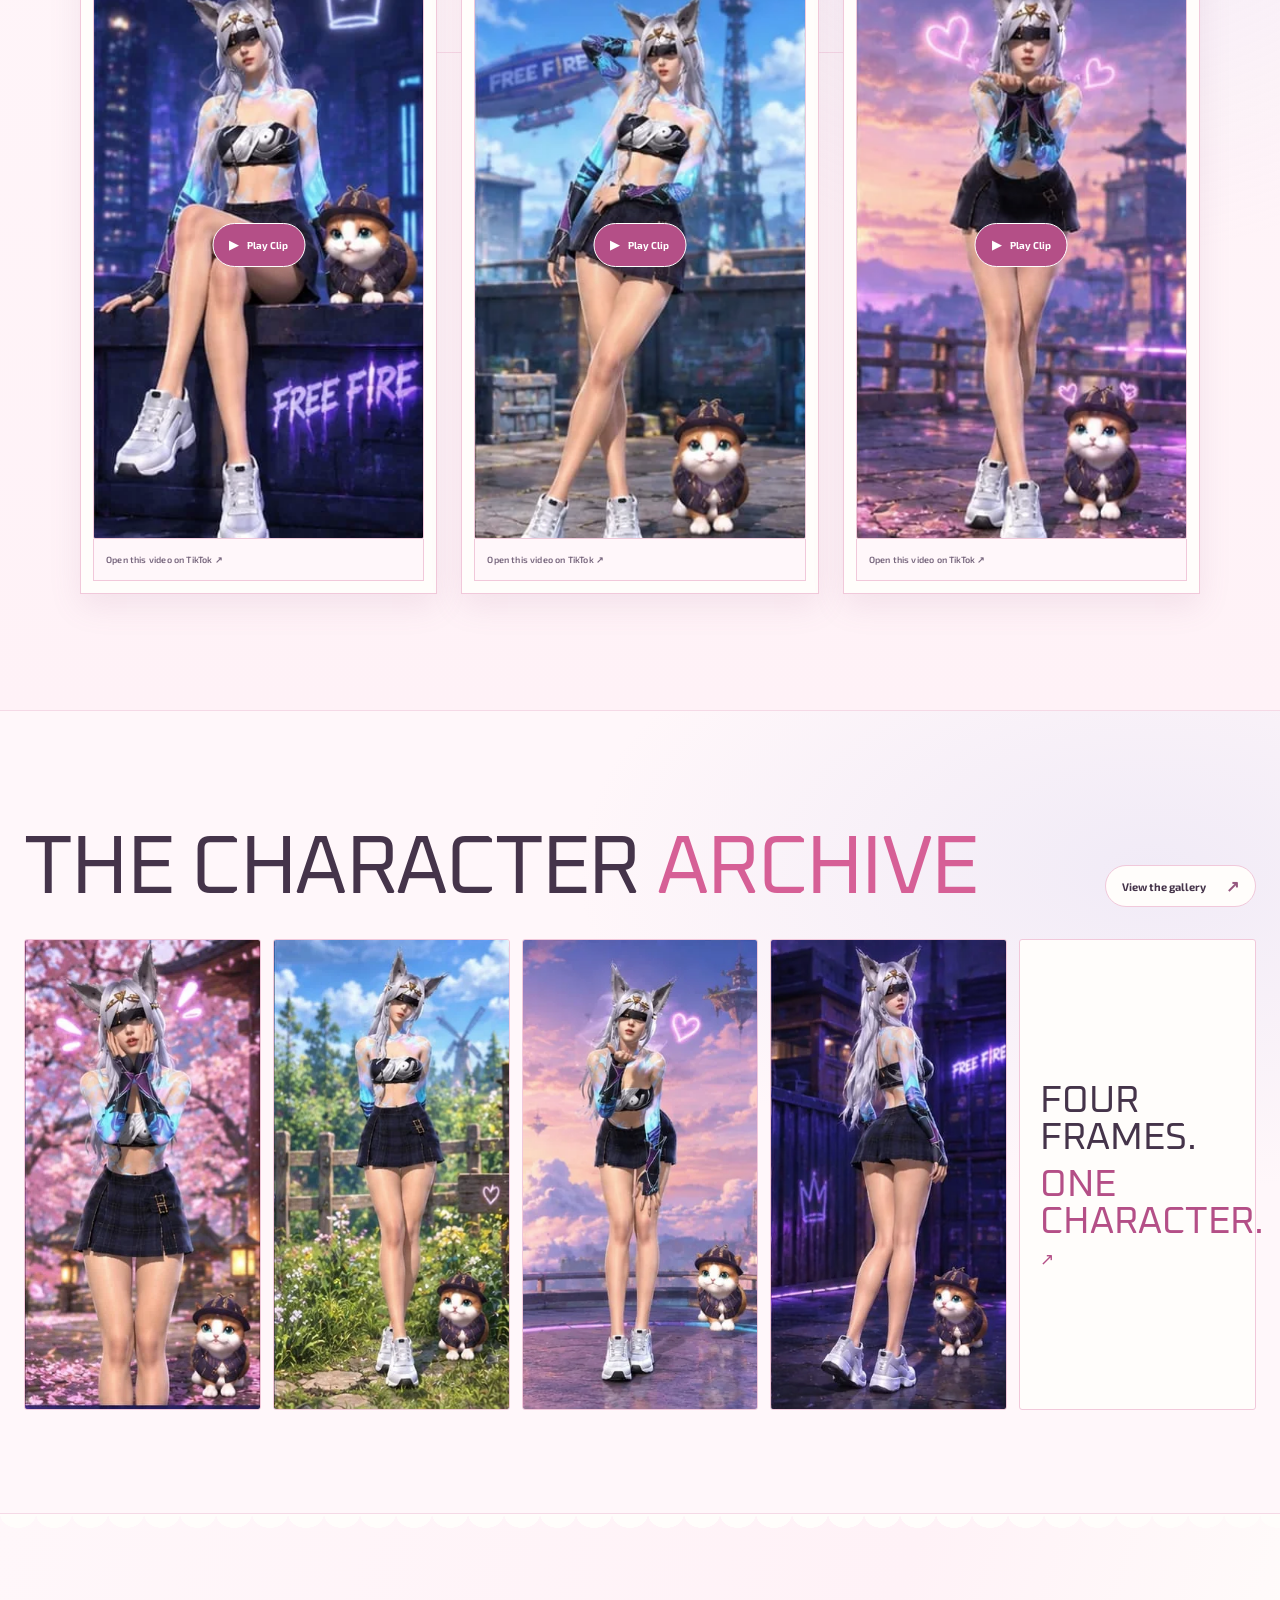
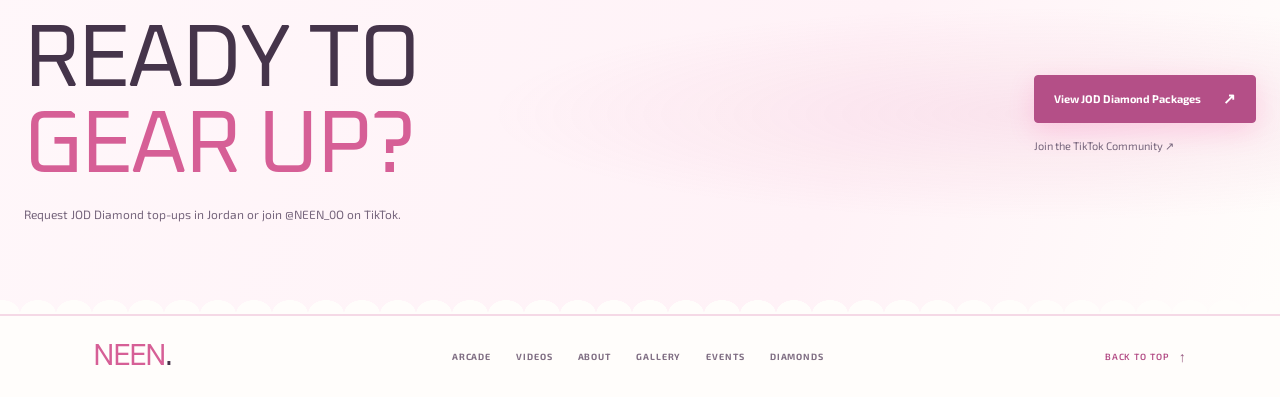
==== commit 8543917e: "Apply pending dashboard and site updates Co-authored-by: Copilot <223556219+Copilot@users.noreply.gi" ====
--- a/index.html
+++ b/index.html
@@ -22,7 +22,7 @@
     <div class="falling-flowers" data-falling-flowers aria-hidden="true"></div>
     <div class="site-shell home-site-shell" id="top">
       <header class="site-header">
-        <span class="wordmark wordmark-lockup"><a href="index.html" aria-label="NEEN home">NEE</a><a class="wordmark-admin-entry" href="events-admin.php" aria-label="Events admin console">E</a><span aria-hidden="true">.</span><span class="palestine-flag-badge" title="فلسطين • Palestine" aria-label="علم فلسطين"><svg viewBox="0 0 36 24" width="32" height="21" aria-hidden="true"><rect width="36" height="8" y="0" fill="#111111"/><rect width="36" height="8" y="8" fill="#ffffff"/><rect width="36" height="8" y="16" fill="#149954"/><polygon points="0,0 16,12 0,24" fill="#e4312b"/></svg></span></span>
+        <span class="wordmark wordmark-lockup"><a href="index.html" aria-label="NEEN home">NEEN<span aria-hidden="true">.</span></a><span class="palestine-flag-badge" title="فلسطين • Palestine" aria-label="علم فلسطين"><svg viewBox="0 0 36 24" width="32" height="21" aria-hidden="true"><rect width="36" height="8" y="0" fill="#111111"/><rect width="36" height="8" y="8" fill="#ffffff"/><rect width="36" height="8" y="16" fill="#149954"/><polygon points="0,0 16,12 0,24" fill="#e4312b"/></svg></span></span>
         <button class="menu-toggle" type="button" aria-label="Open navigation" aria-expanded="false" aria-controls="site-navigation">
           <span></span><span></span>
         </button>
--- a/styles.css
+++ b/styles.css
@@ -153,16 +153,6 @@
   border-radius: 2px;
   outline: 2px solid var(--pink-soft);
   outline-offset: 2px;
-}
-
-.wordmark-lockup > .wordmark-admin-entry {
-  position: relative;
-}
-
-.wordmark-admin-entry::before {
-  position: absolute;
-  inset: -0.35em 0;
-  content: "";
 }
 
 .feed-mark span,
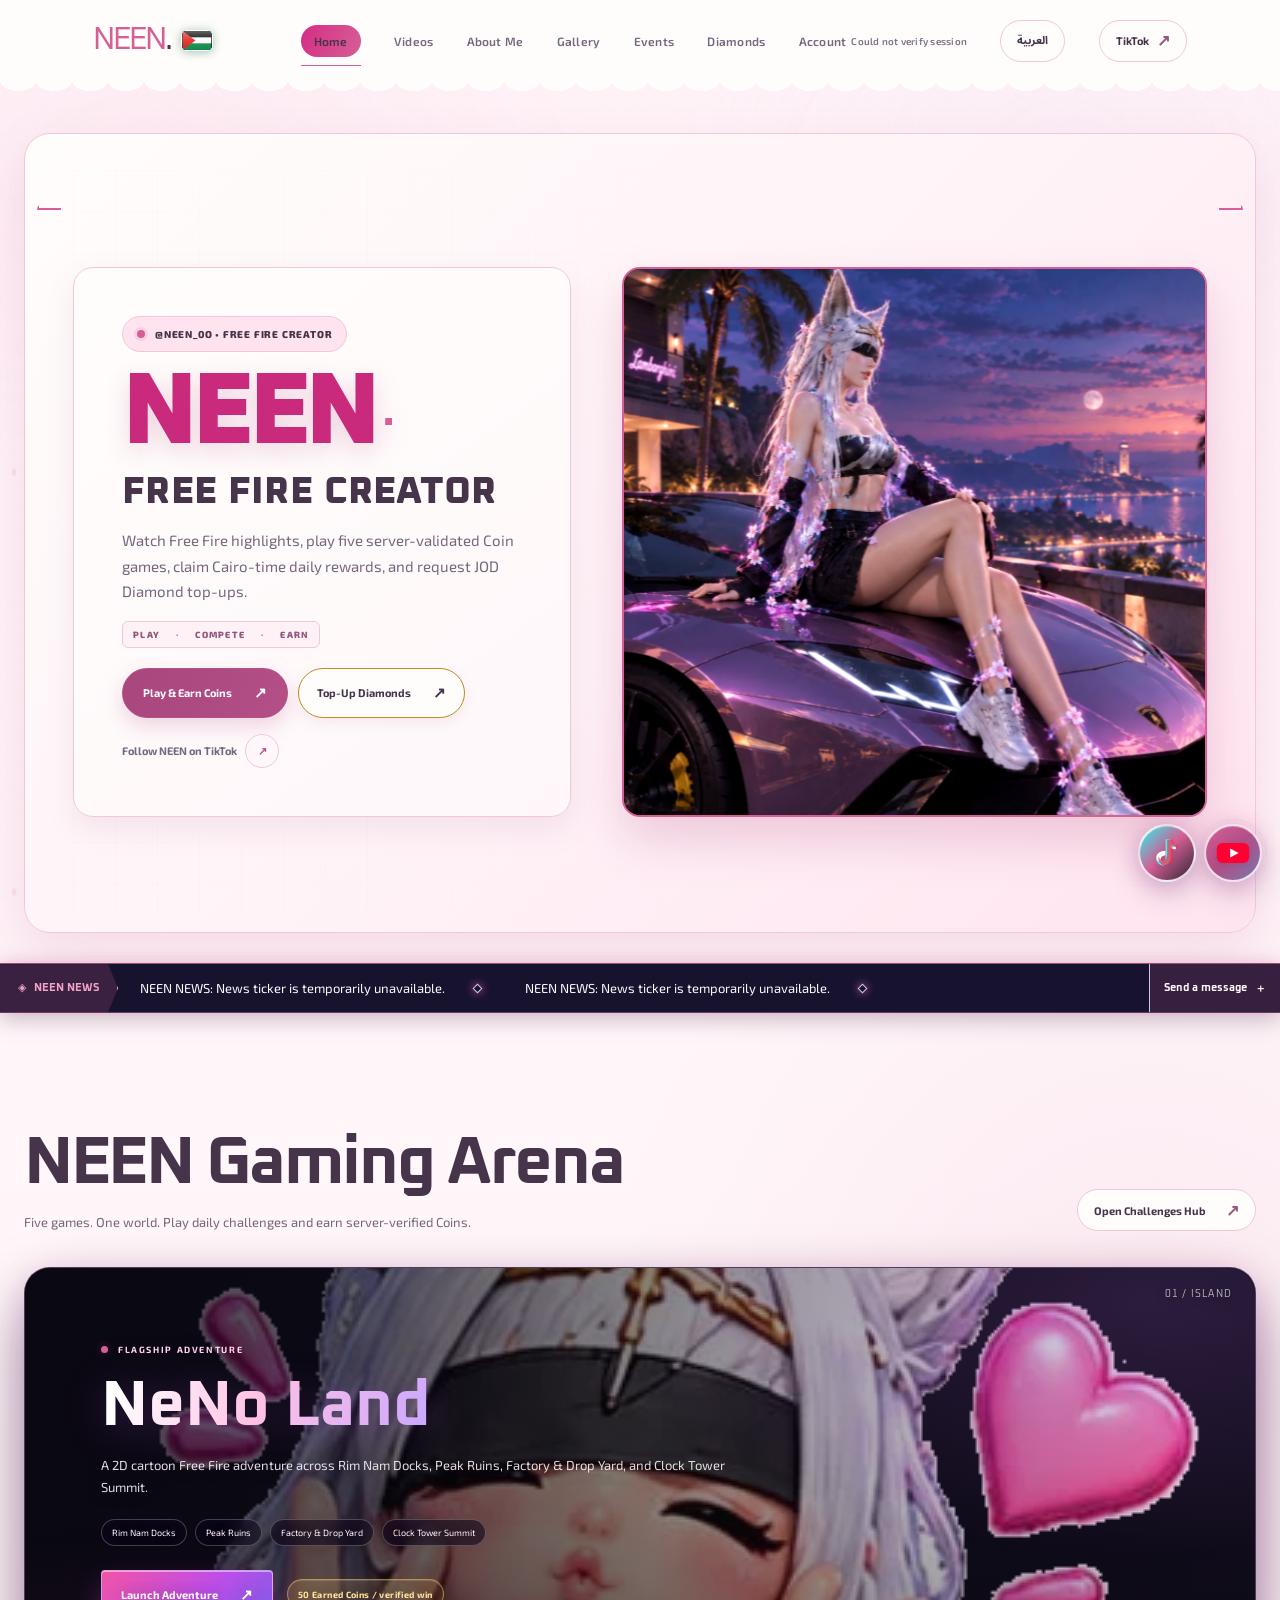
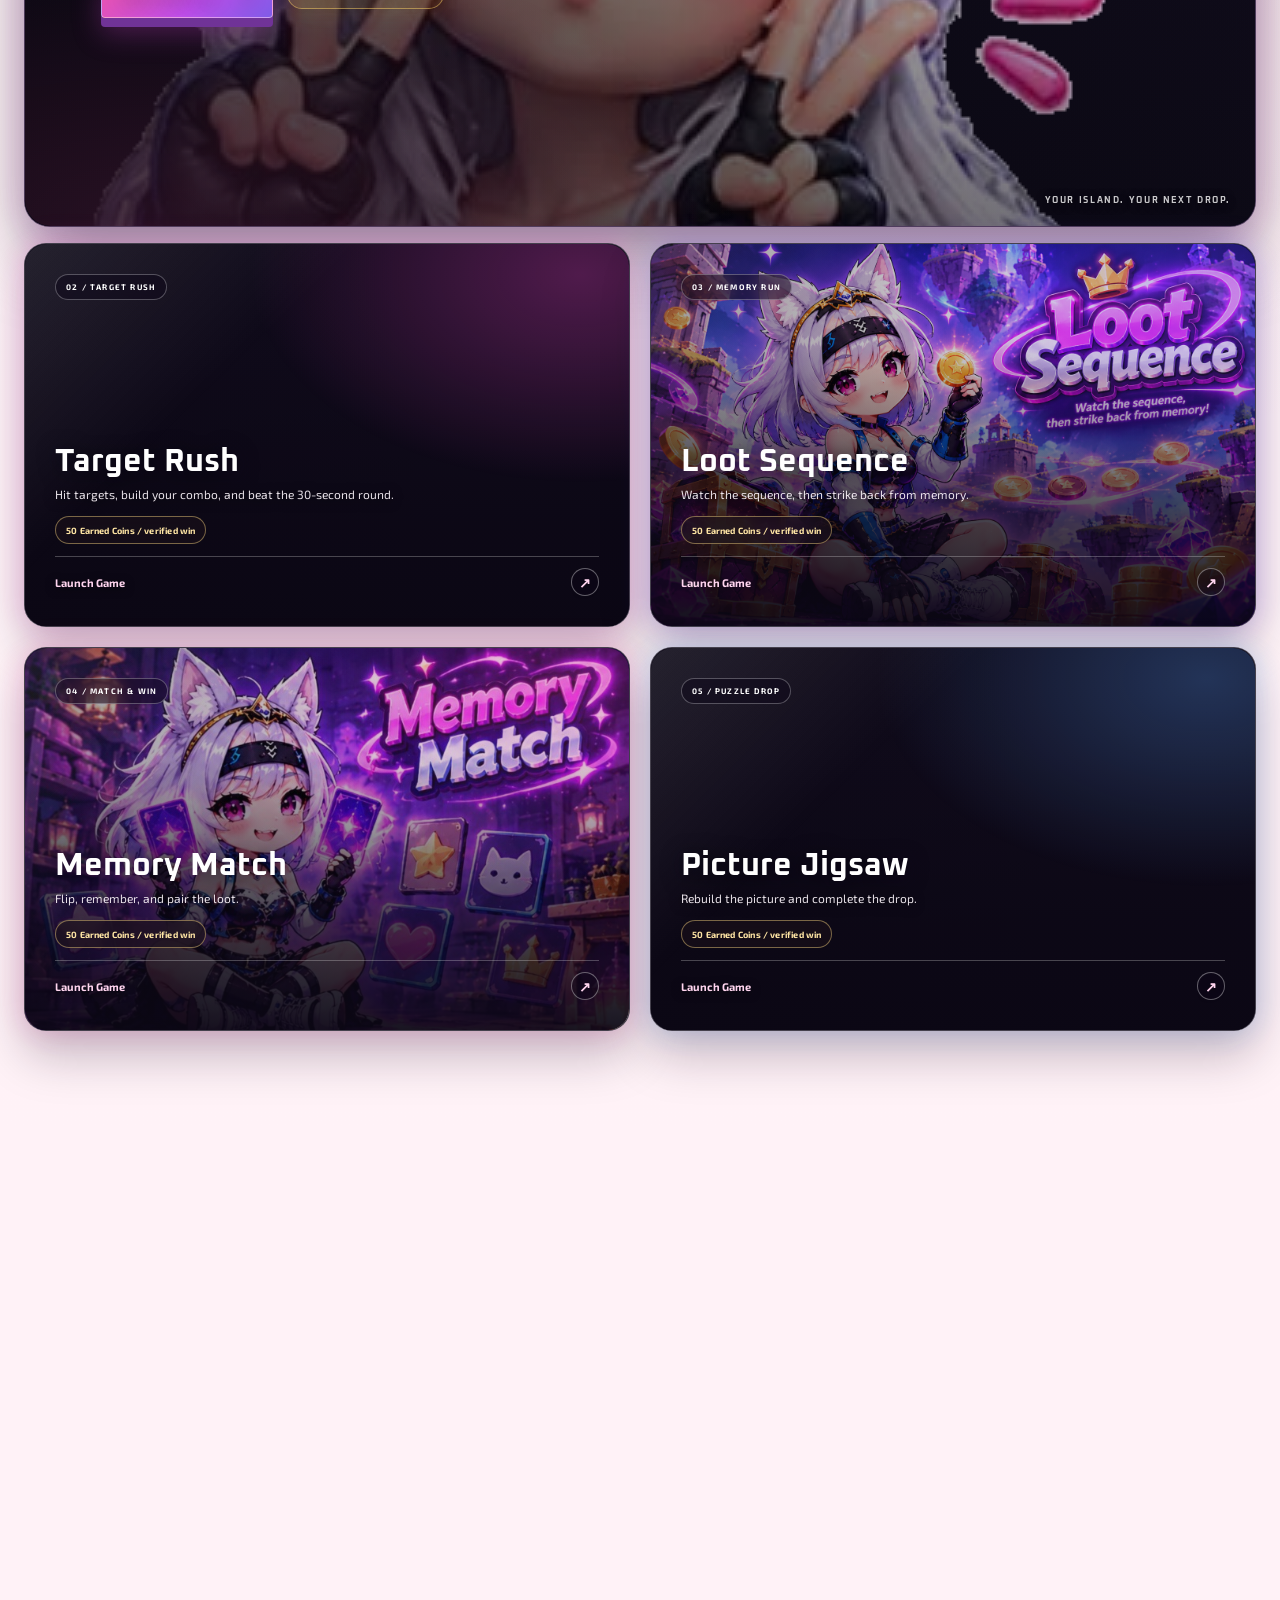
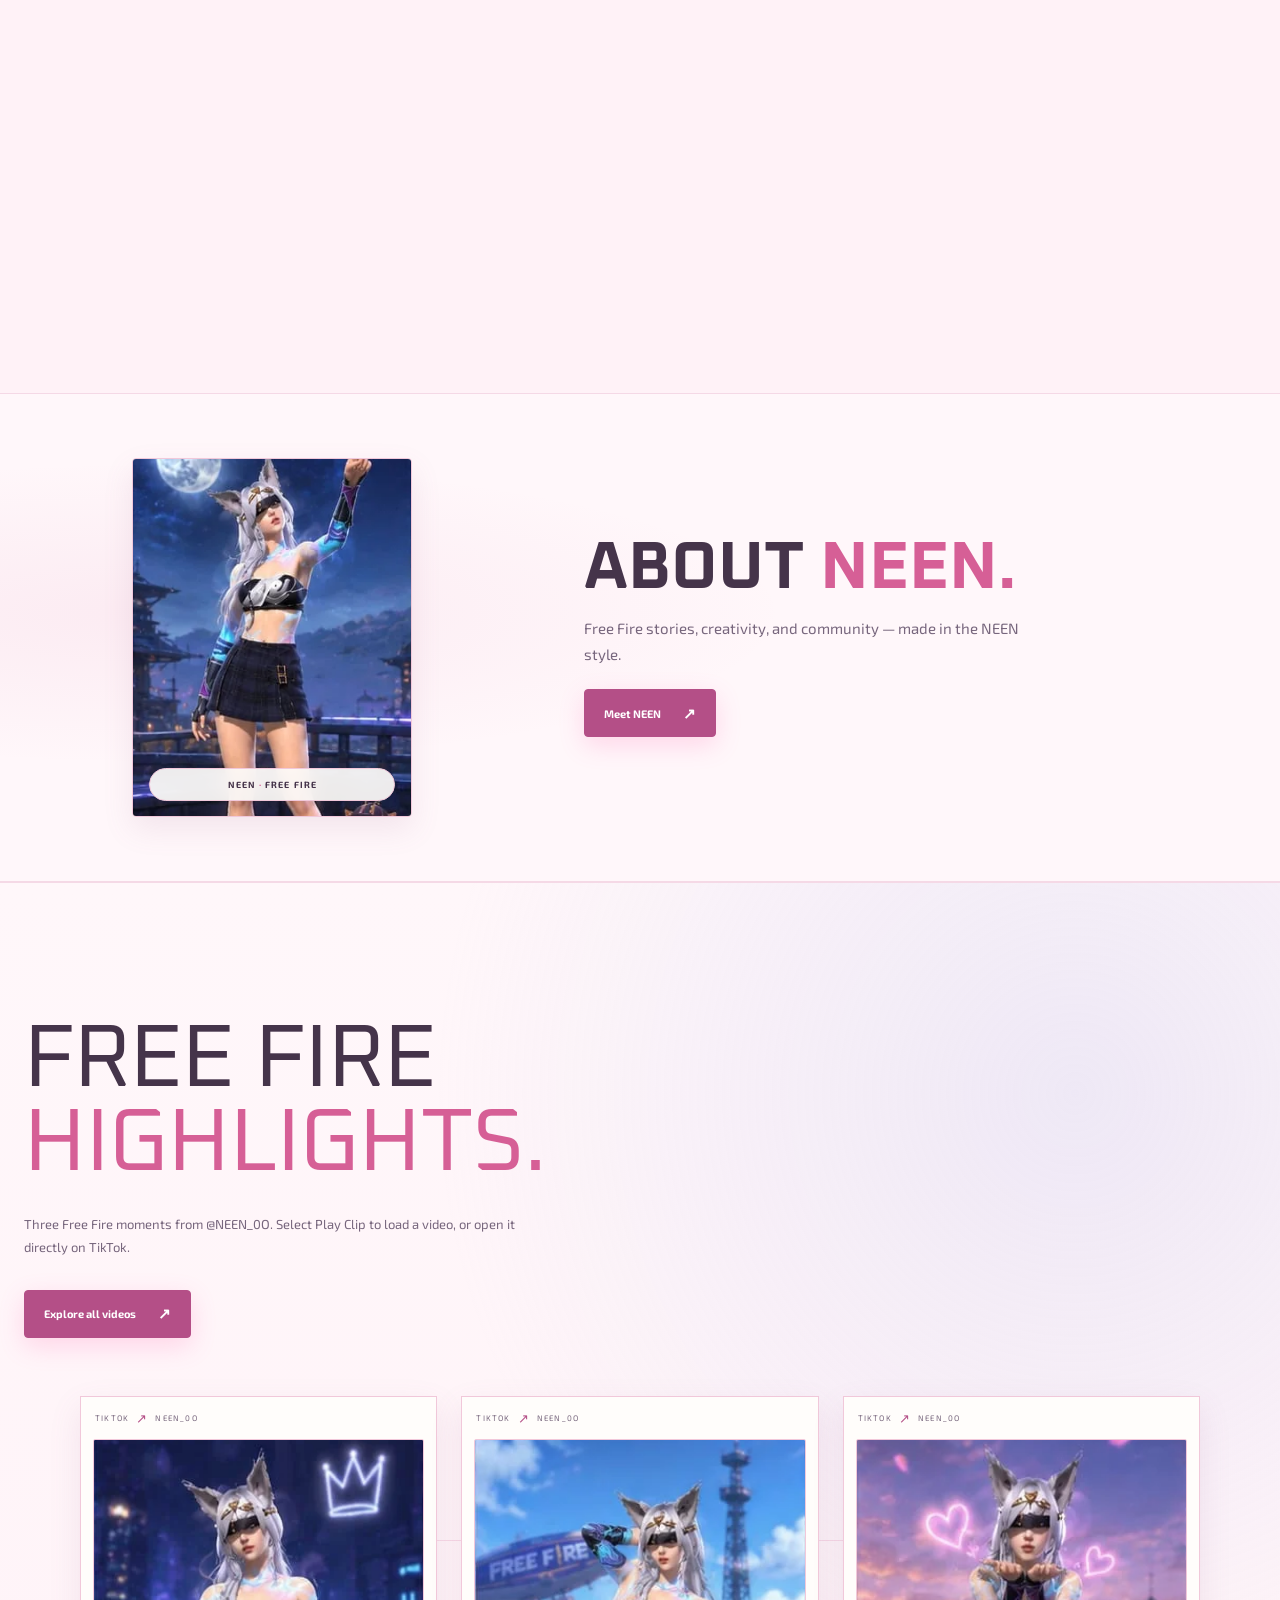
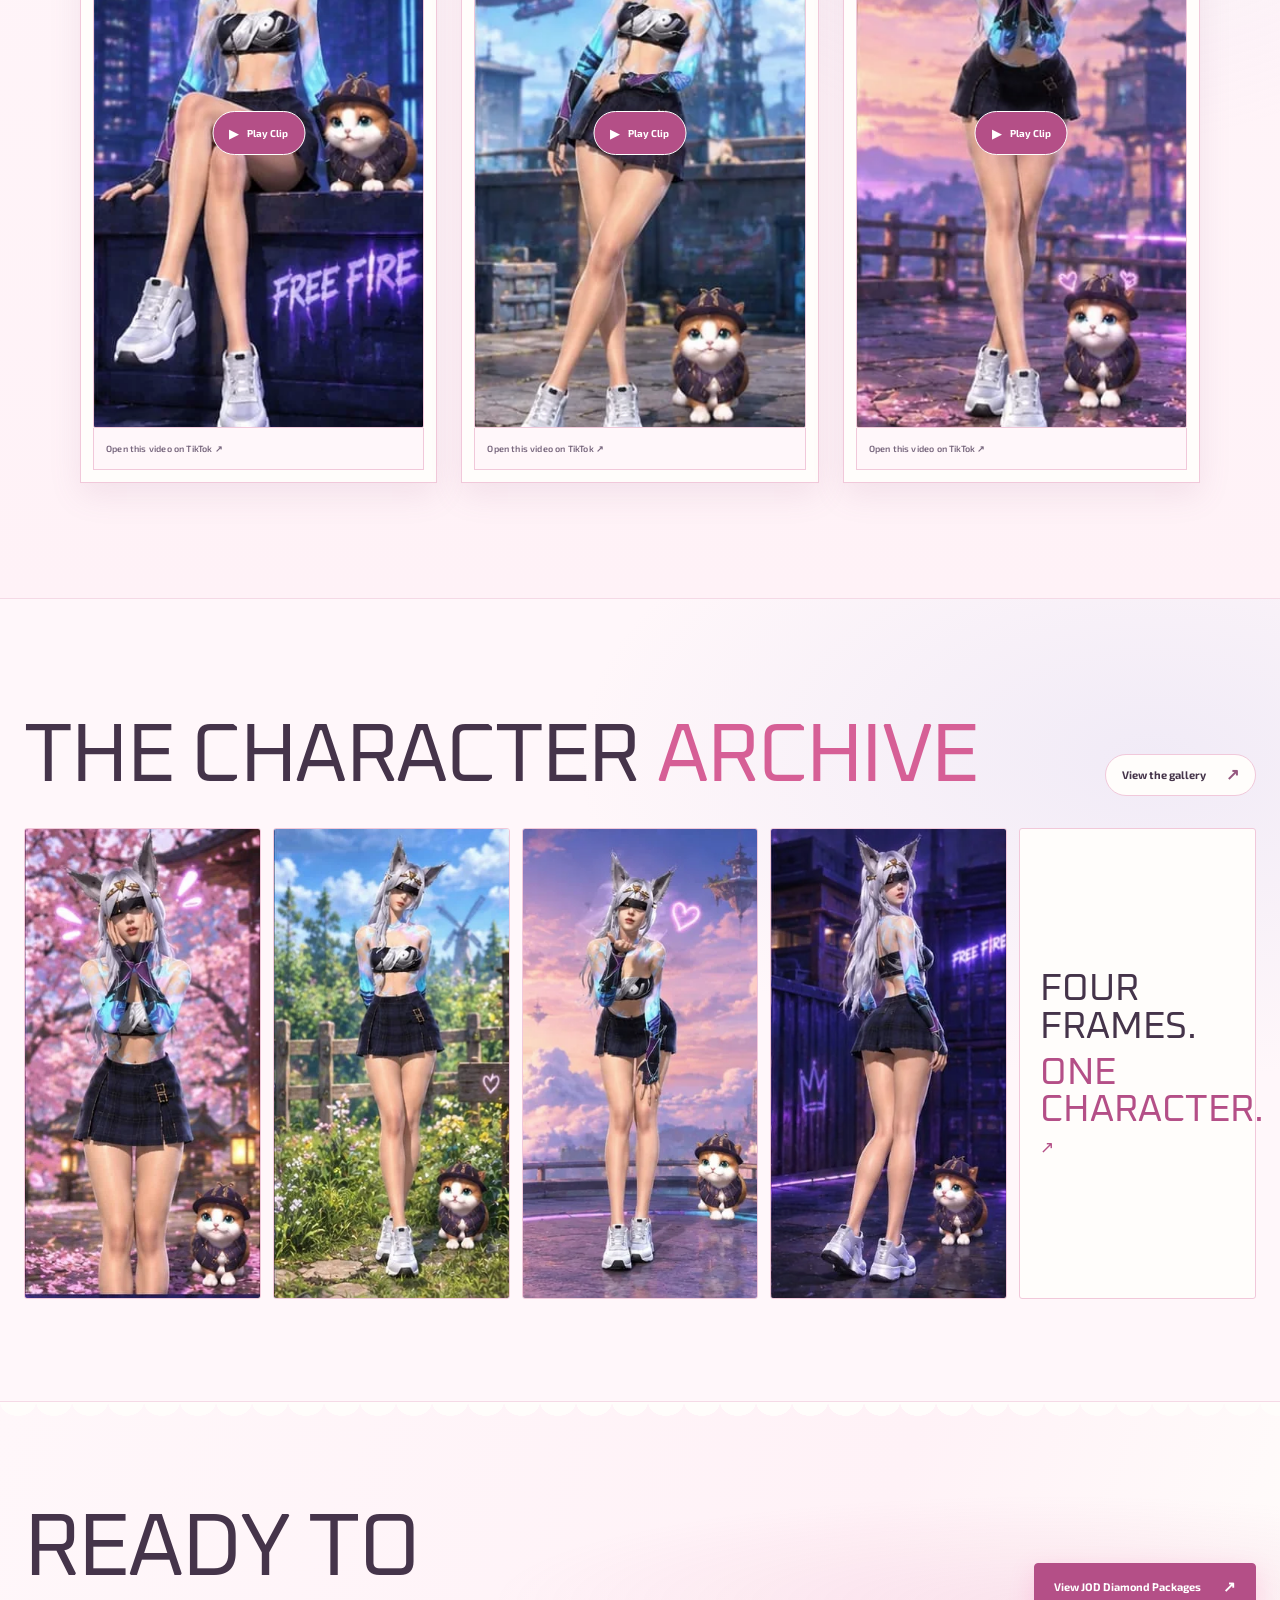
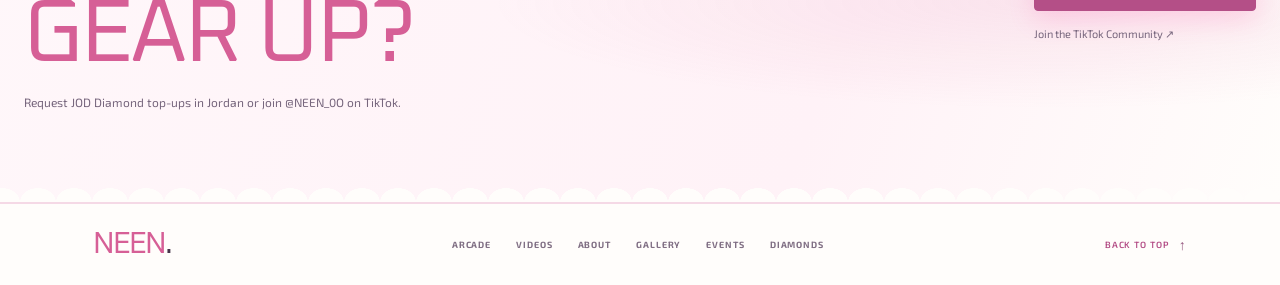
==== commit 42c4a1ba: "Simplify homepage About NEEN section Co-authored-by: Copilot <223556219+Copilot@users.noreply.github" ====
--- a/index.html
+++ b/index.html
@@ -14,6 +14,79 @@
       rel="stylesheet"
     />
     <link rel="stylesheet" href="styles.css?v=20261122ticker2" />
+    <style>
+      #home-about-preview {
+        padding-block: clamp(38px, 5vw, 64px);
+      }
+
+      #home-about-preview .home-about-preview-inner {
+        grid-template-columns: minmax(0, 0.85fr) minmax(0, 1.15fr);
+        align-items: center;
+        gap: clamp(24px, 5vw, 68px);
+      }
+
+      #home-about-preview .home-about-art {
+        width: min(100%, 280px);
+        aspect-ratio: 0.78;
+      }
+
+      #home-about-preview .home-about-copy h2 {
+        margin-top: 0;
+        font-size: clamp(40px, 5.2vw, 66px);
+      }
+
+      #home-about-preview .home-about-description {
+        max-width: 470px;
+        margin-top: 14px;
+        font-size: 15px;
+        line-height: 1.7;
+      }
+
+      #home-about-preview .home-about-actions {
+        margin-top: 22px;
+      }
+
+      @media (max-width: 760px) {
+        #home-about-preview {
+          padding-block: 36px;
+        }
+
+        #home-about-preview .home-about-preview-inner {
+          grid-template-columns: minmax(0, 0.78fr) minmax(0, 1.22fr);
+          gap: 18px;
+        }
+
+        #home-about-preview .home-about-art {
+          width: 100%;
+          aspect-ratio: 0.78;
+        }
+
+        #home-about-preview .home-about-copy h2 {
+          font-size: clamp(25px, 7vw, 42px);
+        }
+
+        #home-about-preview .home-about-description {
+          margin-top: 10px;
+          font-size: 12px;
+          line-height: 1.6;
+        }
+
+        #home-about-preview .home-about-actions {
+          margin-top: 15px;
+        }
+      }
+
+      @media (max-width: 390px) {
+        #home-about-preview .home-about-preview-inner {
+          grid-template-columns: minmax(0, 0.72fr) minmax(0, 1.28fr);
+          gap: 14px;
+        }
+
+        #home-about-preview .home-about-copy h2 {
+          font-size: clamp(23px, 7vw, 30px);
+        }
+      }
+    </style>
     <script src="script.js?v=20261122ticker2" defer></script>
     <script src="homepage-rewards.js" defer></script>
     <script src="hero-loot.js" defer></script>
@@ -208,25 +281,12 @@
               <figcaption>NEEN <span>·</span> FREE FIRE</figcaption>
             </figure>
             <div class="home-about-copy">
-              <p class="eyebrow section-eyebrow">CREATOR SPOTLIGHT <span> / ABOUT NEEN</span></p>
               <h2 id="home-about-title">ABOUT <span>NEEN.</span></h2>
-              <p class="home-about-lede">Welcome to my world of Free Fire!</p>
-              <p class="home-about-description">Free Fire highlights, events, updates, skins, and community rewards — made with creativity, passion, and the NEEN style.</p>
-              <ul class="home-about-topics" aria-label="NEEN content topics">
-                <li>EVENTS</li>
-                <li>UPDATES</li>
-                <li>SKINS</li>
-                <li>REWARDS</li>
-              </ul>
+              <p class="home-about-description">Free Fire stories, creativity, and community — made in the NEEN style.</p>
               <div class="home-about-actions">
                 <a class="button button-primary" href="about.html"><span>Meet NEEN</span><span class="button-arrow" aria-hidden="true">↗</span></a>
-                <a class="text-link" href="gallery.html">Explore character gallery ↗</a>
               </div>
             </div>
-            <blockquote class="home-about-quote">
-              <span aria-hidden="true">“</span>
-              <p>One game. Endless ideas. All NEEN.</p>
-            </blockquote>
           </div>
         </section>
 
--- a/styles.css
+++ b/styles.css
@@ -74,8 +74,6 @@
     150px 170px,
     100% 100%;
   background-repeat: no-repeat, no-repeat, repeat, repeat, repeat, no-repeat;
-  translate: var(--ambient-pointer-x, 0px) var(--ambient-pointer-y, 0px);
-  transition: translate 600ms ease-out;
   animation: neen-ambient-drift 54s ease-in-out infinite alternate;
 }
 
@@ -1474,8 +1472,6 @@
   body::after {
     animation: none;
     opacity: 0.2;
-    translate: none;
-    transition: none;
   }
 }
 
@@ -5475,75 +5471,6 @@
 @media (prefers-reduced-motion: reduce) {
   .falling-flowers {
     display: none;
-  }
-}
-
-@media (hover: hover) and (pointer: fine) {
-  body.neen-cursor-active,
-  body.neen-cursor-active * {
-    cursor: none !important;
-  }
-
-  .neen-cursor {
-    position: fixed;
-    z-index: 9999;
-    top: 0;
-    left: 0;
-    display: block;
-    width: 28px;
-    height: 32px;
-    color: transparent;
-    background: linear-gradient(145deg, var(--pink) 8%, var(--magenta) 70%, var(--lavender));
-    background-clip: text;
-    -webkit-text-fill-color: transparent;
-    font-family: var(--display);
-    font-size: 26px;
-    font-weight: 800;
-    line-height: 1;
-    pointer-events: none;
-    user-select: none;
-    opacity: 0;
-    filter: drop-shadow(0 1px 1px rgb(180 79 135 / 25%));
-    will-change: transform;
-    transition: opacity 100ms ease;
-  }
-
-  .neen-cursor.is-visible {
-    opacity: 1;
-  }
-
-  .neen-cursor::after {
-    position: absolute;
-    top: 1px;
-    right: 0;
-    width: 8px;
-    height: 8px;
-    border: 1.5px solid var(--surface);
-    border-radius: 50%;
-    background: var(--lavender);
-    box-shadow: 0 0 0 1px var(--magenta);
-    content: "";
-    opacity: 0;
-    transform: scale(0.5);
-    transition: opacity 120ms ease, transform 120ms ease;
-  }
-
-  .neen-cursor.is-interactive::after {
-    opacity: 1;
-    transform: scale(1);
-  }
-
-  .neen-cursor.is-disabled::after {
-    background: linear-gradient(45deg, transparent 43%, var(--magenta) 45% 55%, transparent 57%), var(--lavender);
-    opacity: 1;
-    transform: scale(1);
-  }
-}
-
-@media (prefers-reduced-motion: reduce) and (hover: hover) and (pointer: fine) {
-  .neen-cursor,
-  .neen-cursor::after {
-    transition: none;
   }
 }
 
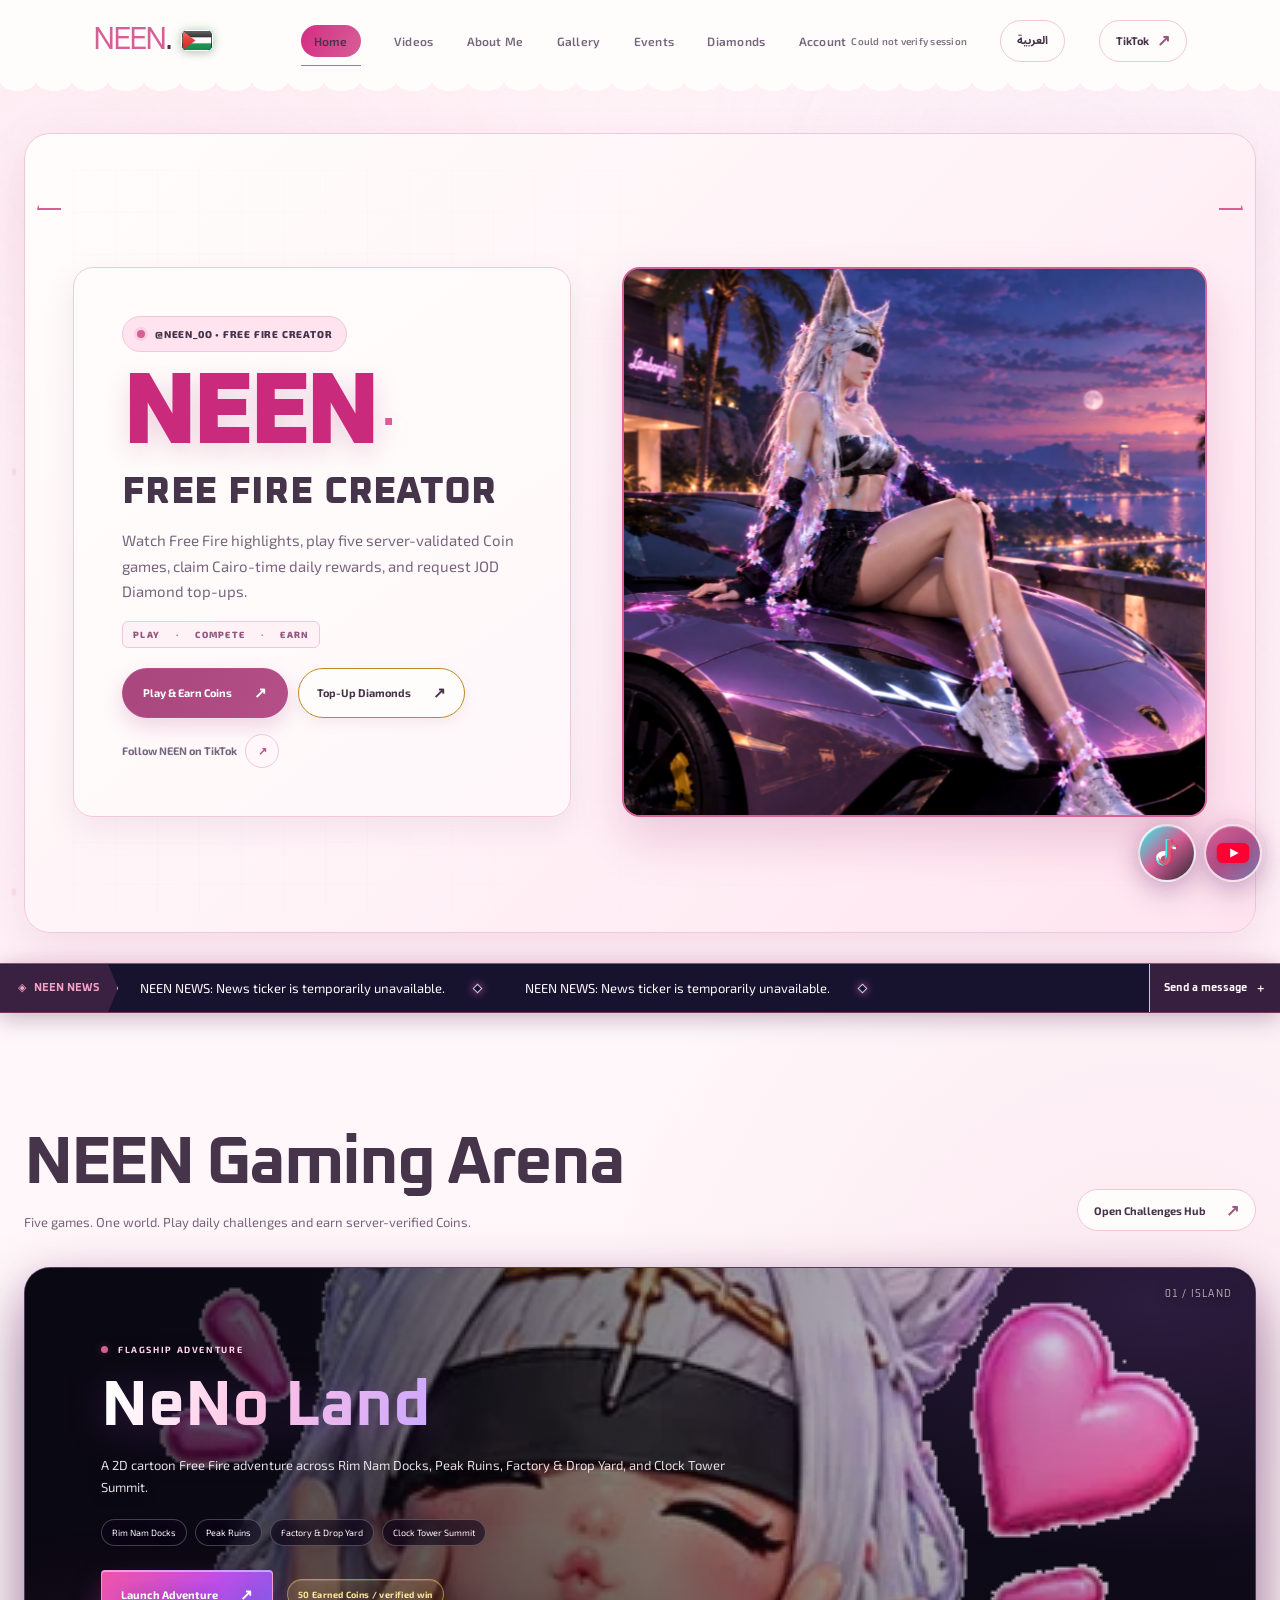
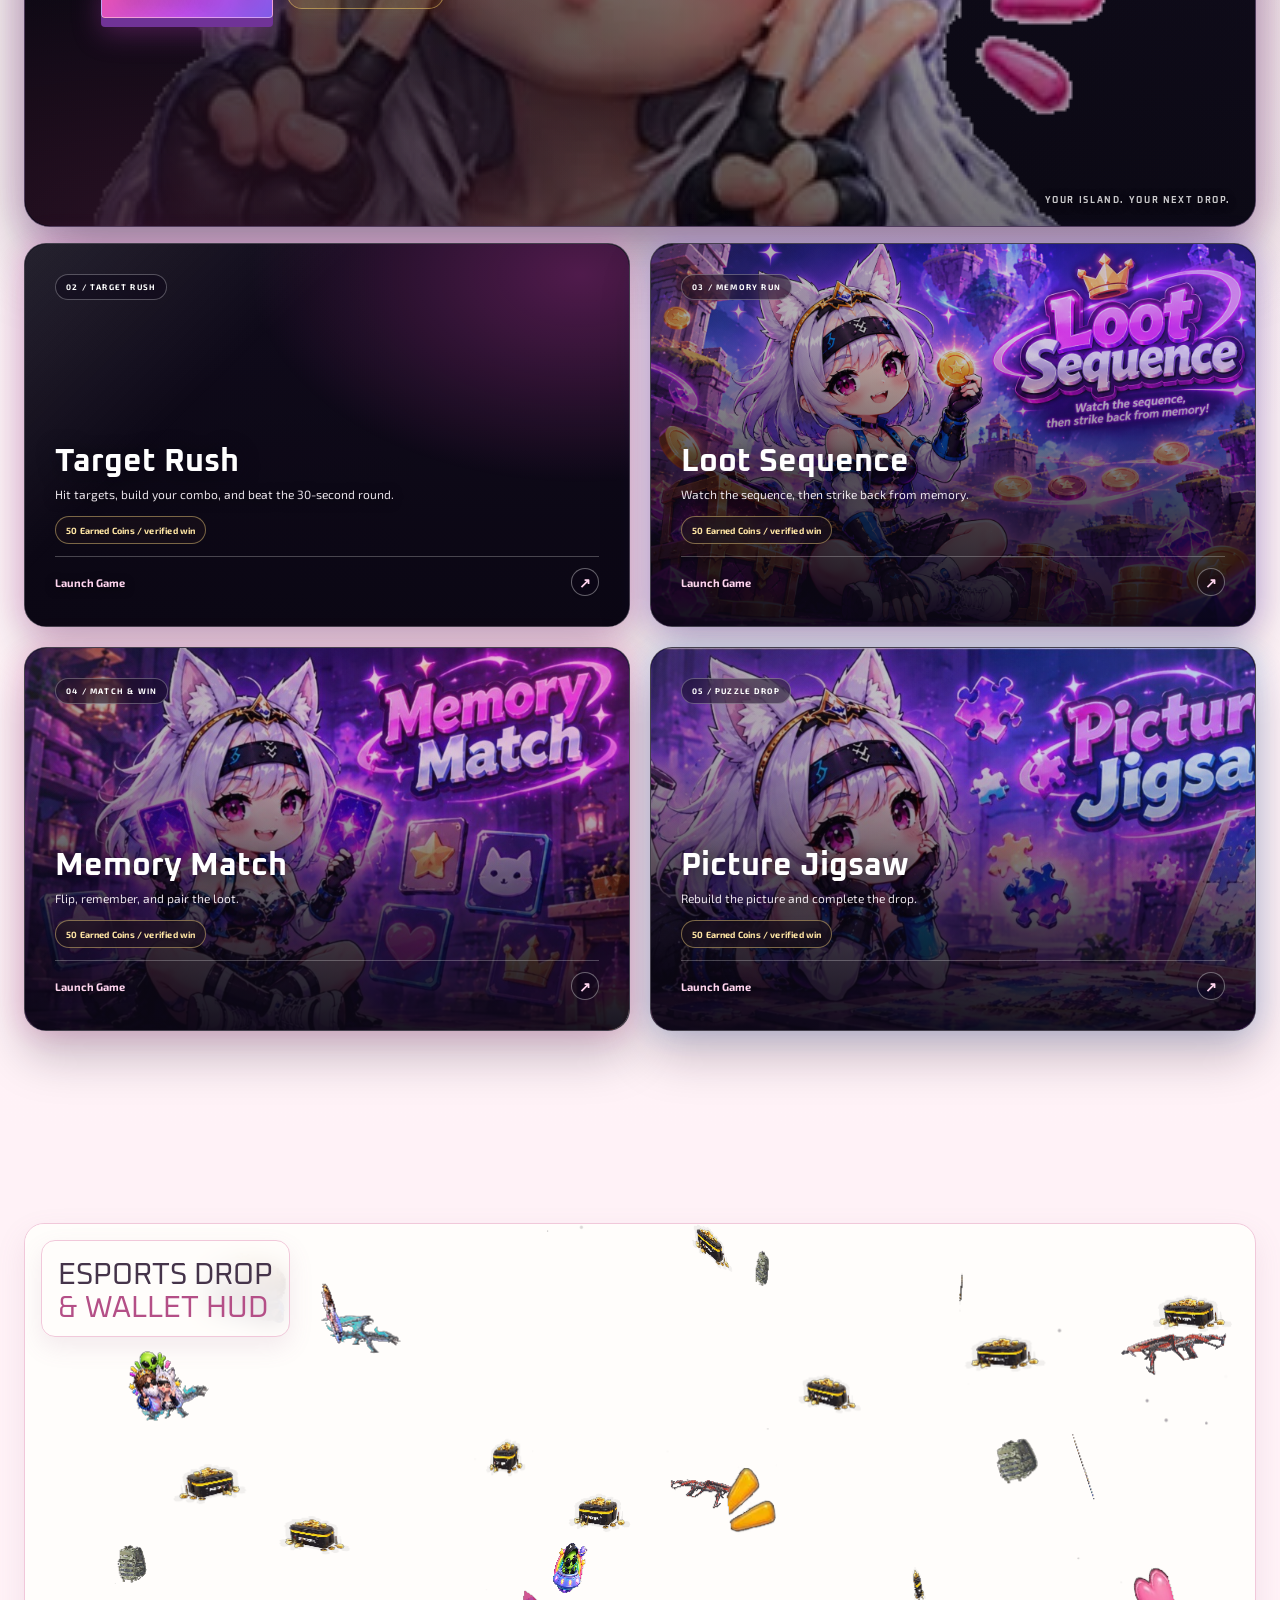
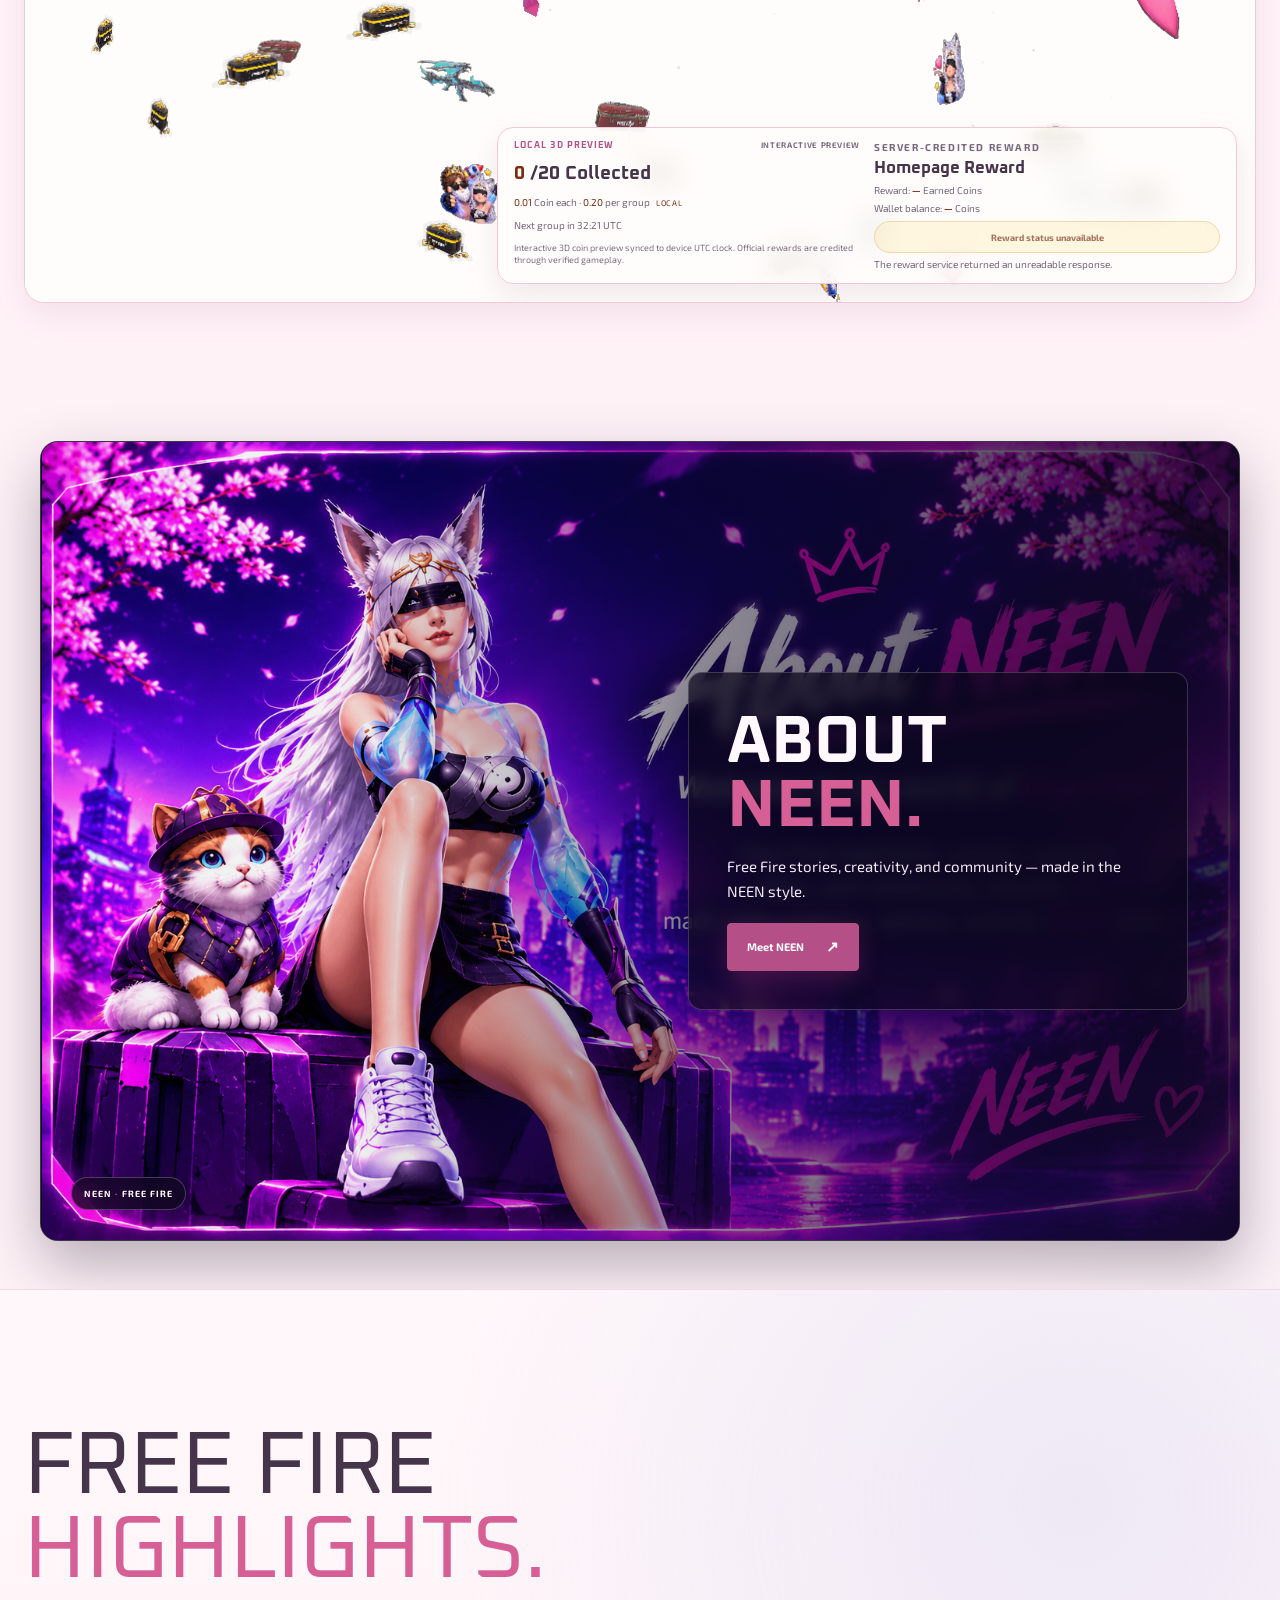
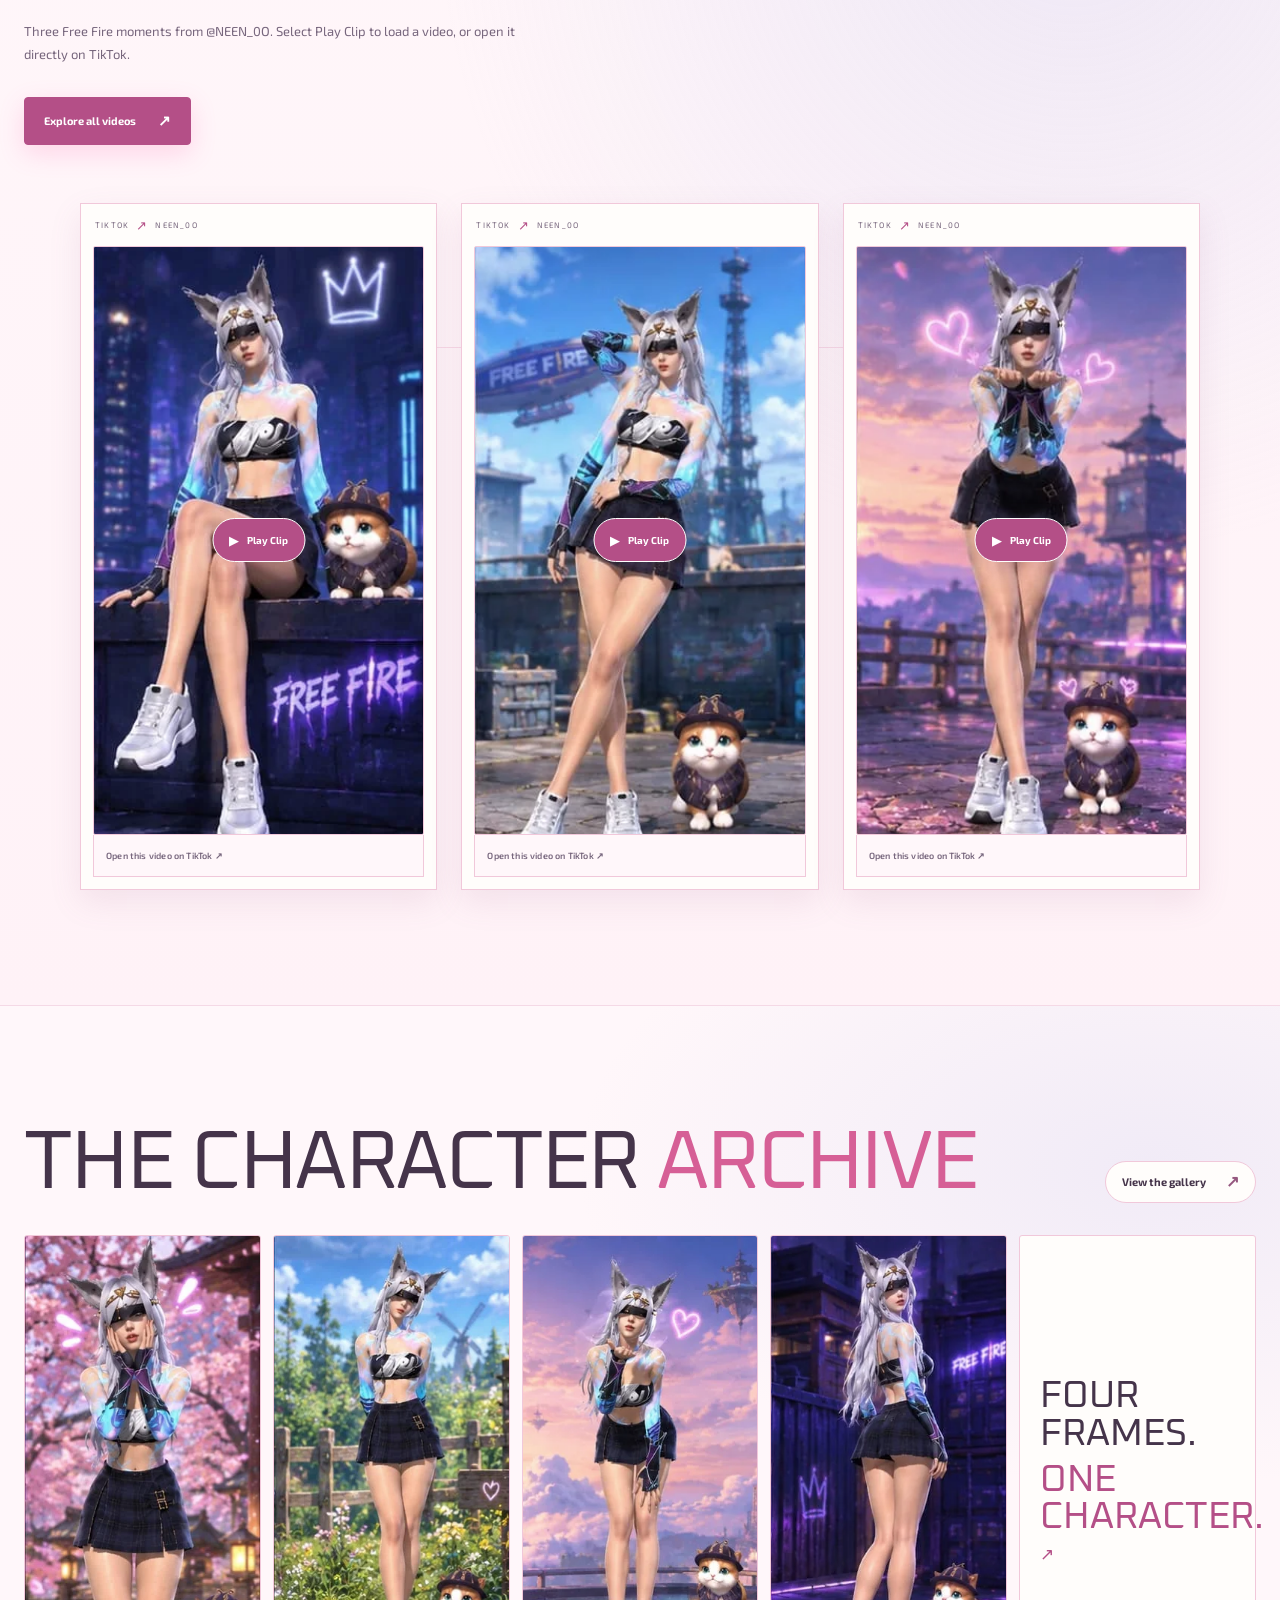
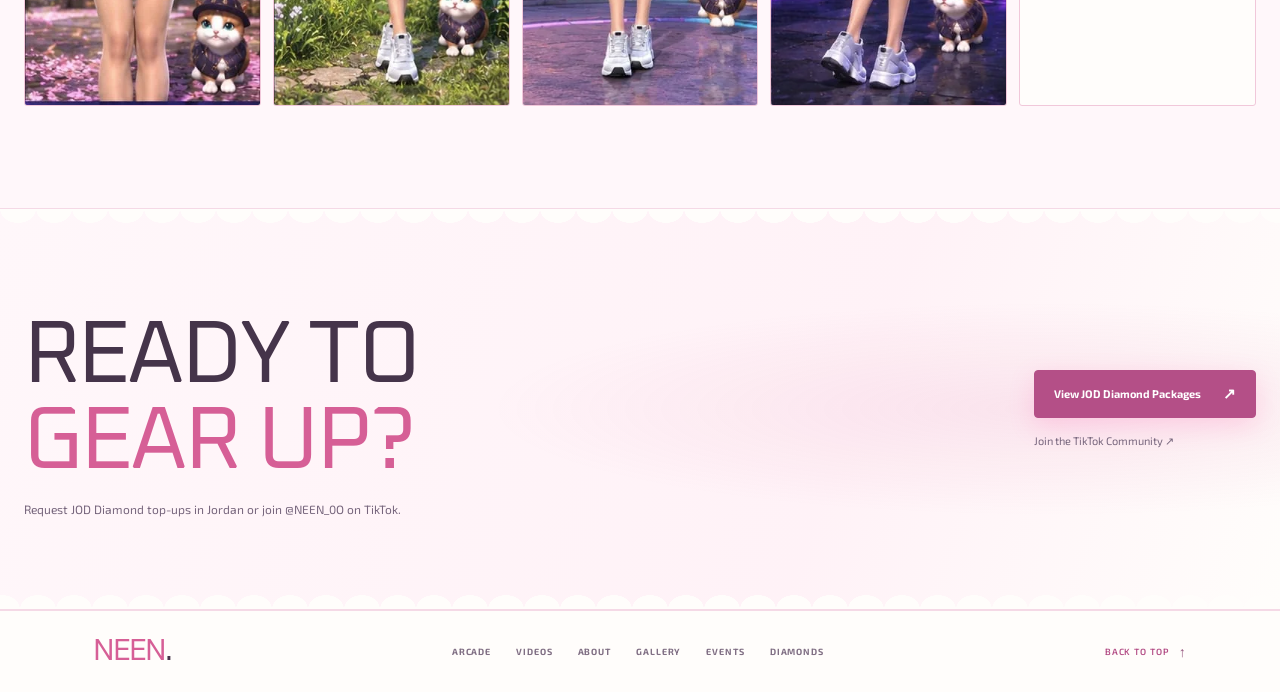
==== commit 2aec3b29: "Use full image in homepage About card Co-authored-by: Copilot <223556219+Copilot@users.noreply.githu" ====
--- a/index.html
+++ b/index.html
@@ -16,74 +16,159 @@
     <link rel="stylesheet" href="styles.css?v=20261122ticker2" />
     <style>
       #home-about-preview {
-        padding-block: clamp(38px, 5vw, 64px);
+        padding-block: clamp(24px, 4vw, 48px);
+        border: 0;
+        background: transparent;
       }
 
       #home-about-preview .home-about-preview-inner {
-        grid-template-columns: minmax(0, 0.85fr) minmax(0, 1.15fr);
+        position: relative;
+        display: grid;
+        width: min(100%, 1200px);
+        aspect-ratio: 3 / 2;
+        grid-template-columns: minmax(0, 1fr);
         align-items: center;
-        gap: clamp(24px, 5vw, 68px);
+        overflow: hidden;
+        border: 1px solid rgb(255 255 255 / 18%);
+        border-radius: 18px;
+        background: #100820;
+        box-shadow: 0 24px 60px rgb(15 6 29 / 30%);
       }
 
       #home-about-preview .home-about-art {
-        width: min(100%, 280px);
-        aspect-ratio: 0.78;
+        position: absolute;
+        z-index: 0;
+        inset: 0;
+        width: 100%;
+        height: 100%;
+        aspect-ratio: 3 / 2;
+        margin: 0;
+        border: 0;
+        border-radius: 0;
+        background: #100820;
+        box-shadow: none;
+        pointer-events: none;
+      }
+
+      #home-about-preview .home-about-art::after {
+        position: absolute;
+        inset: 0;
+        background: linear-gradient(90deg, rgb(16 8 32 / 5%) 26%, rgb(16 8 32 / 48%) 56%, rgb(16 8 32 / 84%) 100%);
+        content: "";
+      }
+
+      #home-about-preview .home-about-art img {
+        object-fit: contain;
+        object-position: center;
+      }
+
+      #home-about-preview .home-about-art figcaption {
+        z-index: 2;
+        right: auto;
+        bottom: clamp(14px, 2.4vw, 30px);
+        left: clamp(14px, 2.4vw, 30px);
+        width: max-content;
+        max-width: calc(100% - 28px);
+        border-color: rgb(255 255 255 / 22%);
+        background: rgb(16 8 32 / 76%);
+        color: #fff8fc;
+      }
+
+      #home-about-preview .home-about-copy {
+        position: relative;
+        z-index: 1;
+        width: min(48%, 500px);
+        justify-self: end;
+        margin: clamp(20px, 4vw, 54px);
+        padding: clamp(18px, 3vw, 38px);
+        border: 1px solid rgb(255 255 255 / 18%);
+        border-radius: 14px;
+        background: rgb(12 7 28 / 72%);
+        box-shadow: 0 18px 44px rgb(7 3 18 / 25%);
+        backdrop-filter: blur(8px);
       }
 
       #home-about-preview .home-about-copy h2 {
         margin-top: 0;
-        font-size: clamp(40px, 5.2vw, 66px);
+        font-size: clamp(34px, 5.2vw, 66px);
+        color: #fff8fc;
       }
 
       #home-about-preview .home-about-description {
-        max-width: 470px;
+        max-width: 440px;
         margin-top: 14px;
+        color: #f2eaf5;
         font-size: 15px;
         line-height: 1.7;
       }
 
       #home-about-preview .home-about-actions {
-        margin-top: 22px;
+        margin-top: 18px;
       }
 
       @media (max-width: 760px) {
         #home-about-preview {
-          padding-block: 36px;
+          padding-block: 24px;
         }
 
         #home-about-preview .home-about-preview-inner {
-          grid-template-columns: minmax(0, 0.78fr) minmax(0, 1.22fr);
-          gap: 18px;
-        }
-
-        #home-about-preview .home-about-art {
           width: 100%;
-          aspect-ratio: 0.78;
+          aspect-ratio: 3 / 2;
+          border-radius: 12px;
+        }
+
+        #home-about-preview .home-about-art::after {
+          background: linear-gradient(0deg, rgb(16 8 32 / 86%) 0%, rgb(16 8 32 / 55%) 62%, rgb(16 8 32 / 8%) 100%);
+        }
+
+        #home-about-preview .home-about-art figcaption {
+          bottom: 10px;
+          left: 10px;
+          padding: 6px 9px;
+          font-size: 8px;
+        }
+
+        #home-about-preview .home-about-copy {
+          width: min(76%, 390px);
+          margin: 12px;
+          padding: 13px 15px;
+          border-radius: 10px;
         }
 
         #home-about-preview .home-about-copy h2 {
-          font-size: clamp(25px, 7vw, 42px);
+          font-size: clamp(24px, 7vw, 42px);
         }
 
         #home-about-preview .home-about-description {
-          margin-top: 10px;
+          margin-top: 8px;
           font-size: 12px;
           line-height: 1.6;
         }
 
         #home-about-preview .home-about-actions {
-          margin-top: 15px;
+          margin-top: 10px;
+        }
+
+        #home-about-preview .home-about-actions .button {
+          min-height: 40px;
+          padding-inline: 14px;
+          font-size: 11px;
         }
       }
 
       @media (max-width: 390px) {
-        #home-about-preview .home-about-preview-inner {
-          grid-template-columns: minmax(0, 0.72fr) minmax(0, 1.28fr);
-          gap: 14px;
+        #home-about-preview .home-about-copy {
+          width: min(82%, 350px);
+          margin: 9px;
+          padding: 10px 12px;
         }
 
         #home-about-preview .home-about-copy h2 {
-          font-size: clamp(23px, 7vw, 30px);
+          font-size: clamp(22px, 7vw, 28px);
+        }
+
+        #home-about-preview .home-about-description {
+          font-size: 11px;
         }
       }
     </style>
@@ -277,7 +362,7 @@
         <section class="home-about-preview creator-spotlight" id="home-about-preview" aria-labelledby="home-about-title">
           <div class="home-about-preview-inner section-wrap">
             <figure class="home-about-art">
-              <img src="neno/WhatsApp%20Image%202026-10-29%20at%2011.23.14%20PM.webp" alt="NEEN's Free Fire character posing beneath a full moon on a rooftop" loading="lazy" decoding="async" />
+              <img src="about/Neon%20Cherry%20Blossom%20About%20NEEN.png" alt="NEEN against a neon cherry blossom city background" loading="lazy" decoding="async" />
               <figcaption>NEEN <span>·</span> FREE FIRE</figcaption>
             </figure>
             <div class="home-about-copy">
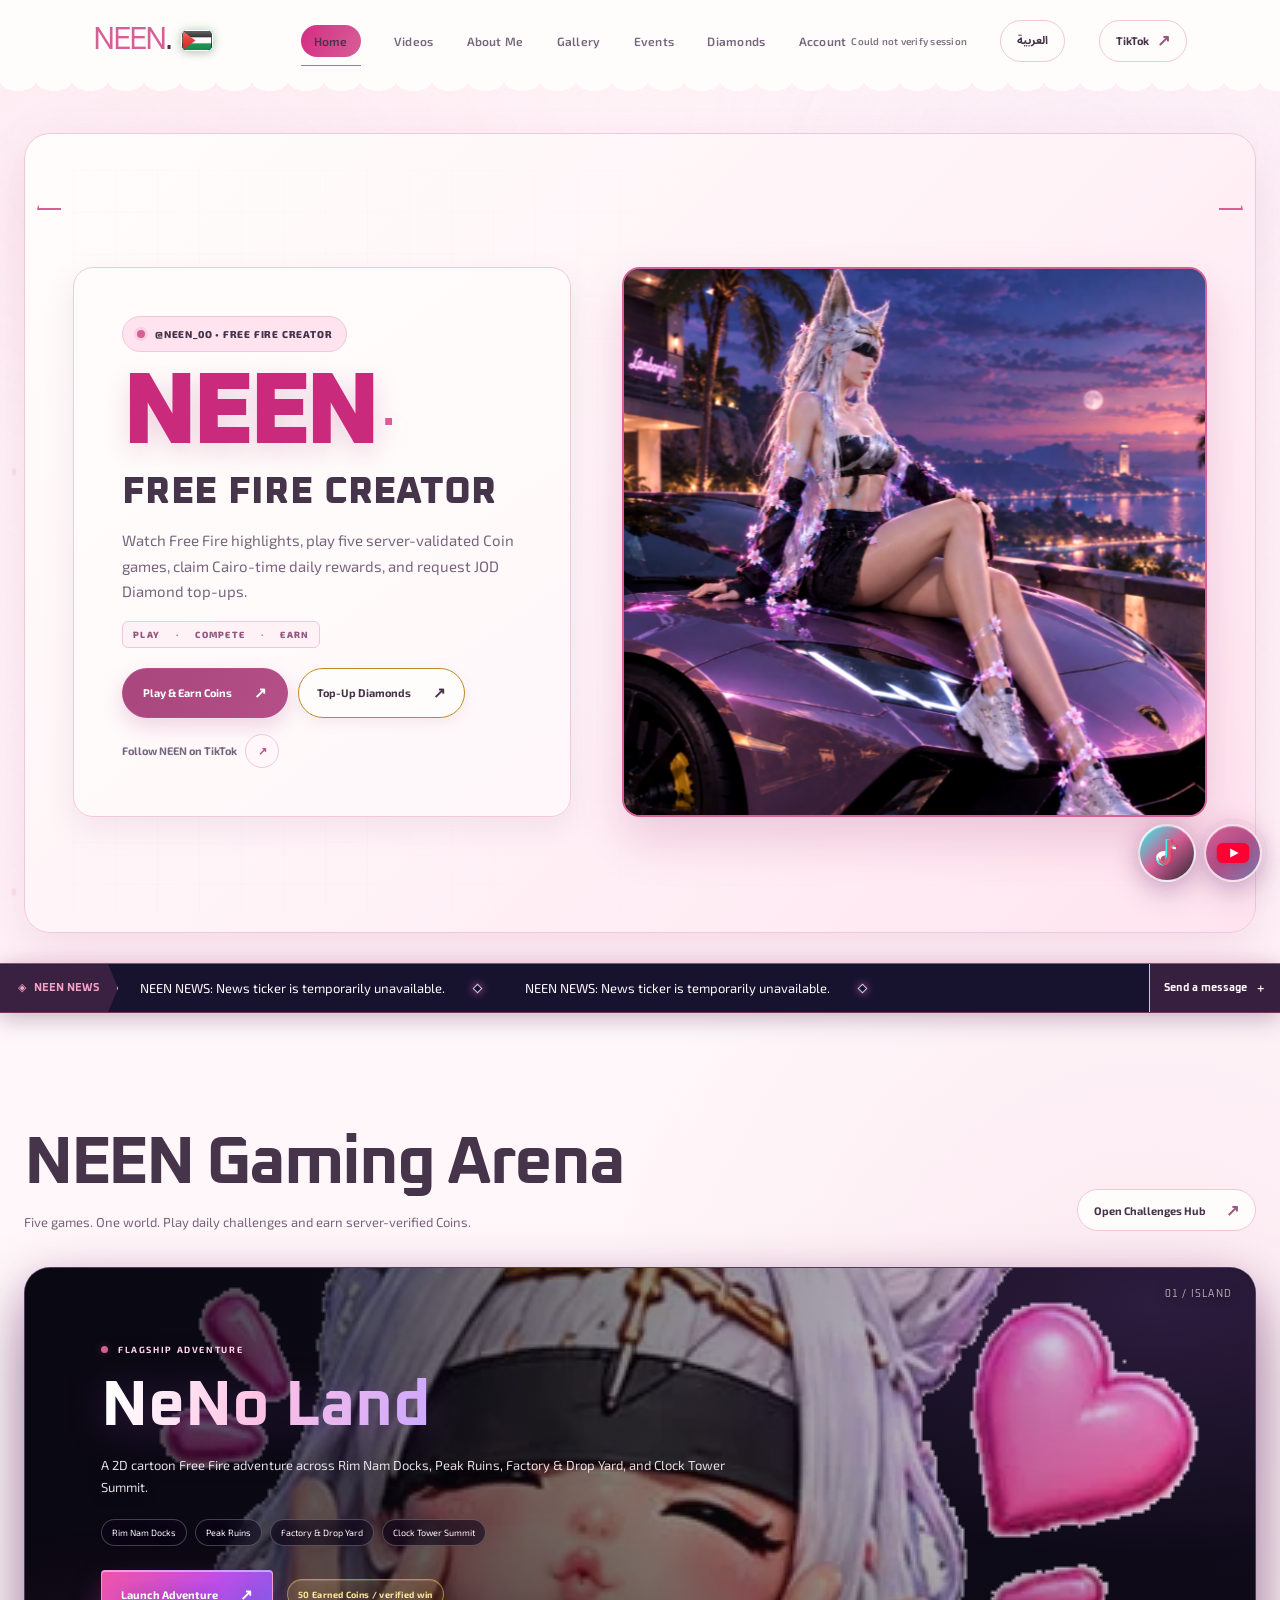
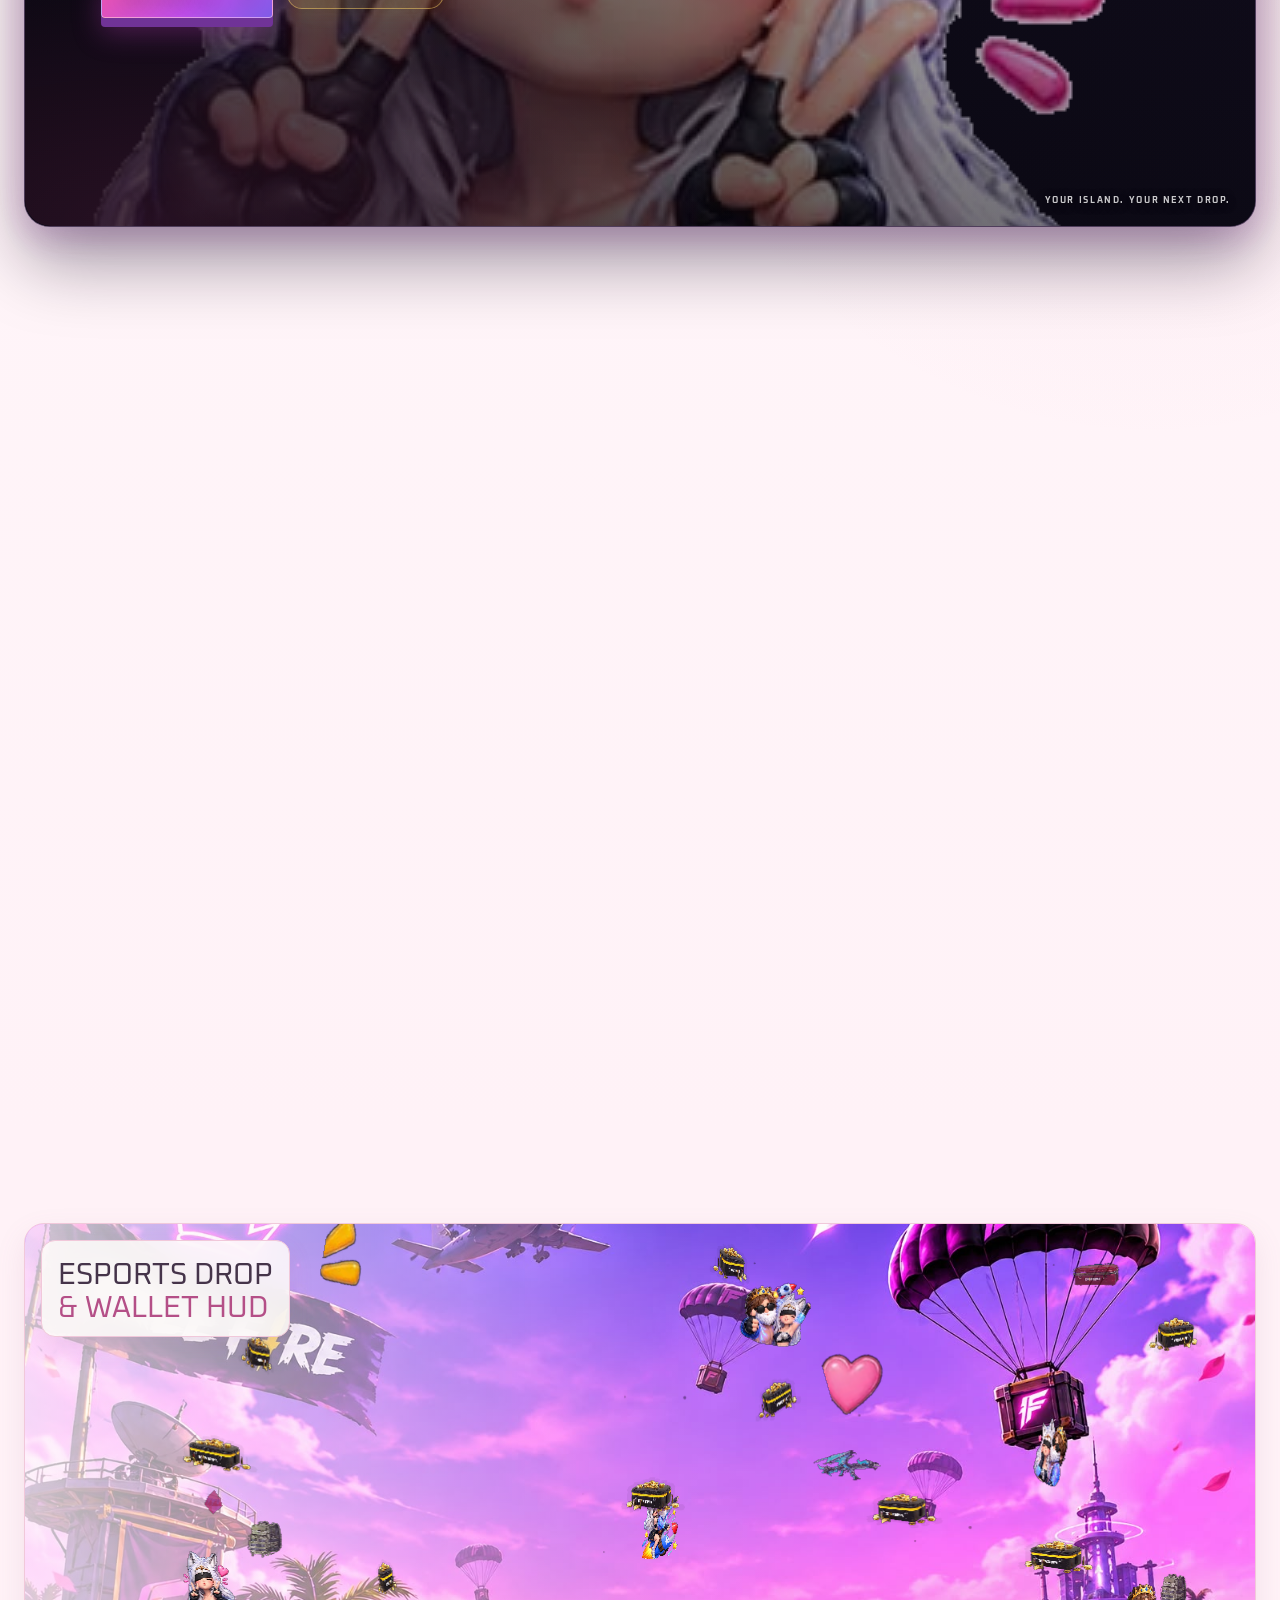
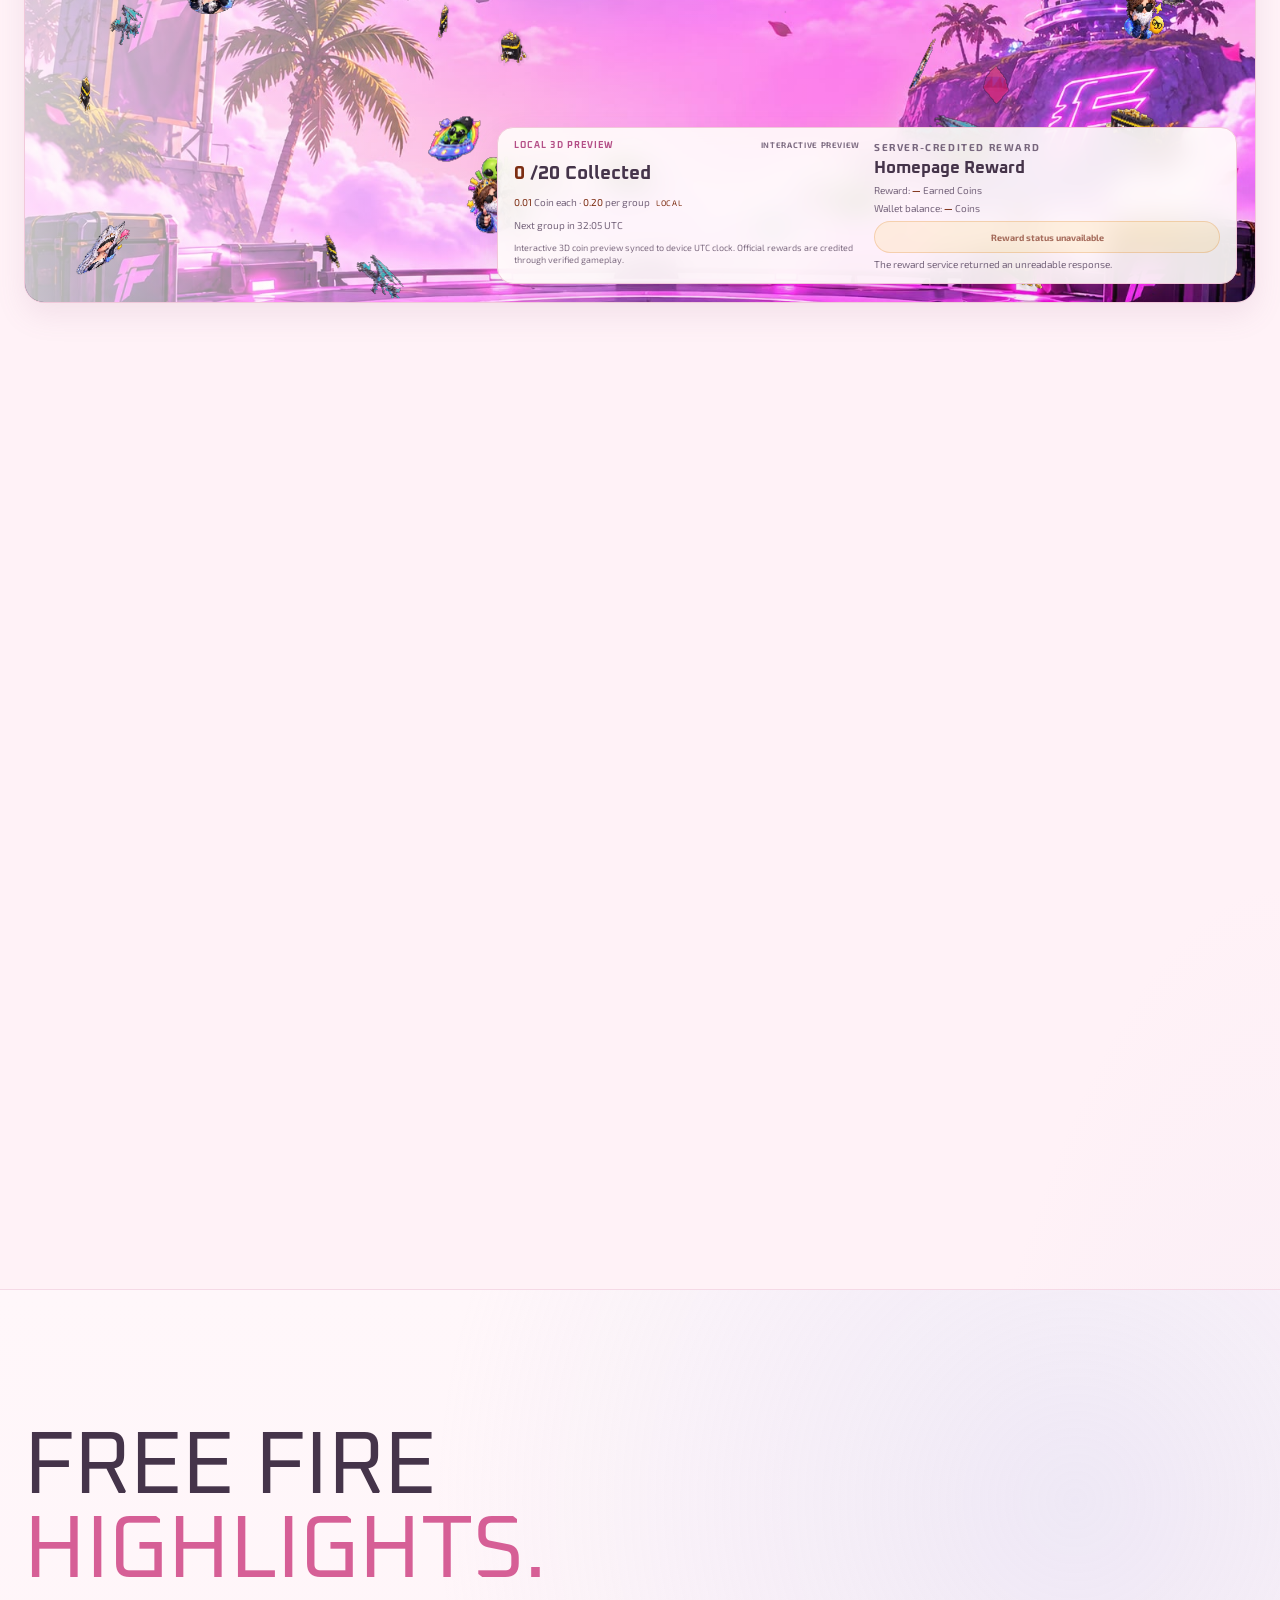
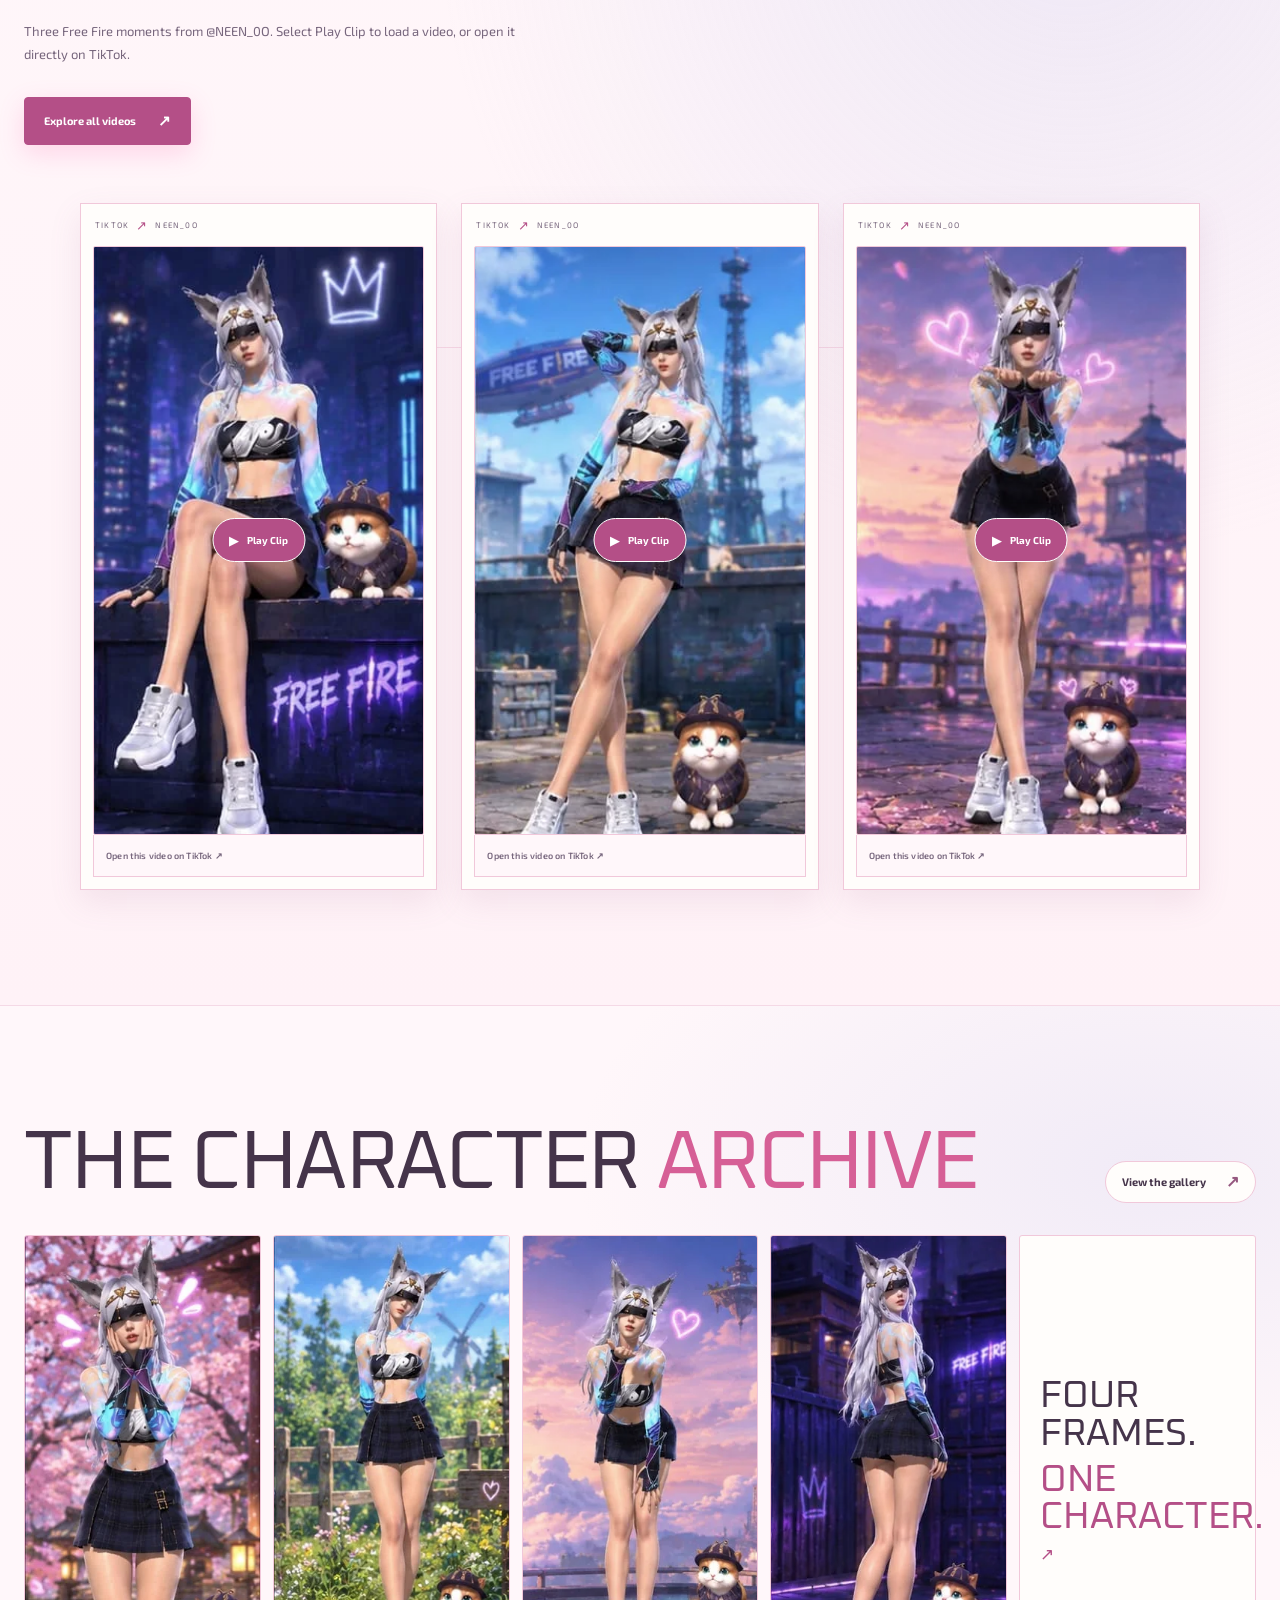
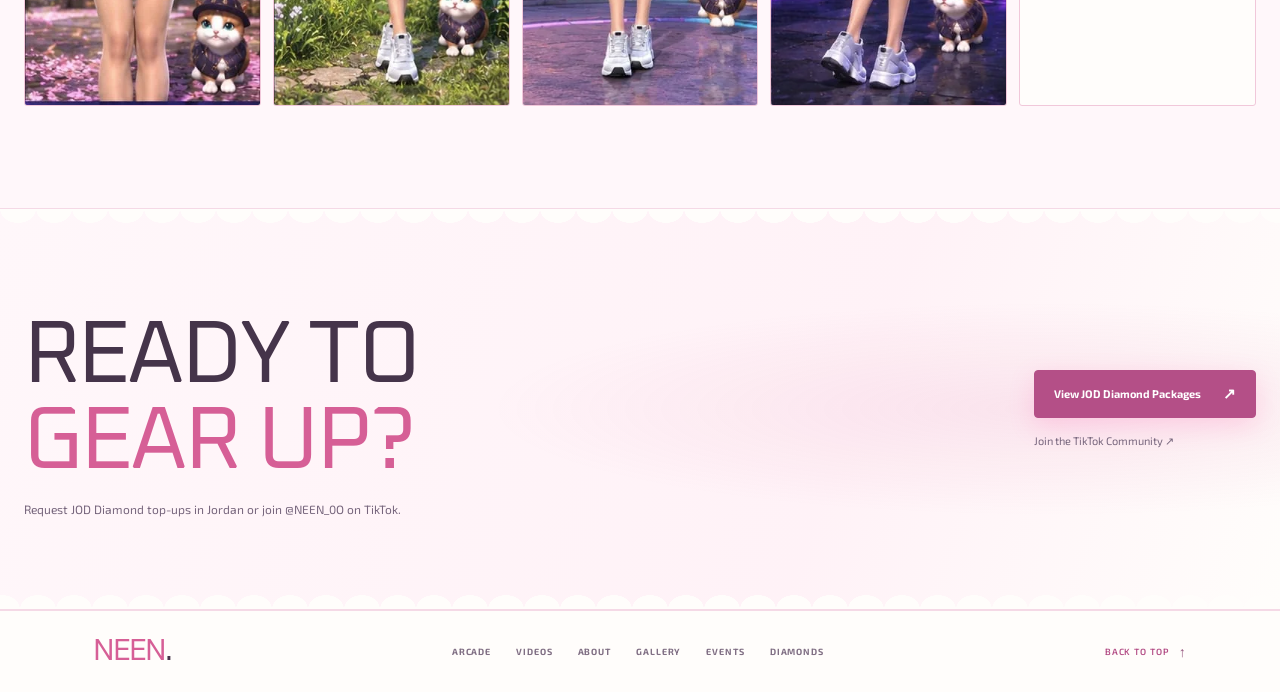
==== commit f6484524: "Make homepage About image a clean link Co-authored-by: Copilot <223556219+Copilot@users.noreply.gith" ====
--- a/index.html
+++ b/index.html
@@ -23,11 +23,9 @@
 
       #home-about-preview .home-about-preview-inner {
         position: relative;
-        display: grid;
+        display: block;
         width: min(100%, 1200px);
         aspect-ratio: 3 / 2;
-        grid-template-columns: minmax(0, 1fr);
-        align-items: center;
         overflow: hidden;
         border: 1px solid rgb(255 255 255 / 18%);
         border-radius: 18px;
@@ -35,75 +33,18 @@
         box-shadow: 0 24px 60px rgb(15 6 29 / 30%);
       }
 
-      #home-about-preview .home-about-art {
+      #home-about-preview .home-about-image-link {
         position: absolute;
-        z-index: 0;
         inset: 0;
+        display: block;
+      }
+
+      #home-about-preview .home-about-image-link img {
+        display: block;
         width: 100%;
         height: 100%;
-        aspect-ratio: 3 / 2;
-        margin: 0;
-        border: 0;
-        border-radius: 0;
-        background: #100820;
-        box-shadow: none;
-        pointer-events: none;
-      }
-
-      #home-about-preview .home-about-art::after {
-        position: absolute;
-        inset: 0;
-        background: linear-gradient(90deg, rgb(16 8 32 / 5%) 26%, rgb(16 8 32 / 48%) 56%, rgb(16 8 32 / 84%) 100%);
-        content: "";
-      }
-
-      #home-about-preview .home-about-art img {
         object-fit: contain;
         object-position: center;
-      }
-
-      #home-about-preview .home-about-art figcaption {
-        z-index: 2;
-        right: auto;
-        bottom: clamp(14px, 2.4vw, 30px);
-        left: clamp(14px, 2.4vw, 30px);
-        width: max-content;
-        max-width: calc(100% - 28px);
-        border-color: rgb(255 255 255 / 22%);
-        background: rgb(16 8 32 / 76%);
-        color: #fff8fc;
-      }
-
-      #home-about-preview .home-about-copy {
-        position: relative;
-        z-index: 1;
-        width: min(48%, 500px);
-        justify-self: end;
-        margin: clamp(20px, 4vw, 54px);
-        padding: clamp(18px, 3vw, 38px);
-        border: 1px solid rgb(255 255 255 / 18%);
-        border-radius: 14px;
-        background: rgb(12 7 28 / 72%);
-        box-shadow: 0 18px 44px rgb(7 3 18 / 25%);
-        backdrop-filter: blur(8px);
-      }
-
-      #home-about-preview .home-about-copy h2 {
-        margin-top: 0;
-        font-size: clamp(34px, 5.2vw, 66px);
-        color: #fff8fc;
-      }
-
-      #home-about-preview .home-about-description {
-        max-width: 440px;
-        margin-top: 14px;
-        color: #f2eaf5;
-        font-size: 15px;
-        line-height: 1.7;
-      }
-
-      #home-about-preview .home-about-actions {
-        margin-top: 18px;
       }
 
       @media (max-width: 760px) {
@@ -115,60 +56,6 @@
           width: 100%;
           aspect-ratio: 3 / 2;
           border-radius: 12px;
-        }
-
-        #home-about-preview .home-about-art::after {
-          background: linear-gradient(0deg, rgb(16 8 32 / 86%) 0%, rgb(16 8 32 / 55%) 62%, rgb(16 8 32 / 8%) 100%);
-        }
-
-        #home-about-preview .home-about-art figcaption {
-          bottom: 10px;
-          left: 10px;
-          padding: 6px 9px;
-          font-size: 8px;
-        }
-
-        #home-about-preview .home-about-copy {
-          width: min(76%, 390px);
-          margin: 12px;
-          padding: 13px 15px;
-          border-radius: 10px;
-        }
-
-        #home-about-preview .home-about-copy h2 {
-          font-size: clamp(24px, 7vw, 42px);
-        }
-
-        #home-about-preview .home-about-description {
-          margin-top: 8px;
-          font-size: 12px;
-          line-height: 1.6;
-        }
-
-        #home-about-preview .home-about-actions {
-          margin-top: 10px;
-        }
-
-        #home-about-preview .home-about-actions .button {
-          min-height: 40px;
-          padding-inline: 14px;
-          font-size: 11px;
-        }
-      }
-
-      @media (max-width: 390px) {
-        #home-about-preview .home-about-copy {
-          width: min(82%, 350px);
-          margin: 9px;
-          padding: 10px 12px;
-        }
-
-        #home-about-preview .home-about-copy h2 {
-          font-size: clamp(22px, 7vw, 28px);
-        }
-
-        #home-about-preview .home-about-description {
-          font-size: 11px;
         }
       }
     </style>
@@ -359,19 +246,11 @@
           </div>
         </section>
 
-        <section class="home-about-preview creator-spotlight" id="home-about-preview" aria-labelledby="home-about-title">
+        <section class="home-about-preview creator-spotlight" id="home-about-preview" aria-label="About NEEN">
           <div class="home-about-preview-inner section-wrap">
-            <figure class="home-about-art">
+            <a class="home-about-image-link" href="about.html" aria-label="Open About NEEN page">
               <img src="about/Neon%20Cherry%20Blossom%20About%20NEEN.png" alt="NEEN against a neon cherry blossom city background" loading="lazy" decoding="async" />
-              <figcaption>NEEN <span>·</span> FREE FIRE</figcaption>
-            </figure>
-            <div class="home-about-copy">
-              <h2 id="home-about-title">ABOUT <span>NEEN.</span></h2>
-              <p class="home-about-description">Free Fire stories, creativity, and community — made in the NEEN style.</p>
-              <div class="home-about-actions">
-                <a class="button button-primary" href="about.html"><span>Meet NEEN</span><span class="button-arrow" aria-hidden="true">↗</span></a>
-              </div>
-            </div>
+            </a>
           </div>
         </section>
 
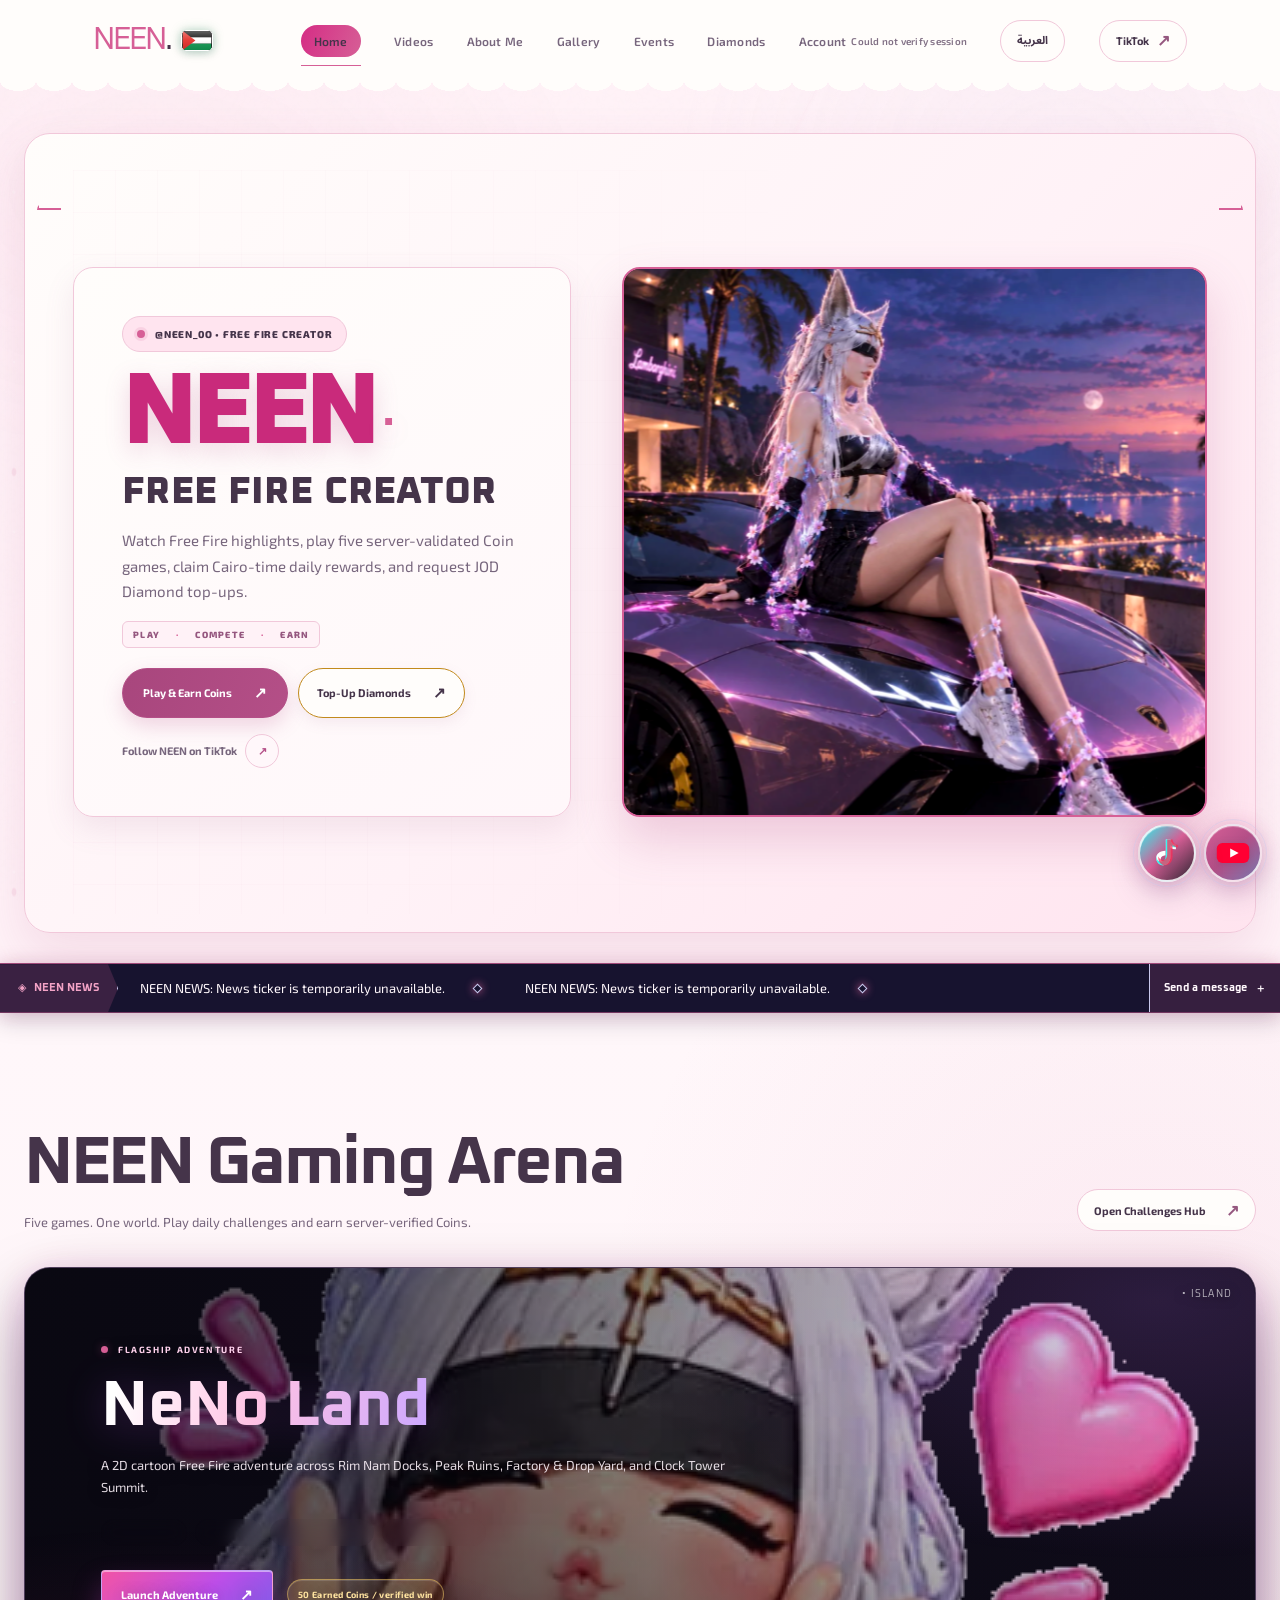
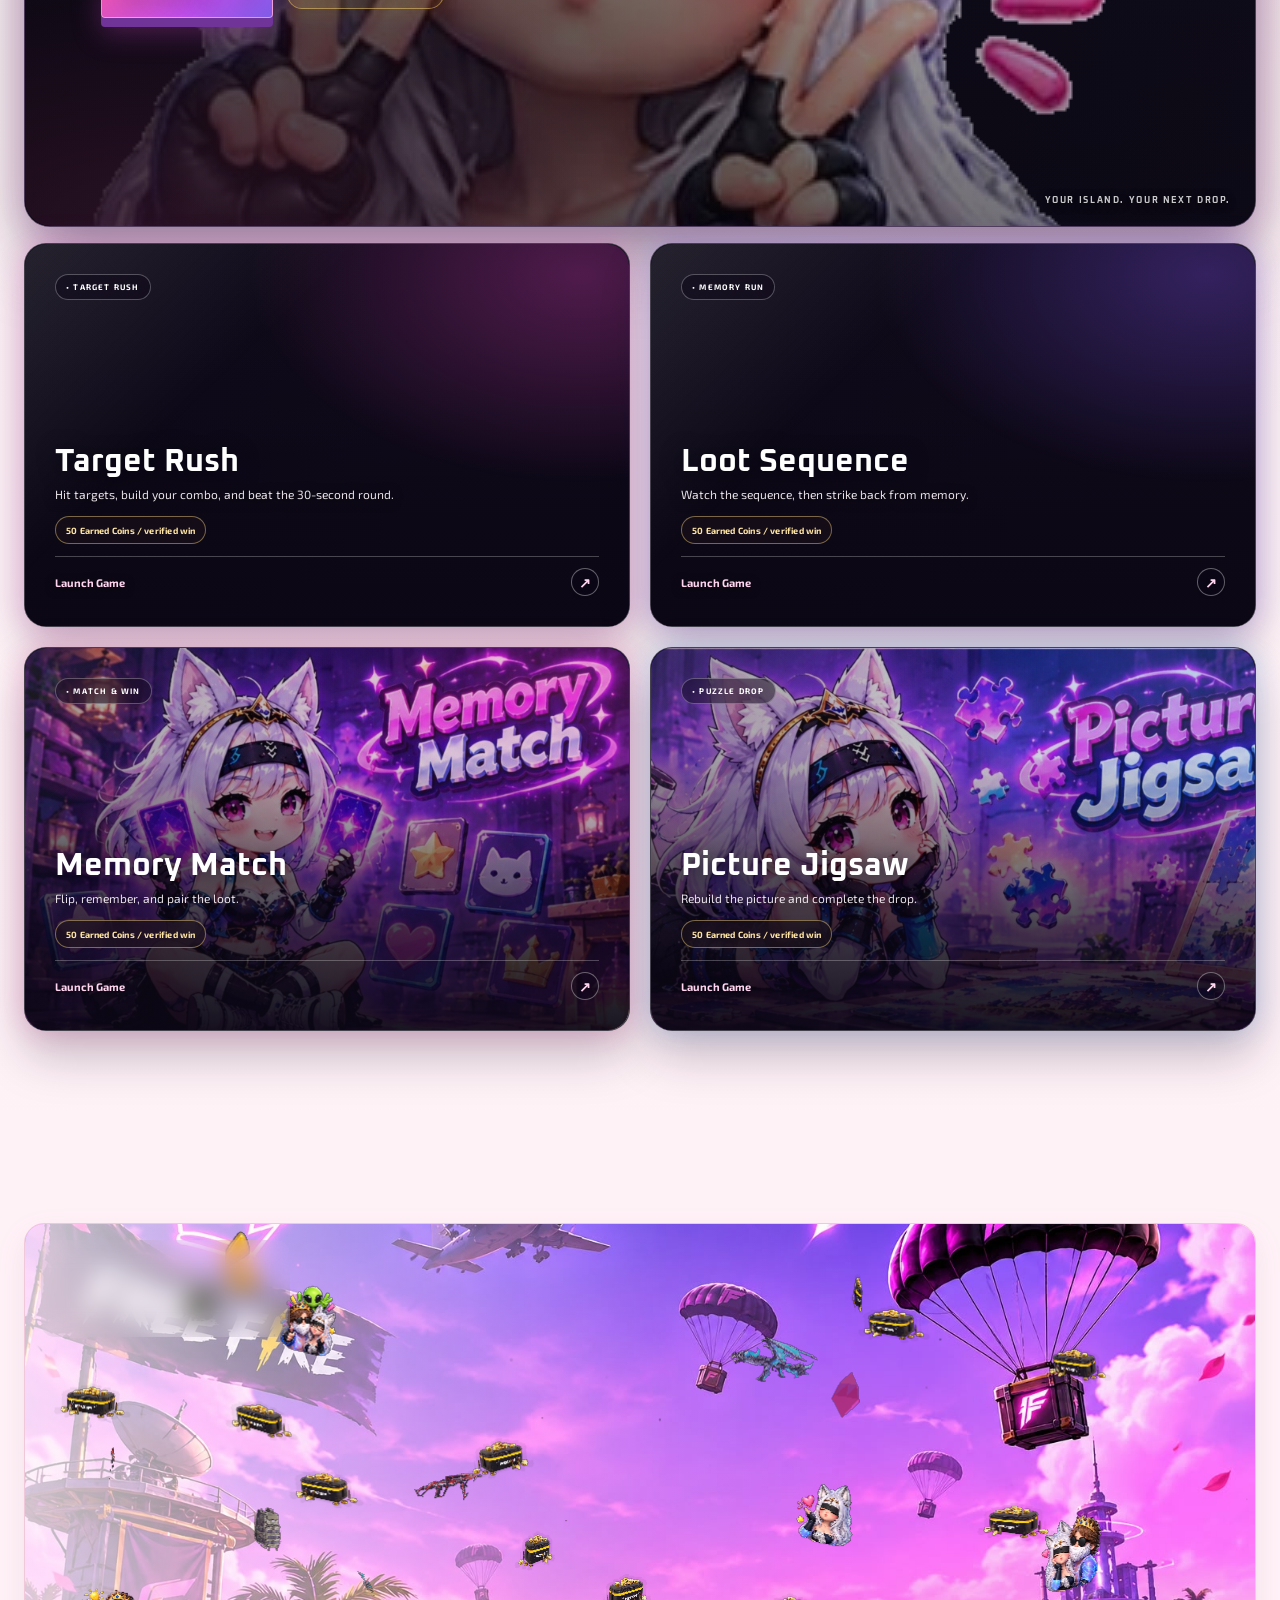
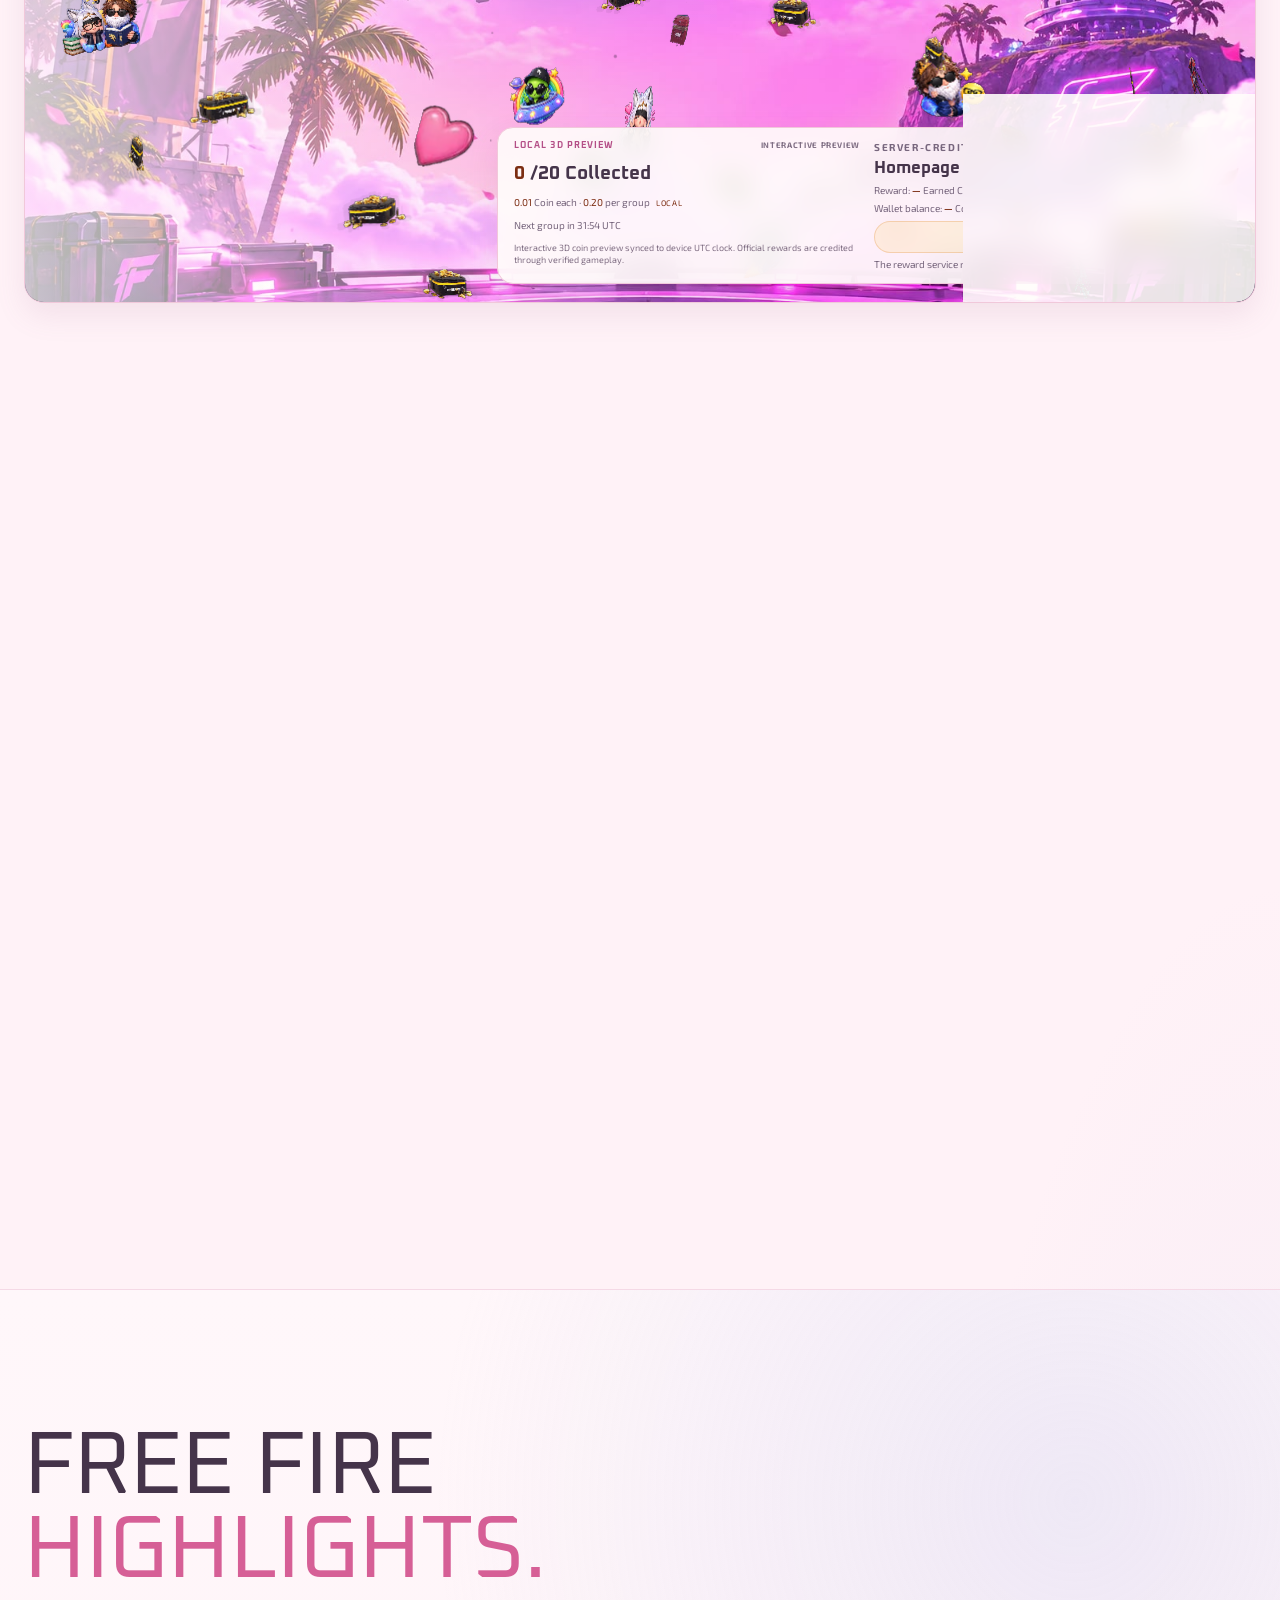
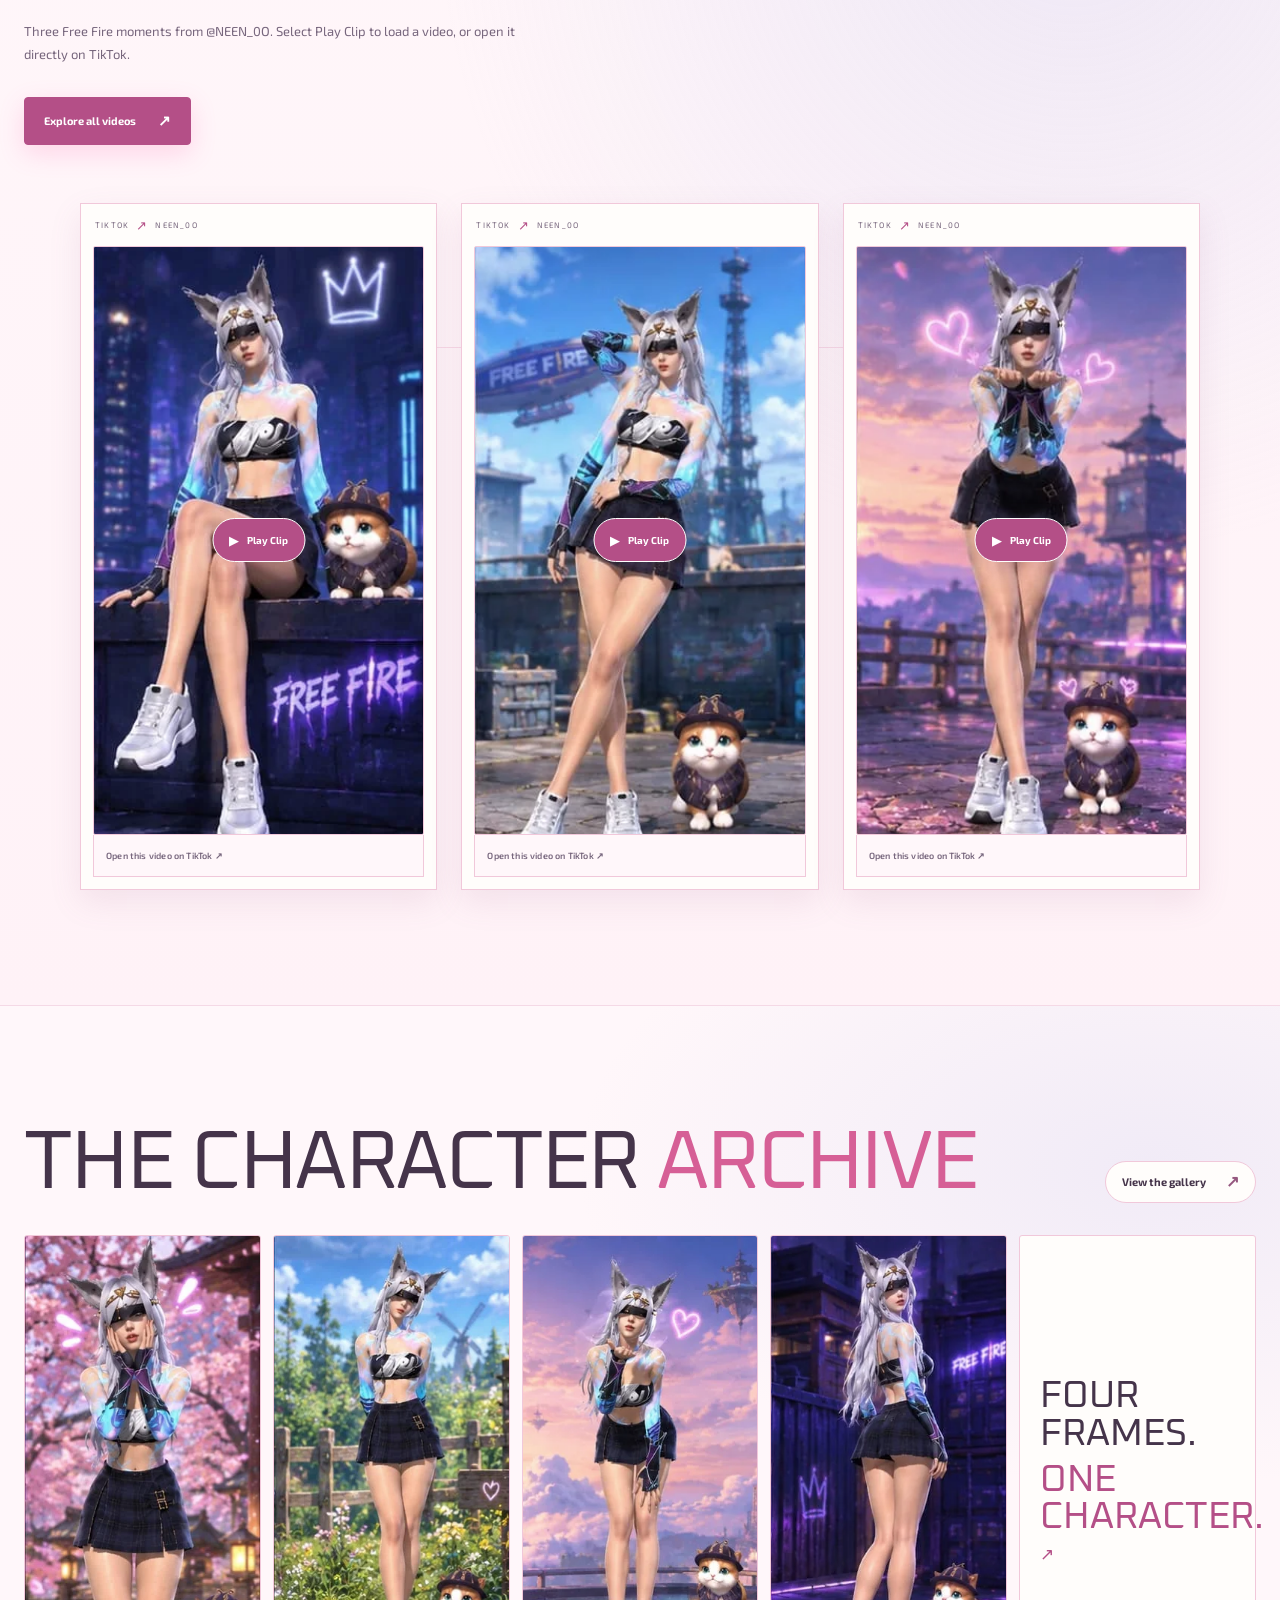
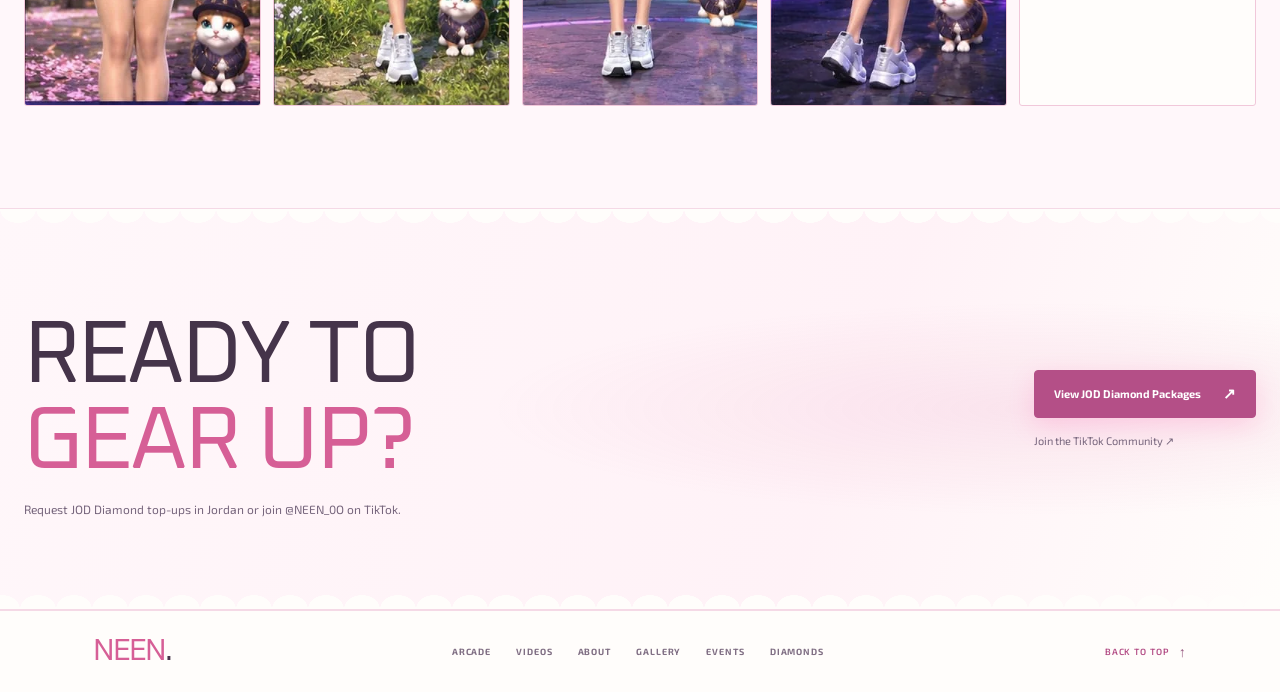
==== commit 98640f91: "Replace decorative numbering with dots Co-authored-by: Copilot <223556219+Copilot@users.noreply.gith" ====
--- a/index.html
+++ b/index.html
@@ -141,7 +141,7 @@
           <div class="section-wrap">
             <header class="arena-heading section-heading">
               <div>
-                <p class="eyebrow section-eyebrow">THE NEEN GAMING ARENA <span> / 01</span></p>
+                <p class="eyebrow section-eyebrow">THE NEEN GAMING ARENA <span> ·</span></p>
                 <h2 id="arcade-title">NEEN Gaming Arena</h2>
                 <p class="arena-intro">Five games. One world. Play daily challenges and earn server-verified Coins.</p>
               </div>
@@ -168,33 +168,33 @@
                 <img src="assets/hero-loot/snoop-sticker-01.webp" alt="NEEN's signature Free Fire character sticker" loading="lazy" decoding="async" />
                 <figcaption>YOUR ISLAND. YOUR NEXT DROP.</figcaption>
               </figure>
-              <span class="arcade-spotlight-index" aria-hidden="true">01 / ISLAND</span>
+              <span class="arcade-spotlight-index" aria-hidden="true">• ISLAND</span>
             </article>
 
             <div class="arcade-grid" aria-label="Coin mini-games">
               <a class="arcade-card arcade-card--vault" href="target-rush.html" aria-label="Open Target Rush">
-                <span class="arcade-card-index">02 / TARGET RUSH</span>
+                <span class="arcade-card-index">• TARGET RUSH</span>
                 <span class="arcade-card-art"><img src="Target%20Rush/NEEN_Target_Rush_01_Start_Screen.png" alt="" loading="lazy" decoding="async" /></span>
                 <span class="arcade-card-copy"><strong>Target Rush</strong><span>Hit targets, build your combo, and beat the 30-second round.</span></span>
                 <span class="arcade-reward-badge">50 Earned Coins / verified win</span>
                 <span class="arcade-card-launch">Launch Game <span aria-hidden="true">↗</span></span>
               </a>
               <a class="arcade-card arcade-card--sequence" href="loot-sequence.html" aria-label="Open Loot Sequence">
-                <span class="arcade-card-index">03 / MEMORY RUN</span>
+                <span class="arcade-card-index">• MEMORY RUN</span>
                 <span class="arcade-card-art"><img src="ven/gamepic/Neon%20Loot%20Sequence%20Adventure.png" alt="" loading="lazy" decoding="async" /></span>
                 <span class="arcade-card-copy"><strong>Loot Sequence</strong><span>Watch the sequence, then strike back from memory.</span></span>
                 <span class="arcade-reward-badge">50 Earned Coins / verified win</span>
                 <span class="arcade-card-launch">Launch Game <span aria-hidden="true">↗</span></span>
               </a>
               <a class="arcade-card arcade-card--memory" href="memory-match.html" aria-label="Open Memory Match">
-                <span class="arcade-card-index">04 / MATCH &amp; WIN</span>
+                <span class="arcade-card-index">• MATCH &amp; WIN</span>
                 <span class="arcade-card-art"><img src="ven/gamepic/WhatsApp%20Image%202026-11-22%20at%208.15.11%20PM.jpeg" alt="" loading="lazy" decoding="async" /></span>
                 <span class="arcade-card-copy"><strong>Memory Match</strong><span>Flip, remember, and pair the loot.</span></span>
                 <span class="arcade-reward-badge">50 Earned Coins / verified win</span>
                 <span class="arcade-card-launch">Launch Game <span aria-hidden="true">↗</span></span>
               </a>
               <a class="arcade-card arcade-card--jigsaw" href="picture-jigsaw.html" aria-label="Open Picture Jigsaw">
-                <span class="arcade-card-index">05 / PUZZLE DROP</span>
+                <span class="arcade-card-index">• PUZZLE DROP</span>
                 <span class="arcade-card-art"><img src="ven/gamepic/WhatsApp%20Image%202026-11-22%20at%208.08.00%20PM.jpeg" alt="" loading="lazy" decoding="async" /></span>
                 <span class="arcade-card-copy"><strong>Picture Jigsaw</strong><span>Rebuild the picture and complete the drop.</span></span>
                 <span class="arcade-reward-badge">50 Earned Coins / verified win</span>
@@ -257,7 +257,7 @@
         <section class="home-video-preview" aria-labelledby="home-video-title">
           <div class="section-wrap home-video-inner">
             <div class="preview-copy">
-              <p class="eyebrow section-eyebrow">TIKTOK HIGHLIGHTS <span> / 02</span></p>
+              <p class="eyebrow section-eyebrow">TIKTOK HIGHLIGHTS <span> ·</span></p>
               <h2 id="home-video-title">FREE FIRE<br /><span>HIGHLIGHTS.</span></h2>
               <p class="section-description">Three Free Fire moments from @NEEN_0O. Select Play Clip to load a video, or open it directly on TikTok.</p>
               <a class="button button-primary" href="videos.html"><span>Explore all videos</span><span class="button-arrow" aria-hidden="true">↗</span></a>
@@ -294,7 +294,7 @@
         <section class="home-gallery-preview section-wrap" aria-labelledby="home-gallery-title">
           <div class="gallery-preview-heading">
             <div>
-              <p class="eyebrow section-eyebrow">NEEN / IN FRAME <span> / 03</span></p>
+              <p class="eyebrow section-eyebrow">NEEN / IN FRAME <span> ·</span></p>
               <h2 id="home-gallery-title">THE CHARACTER <span>ARCHIVE</span></h2>
             </div>
             <a class="outline-link" href="gallery.html"><span>View the gallery</span><span class="arrow" aria-hidden="true">↗</span></a>
--- a/styles.css
+++ b/styles.css
@@ -8702,6 +8702,24 @@
 
   html[dir="rtl"] .home-page .loot-drop-heading {
     margin: 10px 10px 0 0;
+  }
+}
+
+@media (max-width: 760px) {
+  .home-page .home-hero .hero-actions {
+    width: 100%;
+    align-items: center;
+    flex-direction: column;
+    gap: 18px;
+  }
+
+  .home-page .home-hero .hero-actions .button {
+    width: min(90%, 380px);
+    height: 52px;
+    min-height: 52px;
+    flex: 0 0 auto;
+    border-radius: 999px;
+    box-sizing: border-box;
   }
 }
 
